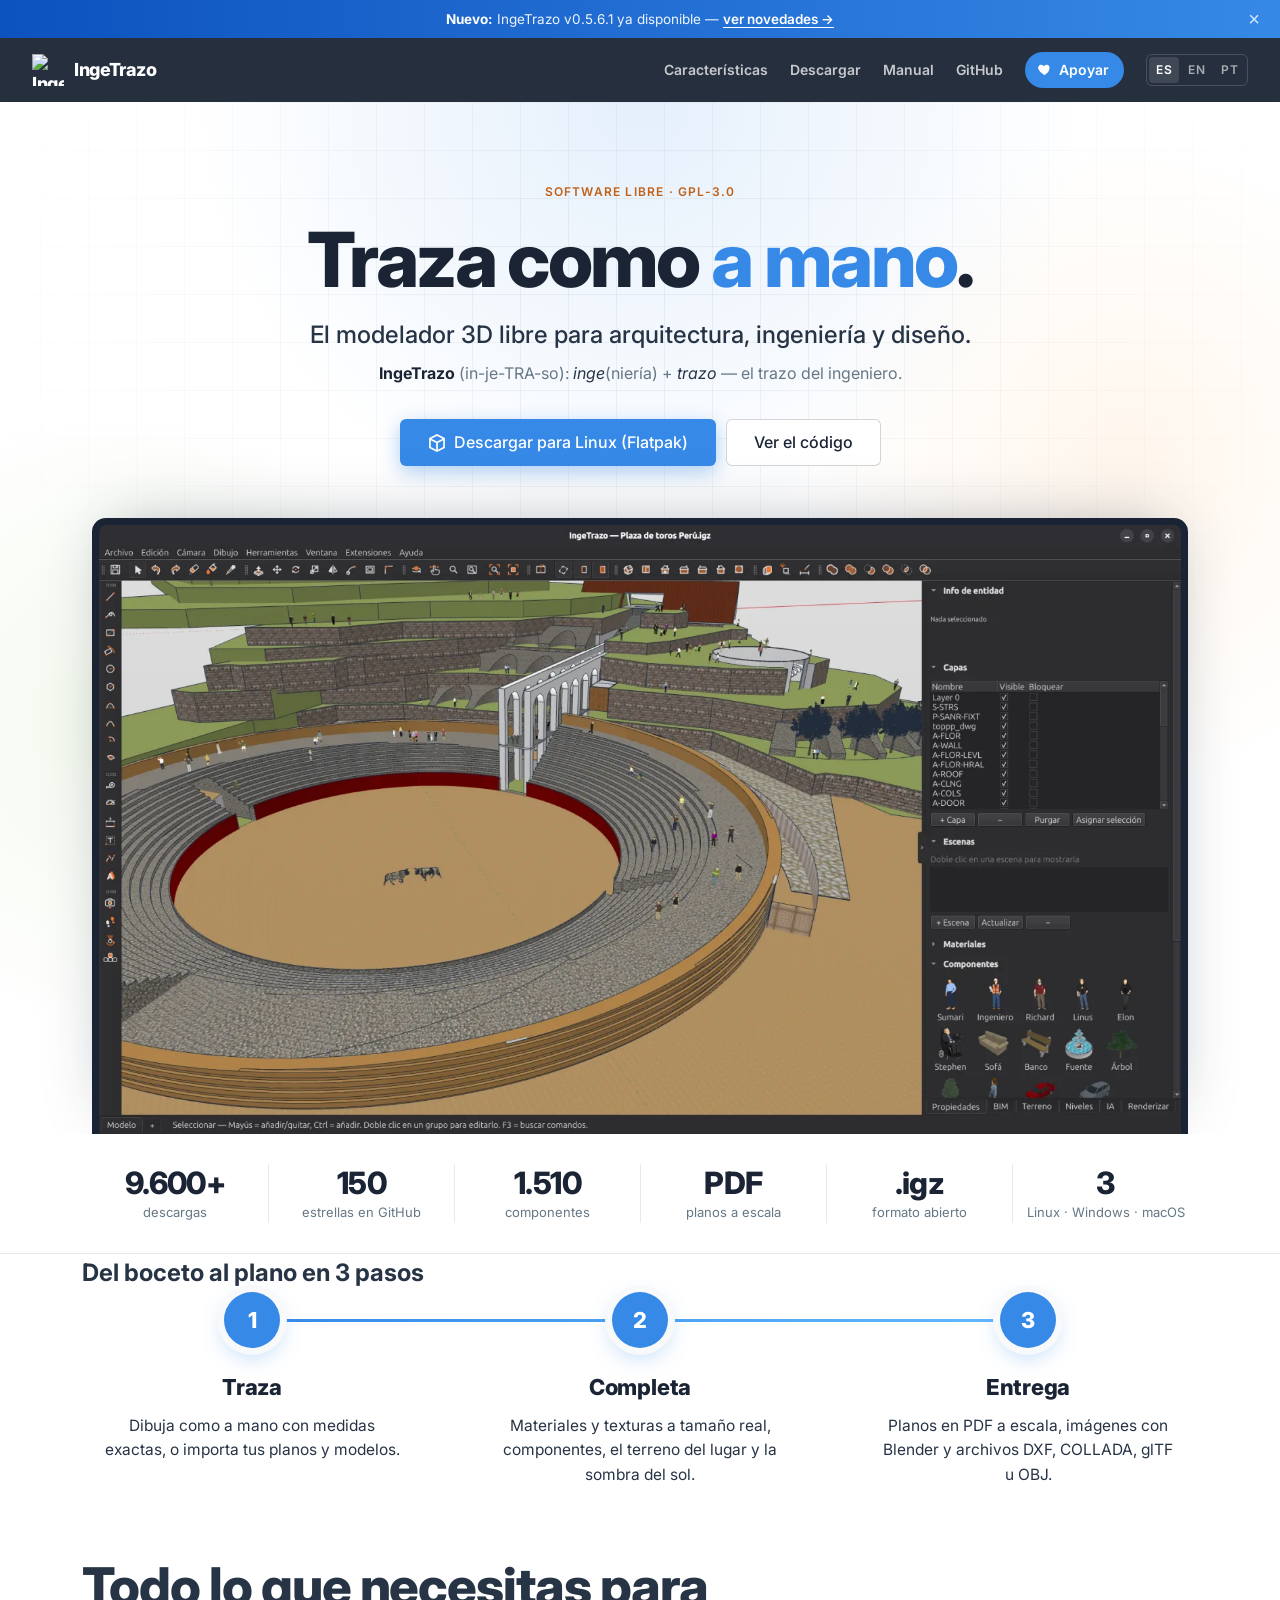
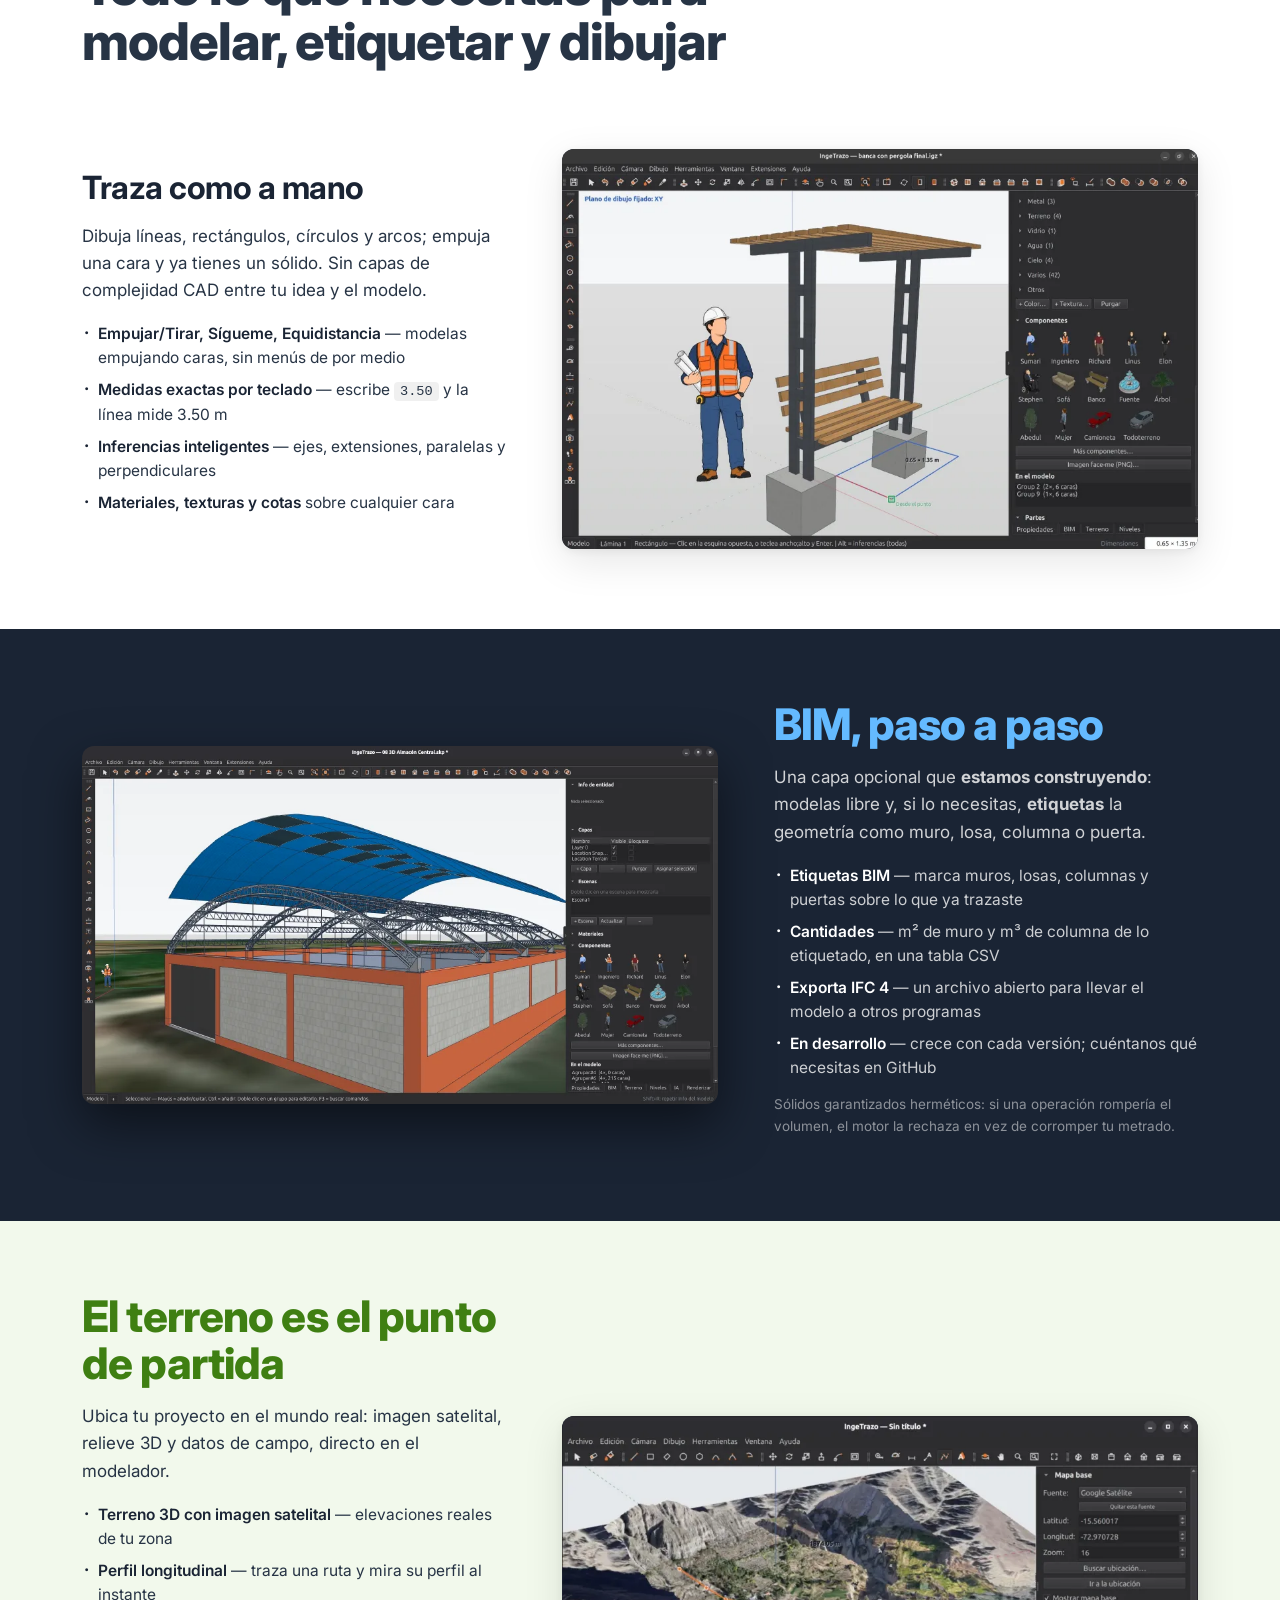
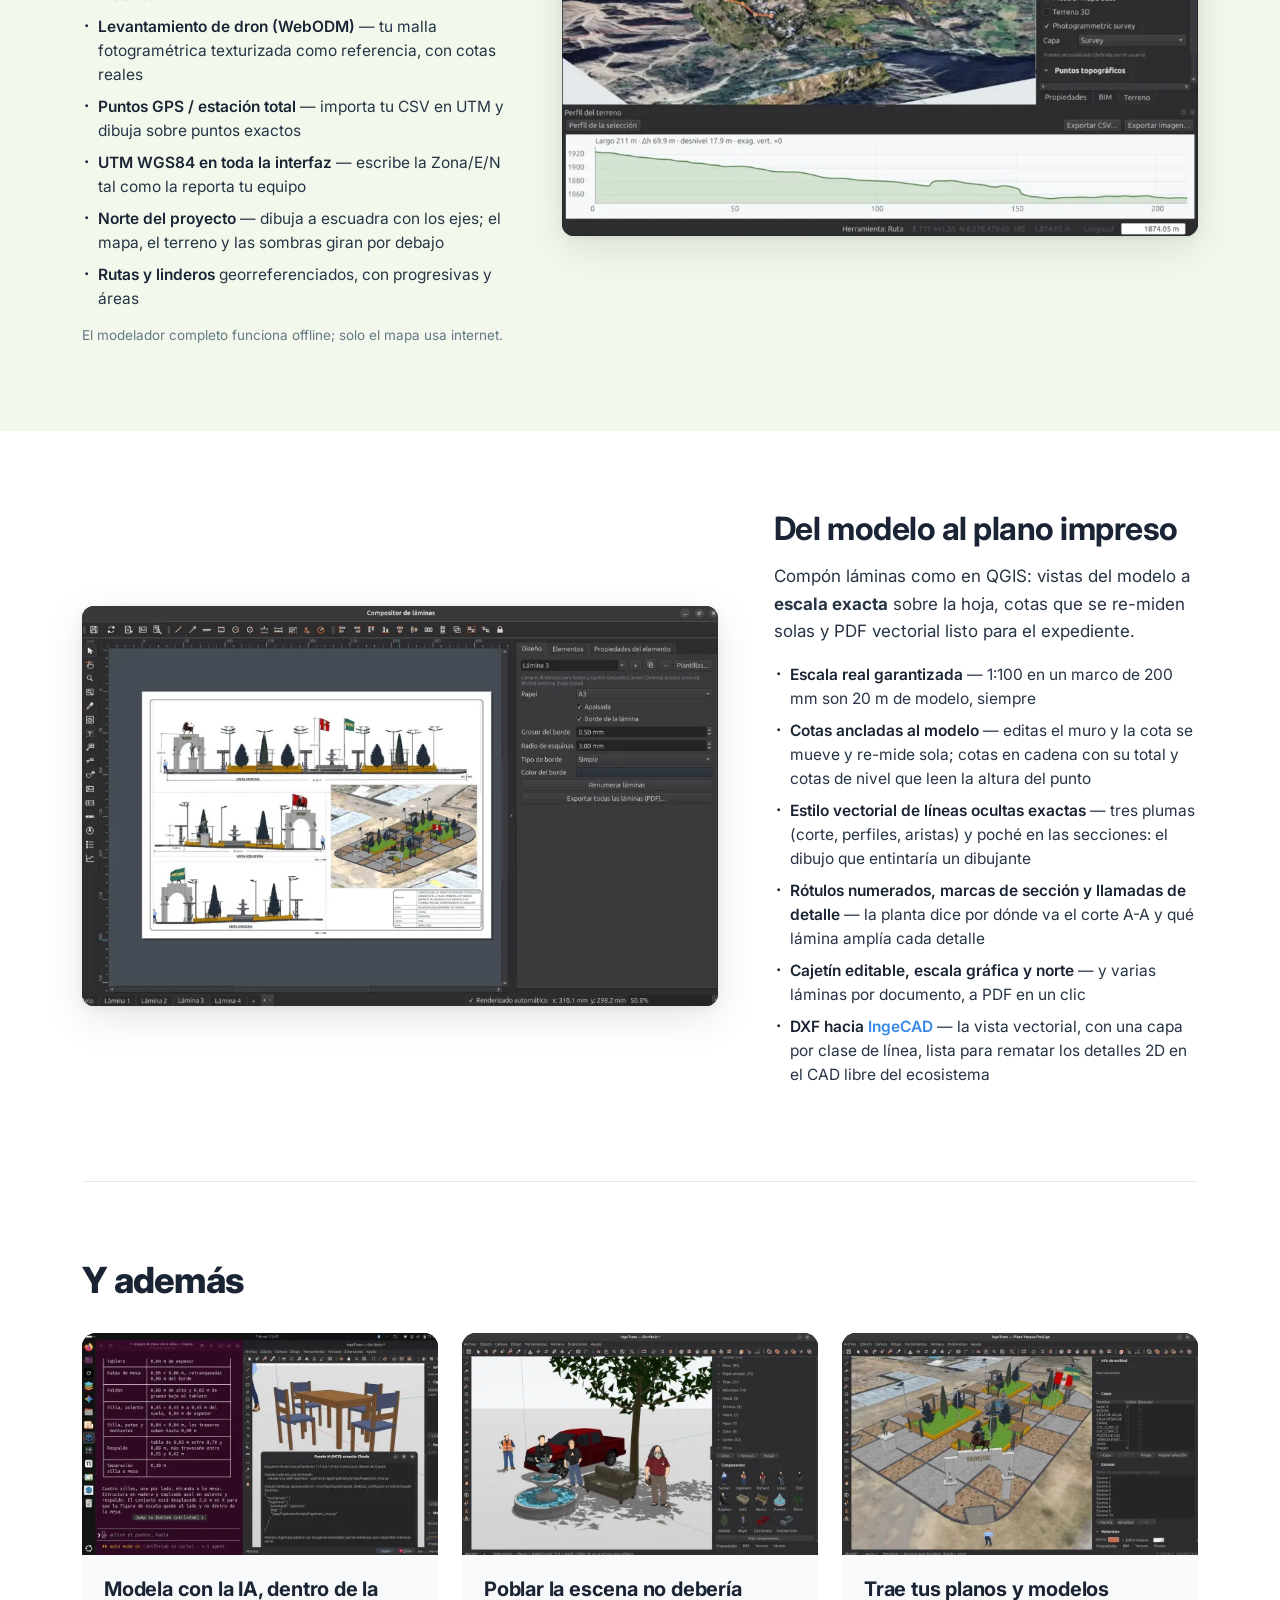
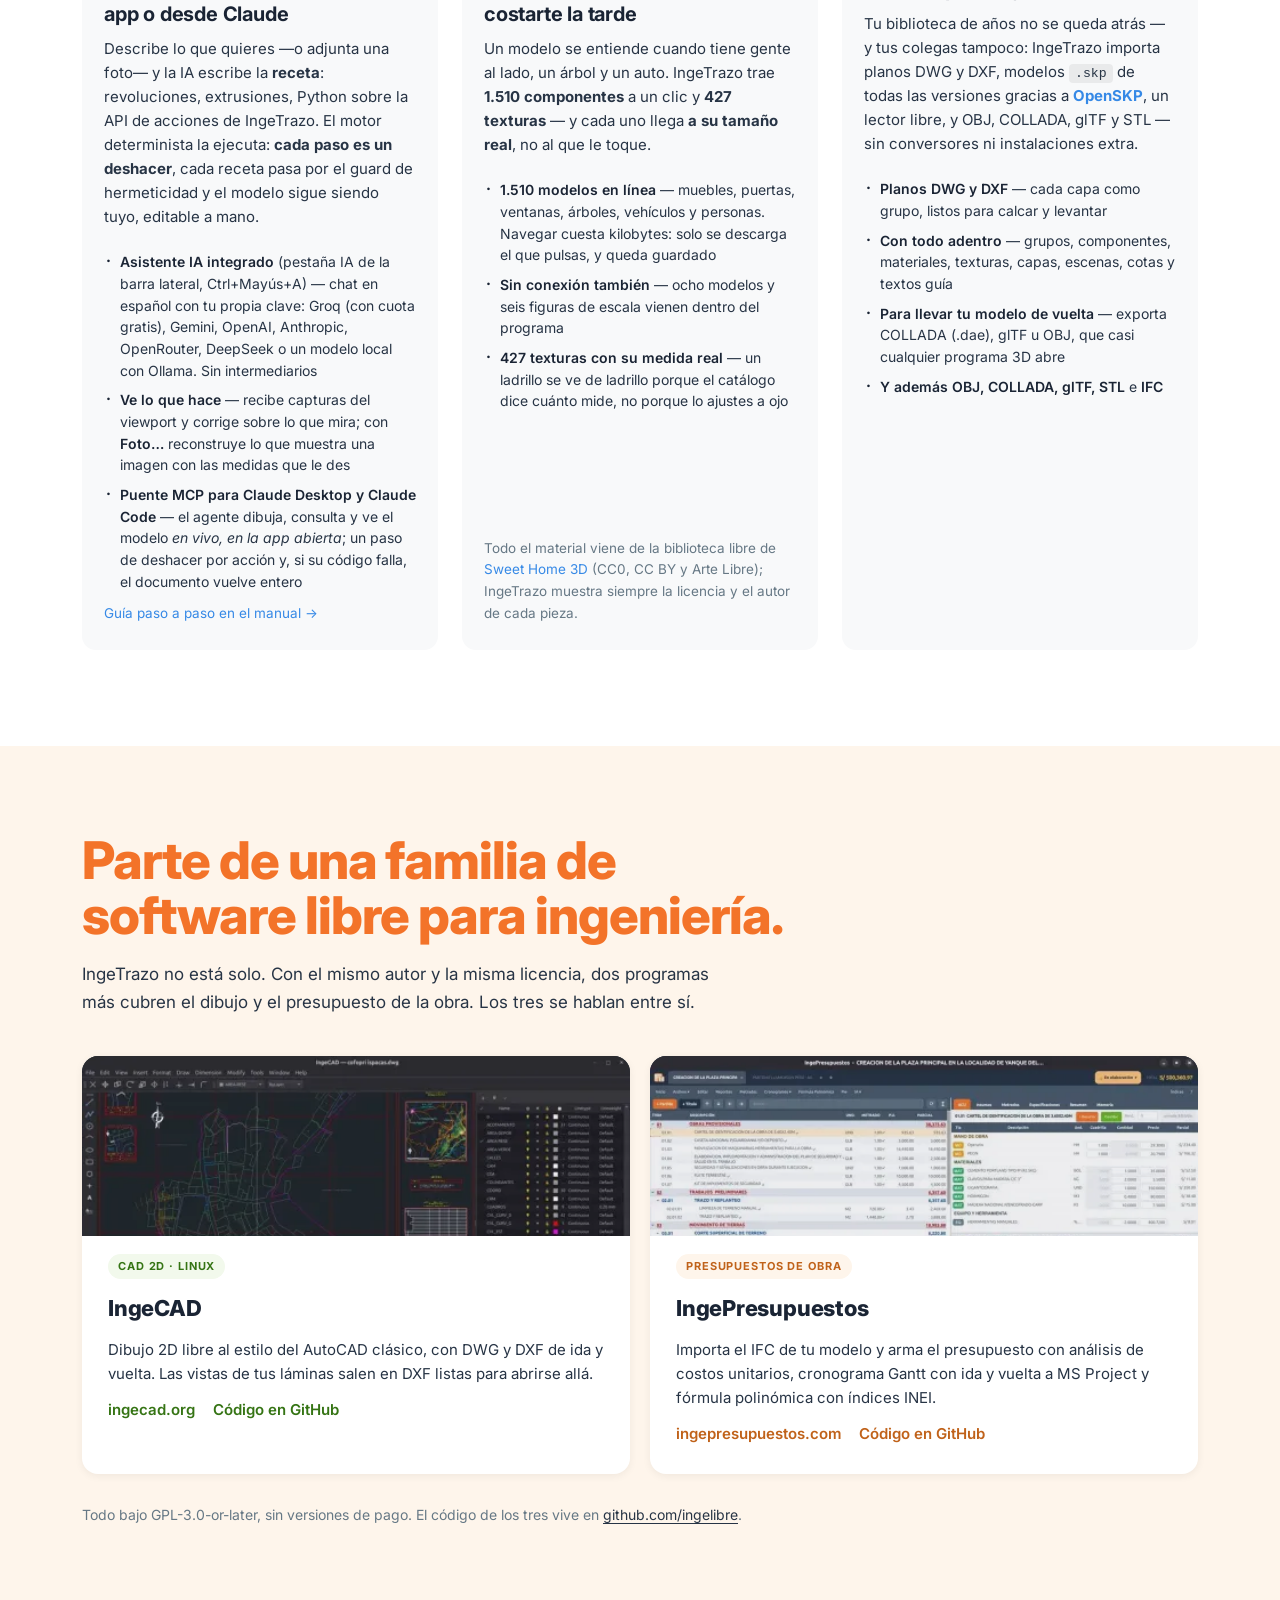
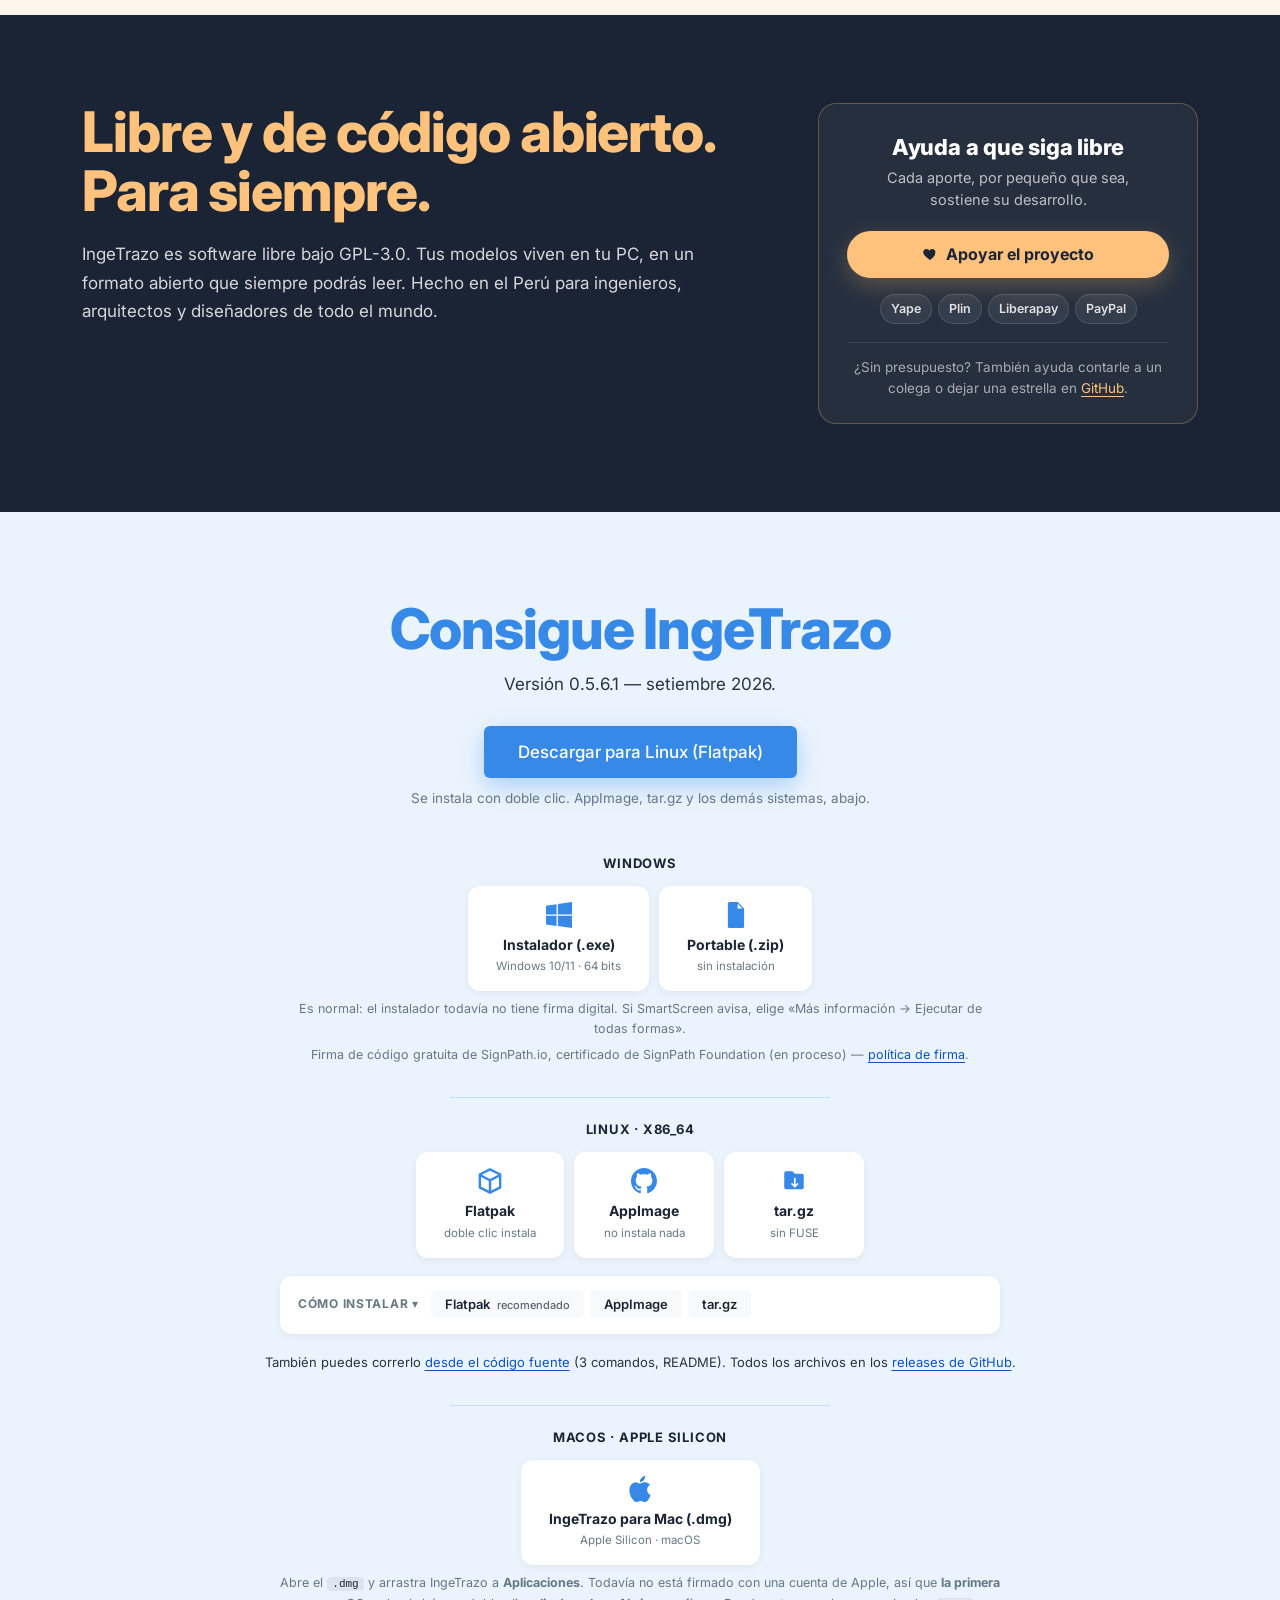
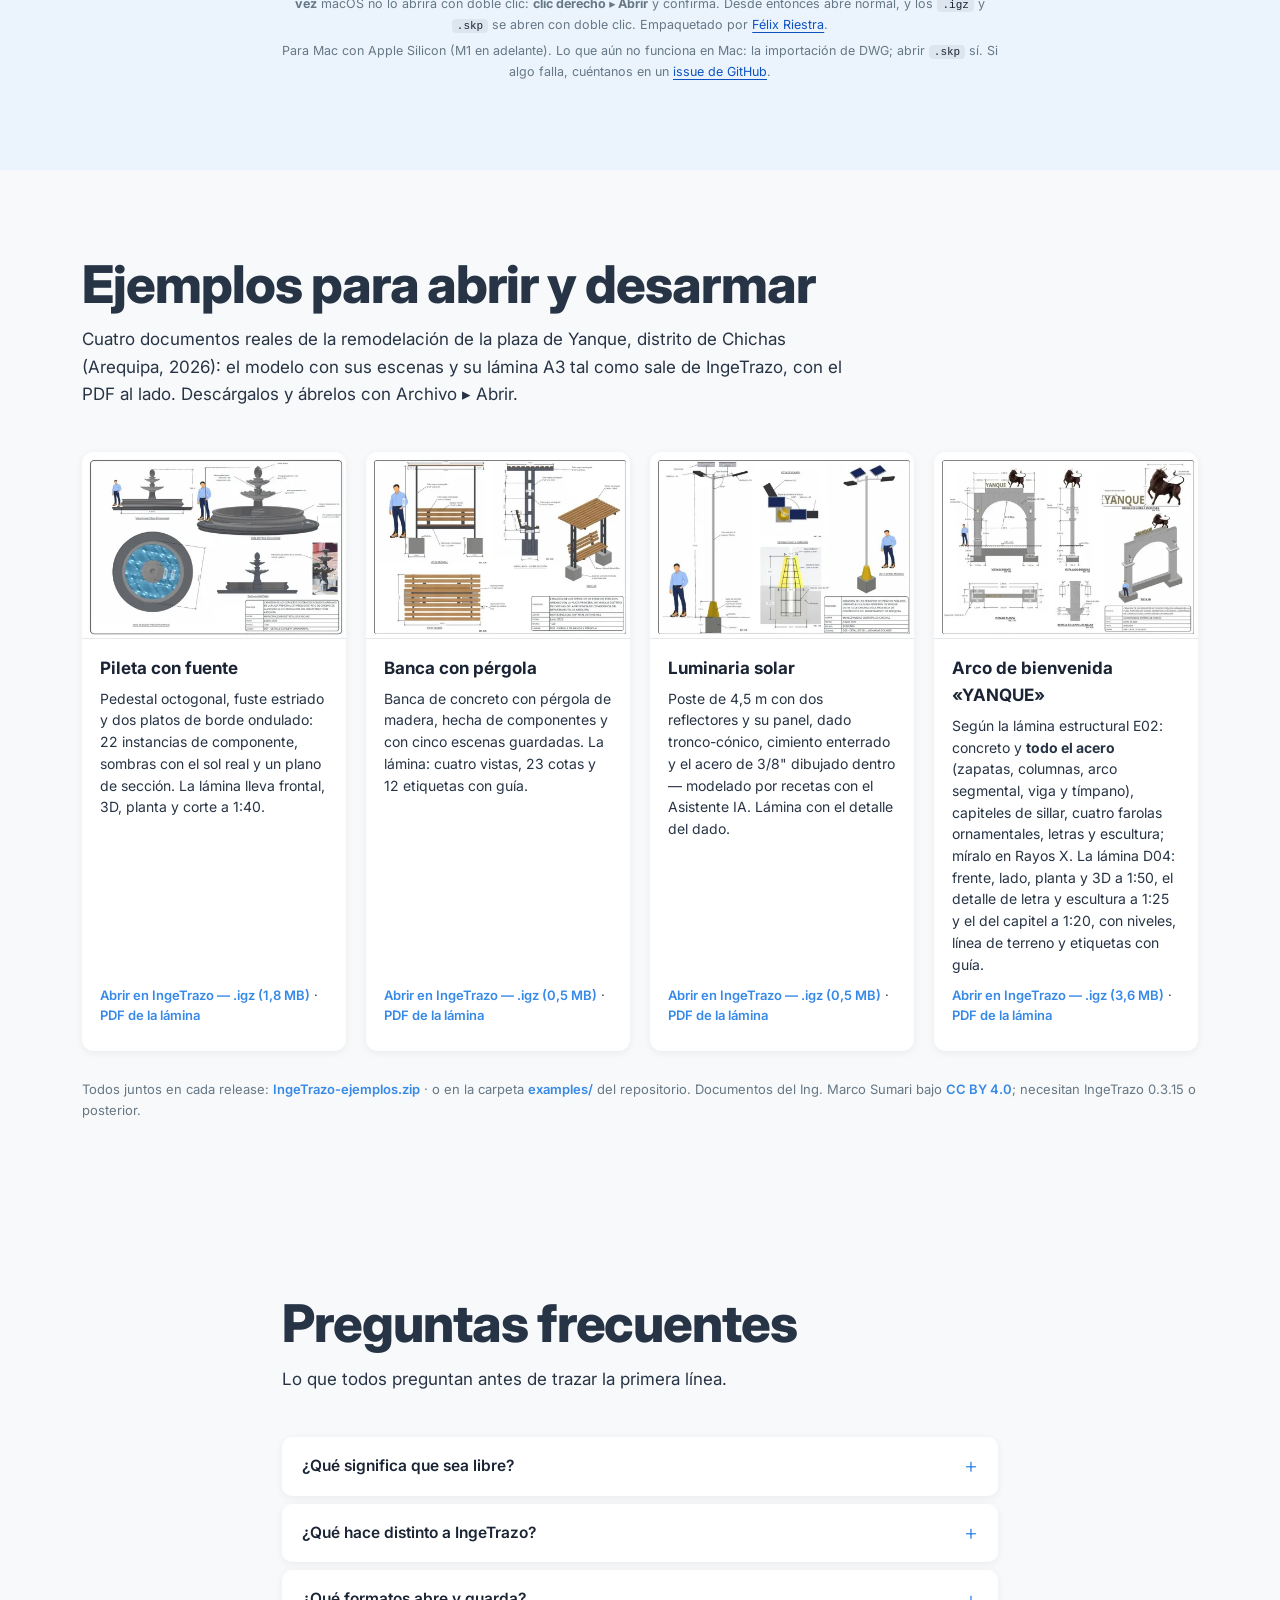
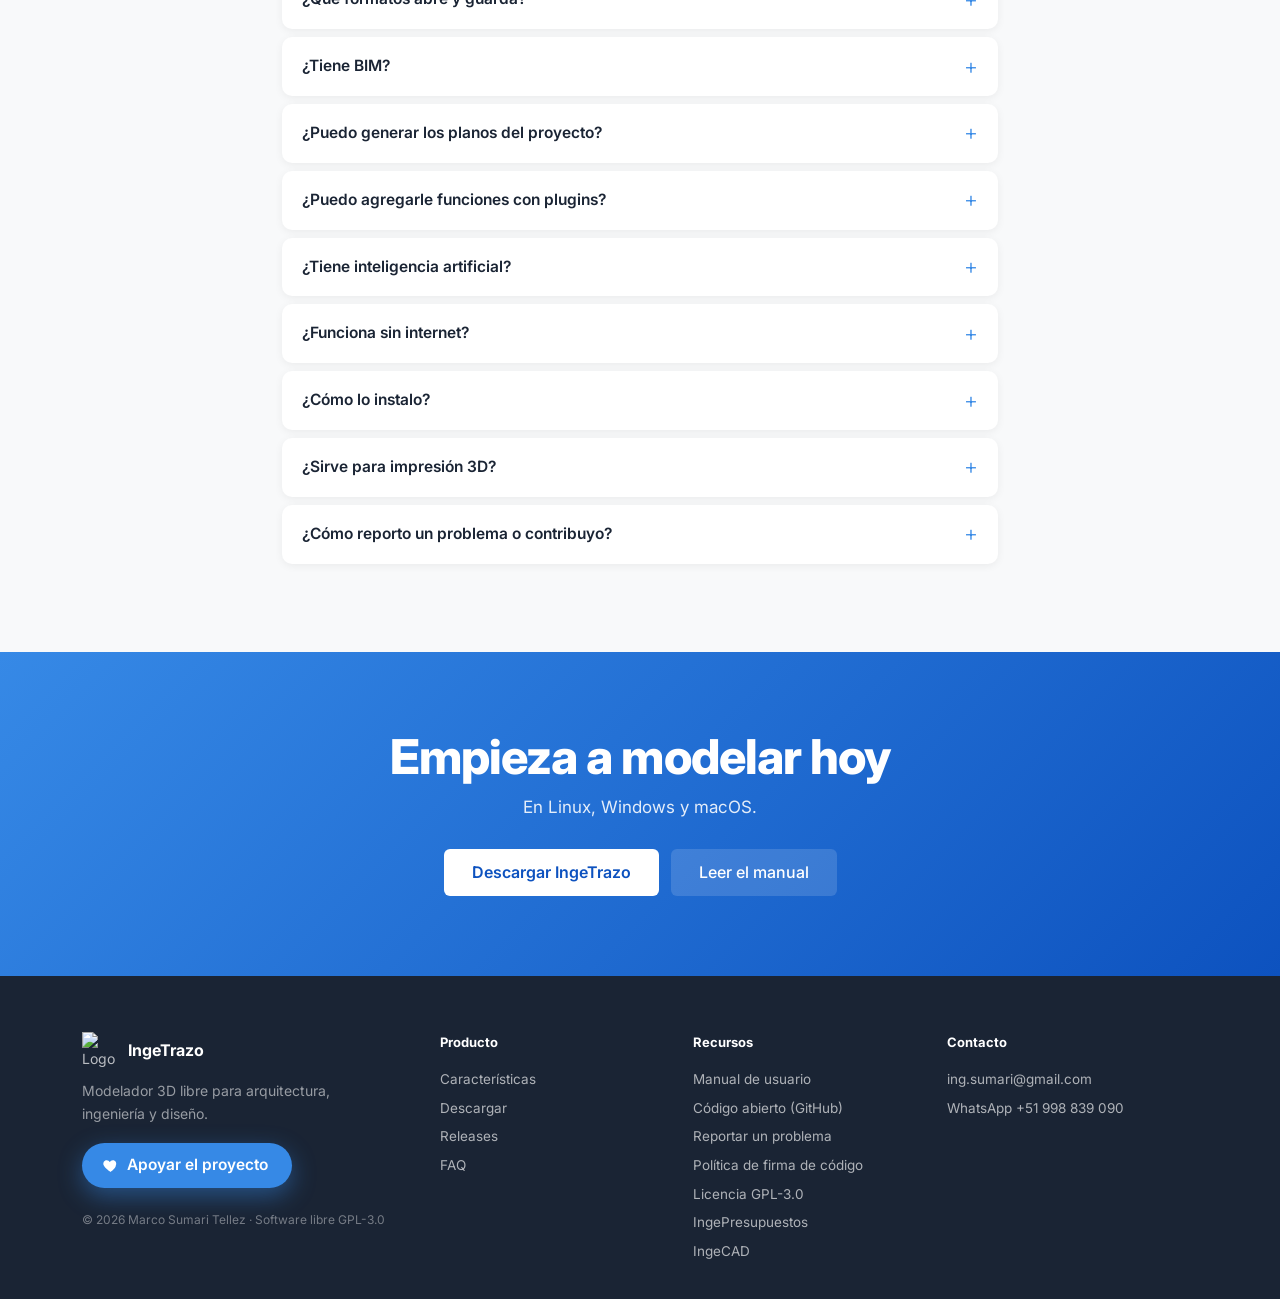
==== index.html @ fbbed51f "Portada clara y centrada: el lema, qué es, dos botones y la captura grande La portada vuelve al dise" ====
<!DOCTYPE html>
<html lang="es">
<head>
  <meta charset="UTF-8">
  <meta name="viewport" content="width=device-width, initial-scale=1.0">
  <meta name="theme-color" content="#1A2434">

  <title>IngeTrazo · Modelador 3D libre para arquitectura e ingeniería</title>

  <meta name="description" content="Modelador 3D libre para arquitectura, ingeniería y diseño: traza como a mano, compón planos en PDF a escala y renderiza con Blender. Terreno satelital 3D y perfiles. Linux, Windows y macOS. Código abierto GPL-3.0.">
  <meta name="keywords" content="modelador 3D libre, modelador 3D Linux, BIM libre, exportar IFC, metrados, software ingeniería civil, diseño 3D, modelado 3D, CAD Linux, terreno 3D, perfil longitudinal, código abierto, GPL">
  <meta name="author" content="Ing. Marco Sumari">

  <link rel="canonical" href="https://ingetrazo.com/">
  <link rel="alternate" hreflang="es" href="https://ingetrazo.com/">
  <link rel="alternate" hreflang="en" href="https://ingetrazo.com/en/">
  <link rel="alternate" hreflang="pt" href="https://ingetrazo.com/pt/">
  <link rel="alternate" hreflang="x-default" href="https://ingetrazo.com/">

  <meta property="og:site_name" content="IngeTrazo">
  <meta property="og:title" content="IngeTrazo · Modelador 3D libre para arquitectura e ingeniería">
  <meta property="og:description" content="Traza como a mano: modela empujando caras, compón planos en PDF a escala y renderiza con Blender. Terreno satelital 3D. Libre y de código abierto (GPL-3.0). Linux, Windows y macOS.">
  <meta property="og:image" content="https://ingetrazo.com/images/og-banner.jpg">
  <meta property="og:image:width" content="1200">
  <meta property="og:image:height" content="630">
  <meta property="og:url" content="https://ingetrazo.com/">
  <meta property="og:type" content="website">
  <meta property="og:locale" content="es_PE">

  <meta name="twitter:card" content="summary_large_image">
  <meta name="twitter:title" content="IngeTrazo · Modelador 3D libre para arquitectura e ingeniería">
  <meta name="twitter:description" content="Traza como a mano: planos en PDF a escala, renders con Blender y terreno satelital 3D. Libre y de código abierto. Linux, Windows y macOS.">
  <meta name="twitter:image" content="https://ingetrazo.com/images/og-banner.jpg">

  <link rel="icon" href="/images/favicon-32.png" type="image/png" sizes="32x32">
  <link rel="icon" href="/images/favicon-16.png" type="image/png" sizes="16x16">
  <link rel="apple-touch-icon" href="/images/logo.png" sizes="180x180">

  <link rel="preconnect" href="https://fonts.googleapis.com">
  <link rel="preconnect" href="https://fonts.gstatic.com" crossorigin>
  <link href="https://fonts.googleapis.com/css2?family=Inter:wght@400;500;600;700;800&display=swap" rel="stylesheet">

  <link rel="stylesheet" href="/style.css">

  <script type="application/ld+json">
  {
    "@context": "https://schema.org",
    "@type": "SoftwareApplication",
    "name": "IngeTrazo",
    "operatingSystem": "Linux, Windows, macOS",
    "applicationCategory": "DesignApplication",
    "description": "Modelador 3D libre para arquitectura, ingeniería civil y diseño 3D, con modelado por empujar/tirar que se siente como trazar a mano y una capa BIM opcional en desarrollo (etiquetas y exportación IFC). Incluye biblioteca de 1510 componentes y 427 texturas a tamaño real con los 213 colores RAL Classic, composición de láminas con planos a escala exacta y export a PDF, terreno satelital 3D, levantamientos fotogramétricos de dron, perfiles longitudinales; abre archivos .skp de todas las versiones, e importa y exporta .dae, .obj, glTF y STL. Código abierto bajo GPL-3.0.",
    "url": "https://ingetrazo.com/",
    "softwareVersion": "0.5.6.1",
    "downloadUrl": "https://github.com/ingelibre/ingetrazo/releases/latest",
    "screenshot": "https://ingetrazo.com/images/screenshots/principal.jpeg",
    "image": "https://ingetrazo.com/images/logo.png",
    "author": {
      "@type": "Person",
      "name": "Ing. Marco Sumari",
      "email": "ing.sumari@gmail.com"
    },
    "inLanguage": "es",
    "license": "https://www.gnu.org/licenses/gpl-3.0.html",
    "offers": {
      "@type": "Offer",
      "price": "0",
      "priceCurrency": "USD",
      "description": "Software libre bajo licencia GPL-3.0."
    }
  }
  </script>

  <script type="application/ld+json">
  {
    "@context": "https://schema.org",
    "@type": "FAQPage",
    "mainEntity": [
      {
        "@type": "Question",
        "name": "¿Qué significa que sea libre?",
        "acceptedAnswer": {
          "@type": "Answer",
          "text": "IngeTrazo es software libre bajo licencia GPL-3.0: puedes usarlo para cualquier proyecto, estudiar cómo funciona, mejorarlo y compartirlo, con el código fuente publicado en GitHub. Tus modelos son tuyos."
        }
      },
      {
        "@type": "Question",
        "name": "¿Qué hace distinto a IngeTrazo?",
        "acceptedAnswer": {
          "@type": "Answer",
          "text": "Es libre (GPL-3.0) y corre nativo en Linux, además de Windows y macOS. Garantiza sólidos herméticos y trae una capa BIM opcional, en desarrollo. Compone láminas a escala en PDF, trae el terreno real (satélite, elevación, dron, puntos GPS) y se conecta a asistentes de IA que dibujan con el mismo motor, con cada paso deshacible."
        }
      },
      {
        "@type": "Question",
        "name": "¿Qué formatos abre y guarda?",
        "acceptedAnswer": {
          "@type": "Answer",
          "text": "Abre sus documentos .igz, planos DWG y DXF, modelos .skp de todas las versiones (con OpenSKP, un lector libre al que IngeTrazo contribuye), COLLADA (.dae), OBJ, glTF y STL. Guarda en .igz, un formato abierto, y exporta COLLADA, OBJ, glTF, STL, IFC, DXF y planos en PDF."
        }
      },
      {
        "@type": "Question",
        "name": "¿Tiene BIM?",
        "acceptedAnswer": {
          "@type": "Answer",
          "text": "Una capa opcional, en desarrollo: puedes etiquetar la geometría como muro, losa, columna o puerta, obtener sus cantidades (m², m³, unidades) y exportarla en IFC, el formato estándar que leen otros programas — incluido IngePresupuestos. La vamos ampliando con cada versión."
        }
      },
      {
        "@type": "Question",
        "name": "¿Puedo generar los planos del proyecto?",
        "acceptedAnswer": {
          "@type": "Answer",
          "text": "Sí. El compositor de láminas coloca vistas del modelo a escala exacta (1:50, 1:100…) sobre hojas A4–A0, con cotas ancladas al modelo que se actualizan si el modelo cambia, cajetín editable, escala gráfica, rótulos de vista numerados, marcas de sección, cotas de nivel y en cadena, llamadas de detalle y estilo vectorial de líneas ocultas con plumas y poché. Exporta cada lámina — o el juego completo — a PDF vectorial, y la vista a DXF."
        }
      },
      {
        "@type": "Question",
        "name": "¿Puedo agregarle funciones con plugins?",
        "acceptedAnswer": {
          "@type": "Answer",
          "text": "Sí, desde la versión 0.3.2 IngeTrazo tiene un menú Extensiones: copias un plugin (un archivo Python) a tu carpeta personal y sus herramientas aparecen en el menú. Vienen dos incluidas: Info del modelo (estadísticas, materiales y objetos BIM) y una Consola Python para inspeccionar y automatizar el modelo por código, con todo integrado al deshacer."
        }
      },
      {
        "@type": "Question",
        "name": "¿Tiene inteligencia artificial?",
        "acceptedAnswer": {
          "@type": "Answer",
          "text": "Sí, de dos formas. El Asistente IA integrado es un chat en español: pegas la clave del proveedor que prefieras (Groq tiene cuota gratis; también Gemini, OpenAI, Anthropic, OpenRouter, DeepSeek u Ollama en tu propia máquina) y le pides el modelo con palabras o con una foto. Y el puente MCP deja que Claude Desktop o Claude Code dibujen directamente en la app abierta. En los dos casos la IA genera recetas que el motor ejecuta, cada paso se puede deshacer y el modelo queda editable a mano. Sin IA, IngeTrazo funciona igual y sin internet."
        }
      },
      {
        "@type": "Question",
        "name": "¿Funciona sin internet?",
        "acceptedAnswer": {
          "@type": "Answer",
          "text": "Sí, todo el modelador funciona offline y tus archivos viven en tu PC. Solo el mapa satelital y el terreno 3D descargan imágenes de internet mientras los usas."
        }
      },
      {
        "@type": "Question",
        "name": "¿Cómo lo instalo?",
        "acceptedAnswer": {
          "@type": "Answer",
          "text": "En Windows: descarga el instalador de ingetrazo.com o de los releases de GitHub, doble clic y listo. En Linux: descarga el Flatpak (doble clic y tu tienda de aplicaciones lo instala, con los .igz y .skp asociados), el AppImage (permiso de ejecución y abrir) o, si tu distro no trae FUSE, el tar.gz — lo descomprimes donde quieras y ejecutas ingetrazo. En macOS (Apple Silicon): descarga el .dmg, arrastra IngeTrazo a Aplicaciones y la primera vez ábrelo con clic derecho ▸ Abrir (aún no está firmado con una cuenta de Apple). También puedes correrlo desde el código fuente con 3 comandos."
        }
      },
      {
        "@type": "Question",
        "name": "¿Sirve para impresión 3D?",
        "acceptedAnswer": {
          "@type": "Answer",
          "text": "Todavía no es su fuerte, pero está en el horizonte. Hoy puedes exportar a STL binario y llevarlo al slicer, y los sólidos que hace el motor son cerrados; lo que aún no trae son las herramientas propias de impresión 3D (revisar espesores de pared, voladizos, reparar mallas, 3MF). Están planeadas a futuro."
        }
      },
      {
        "@type": "Question",
        "name": "¿Cómo reporto un problema o contribuyo?",
        "acceptedAnswer": {
          "@type": "Answer",
          "text": "El proyecto vive en GitHub (github.com/ingelibre/ingetrazo): abre un issue con tu archivo de ejemplo, propón mejoras o envía código. También puedes escribir por correo."
        }
      }
    ]
  }
  </script>
</head>
<body>

  <!-- ============ AVISO DE NUEVA VERSIÓN ============ -->
  <div class="announce" id="announce">
    <p><strong>Nuevo:</strong> IngeTrazo <span id="announce-version">v0.5.6.1</span> ya disponible — <a href="https://github.com/ingelibre/ingetrazo/releases/latest" target="_blank" rel="noopener">ver novedades →</a></p>
    <button type="button" class="announce-close" aria-label="Cerrar aviso">×</button>
  </div>

  <!-- ============ HEADER ============ -->
  <header class="nav">
    <div class="container nav-inner">
      <a href="#" class="nav-brand">
        <img src="/images/logo.png" alt="IngeTrazo" width="32" height="32">
        <span>IngeTrazo</span>
      </a>
      <nav class="nav-links">
        <a href="#features">Características</a>
        <a href="#descargar">Descargar</a>
        <a href="https://ingetrazo-docs.pages.dev" target="_blank" rel="noopener">Manual</a>
        <a href="https://github.com/ingelibre/ingetrazo" target="_blank" rel="noopener">GitHub</a>
        <a href="/apoyar">Apoyar</a>
        <span class="lang-switch" aria-label="Idioma"><a href="/" hreflang="es" data-lang="es" aria-current="true">ES</a><a href="/en/" hreflang="en" data-lang="en">EN</a><a href="/pt/" hreflang="pt" data-lang="pt">PT</a></span>
      </nav>
      <button class="nav-toggle" aria-label="Abrir menú" type="button">
        <span></span><span></span><span></span>
      </button>
    </div>
  </header>

  <!-- ============ HERO ============ -->
  <section class="hero">
    <div class="container hero-center">
      <span class="hero-badge">Software libre · GPL-3.0</span>
      <h1>Traza como <span class="grad-text">a mano</span>.</h1>
      <p class="hero-lead">El modelador 3D libre para arquitectura, ingeniería y diseño.</p>
      <p class="hero-name"><strong>IngeTrazo</strong> (in-je-TRA-so): <em>inge</em>(niería) + <em>trazo</em> — el trazo del ingeniero.</p>
      <div class="hero-ctas">
        <a href="#descargar" class="btn btn-primary btn-lg" id="hero-dl">Descargar IngeTrazo</a>
        <a href="https://github.com/ingelibre/ingetrazo" class="btn btn-ghost btn-lg" target="_blank" rel="noopener">Ver el código</a>
      </div>
    </div>
    <div class="hero-screenshot-wrap">
      <img class="hero-img zoomable" src="/images/screenshots/principal.webp"
               srcset="/images/screenshots/principal-480.webp 480w, /images/screenshots/principal-960.webp 960w, /images/screenshots/principal.webp 1600w"
               sizes="(max-width: 900px) calc(100vw - 32px), 1120px"
           alt="IngeTrazo con la plaza de toros: andenería, graderías, arcos y público, con los paneles de capas, escenas y componentes y las pestañas Terreno, Niveles, IA y Renderizar"
           width="1600" height="900" loading="eager" fetchpriority="high">
    </div>
  </section>

  <!-- ============ CIFRAS ============ -->
  <section class="stats" aria-label="IngeTrazo en cifras">
    <div class="container stats-row">
        <div class="stat"><strong data-stat="downloads">9.600+</strong><span>descargas</span></div>
        <div class="stat"><strong data-stat="stars">150</strong><span>estrellas en GitHub</span></div>
        <div class="stat"><strong>1.510</strong><span>componentes</span></div>
        <div class="stat"><strong>PDF</strong><span>planos a escala</span></div>
        <div class="stat"><strong>.igz</strong><span>formato abierto</span></div>
        <div class="stat"><strong>3</strong><span>Linux · Windows · macOS</span></div>
    </div>
  </section>

  <!-- ============ 3 PASOS ============ -->
  <section class="steps" aria-label="Cómo funciona">
    <div class="container">
      <h2>Del boceto al plano en 3 pasos</h2>
      <ol class="steps-row">
        <li class="step"><span class="step-n">1</span><h3>Traza</h3><p>Dibuja como a mano con medidas exactas, o importa tus planos y modelos.</p></li>
        <li class="step"><span class="step-n">2</span><h3>Completa</h3><p>Materiales y texturas a tamaño real, componentes, el terreno del lugar y la sombra del sol.</p></li>
        <li class="step"><span class="step-n">3</span><h3>Entrega</h3><p>Planos en PDF a escala, imágenes con Blender y archivos DXF, COLLADA, glTF u OBJ.</p></li>
      </ol>
    </div>
  </section>

  <!-- ============ FEATURES ============ -->
  <div id="features">
    <div class="container features-head"><h2>Todo lo que necesitas para modelar, etiquetar y dibujar</h2></div>

    <!-- ── 1. Modelado freeform ── -->
    <section class="feat reveal">
      <div class="container feat-row">
        <div class="feat-text">
          <h2>Traza como a mano</h2>
          <p>Dibuja líneas, rectángulos, círculos y arcos; empuja una cara y ya tienes un sólido. Sin capas de complejidad CAD entre tu idea y el modelo.</p>
          <ul class="feat-list">
            <li><strong>Empujar/Tirar, Sígueme, Equidistancia</strong> — modelas empujando caras, sin menús de por medio</li>
            <li><strong>Medidas exactas por teclado</strong> — escribe <code>3.50</code> y la línea mide 3.50 m</li>
            <li><strong>Inferencias inteligentes</strong> — ejes, extensiones, paralelas y perpendiculares</li>
            <li><strong>Materiales, texturas y cotas</strong> sobre cualquier cara</li>
          </ul>
        </div>
        <figure class="feat-img">
          <img class="zoomable" src="/images/screenshots/modelado.webp"
               srcset="/images/screenshots/modelado-480.webp 480w, /images/screenshots/modelado-960.webp 960w, /images/screenshots/modelado.webp 1600w"
               sizes="(max-width: 860px) calc(100vw - 64px), 640px"
               alt="Dibujando en IngeTrazo la banca con pérgola de Yanque: un rectángulo a medio trazar sobre el dado de concreto con su medida 0,65 × 1,35 m en el cuadro de valores, junto a la figura del ingeniero con casco" width="1600" height="1007" loading="lazy">
        </figure>
      </div>
    </section>

    <!-- ── 2. BIM (en desarrollo) ── -->
    <section class="feat feat-bim reveal">
      <div class="container feat-row feat-reverse">
        <div class="feat-text">
          <h2>BIM, paso a paso</h2>
          <p>Una capa opcional que <strong>estamos construyendo</strong>: modelas libre y, si lo necesitas, <strong>etiquetas</strong> la geometría como muro, losa, columna o puerta.</p>
          <ul class="feat-list">
            <li><strong>Etiquetas BIM</strong> — marca muros, losas, columnas y puertas sobre lo que ya trazaste</li>
            <li><strong>Cantidades</strong> — m² de muro y m³ de columna de lo etiquetado, en una tabla CSV</li>
            <li><strong>Exporta IFC 4</strong> — un archivo abierto para llevar el modelo a otros programas</li>
            <li><strong>En desarrollo</strong> — crece con cada versión; cuéntanos qué necesitas en GitHub</li>
          </ul>
          <p class="feat-muted-light">Sólidos garantizados herméticos: si una operación rompería el volumen, el motor la rechaza en vez de corromper tu metrado.</p>
        </div>
        <figure class="feat-img">
          <img class="zoomable" src="/images/screenshots/bim.webp"
               srcset="/images/screenshots/bim-480.webp 480w, /images/screenshots/bim-960.webp 960w, /images/screenshots/bim.webp 1600w"
               sizes="(max-width: 860px) calc(100vw - 64px), 640px"
               alt="Almacén con arcos de tijerales metálicos, cobertura curva y muros de bloque sobre el terreno, con los paneles de capas, escenas y componentes" width="1600" height="900" loading="lazy">
        </figure>
      </div>
    </section>

    <!-- ── 3. Terreno — verde ── -->
    <section class="feat feat-terra reveal">
      <div class="container feat-row">
        <div class="feat-text">
          <h2>El terreno es el punto de partida</h2>
          <p>Ubica tu proyecto en el mundo real: imagen satelital, relieve 3D y datos de campo, directo en el modelador.</p>
          <ul class="feat-list">
            <li><strong>Terreno 3D con imagen satelital</strong> — elevaciones reales de tu zona</li>
            <li><strong>Perfil longitudinal</strong> — traza una ruta y mira su perfil al instante</li>
            <li><strong>Levantamiento de dron (WebODM)</strong> — tu malla fotogramétrica texturizada como referencia, con cotas reales</li>
            <li><strong>Puntos GPS / estación total</strong> — importa tu CSV en UTM y dibuja sobre puntos exactos</li>
            <li><strong>UTM WGS84 en toda la interfaz</strong> — escribe la Zona/E/N tal como la reporta tu equipo</li>
            <li><strong>Norte del proyecto</strong> — dibuja a escuadra con los ejes; el mapa, el terreno y las sombras giran por debajo</li>
            <li><strong>Rutas y linderos</strong> georreferenciados, con progresivas y áreas</li>
          </ul>
          <p class="feat-muted">El modelador completo funciona offline; solo el mapa usa internet.</p>
        </div>
        <figure class="feat-img">
          <img class="zoomable" src="/images/screenshots/terreno.webp"
               srcset="/images/screenshots/terreno-480.webp 480w, /images/screenshots/terreno-960.webp 960w, /images/screenshots/terreno.webp 1600w"
               sizes="(max-width: 860px) calc(100vw - 64px), 640px"
               alt="Levantamiento fotogramétrico de dron de un valle con ruta trazada, perfil longitudinal y lectura UTM en vivo" width="1600" height="1057" loading="lazy">
        </figure>
      </div>
    </section>

    <!-- ── 4. Láminas / planos ── -->
    <section class="feat reveal">
      <div class="container feat-row feat-reverse">
        <div class="feat-text">
          <h2>Del modelo al plano impreso</h2>
          <p>Compón láminas como en QGIS: vistas del modelo a <strong>escala exacta</strong> sobre la hoja, cotas que se re-miden solas y PDF vectorial listo para el expediente.</p>
          <ul class="feat-list">
            <li><strong>Escala real garantizada</strong> — 1:100 en un marco de 200 mm son 20 m de modelo, siempre</li>
            <li><strong>Cotas ancladas al modelo</strong> — editas el muro y la cota se mueve y re-mide sola; cotas en cadena con su total y cotas de nivel que leen la altura del punto</li>
            <li><strong>Estilo vectorial de líneas ocultas exactas</strong> — tres plumas (corte, perfiles, aristas) y poché en las secciones: el dibujo que entintaría un dibujante</li>
            <li><strong>Rótulos numerados, marcas de sección y llamadas de detalle</strong> — la planta dice por dónde va el corte A-A y qué lámina amplía cada detalle</li>
            <li><strong>Cajetín editable, escala gráfica y norte</strong> — y varias láminas por documento, a PDF en un clic</li>
            <li><strong>DXF hacia <a href="https://ingecad.org" target="_blank" rel="noopener">IngeCAD</a></strong> — la vista vectorial, con una capa por clase de línea, lista para rematar los detalles 2D en el CAD libre del ecosistema</li>
          </ul>
        </div>
        <figure class="feat-img">
          <img class="zoomable" src="/images/screenshots/laminas.webp"
               srcset="/images/screenshots/laminas-480.webp 480w, /images/screenshots/laminas-960.webp 960w, /images/screenshots/laminas.webp 1600w"
               sizes="(max-width: 860px) calc(100vw - 64px), 640px"
               data-caption="Compositor de láminas de IngeTrazo con una lámina A3 de la plaza de Yanque: vistas frontal, izquierda y derecha a 1:100, una vista 3D sobre el terreno satelital y el cajetín"
               alt="Compositor de láminas de IngeTrazo con una lámina A3 de la plaza de Yanque: vistas frontal, izquierda y derecha a 1:100, una vista 3D sobre el terreno satelital y el cajetín" width="1600" height="1007" loading="lazy">
        </figure>
      </div>
    </section>

    <!-- ── Y además: IA, componentes e importar ── -->
    <section class="feat more reveal">
      <div class="container">
        <h2 class="more-title">Y además</h2>
        <div class="more-grid">
        <article class="more-card">
          <figure class="more-img">
            <img class="zoomable" src="/images/screenshots/mcp-claude.webp"
               srcset="/images/screenshots/mcp-claude-480.webp 480w, /images/screenshots/mcp-claude-960.webp 960w, /images/screenshots/mcp-claude.webp 1600w"
               sizes="(max-width: 960px) min(640px, calc(100vw - 40px)), 380px"
                 data-caption="El puente MCP en un escritorio Ubuntu, sin recortes: Claude Code en la terminal acaba de dibujar en la app abierta al lado una mesa de comedor de 1,40 × 0,80 × 0,75 m con cuatro sillas (asiento de 0,45 × 0,45 a 0,45 m, respaldo a 0,90 m) —«una mesa con 4 sillas, medidas estándar»— y responde con la tabla de dimensiones que usó; a la derecha, el diálogo del puente con la línea de conexión. Cómo se hace: Extensiones ▸ Puente IA (MCP), copiar la línea que te muestra, pegarla en la terminal (claude mcp add ingetrazo -- …) o en la configuración de Claude Desktop, y pedirle lo que quieras con IngeTrazo abierto."
                 alt="Escritorio Ubuntu completo: Claude Code en una terminal a la izquierda listando las medidas de la mesa con cuatro sillas que acaba de dibujar, e IngeTrazo a la derecha con el modelo y el diálogo del Puente IA (MCP) abierto" width="1600" height="1000" loading="lazy">
          </figure>
          <div class="more-body">
            <h3>Modela con la IA, dentro de la app o desde Claude</h3>
            <p>Describe lo que quieres —o adjunta una foto— y la IA escribe la <strong>receta</strong>: revoluciones, extrusiones, Python sobre la API de acciones de IngeTrazo. El motor determinista la ejecuta: <strong>cada paso es un deshacer</strong>, cada receta pasa por el guard de hermeticidad y el modelo sigue siendo tuyo, editable a mano.</p>
            <ul class="feat-list">
              <li><strong>Asistente IA integrado</strong> (pestaña IA de la barra lateral, Ctrl+Mayús+A) — chat en español con tu propia clave: Groq (con cuota gratis), Gemini, OpenAI, Anthropic, OpenRouter, DeepSeek o un modelo local con Ollama. Sin intermediarios</li>
              <li><strong>Ve lo que hace</strong> — recibe capturas del viewport y corrige sobre lo que mira; con <strong>Foto…</strong> reconstruye lo que muestra una imagen con las medidas que le des</li>
              <li><strong>Puente MCP para Claude Desktop y Claude Code</strong> — el agente dibuja, consulta y ve el modelo <em>en vivo, en la app abierta</em>; un paso de deshacer por acción y, si su código falla, el documento vuelve entero</li>
            </ul>
            <p class="feat-muted"><a href="https://ingetrazo-docs.pages.dev/ia/" target="_blank" rel="noopener">Guía paso a paso en el manual →</a></p>
          </div>
        </article>
        <article class="more-card">
          <figure class="more-img">
          <img class="zoomable" src="/images/screenshots/componentes.webp"
               srcset="/images/screenshots/componentes-480.webp 480w, /images/screenshots/componentes-960.webp 960w, /images/screenshots/componentes.webp 1600w"
               sizes="(max-width: 960px) min(640px, calc(100vw - 40px)), 380px"
               data-caption="Escena poblada con la bandeja de componentes de IngeTrazo: árbol con sombras, camioneta, sofá, pileta y figuras de escala, con la biblioteca de personas, muebles, árboles y vehículos a la derecha"
               alt="Escena poblada con la bandeja de componentes de IngeTrazo: árbol con sombras, camioneta, sofá, pileta y figuras de escala, con la biblioteca de personas, muebles, árboles y vehículos a la derecha" width="1600" height="1007" loading="lazy">
        </figure>
          <div class="more-body">
            <h3>Poblar la escena no debería costarte la tarde</h3>
            <p>Un modelo se entiende cuando tiene gente al lado, un árbol y un auto. IngeTrazo trae <strong>1.510 componentes</strong> a un clic y <strong>427 texturas</strong> — y cada uno llega <strong>a su tamaño real</strong>, no al que le toque.</p>
            <ul class="feat-list">
              <li><strong>1.510 modelos en línea</strong> — muebles, puertas, ventanas, árboles, vehículos y personas. Navegar cuesta kilobytes: solo se descarga el que pulsas, y queda guardado</li>
              <li><strong>Sin conexión también</strong> — ocho modelos y seis figuras de escala vienen dentro del programa</li>
              <li><strong>427 texturas con su medida real</strong> — un ladrillo se ve de ladrillo porque el catálogo dice cuánto mide, no porque lo ajustes a ojo</li>
            </ul>
            <p class="feat-muted">Todo el material viene de la biblioteca libre de <a href="https://www.sweethome3d.com" target="_blank" rel="noopener">Sweet Home 3D</a> (CC0, CC BY y Arte Libre); IngeTrazo muestra siempre la licencia y el autor de cada pieza.</p>
          </div>
        </article>
        <article class="more-card">
          <figure class="more-img">
          <img class="zoomable" src="/images/screenshots/importar.webp"
               srcset="/images/screenshots/importar-480.webp 480w, /images/screenshots/importar-960.webp 960w, /images/screenshots/importar.webp 1600w"
               sizes="(max-width: 960px) min(640px, calc(100vw - 40px)), 380px"
               data-caption="La plaza principal de Yanque modelada en IngeTrazo sobre su terreno satelital: arco de bienvenida, pérgolas, jardines, pileta, postes solares y banderas, con sus capas y escenas en el panel"
               alt="La plaza principal de Yanque modelada en IngeTrazo sobre su terreno satelital: arco de bienvenida, pérgolas, jardines, pileta, postes solares y banderas, con sus capas y escenas en el panel" width="1600" height="1007" loading="lazy">
        </figure>
          <div class="more-body">
            <h3>Trae tus planos y modelos</h3>
          <p>Tu biblioteca de años no se queda atrás — y tus colegas tampoco: IngeTrazo importa planos DWG y DXF, modelos <code>.skp</code> de todas las versiones gracias a <a href="https://github.com/iamahsanmehmood/openskp" target="_blank" rel="noopener"><strong>OpenSKP</strong></a>, un lector libre, y OBJ, COLLADA, glTF y STL — sin conversores ni instalaciones extra.</p>
          <ul class="feat-list">
            <li><strong>Planos DWG y DXF</strong> — cada capa como grupo, listos para calcar y levantar</li>
            <li><strong>Con todo adentro</strong> — grupos, componentes, materiales, texturas, capas, escenas, cotas y textos guía</li>
            <li><strong>Para llevar tu modelo de vuelta</strong> — exporta COLLADA (.dae), glTF u OBJ, que casi cualquier programa 3D abre</li>
            <li><strong>Y además OBJ, COLLADA, glTF, STL</strong> e <strong>IFC</strong></li>
          </ul>
          </div>
        </article>
        </div>
      </div>
    </section>

  </div>

  <!-- ============ PUENTE INGEPRESUPUESTOS ============ -->
  <section class="bridge reveal">
    <div class="container">
      <h2>Parte de una familia de<br>software libre para ingeniería.</h2>
      <p>IngeTrazo no está solo. Con el mismo autor y la misma licencia, dos programas más cubren el dibujo y el presupuesto de la obra. Los tres se hablan entre sí.</p>
      <div class="fam-grid">
        <article class="fam-card fam-lime">
          <a class="fam-shot" href="https://ingecad.org" target="_blank" rel="noopener" tabindex="-1" aria-hidden="true">
            <img src="/images/familia/ingecad.webp"
               srcset="/images/familia/ingecad-480.webp 480w, /images/familia/ingecad.webp 960w"
               sizes="(max-width: 700px) calc(100vw - 40px), 460px" alt="" width="960" height="540" loading="lazy">
          </a>
          <span class="fam-tag">CAD 2D · Linux</span>
          <h3>IngeCAD</h3>
          <p>Dibujo 2D libre al estilo del AutoCAD clásico, con DWG y DXF de ida y vuelta. Las vistas de tus láminas salen en DXF listas para abrirse allá.</p>
          <p class="fam-links">
            <a href="https://ingecad.org" target="_blank" rel="noopener">ingecad.org</a>
            <a href="https://github.com/ingelibre/ingecad" target="_blank" rel="noopener">Código en GitHub</a>
          </p>
        </article>
        <article class="fam-card fam-orange">
          <a class="fam-shot" href="https://ingepresupuestos.com" target="_blank" rel="noopener" tabindex="-1" aria-hidden="true">
            <img src="/images/familia/ingepresupuestos.webp"
               srcset="/images/familia/ingepresupuestos-480.webp 480w, /images/familia/ingepresupuestos.webp 960w"
               sizes="(max-width: 700px) calc(100vw - 40px), 460px" alt="" width="960" height="540" loading="lazy">
          </a>
          <span class="fam-tag">Presupuestos de obra</span>
          <h3>IngePresupuestos</h3>
          <p>Importa el IFC de tu modelo y arma el presupuesto con análisis de costos unitarios, cronograma Gantt con ida y vuelta a MS Project y fórmula polinómica con índices INEI.</p>
          <p class="fam-links">
            <a href="https://ingepresupuestos.com" target="_blank" rel="noopener">ingepresupuestos.com</a>
            <a href="https://github.com/ingelibre/ingepresupuestos" target="_blank" rel="noopener">Código en GitHub</a>
          </p>
        </article>
      </div>
      <p class="fam-note">Todo bajo GPL-3.0-or-later, sin versiones de pago. El código de los tres vive en <a href="https://github.com/ingelibre" target="_blank" rel="noopener">github.com/ingelibre</a>.</p>
    </div>
  </section>

  <!-- ============ IMPACT ============ -->
  <section class="impact">
    <h2>Libre y de código abierto.<br>Para siempre.</h2>
    <p>IngeTrazo es software libre bajo GPL-3.0. Tus modelos viven en tu PC, en un formato abierto que siempre podrás leer. Hecho en el Perú para ingenieros, arquitectos y diseñadores de todo el mundo.</p>
    <aside class="impact-card">
      <p class="impact-card-q">Ayuda a que siga libre</p>
      <p class="impact-card-sub">Cada aporte, por pequeño que sea, sostiene su desarrollo.</p>
      <a class="btn btn-lg impact-card-btn" href="/apoyar">Apoyar el proyecto</a>
      <ul class="pay-chips" aria-label="Medios de pago"><li>Yape</li><li>Plin</li><li>Liberapay</li><li>PayPal</li></ul>
      <p class="impact-card-alt">¿Sin presupuesto? También ayuda contarle a un colega o dejar una estrella en <a href="https://github.com/ingelibre/ingetrazo" target="_blank" rel="noopener">GitHub</a>.</p>
    </aside>
  </section>


  <!-- ============ DESCARGAR ============ -->
  <section id="descargar" class="download-section">
    <div class="container">
      <h2>Consigue IngeTrazo</h2>
      <p class="download-sub">Versión <span id="dl-version">0.5.6.1</span> — <span id="dl-date">setiembre 2026</span>.</p>
      <div class="dl-primary" id="dl-primary" hidden>
        <a class="btn btn-primary btn-lg" id="dl-primary-btn" href="#descargar"></a>
        <p class="dl-primary-sub" id="dl-primary-sub"></p>
      </div>
      <div class="dl-row">
        <div class="dl-group">
          <span class="dl-group-label">Windows</span>
          <div class="dl-group-cards">
            <a class="dl-card dl-card-compact" id="dl-win-btn" href="https://github.com/ingelibre/ingetrazo/releases/latest" target="_blank" rel="noopener">
              <svg width="26" height="26" viewBox="0 0 16 16" fill="currentColor" aria-hidden="true"><path d="M0 2.3 6.5 1.4v6.3H0V2.3zM7.3 1.3 16 0v7.7H7.3V1.3zM0 8.5h6.5v6.3L0 13.9V8.5zM7.3 8.5H16V16l-8.7-1.2V8.5z"/></svg>
              <strong>Instalador (.exe)</strong>
              <span>Windows 10/11 · 64 bits</span>
            </a>
            <a class="dl-card dl-card-compact" id="dl-win-zip" href="https://github.com/ingelibre/ingetrazo/releases/latest" target="_blank" rel="noopener">
              <svg width="26" height="26" viewBox="0 0 16 16" fill="currentColor" aria-hidden="true"><path d="M4 0h5l4 4v11a1 1 0 0 1-1 1H4a1 1 0 0 1-1-1V1a1 1 0 0 1 1-1zm5 1v3h3L9 1z"/></svg>
              <strong>Portable (.zip)</strong>
              <span>sin instalación</span>
            </a>
          </div>
          <p class="dl-group-alt">Es normal: el instalador todavía no tiene firma digital. Si SmartScreen avisa, elige «Más información → Ejecutar de todas formas».</p>
          <p class="dl-group-alt">Firma de código gratuita de SignPath.io, certificado de SignPath Foundation (en proceso) — <a href="/firma">política de firma</a>.</p>
        </div>

        <div class="dl-divider"></div>

        <div class="dl-group">
          <span class="dl-group-label">Linux · x86_64</span>
          <div class="dl-group-cards">
            <a class="dl-card dl-card-compact" id="dl-flatpak" href="https://github.com/ingelibre/ingetrazo/releases/latest" target="_blank" rel="noopener">
              <svg width="26" height="26" viewBox="0 0 16 16" fill="currentColor" aria-hidden="true"><path d="M8 0 1 3.5v9L8 16l7-3.5v-9L8 0zm0 1.7 5 2.5-5 2.5-5-2.5 5-2.5zM2.5 5.6l4.75 2.4v5.9L2.5 11.5V5.6zm11 0v5.9l-4.75 2.4V8L13.5 5.6z"/></svg>
              <strong>Flatpak</strong>
              <span>doble clic instala</span>
            </a>
            <a class="dl-card dl-card-compact" id="dl-appimage" href="https://github.com/ingelibre/ingetrazo/releases/latest" target="_blank" rel="noopener">
              <svg width="26" height="26" viewBox="0 0 16 16" fill="currentColor" aria-hidden="true"><path d="M8 0C3.58 0 0 3.58 0 8c0 3.54 2.29 6.53 5.47 7.59.4.07.55-.17.55-.38 0-.19-.01-.82-.01-1.49-2.01.37-2.53-.49-2.69-.94-.09-.23-.48-.94-.82-1.13-.28-.15-.68-.52-.01-.53.63-.01 1.08.58 1.23.82.72 1.21 1.87.87 2.33.66.07-.52.28-.87.51-1.07-1.78-.2-3.64-.89-3.64-3.95 0-.87.31-1.59.82-2.15-.08-.2-.36-1.02.08-2.12 0 0 .67-.21 2.2.82.64-.18 1.32-.27 2-.27s1.36.09 2 .27c1.53-1.04 2.2-.82 2.2-.82.44 1.1.16 1.92.08 2.12.51.56.82 1.27.82 2.15 0 3.07-1.87 3.75-3.65 3.95.29.25.54.73.54 1.48 0 1.07-.01 1.93-.01 2.2 0 .21.15.46.55.38A8.01 8.01 0 0 0 16 8c0-4.42-3.58-8-8-8z"/></svg>
              <strong>AppImage</strong>
              <span>no instala nada</span>
            </a>
            <a class="dl-card dl-card-compact" id="dl-tarball" href="https://github.com/ingelibre/ingetrazo/releases/latest" target="_blank" rel="noopener">
              <svg width="26" height="26" viewBox="0 0 16 16" fill="currentColor" aria-hidden="true"><path d="M2 3a1 1 0 0 1 1-1h4l1.5 1.5H13a1 1 0 0 1 1 1V12a1 1 0 0 1-1 1H3a1 1 0 0 1-1-1V3zm6 3v4.29L6.85 9.15l-.7.7L8.5 12.2l2.35-2.35-.7-.7L9 10.29V6H8z"/></svg>
              <strong>tar.gz</strong>
              <span>sin FUSE</span>
            </a>
          </div>
          <div class="dl-howto">
            <div class="dl-tabs" role="tablist" aria-label="Cómo instalar en Linux">
              <span class="dl-tabs-label">Cómo instalar ▾</span>
              <button type="button" role="tab" class="dl-tab" aria-selected="false" data-tab="flatpak">Flatpak <em>recomendado</em></button>
              <button type="button" role="tab" class="dl-tab" aria-selected="false" data-tab="appimage">AppImage</button>
              <button type="button" role="tab" class="dl-tab" aria-selected="false" data-tab="tarball">tar.gz</button>
            </div>

            <div class="dl-panel" role="tabpanel" data-panel="flatpak" hidden>
              <p>Instálalo desde nuestro repositorio y <code>flatpak update</code> te traerá cada versión nueva. Queda en tu menú de aplicaciones, con los <code>.igz</code> y <code>.skp</code> asociados.</p>
              <div class="dl-code" id="dl-code-flatpak">
                <code>flatpak remote-add --user --if-not-exists flathub https://dl.flathub.org/repo/flathub.flatpakrepo
flatpak remote-add --user --if-not-exists ingetrazo https://ingetrazo.com/ingetrazo.flatpakrepo
flatpak install --user ingetrazo com.ingetrazo.IngeTrazo
flatpak run com.ingetrazo.IngeTrazo</code>
                <button class="dl-code-copy" type="button" data-copy="flatpak remote-add --user --if-not-exists flathub https://dl.flathub.org/repo/flathub.flatpakrepo && flatpak remote-add --user --if-not-exists ingetrazo https://ingetrazo.com/ingetrazo.flatpakrepo && flatpak install --user ingetrazo com.ingetrazo.IngeTrazo && flatpak run com.ingetrazo.IngeTrazo">Copiar</button>
              </div>
              <p class="dl-panel-small">¿Prefieres el archivo suelto? La tarjeta de arriba lo descarga y se instala con doble clic, pero así <strong>no se actualiza solo</strong>.</p>
            </div>

            <div class="dl-panel" role="tabpanel" data-panel="appimage" hidden>
              <p>No instala nada: dale permiso de ejecución y ábrelo (o doble clic desde tu gestor de archivos).</p>
              <div class="dl-code" id="dl-code-appimage">
                <code>chmod +x IngeTrazo-0.5.6.1-x86_64.AppImage
./IngeTrazo-0.5.6.1-x86_64.AppImage</code>
                <button class="dl-code-copy" type="button" data-copy="chmod +x IngeTrazo-0.5.6.1-x86_64.AppImage && ./IngeTrazo-0.5.6.1-x86_64.AppImage">Copiar</button>
              </div>
              <p class="dl-panel-small">Necesita FUSE, que casi todas las distros traen. Si la tuya no, usa el tar.gz.</p>
            </div>

            <div class="dl-panel" role="tabpanel" data-panel="tarball" hidden>
              <p>Para distros sin FUSE, o para instalarlo en <code>/opt</code>: descomprime y ejecuta.</p>
              <div class="dl-code" id="dl-code-tarball">
                <code>tar -xzf IngeTrazo-0.5.6.1-linux-x86_64.tar.gz
IngeTrazo-0.5.6.1/ingetrazo</code>
                <button class="dl-code-copy" type="button" data-copy="tar -xzf IngeTrazo-0.5.6.1-linux-x86_64.tar.gz && IngeTrazo-0.5.6.1/ingetrazo">Copiar</button>
              </div>
              <p class="dl-panel-small">Trae lo mismo que el AppImage: Python, Qt y el lector de .skp viajan dentro.</p>
            </div>

            <p class="dl-howto-foot" hidden>Los tres corren en Ubuntu 22.04 o posterior. Si algo falla, ejecútalo con la opción <code>--check</code> y te dice qué falta (por ejemplo <code>flatpak run com.ingetrazo.IngeTrazo --check</code> o <code>./IngeTrazo-*-x86_64.AppImage --check</code>).</p>
          </div>
          <p class="dl-note">También puedes correrlo <a href="https://github.com/ingelibre/ingetrazo" target="_blank" rel="noopener">desde el código fuente</a> (3 comandos, README). Todos los archivos en los <a href="https://github.com/ingelibre/ingetrazo/releases" target="_blank" rel="noopener">releases de GitHub</a>.</p>
        </div>

        <div class="dl-divider"></div>

        <div class="dl-group" id="mac">
          <span class="dl-group-label">macOS · Apple Silicon</span>
          <div class="dl-group-cards">
            <a class="dl-card dl-card-compact" id="dl-mac" href="https://github.com/ingelibre/ingetrazo/releases/latest" target="_blank" rel="noopener">
              <svg width="26" height="26" viewBox="0 0 16 16" fill="currentColor" aria-hidden="true"><path d="M11.182.008C11.148-.03 9.923.023 8.857 1.18c-1.066 1.156-.902 2.482-.878 2.516s1.52.087 2.475-1.258.762-2.391.728-2.43m3.314 11.733c-.048-.096-2.325-1.234-2.113-3.422s1.675-2.789 1.698-2.854-.597-.79-1.254-1.157a3.7 3.7 0 0 0-1.563-.434c-.108-.003-.483-.095-1.254.116-.508.139-1.653.589-1.968.607-.316.018-1.256-.522-2.267-.665-.647-.125-1.333.131-1.824.328-.49.196-1.422.754-2.074 2.237-.652 1.482-.311 3.83-.067 4.56s.625 1.924 1.273 2.796c.576.984 1.34 1.667 1.659 1.899s1.219.386 1.843.067c.502-.308 1.408-.485 1.766-.472.357.013 1.061.154 1.782.539.571.197 1.111.115 1.652-.105.541-.221 1.324-1.059 2.238-2.758q.52-1.185.473-1.282"/></svg>
              <strong>IngeTrazo para Mac (.dmg)</strong>
              <span>Apple Silicon · macOS</span>
            </a>
          </div>
          <p class="dl-group-alt">Abre el <code>.dmg</code> y arrastra IngeTrazo a <strong>Aplicaciones</strong>. Todavía no está firmado con una cuenta de Apple, así que <strong>la primera vez</strong> macOS no lo abrirá con doble clic: <strong>clic derecho ▸ Abrir</strong> y confirma. Desde entonces abre normal, y los <code>.igz</code> y <code>.skp</code> se abren con doble clic. Empaquetado por <a href="https://github.com/felixriestra" target="_blank" rel="noopener">Félix Riestra</a>.</p>
          <p class="dl-group-alt">Para Mac con Apple Silicon (M1 en adelante). Lo que aún no funciona en Mac: la importación de DWG; abrir <code>.skp</code> sí. Si algo falla, cuéntanos en un <a href="https://github.com/ingelibre/ingetrazo/issues" target="_blank" rel="noopener">issue de GitHub</a>.</p>
        </div>
      </div>
    </div>
  </section>

  <!-- ============ EJEMPLOS ============ -->
  <section id="ejemplos" class="section bg-light">
    <div class="container">
      <div class="section-head">
        <h2>Ejemplos para abrir y desarmar</h2>
        <p>Cuatro documentos reales de la remodelación de la plaza de Yanque, distrito de Chichas (Arequipa, 2026): el modelo con sus escenas y su lámina A3 tal como sale de IngeTrazo, con el PDF al lado. Descárgalos y ábrelos con Archivo ▸ Abrir.</p>
      </div>
      <div class="ej-grid">
        <article class="ej-card">
          <img class="zoomable" src="/images/ejemplos/pileta-fuente-yanque.webp"
               srcset="/images/ejemplos/pileta-fuente-yanque-480.webp 480w, /images/ejemplos/pileta-fuente-yanque.webp 993w"
               sizes="(max-width: 560px) calc(100vw - 40px), 280px" alt="Lámina A3 de la pileta ornamental: vista frontal, 3D, planta y corte a 1:40 con cotas y cajetín" width="993" height="702" loading="lazy">
          <h3>Pileta con fuente</h3>
          <p>Pedestal octogonal, fuste estriado y dos platos de borde ondulado: 22 instancias de componente, sombras con el sol real y un plano de sección. La lámina lleva frontal, 3D, planta y corte a 1:40.</p>
          <p class="ej-links"><a href="https://github.com/ingelibre/ingetrazo/raw/main/examples/pileta-fuente-yanque.igz">Abrir en IngeTrazo — .igz (1,8 MB)</a> · <a href="https://github.com/ingelibre/ingetrazo/raw/main/examples/pileta-fuente-yanque.pdf" target="_blank" rel="noopener">PDF de la lámina</a></p>
        </article>
        <article class="ej-card">
          <img class="zoomable" src="/images/ejemplos/banca-pergola-yanque.webp"
               srcset="/images/ejemplos/banca-pergola-yanque-480.webp 480w, /images/ejemplos/banca-pergola-yanque.webp 993w"
               sizes="(max-width: 560px) calc(100vw - 40px), 280px" alt="Lámina A3 de la banca con pérgola: vistas, cotas en cadena y etiquetas" width="993" height="702" loading="lazy">
          <h3>Banca con pérgola</h3>
          <p>Banca de concreto con pérgola de madera, hecha de componentes y con cinco escenas guardadas. La lámina: cuatro vistas, 23 cotas y 12 etiquetas con guía.</p>
          <p class="ej-links"><a href="https://github.com/ingelibre/ingetrazo/raw/main/examples/banca-pergola-yanque.igz">Abrir en IngeTrazo — .igz (0,5 MB)</a> · <a href="https://github.com/ingelibre/ingetrazo/raw/main/examples/banca-pergola-yanque.pdf" target="_blank" rel="noopener">PDF de la lámina</a></p>
        </article>
        <article class="ej-card">
          <img class="zoomable" src="/images/ejemplos/luminaria-solar-yanque.webp"
               srcset="/images/ejemplos/luminaria-solar-yanque-480.webp 480w, /images/ejemplos/luminaria-solar-yanque.webp 993w"
               sizes="(max-width: 560px) calc(100vw - 40px), 280px" alt="Lámina A3 de la luminaria solar: poste, dado de concreto y detalle del acero" width="993" height="702" loading="lazy">
          <h3>Luminaria solar</h3>
          <p>Poste de 4,5 m con dos reflectores y su panel, dado tronco-cónico, cimiento enterrado y el acero de 3/8&quot; dibujado dentro — modelado por recetas con el Asistente IA. Lámina con el detalle del dado.</p>
          <p class="ej-links"><a href="https://github.com/ingelibre/ingetrazo/raw/main/examples/luminaria-solar-yanque.igz">Abrir en IngeTrazo — .igz (0,5 MB)</a> · <a href="https://github.com/ingelibre/ingetrazo/raw/main/examples/luminaria-solar-yanque.pdf" target="_blank" rel="noopener">PDF de la lámina</a></p>
        </article>
        <article class="ej-card">
          <img class="zoomable" src="/images/ejemplos/arco-yanque.webp"
               srcset="/images/ejemplos/arco-yanque-480.webp 480w, /images/ejemplos/arco-yanque.webp 993w"
               sizes="(max-width: 560px) calc(100vw - 40px), 280px" alt="Lámina A3 D04 del arco de bienvenida YANQUE: vista de frente, lado derecho, planta y 3D a 1:50, detalle de letra y escultura a 1:25 y del capitel de sillar a 1:20, con cotas, niveles, línea de terreno y cajetín" width="993" height="702" loading="lazy">
          <h3>Arco de bienvenida «YANQUE»</h3>
          <p>Según la lámina estructural E02: concreto y <strong>todo el acero</strong> (zapatas, columnas, arco segmental, viga y tímpano), capiteles de sillar, cuatro farolas ornamentales, letras y escultura; míralo en Rayos X. La lámina D04: frente, lado, planta y 3D a 1:50, el detalle de letra y escultura a 1:25 y el del capitel a 1:20, con niveles, línea de terreno y etiquetas con guía.</p>
          <p class="ej-links"><a href="https://github.com/ingelibre/ingetrazo/raw/main/examples/arco-yanque.igz">Abrir en IngeTrazo — .igz (3,6 MB)</a> · <a href="https://github.com/ingelibre/ingetrazo/raw/main/examples/arco-yanque.pdf" target="_blank" rel="noopener">PDF de la lámina</a></p>
        </article>
      </div>
      <p class="ej-note">Todos juntos en cada release: <a href="https://github.com/ingelibre/ingetrazo/releases/latest/download/IngeTrazo-ejemplos.zip">IngeTrazo-ejemplos.zip</a> · o en la carpeta <a href="https://github.com/ingelibre/ingetrazo/tree/main/examples" target="_blank" rel="noopener">examples/</a> del repositorio. Documentos del Ing. Marco Sumari bajo <a href="https://creativecommons.org/licenses/by/4.0/deed.es" target="_blank" rel="noopener">CC BY 4.0</a>; necesitan IngeTrazo 0.3.15 o posterior.</p>
    </div>
  </section>

  <!-- ============ FAQ ============ -->
  <section id="faq" class="section">
    <div class="container container-narrow">
      <div class="section-head">
        <h2>Preguntas frecuentes</h2>
        <p>Lo que todos preguntan antes de trazar la primera línea.</p>
      </div>
      <div class="faq-list">
        <details class="faq-item">
          <summary>¿Qué significa que sea libre?</summary>
          <p>IngeTrazo es <strong>software libre bajo GPL-3.0</strong>: puedes usarlo para cualquier proyecto, estudiar cómo funciona, mejorarlo y compartirlo, con el código fuente publicado en GitHub. Tus modelos son tuyos.</p>
        </details>
        <details class="faq-item">
          <summary>¿Qué hace distinto a IngeTrazo?</summary>
          <p>Es <strong>libre</strong> (GPL-3.0) y corre <strong>nativo en Linux</strong>, además de Windows y macOS. Garantiza <strong>sólidos herméticos</strong> y trae una <strong>capa BIM</strong> opcional, en desarrollo. Compone <strong>láminas a escala</strong> en PDF, trae el <strong>terreno real</strong> (satélite, elevación, dron, puntos GPS) y se conecta a <strong>asistentes de IA</strong> que dibujan con el mismo motor, con cada paso deshacible.</p>
        </details>
        <details class="faq-item">
          <summary>¿Qué formatos abre y guarda?</summary>
          <p>Abre sus documentos <strong>.igz</strong>, planos <strong>DWG y DXF</strong>, modelos <strong>.skp</strong> de todas las versiones (con <a href="https://github.com/iamahsanmehmood/openskp" target="_blank" rel="noopener"><strong>OpenSKP</strong></a>, un lector libre al que IngeTrazo contribuye), <strong>COLLADA (.dae)</strong>, <strong>OBJ</strong>, <strong>glTF</strong> y <strong>STL</strong>. Guarda en <strong>.igz</strong>, un formato abierto, y exporta COLLADA, OBJ, glTF, STL, IFC, DXF y planos en PDF.</p>
        </details>
        <details class="faq-item">
          <summary>¿Tiene BIM?</summary>
          <p>Una capa opcional, <strong>en desarrollo</strong>: puedes etiquetar la geometría como muro, losa, columna o puerta, obtener sus cantidades (m², m³, unidades) y exportarla en <strong>IFC</strong>, el formato estándar que leen otros programas — incluido IngePresupuestos. La vamos ampliando con cada versión.</p>
        </details>
        <details class="faq-item">
          <summary>¿Puedo generar los planos del proyecto?</summary>
          <p>Sí. El <strong>compositor de láminas</strong> coloca vistas del modelo a <strong>escala exacta</strong> (1:50, 1:100…) sobre hojas A4–A0, con cotas ancladas al modelo que se actualizan si el modelo cambia, cajetín editable, escala gráfica, rótulos de vista numerados, marcas de sección, cotas de nivel y en cadena, llamadas de detalle y estilo vectorial de líneas ocultas con plumas y poché. Exporta cada lámina — o el juego completo — a <strong>PDF vectorial</strong>, y la vista a <strong>DXF</strong>.</p>
        </details>
        <details class="faq-item">
          <summary>¿Puedo agregarle funciones con plugins?</summary>
          <p>Sí, desde la versión 0.3.2 IngeTrazo tiene un <strong>menú Extensiones</strong>: copias un plugin (un archivo Python) a tu carpeta personal y sus herramientas aparecen en el menú. Vienen dos incluidas: <strong>Info del modelo</strong> (estadísticas, materiales con m² pintados y objetos BIM) y una <strong>Consola Python</strong> para inspeccionar y automatizar el modelo por código, con todo integrado al deshacer. La guía está en el <a href="https://ingetrazo-docs.pages.dev/extensiones/" target="_blank" rel="noopener">manual</a>.</p>
        </details>
        <details class="faq-item">
          <summary>¿Tiene inteligencia artificial?</summary>
          <p>Sí, de dos formas. El <strong>Asistente IA</strong> integrado es un chat en español: pegas la clave del proveedor que prefieras (Groq tiene cuota gratis; también Gemini, OpenAI, Anthropic, OpenRouter, DeepSeek u Ollama en tu propia máquina) y le pides el modelo con palabras o con una foto. Y el <strong>puente MCP</strong> deja que Claude Desktop o Claude Code dibujen directamente en la app abierta. En los dos casos la IA genera <em>recetas</em> que el motor ejecuta —nunca mallas a ciegas—, cada paso se puede deshacer y el modelo queda editable a mano. Sin IA, IngeTrazo funciona igual y sin internet.</p>
        </details>
        <details class="faq-item">
          <summary>¿Funciona sin internet?</summary>
          <p>Sí, todo el modelador funciona <strong>offline</strong> y tus archivos viven en tu PC. Solo el mapa satelital y el terreno 3D descargan imágenes de internet mientras los usas.</p>
        </details>
        <details class="faq-item">
          <summary>¿Cómo lo instalo?</summary>
          <p>En <strong>Windows</strong>: descarga el instalador de la sección Descargar, doble clic y listo (asocia los archivos .igz). En <strong>Linux</strong>: descarga el <strong>Flatpak</strong> (doble clic y GNOME Software / KDE Discover lo instala, con los .igz y .skp asociados), el <strong>AppImage</strong> (dale permiso de ejecución y ábrelo) o, si tu distro no trae FUSE, el <strong>tar.gz</strong>: lo descomprimes donde quieras y ejecutas <code>ingetrazo</code>. Si algo no funciona, <code>--check</code> te dice qué le falta. En <strong>macOS</strong> (Apple Silicon): descarga el <strong>.dmg</strong> de <a href="#mac">Descargar ▸ macOS</a>, arrastra IngeTrazo a Aplicaciones y la primera vez ábrelo con clic derecho ▸ Abrir (aún no está firmado con una cuenta de Apple). También puedes correrlo desde el código fuente con 3 comandos.</p>
        </details>
        <details class="faq-item">
          <summary>¿Sirve para impresión 3D?</summary>
          <p>Todavía no es su fuerte, pero está en el horizonte. Hoy puedes exportar a <strong>STL binario</strong> y llevarlo al slicer, y los sólidos que hace el motor son cerrados; lo que aún no trae son las herramientas propias de impresión 3D (revisar espesores de pared, voladizos, reparar mallas, 3MF). Están <strong>planeadas a futuro</strong>.</p>
        </details>
        <details class="faq-item">
          <summary>¿Cómo reporto un problema o contribuyo?</summary>
          <p>El proyecto vive en <a href="https://github.com/ingelibre/ingetrazo" target="_blank" rel="noopener">GitHub</a>: abre un issue con tu archivo de ejemplo, propón mejoras o envía código. También puedes escribir por <a href="mailto:ing.sumari@gmail.com">correo</a>.</p>
        </details>
      </div>
    </div>
  </section>

  <!-- ============ FRANJA FINAL ============ -->
  <section class="final-cta">
    <div class="container">
      <h2>Empieza a modelar hoy</h2>
      <p>En Linux, Windows y macOS.</p>
      <div class="final-cta-btns">
        <a href="#descargar" class="btn btn-lg final-cta-dl">Descargar IngeTrazo</a>
        <a href="https://ingetrazo-docs.pages.dev" class="btn btn-lg final-cta-man" target="_blank" rel="noopener">Leer el manual</a>
      </div>
    </div>
  </section>

  <!-- ============ FOOTER ============ -->
  <footer id="contacto" class="footer">
    <div class="container footer-grid">
      <div class="footer-col">
        <div class="footer-brand">
          <img src="/images/logo.png" alt="Logo de IngeTrazo" width="36" height="36">
          <strong>IngeTrazo</strong>
        </div>
        <p>Modelador 3D libre para arquitectura, ingeniería y diseño.</p>
        <a class="btn btn-heart footer-support" href="/apoyar">Apoyar el proyecto</a>
        <p class="footer-copy">© 2026 Marco Sumari Tellez · Software libre GPL-3.0</p>
      </div>
      <div class="footer-col">
        <h4>Producto</h4>
        <ul>
          <li><a href="#features">Características</a></li>
          <li><a href="#descargar">Descargar</a></li>
          <li><a href="https://github.com/ingelibre/ingetrazo/releases" target="_blank" rel="noopener">Releases</a></li>
          <li><a href="#faq">FAQ</a></li>
        </ul>
      </div>
      <div class="footer-col">
        <h4>Recursos</h4>
        <ul>
          <li><a href="https://ingetrazo-docs.pages.dev" target="_blank" rel="noopener">Manual de usuario</a></li>
          <li><a href="https://github.com/ingelibre/ingetrazo" target="_blank" rel="noopener">Código abierto (GitHub)</a></li>
          <li><a href="https://github.com/ingelibre/ingetrazo/issues" target="_blank" rel="noopener">Reportar un problema</a></li>
          <li><a href="/firma">Política de firma de código</a></li>
          <li><a href="https://www.gnu.org/licenses/gpl-3.0.html" target="_blank" rel="noopener">Licencia GPL-3.0</a></li>
          <li><a href="https://ingepresupuestos.com" target="_blank" rel="noopener">IngePresupuestos</a></li>
          <li><a href="https://ingecad.org" target="_blank" rel="noopener">IngeCAD</a></li>
        </ul>
      </div>
      <div class="footer-col">
        <h4>Contacto</h4>
        <ul>
          <li><a href="mailto:ing.sumari@gmail.com">ing.sumari@gmail.com</a></li>
          <li><a href="https://wa.me/51998839090" target="_blank" rel="noopener">WhatsApp +51 998 839 090</a></li>
        </ul>
      </div>
    </div>
  </footer>

  <!-- Lightbox para ampliar capturas -->
  <div class="lightbox" id="lightbox" aria-hidden="true">
    <button class="lightbox-close" type="button" aria-label="Cerrar">×</button>
    <img alt="">
  </div>

  <script src="/script.js"></script>
</body>
</html>
---- style.css ----
/* ─────────────────────────────────────────────────────────────────────────
   IngeTrazo — Landing
   Inspirado en blender.org: portada a sangre con la captura de fondo y el
   título a la izquierda; debajo, el lienzo gris oscuro con cada sección
   como tarjeta redondeada. Las frases fuertes (BIM, terreno, libre,
   descarga) van en tarjetas de color con el título grande en su tono.
   Acento de producto: Blueberry (#3689E6). El naranja queda reservado a la
   sección puente con IngePresupuestos.
   ──────────────────────────────────────────────────────────────────────── */

/* IngeTrazo's own palette — the program's icon: Blueberry lines, Orange
   nodes, slate faces (elementary OS colours). */
:root {
  --accent:      #3689E6;   /* Blueberry — acento IngeTrazo */
  --accent-dk:   #0D52BF;
  --accent-lt:   #64BAFF;   /* Blueberry claro, sobre fondo oscuro */
  --accent-soft: #EBF4FD;
  --teal:        #FFC27D;   /* Orange 100: los nodos del ícono (antes turquesa) */
  --orange:      #F37329;   /* IngePresupuestos (sección puente) */
  --orange-dk:   #C0621A;
  --orange-soft: #FEF5EB;
  --lime-soft:   #F2F9EC;   /* sección Terreno */
  --lime:        #68B723;
  --lime-dk:     #3F7F12;
  --slate-900:   #1A2434;
  --slate-700:   #273445;
  --slate-500:   #485A6C;
  --slate-300:   #667885;
  --silver-100:  #F8F9FA;
  --silver-300:  #D4D4D4;
  --white:       #FFFFFF;
  --canvas:      #FFFFFF;   /* lienzo entre tarjetas */
  --night:       #1A2434;   /* tarjetas y secciones oscuras */
  --card:        #F8F9FA;   /* tarjetas claras */
  --head:        #1A2434;
  --text:        #273445;
  --muted:       #667885;
  --line:        rgba(26,36,52,0.10);
  --radius:      12px;
  --radius-sm:   6px;
  --shadow:      0 2px 8px rgba(0,0,0,0.06);
  --shadow-img:  0 12px 40px rgba(0,0,0,0.10), 0 2px 8px rgba(0,0,0,0.06);
}

*, *::before, *::after { box-sizing: border-box; }
* { margin: 0; padding: 0; }
html { scroll-behavior: smooth; scroll-padding-top: 80px; }

body {
  font-family: 'Inter', system-ui, -apple-system, sans-serif;
  font-size: 16px;
  line-height: 1.6;
  color: var(--text);
  background: var(--canvas);
  -webkit-font-smoothing: antialiased;
}

img { max-width: 100%; height: auto; display: block; }
a { color: var(--accent); text-decoration: none; }
a:hover { color: var(--accent-dk); }
ul { list-style: none; }
code {
  font-family: 'Fira Code', Consolas, monospace;
  font-size: 0.88em;
  background: rgba(0,0,0,0.06);
  padding: 2px 6px;
  border-radius: 4px;
}
:focus-visible { outline: 2px solid var(--accent); outline-offset: 3px; }

.container {
  max-width: 1180px;
  margin: 0 auto;
  padding: 0 32px;
}
.container-narrow { max-width: 780px; }
@media (max-width: 560px) { .container { padding: 0 20px; } }

/* ============ Secciones de color a sangre (de borde a borde) ============ */
.feat-bim, .feat-terra, .bridge, .impact, .download-section, .section {
  width: 100%;
  margin: 0;
  overflow: hidden;
}

/* ============ Buttons ============ */
.btn {
  display: inline-flex;
  align-items: center;
  gap: 8px;
  padding: 11px 22px;
  border-radius: var(--radius-sm);
  font: 500 15px/1.2 'Inter', sans-serif;
  cursor: pointer;
  border: 0;
  transition: background 0.15s, color 0.15s, box-shadow 0.15s;
  white-space: nowrap;
}
.btn-primary { background: var(--accent); color: var(--white); }
.btn-primary:hover { background: var(--accent-dk); color: var(--white); }
.btn-ghost { background: rgba(0,0,0,0.06); color: var(--head); }
.btn-ghost:hover { background: rgba(0,0,0,0.1); color: var(--head); }
.btn-orange { background: var(--orange); color: var(--white); }
.btn-orange:hover { background: var(--orange-dk); color: var(--white); }
.btn-sm { padding: 8px 16px; font-size: 13px; }
.btn-lg { padding: 14px 28px; font-size: 16px; }

/* ============ Nav (blanca, como blender.org) ============ */
.nav {
  position: sticky; top: 0; z-index: 100;
  background: var(--white);
  box-shadow: 0 1px 0 var(--line), 0 2px 12px rgba(0,0,0,0.06);
}
.nav-inner {
  display: flex; align-items: center; justify-content: space-between; height: 64px;
  max-width: 1440px;
}
.nav-brand {
  display: flex; align-items: center; gap: 10px;
  color: var(--head); font-weight: 800; font-size: 18px; letter-spacing: -0.02em;
}
.nav-brand:hover { color: var(--head); }
.nav-links { display: flex; align-items: center; gap: 22px; }
.nav-links > a { color: var(--text); font-size: 14px; font-weight: 400; }
.nav-links > a:hover { color: var(--head); }
.nav-links > a[href*="apoyar"] {          /* Apoyar: píldora suave con corazón que late */
  display: inline-flex; align-items: center; gap: 7px;
  background: var(--accent); color: var(--white); font-weight: 600;
  padding: 7px 15px 7px 12px; border-radius: 999px;
}
.nav-links > a[href*="apoyar"]::before { background-image: url("data:image/svg+xml,%3Csvg xmlns='http://www.w3.org/2000/svg' viewBox='0 0 24 24'%3E%3Cpath fill='%23FFFFFF' d='M12 21s-7.5-4.6-9.6-9.3C.9 8.2 3 4.5 6.6 4.5c2.1 0 3.6 1.2 4.4 2.6.8-1.4 2.3-2.6 4.4-2.6 3.6 0 5.7 3.7 4.2 7.2C19.5 16.4 12 21 12 21z'/%3E%3C/svg%3E") !important; }
.nav-links > a[href*="apoyar"]::before,
.btn-heart::before {
  content: ''; width: 15px; height: 15px; flex: none;
  background: url("data:image/svg+xml,%3Csvg xmlns='http://www.w3.org/2000/svg' viewBox='0 0 24 24'%3E%3Cpath fill='%23E5484D' d='M12 21s-7.5-4.6-9.6-9.3C.9 8.2 3 4.5 6.6 4.5c2.1 0 3.6 1.2 4.4 2.6.8-1.4 2.3-2.6 4.4-2.6 3.6 0 5.7 3.7 4.2 7.2C19.5 16.4 12 21 12 21z'/%3E%3C/svg%3E") center / contain no-repeat;
}
.nav-links > a[href*="apoyar"]:hover { background: var(--accent-dk); color: var(--white); }
.nav-links > a[href*="apoyar"]:hover::before,
.btn-heart:hover::before { animation: latido 0.9s ease; }
@keyframes latido {
  0%, 100% { transform: scale(1); }
  25% { transform: scale(1.28); }
  45% { transform: scale(0.92); }
  65% { transform: scale(1.12); }
}

/* Botón de apoyo fuera del menú: la misma píldora */
.btn-heart {
  background: var(--white); color: var(--head); font-weight: 600;
  border-radius: 999px; box-shadow: 0 0 0 1px var(--line);
}
.btn-heart:hover { background: #F4F8FE; color: var(--accent-dk); }
.dl-thanks .btn-heart { background: var(--accent-soft); color: var(--accent-dk); box-shadow: none; }
.lang-switch {
  display: inline-flex; gap: 2px; padding: 2px;
  border: 1px solid var(--line); border-radius: var(--radius-sm);
}
.nav-links .lang-switch a {
  color: var(--muted); font-size: 12px; font-weight: 600; letter-spacing: 0.04em;
  padding: 3px 7px; border-radius: 4px;
}
.nav-links .lang-switch a:hover { color: var(--head); }
.nav-links .lang-switch a[aria-current] { background: var(--card); color: var(--head); }

.nav-toggle {
  display: none; flex-direction: column; gap: 5px;
  background: none; border: none; cursor: pointer; padding: 6px;
}
.nav-toggle span { display: block; width: 22px; height: 2px; background: var(--head); border-radius: 2px; }

@media (max-width: 900px) {
  .nav-links { display: none; }
  .nav-toggle { display: flex; }
  .nav-links.open {
    display: flex; flex-direction: column; align-items: flex-start;
    position: absolute; top: 64px; left: 0; right: 0;
    background: var(--white); padding: 16px 24px 22px; gap: 14px;
    box-shadow: 0 12px 24px rgba(0,0,0,0.12);
  }
  .nav-links.open > a { font-size: 16px; }
  .nav-links.open .lang-switch a { font-size: 14px; padding: 4px 10px; }
}

/* ============ Scroll reveal ============ */
.reveal {
  opacity: 0;
  transform: translateY(24px);
  transition: opacity 0.7s ease, transform 0.7s ease;
}
.reveal.visible {
  opacity: 1;
  transform: translateY(0);
}
@media (prefers-reduced-motion: reduce) {
  html { scroll-behavior: auto; }
  .reveal { opacity: 1; transform: none; transition: none; }
  *, *::before, *::after { animation: none !important; }
}

/* ============ Hero: fondo de la versión moderna (tinta, retícula de plano
   y brillo Blueberry); texto a la izquierda y la captura enmarcada a la
   derecha, a un tamaño en que se ve nítida ============ */
.hero {
  position: relative;
  display: grid;
  grid-template-columns: minmax(0, 1.05fr) minmax(0, 1fr);
  align-items: center;
  gap: 56px;
  padding: 88px max(32px, calc((100% - 1180px) / 2 + 32px)) 96px;
  background:
    radial-gradient(60% 55% at 30% 0%, rgba(54,137,230,0.32) 0%, transparent 70%),
    radial-gradient(45% 50% at 85% 70%, rgba(255,194,125,0.10) 0%, transparent 70%),
    radial-gradient(40% 40% at 5% 90%, rgba(104,183,35,0.10) 0%, transparent 70%),
    #1A2434;
  overflow: hidden;
  isolation: isolate;
}
.hero::before {                       /* retícula de plano que se desvanece */
  content: ''; position: absolute; inset: 0; z-index: -1;
  background-image:
    linear-gradient(rgba(255,255,255,0.045) 1px, transparent 1px),
    linear-gradient(90deg, rgba(255,255,255,0.045) 1px, transparent 1px);
  background-size: 48px 48px;
  background-position: center top;
  -webkit-mask-image: radial-gradient(ellipse 85% 75% at 50% 25%, #000 30%, transparent 85%);
  mask-image: radial-gradient(ellipse 85% 75% at 50% 25%, #000 30%, transparent 85%);
}
.hero .hero-center { max-width: none; margin: 0; padding: 0; width: auto; }
.hero-screenshot-wrap { position: relative; }
.hero-screenshot-wrap::before {       /* halo azul detrás de la captura */
  content: ''; position: absolute; z-index: -1;
  left: 6%; right: 6%; top: 10%; bottom: -6%;
  background: radial-gradient(closest-side, rgba(54,137,230,0.55), transparent);
  filter: blur(40px);
}
.hero-img {
  width: 100%;
  border-radius: 14px;
  padding: 6px;
  background: linear-gradient(180deg, rgba(255,255,255,0.18), rgba(255,255,255,0.04));
  border: 1px solid rgba(255,255,255,0.14);
  box-shadow: 0 40px 100px -20px rgba(0,0,0,0.7), 0 0 0 1px rgba(0,0,0,0.3);
  animation: hero-img-in 1s 0.2s cubic-bezier(.2,.7,.2,1) both;
}
@keyframes hero-img-in {              /* solo movimiento: se ve desde el primer cuadro */
  from { transform: translateY(24px) scale(0.98); }
  to   { transform: translateY(0) scale(1); }
}
.hero-badge {
  display: inline-block;
  font-size: 12px; font-weight: 600; letter-spacing: 0.1em; text-transform: uppercase;
  color: var(--teal);
  margin-bottom: 18px;
  animation: hero-fade-up 0.8s ease both;
}
.hero-center h1 {
  font-size: clamp(34px, 4.3vw, 54px);
  line-height: 1.06;
  font-weight: 800;
  color: var(--white);
  letter-spacing: -0.025em;
  margin-bottom: 20px;
  animation: hero-fade-up 0.8s 0.08s ease both;
.hero-name {                           /* pronunciation, on the dark hero */
  font-size: 14px;
  color: rgba(255,255,255,0.72);
  margin: -8px 0 18px;
  animation: hero-fade-up 0.8s 0.1s ease both;
}
.hero-name strong { color: var(--white); font-weight: 700; }
}
.grad-text { color: var(--accent-lt); }
.hero-ctas {
  display: flex; align-items: center; gap: 10px; flex-wrap: wrap;
  animation: hero-fade-up 0.8s 0.3s ease both;
}
.hero .btn-primary { background: var(--accent); color: var(--white); box-shadow: 0 6px 20px rgba(54,137,230,0.4); }
.hero .btn-primary:hover { background: var(--accent-dk); color: var(--white); }
.hero .btn-ghost { background: rgba(255,255,255,0.1); color: var(--white); box-shadow: inset 0 0 0 1px rgba(255,255,255,0.16); }
.hero .btn-ghost:hover { background: rgba(255,255,255,0.18); color: var(--white); }
@keyframes hero-fade-up {
  from { transform: translateY(14px); }
  to   { transform: translateY(0); }
}

@media (max-width: 900px) {
  .hero { grid-template-columns: 1fr; gap: 44px; padding: 64px 20px 72px; }
}

/* ============================================================
   FEATURES — una gran tarjeta clara con las secciones dentro
   ============================================================ */
#features { padding: 72px 0 16px; }   /* fondo blanco; BIM y Terreno llevan su color */
.features-head h2 {
  font-size: clamp(30px, 4.4vw, 52px);
  line-height: 1.05;
  font-weight: 800;
  color: var(--text);
  letter-spacing: -0.02em;
  max-width: 820px;
}

.feat {
  position: relative;
  padding: 80px 0;
}
.feat:not(.feat-bim):not(.feat-terra) + .feat:not(.feat-bim):not(.feat-terra)::before {
  content: ''; position: absolute; top: 0;
  left: max(32px, calc((100% - 1180px) / 2 + 32px));
  right: max(32px, calc((100% - 1180px) / 2 + 32px));
  height: 1px; background: var(--line);
}

.feat-row {
  display: flex;
  align-items: center;
  gap: 56px;
}
.feat-row .feat-text {
  flex: 0 0 38%;
  min-width: 0;
}
.feat-row .feat-img {
  flex: 1 1 0%;
  min-width: 0;
}
.feat-row .feat-imgs {               /* two captures stacked in the image slot */
  flex: 1 1 0%;
  min-width: 0;
  display: grid;
  gap: 18px;
}
.feat-reverse {
  flex-direction: row-reverse;
}

.feat-text h2 {
  font-size: clamp(24px, 2.6vw, 32px);
  line-height: 1.15;
  font-weight: 700;
  color: var(--head);
  letter-spacing: -0.015em;
  margin-bottom: 16px;
}
.feat-text p {
  font-size: 17px;
  color: var(--text);
  line-height: 1.6;
  margin-bottom: 12px;
}
.feat-muted {
  font-size: 13.5px !important;
  color: var(--muted) !important;
  line-height: 1.6 !important;
}
.feat-list {
  margin: 14px 0 10px;
}
.feat-list li {
  position: relative;
  font-size: 15.5px;
  line-height: 1.55;
  color: var(--text);
  padding: 4px 0 4px 16px;
}
.feat-list li::before {               /* el «·» de blender.org */
  content: '·';
  position: absolute; left: 2px; top: 3px;
  font-weight: 800; color: var(--head);
}
.feat-list li strong {
  color: var(--head);
  font-weight: 600;
}

.feat-img {
  border-radius: var(--radius);
  overflow: hidden;
  box-shadow: var(--shadow-img);
  background: var(--night);
}

/* Imágenes ampliables + lightbox */
.zoomable {
  cursor: zoom-in;
}
.lightbox {
  position: fixed;
  inset: 0;
  z-index: 200;
  display: flex;
  align-items: center;
  justify-content: center;
  padding: 32px;
  background: rgba(20, 22, 26, 0.94);
  opacity: 0;
  visibility: hidden;
  transition: opacity 0.2s ease, visibility 0.2s ease;
  cursor: zoom-out;
}
.lightbox.open {
  opacity: 1;
  visibility: visible;
}
.lightbox img {
  max-width: 95vw;
  max-height: 92vh;
  width: auto;
  height: auto;
  border-radius: 8px;
  box-shadow: 0 24px 80px rgba(0, 0, 0, 0.5);
  cursor: default;
  transform: scale(0.97);
  transition: transform 0.2s ease;
}
.lightbox.open img {
  transform: scale(1);
}
.lightbox-close {
  position: absolute;
  top: 18px;
  right: 22px;
  width: 44px;
  height: 44px;
  border: none;
  border-radius: 50%;
  background: rgba(255, 255, 255, 0.12);
  color: var(--white);
  font-size: 28px;
  line-height: 1;
  cursor: pointer;
  display: flex;
  align-items: center;
  justify-content: center;
  transition: background 0.15s;
}
.lightbox-close:hover {
  background: rgba(255, 255, 255, 0.25);
}

/* BIM y Terreno: tarjetas de color dentro de la tarjeta, título en su tono */
.feat-bim, .feat-terra {
  padding: 72px 0;
}
.feat-bim { background: var(--night); }
.feat-bim .feat-text h2,
.feat-terra .feat-text h2 {
  font-size: clamp(28px, 3.4vw, 44px);
  font-weight: 800;
  line-height: 1.08;
  letter-spacing: -0.02em;
}
.feat-bim .feat-text h2 { color: var(--accent-lt); }
.feat-bim .feat-text p { color: rgba(255, 255, 255, 0.8); }
.feat-bim .feat-list li { color: rgba(255, 255, 255, 0.78); }
.feat-bim .feat-list li::before { color: var(--white); }
.feat-bim .feat-list li strong { color: var(--white); }
.feat-bim .feat-muted-light {
  color: rgba(255, 255, 255, 0.5) !important;
  font-size: 13.5px !important;
}
.feat-bim .feat-img { box-shadow: 0 20px 50px rgba(0,0,0,0.5); }

.feat-terra { background: var(--lime-soft); }
.feat-terra .feat-text h2 { color: var(--lime-dk); }

/* Sección puente IngePresupuestos — tarjeta naranja suave */
.bridge {
  padding: 88px 0;
  background: var(--orange-soft);
}
.bridge-icon {
  width: 56px; height: 56px; margin: 0 0 18px;
  filter: drop-shadow(0 2px 6px rgba(0,0,0,0.12));
}
.bridge h2 {
  font-size: clamp(30px, 4.4vw, 52px);
  line-height: 1.05;
  font-weight: 800; color: var(--orange); letter-spacing: -0.02em;
  max-width: 760px; margin: 0 0 18px;
}
.bridge p {
  font-size: 17px; color: var(--text); line-height: 1.6;
  max-width: 660px; margin: 0 0 12px;
}
/* Tarjetas de la familia: captura discreta arriba, texto y enlaces. */
.fam-grid {
  display: grid; grid-template-columns: repeat(auto-fit, minmax(300px, 1fr));
  gap: 20px; margin: 40px 0 0;
}
.fam-card {
  background: var(--white);
  border-radius: 16px; padding: 28px 26px;
  box-shadow: var(--shadow);
  transition: box-shadow 0.2s;
  display: flex; flex-direction: column; gap: 12px;
  overflow: hidden;
}
.fam-card:hover { box-shadow: var(--shadow-img); }
.fam-shot {
  display: block; margin: -28px -26px 6px;
  overflow: hidden; background: var(--night);
}
.fam-shot img { display: block; width: 100%; height: 180px; object-fit: cover; object-position: top; opacity: .92; transition: opacity .2s; }
.fam-card:hover .fam-shot img { opacity: 1; }
.fam-tag {
  align-self: flex-start; font-size: 11px; font-weight: 700; letter-spacing: 0.08em;
  text-transform: uppercase; padding: 4px 10px; border-radius: 999px;
}
.fam-lime .fam-tag { color: #357414; background: var(--lime-soft); }
.fam-orange .fam-tag { color: var(--orange-dk); background: var(--orange-soft); }
.fam-card h3 { font-size: 22px; font-weight: 800; color: var(--head); letter-spacing: -0.01em; margin: 0; }
.fam-card p { font-size: 15px; color: var(--text); line-height: 1.6; margin: 0; max-width: none; }
.fam-links { display: flex; gap: 18px; flex-wrap: wrap; margin-top: auto; }
.fam-links a { font-weight: 600; text-decoration: none; }
.fam-lime .fam-links a { color: #357414; }
.fam-orange .fam-links a { color: var(--orange-dk); }
.fam-links a:hover { text-decoration: underline; }
.bridge .fam-note { font-size: 14px; color: var(--muted); margin: 30px 0 0; max-width: none; }
.fam-note a { color: var(--text); text-decoration: underline; text-underline-offset: 3px; }

.bridge .flow {
  display: inline-block; margin: 10px 0 22px;
  font-weight: 700; font-size: 15px; color: var(--orange-dk);
  background: var(--white); border-radius: 999px; padding: 10px 22px; box-shadow: var(--shadow);
}

@media (max-width: 860px) {
  #features { padding-top: 56px; }
  .feat { padding: 56px 0; }
  .feat-bim, .feat-terra { padding: 48px 0; }
  .feat-row {
    flex-direction: column !important;
    gap: 32px;
  }
  .feat-row .feat-text { flex: none; width: 100%; }
  .feat-row .feat-img  { flex: none; width: 100%; }
  .feat-row .feat-imgs { flex: none; width: 100%; }
  .bridge { padding: 64px 0; }
}

/* ============ Impact: «Libre para siempre» + tarjeta de apoyo ============ */
.impact {
  position: relative;
  display: grid;
  grid-template-columns: minmax(0, 1fr) minmax(300px, 380px);
  grid-template-areas: "h card" "p card";
  grid-template-rows: min-content 1fr;     /* la tarjeta no separa título y párrafo */
  column-gap: 64px; align-items: start;
  /* el texto alinea con .container */
  padding: 88px max(32px, calc((100% - 1180px) / 2 + 32px));
  background: var(--night);
}
.impact h2 {
  grid-area: h;
  font-size: clamp(32px, 5vw, 56px);
  font-weight: 800;
  color: var(--teal);
  line-height: 1.05;
  letter-spacing: -0.02em;
  margin-bottom: 20px;
}
.impact > p {
  grid-area: p;
  font-size: clamp(15px, 1.6vw, 17px);
  color: rgba(255,255,255,0.82);
  line-height: 1.65;
  max-width: 620px;
}

/* Tarjeta de apoyo: todo lo de aportar, junto y en el color de la sección */
.impact-card {
  grid-area: card; align-self: center;
  position: relative; overflow: hidden;
  padding: 30px 28px 24px; text-align: center;
  background: rgba(255,255,255,0.05);
  border: 1px solid rgba(255,194,125,0.28);
  border-radius: 18px;
}
.impact-card-q {
  font-size: 22px; line-height: 1.25; font-weight: 800; color: var(--white);
  letter-spacing: -0.01em; margin-bottom: 6px;
}
.impact .impact-card-sub { font-size: 14.5px; line-height: 1.5; color: rgba(255,255,255,0.7); margin: 0 auto 20px; max-width: 290px; }
.impact-card-btn {
  display: flex; justify-content: center; width: 100%;
  background: var(--teal); color: #1A2434; font-weight: 700; border-radius: 999px;
  box-shadow: 0 8px 24px rgba(255,194,125,0.25);
}
.impact-card-btn::before {
  content: ''; width: 16px; height: 16px; flex: none;
  background: url("data:image/svg+xml,%3Csvg xmlns='http://www.w3.org/2000/svg' viewBox='0 0 24 24'%3E%3Cpath fill='%231A2434' d='M12 21s-7.5-4.6-9.6-9.3C.9 8.2 3 4.5 6.6 4.5c2.1 0 3.6 1.2 4.4 2.6.8-1.4 2.3-2.6 4.4-2.6 3.6 0 5.7 3.7 4.2 7.2C19.5 16.4 12 21 12 21z'/%3E%3C/svg%3E") center / contain no-repeat;
}
.impact-card-btn:hover { background: #FFD6A6; color: #1A2434; }
.impact-card-btn:hover::before { animation: latido 0.9s ease; }
.pay-chips { display: flex; flex-wrap: wrap; justify-content: center; gap: 6px; margin: 16px 0 18px; }
.pay-chips li {
  font-size: 12.5px; font-weight: 600; color: rgba(255,255,255,0.85);
  padding: 4px 10px; border-radius: 999px;
  background: rgba(255,255,255,0.07); border: 1px solid rgba(255,255,255,0.12);
}
.impact .impact-card-alt {
  font-size: 13.5px; line-height: 1.55; color: rgba(255,255,255,0.6);
  padding-top: 14px; border-top: 1px solid rgba(255,255,255,0.1);
}
.impact-card-alt a { color: var(--teal); text-decoration: underline; text-underline-offset: 3px; }
@media (max-width: 900px) {
  .impact { grid-template-columns: 1fr; grid-template-areas: "h" "p" "card"; }
  .impact-card { margin-top: 36px; max-width: 460px; }
}
@media (max-width: 760px) { .impact { padding: 64px 24px; } }

/* ============ Download: tarjeta azul clara ============ */
.download-section {
  padding: 88px 0;
  background: var(--accent-soft);
  text-align: center; color: var(--text);
}
.download-section h2 {
  font-size: clamp(32px, 5vw, 56px);
  line-height: 1.05;
  font-weight: 800; color: var(--accent); letter-spacing: -0.02em; margin-bottom: 12px;
}
.download-sub { font-size: 17px; color: var(--text); margin-bottom: 44px; }
.dl-row {
  display: flex; flex-direction: column; align-items: center; gap: 6px;
}
.dl-group { text-align: center; }
.dl-group-label {
  display: inline-block; font-size: 13px; font-weight: 700; color: var(--head);
  letter-spacing: 0.06em; text-transform: uppercase; margin-bottom: 12px;
}
.dl-group-cards { display: flex; gap: 10px; margin-bottom: 8px; justify-content: center; flex-wrap: wrap; align-items: stretch; }
.dl-card {
  display: flex; flex-direction: column; align-items: center;
  background: var(--white); color: var(--text);
  border-radius: var(--radius); text-align: center;
  box-shadow: var(--shadow);
  transition: box-shadow 0.2s, transform 0.2s;
}
.dl-card:hover { transform: translateY(-2px); box-shadow: var(--shadow-img); color: var(--text); }
.dl-card svg { color: var(--accent); margin-bottom: 6px; }
.dl-card strong { display: block; font-size: 14px; color: var(--head); margin-bottom: 1px; }
.dl-card span { font-size: 11.5px; color: var(--muted); }
.dl-card-compact { padding: 16px 28px; min-width: 140px; }
.dl-note { font-size: 13px; color: var(--text); margin-top: 18px; }
.download-section .dl-group-alt { font-size: 12.5px; color: var(--muted) !important; max-width: 720px; margin: 6px auto 0; }
.dl-group-alt code { background: rgba(0,0,0,0.06); color: var(--head); padding: 1px 5px; }
.dl-divider { height: 1px; width: 100%; max-width: 380px; background: rgba(54,137,230,0.2); margin: 26px auto 12px; }
@media (max-width: 760px) { .dl-divider { display: none; } .dl-row { gap: 28px; } .download-section { padding: 64px 0; } }
.dl-note a, .dl-group-alt a { color: var(--accent-dk); text-decoration: underline; text-underline-offset: 3px; }

/* Bloque copiable de instalación desde código */
.dl-code {
  display: flex; align-items: center; gap: 8px;
  width: fit-content; max-width: min(100%, 680px); margin: 16px auto 6px;
  background: var(--night);
  border-radius: 8px;
  padding: 9px 10px 9px 14px;
}
.dl-code code {
  color: #e2e8f0; font-family: ui-monospace, Menlo, Consolas, monospace;
  font-size: 13px; white-space: pre; text-align: left;
  background: transparent; padding: 0; border-radius: 0;
  overflow-x: auto; max-width: 74vw;
}
.dl-code-copy {
  background: var(--accent); color: #fff; border: 0; border-radius: 5px;
  padding: 6px 12px; font-size: 13px; font-weight: 600; cursor: pointer;
  flex: none; font-family: inherit;
}
.dl-code-copy:hover { background: var(--accent-dk); }
.dl-code-copy.copied { background: #27AE60; }

/* Cómo instalar en Linux: pestañas con un solo panel a la vista */
.dl-howto {
  width: min(100%, 720px); margin: 18px auto 0;
  background: var(--white);
  border-radius: var(--radius);
  box-shadow: var(--shadow);
  padding: 14px 18px 16px; text-align: left;
}
.dl-tabs { display: flex; flex-wrap: wrap; align-items: center; gap: 6px; }
.dl-howto.is-open .dl-tabs { margin-bottom: 12px; }
.dl-tabs-label { font-size: 12px; font-weight: 700; text-transform: uppercase; letter-spacing: 0.06em; color: var(--muted); margin-right: 6px; }
.dl-tab {
  background: var(--card); color: var(--head);
  border: 0; border-radius: var(--radius-sm);
  padding: 6px 14px; font-size: 13px; font-weight: 600; cursor: pointer;
  font-family: inherit;
}
.dl-tab em { font-style: normal; font-weight: 500; font-size: 11px; opacity: 0.7; margin-left: 4px; }
.dl-tab:hover { background: #E3E8EE; }
.dl-tab.is-active::after { content: ' ▴'; font-size: 10px; }
.dl-tab.is-active { background: var(--accent); color: var(--white); }
.dl-panel p { font-size: 14px; color: var(--text); margin: 0; }
.dl-panel .dl-code { margin: 10px 0 8px; max-width: 100%; width: auto; }
.dl-panel .dl-code code { flex: 1; max-width: none; }
.dl-panel .dl-panel-small, .dl-howto-foot { font-size: 12px; color: var(--muted); }
.dl-howto-foot { margin: 12px 0 0; padding-top: 10px; border-top: 1px solid var(--line); }
.dl-howto code:not(.dl-code code) { background: rgba(0,0,0,0.06); color: var(--head); padding: 1px 5px; border-radius: 4px; }
.dl-group { max-width: 100%; min-width: 0; }
.dl-panel .dl-code { min-width: 0; }
.dl-panel .dl-code code { min-width: 0; overflow-x: auto; }
@media (max-width: 560px) { .dl-howto { padding: 12px; } .dl-tabs-label { width: 100%; } }

/* ============ Generic section (tarjeta clara) ============ */
.section { padding: 88px 0; background: var(--card); }
.bg-light { background: var(--card); }
@media (max-width: 760px) { .section { padding: 60px 0; } }
.section-head {
  max-width: 760px; margin: 0 0 44px;
}
.section-head h2 {
  font-size: clamp(30px, 4.4vw, 52px);
  line-height: 1.05;
  font-weight: 800; color: var(--text); letter-spacing: -0.02em; margin-bottom: 14px;
}
.section-head p { font-size: 17px; color: var(--text); line-height: 1.6; }

/* ============ FAQ ============ */
.faq-list { display: grid; gap: 8px; }
.faq-item {
  background: var(--white);
  border-radius: 10px; box-shadow: var(--shadow);
  transition: box-shadow 0.15s;
}
.faq-item[open] { box-shadow: 0 0 0 2px var(--accent), var(--shadow); }
.faq-item summary {
  cursor: pointer; padding: 17px 52px 17px 20px;
  font-weight: 600; font-size: 15.5px; color: var(--head);
  list-style: none; position: relative;
}
.faq-item summary::-webkit-details-marker { display: none; }
.faq-item summary::after {
  content: "+"; position: absolute; right: 20px; top: 50%; transform: translateY(-50%);
  font-size: 22px; font-weight: 300; color: var(--accent);
}
.faq-item[open] summary::after { content: "\2212"; }
.faq-item p { padding: 0 20px 18px; color: var(--text); font-size: 15px; line-height: 1.65; }
.faq-item p strong { color: var(--head); }

/* ============ Footer ============ */
.footer {
  background: var(--night); color: rgba(255,255,255,0.7);
  padding: 56px 0 36px; font-size: 14px;
}
.footer-grid {
  display: grid; grid-template-columns: 1.5fr 1fr 1fr 1.2fr; gap: 44px;
}
@media (max-width: 760px) {
  .footer-grid { grid-template-columns: 1fr 1fr; gap: 28px 16px; }
}
.footer-brand { display: flex; align-items: center; gap: 10px; margin-bottom: 12px; }
.footer-brand strong { color: var(--white); font-size: 16px; }
.footer-col p { color: rgba(255,255,255,0.55); line-height: 1.6; margin-bottom: 8px; }
.footer-col h4 {
  color: var(--white); font-size: 13px; font-weight: 700;
  margin-bottom: 12px;
}
.footer-col li { padding: 3px 0; }
.footer-col li a { color: rgba(255,255,255,0.65); font-size: 13.5px; }
.footer-col li a:hover { color: var(--white); }
.footer-copy { font-size: 12px; color: rgba(255,255,255,0.4) !important; margin-top: 14px; }
.footer-legal { font-size: 11.5px; color: rgba(255,255,255,0.5); margin-top: 36px; text-align: center; }

@media print {
  .nav, .hero-ctas, .download-section, .footer { display: none; }
}

/* ============ EJEMPLOS ============ */
.ej-grid { display: grid; grid-template-columns: repeat(auto-fit, minmax(250px, 1fr)); gap: 20px; }
.ej-card {
  background: var(--white); border-radius: var(--radius);
  overflow: hidden; display: flex; flex-direction: column;
  box-shadow: var(--shadow);
  transition: box-shadow 0.2s;
}
.ej-card:hover { box-shadow: var(--shadow-img); }
.ej-card img { width: 100%; height: auto; display: block; aspect-ratio: 993 / 702; object-fit: cover; border-bottom: 1px solid var(--line); }
.ej-card h3 { font-size: 17px; font-weight: 700; color: var(--head); margin: 16px 18px 6px; }
.ej-card p { font-size: 14px; line-height: 1.55; color: var(--text); margin: 0 18px 10px; }
.ej-card .ej-links { margin-top: auto; padding-bottom: 16px; font-size: 13px; }
.ej-links a { color: var(--accent); font-weight: 600; text-decoration: none; }
.ej-links a:hover { text-decoration: underline; }
.ej-note { margin-top: 28px; font-size: 13px; color: var(--muted); }
.ej-note a { color: var(--accent); font-weight: 600; text-decoration: none; }


/* ── Apoyar el proyecto (/apoyar) — calcado de ingepresupuestos.com ───── */
.aporte-card {
  background: #fff;
  border: 1px solid #E4E8EC;
  border-radius: var(--radius);
  padding: 30px 28px;
  box-shadow: 0 2px 10px rgba(0, 0, 0, 0.04);
}
.aporte-intro {
  color: var(--slate-500);
  font-size: 15.5px;
  line-height: 1.65;
  margin: 0 0 12px;
}
.aporte-intro a { color: var(--accent-dk); text-decoration: none; }
.aporte-intro a:hover { text-decoration: underline; }

/* El «no puedo aportar» tiene que verse tan claro como los medios de pago. */
.aporte-cero {
  margin: 16px 0 0;
  font-size: 15px;
  color: var(--slate-500);
}
.aporte-link {
  color: var(--accent-dk);
  font-weight: 600;
  text-decoration: underline;
}

.aporte-pago {
  margin-top: 26px;
  padding-top: 24px;
  border-top: 1px solid #E4E8EC;
}

.aporte-metodos {
  display: grid;
  grid-template-columns: 1fr 1fr;
  gap: 24px;
}
.aporte-metodo h4 {
  margin: 0 0 12px;
  font-size: 16px;
  color: var(--slate-900);
}
.aporte-tag {
  display: inline-block;
  font-size: 11px;
  font-weight: 700;
  text-transform: uppercase;
  letter-spacing: .04em;
  color: var(--accent-dk);
  background: var(--accent-soft);
  border-radius: 999px;
  padding: 3px 9px;
  margin-left: 6px;
  vertical-align: middle;
}
.aporte-qr {
  display: block;
  width: 200px;
  height: 200px;
  border-radius: var(--radius-sm);
  border: 1px solid #E4E8EC;
}
.aporte-numero-wrap {
  display: flex;
  align-items: center;
  gap: 10px;
  margin: 12px 0 8px;
  flex-wrap: wrap;
}
.aporte-numero {
  font-size: 22px;
  font-weight: 800;
  letter-spacing: .02em;
  color: var(--slate-900);
}
.aporte-correo {
  font-size: 15px;
  font-weight: 600;
  color: var(--slate-900);
  word-break: break-all;
}
.aporte-copiar {
  font: inherit;
  font-size: 13px;
  font-weight: 600;
  color: var(--slate-700);
  background: var(--silver-100);
  border: 1px solid #D4D9DE;
  border-radius: var(--radius-sm);
  padding: 6px 12px;
  cursor: pointer;
}
.aporte-copiar.copied { background: var(--accent-soft); border-color: var(--accent); color: var(--accent-dk); }
.aporte-nota {
  font-size: 13.5px;
  color: var(--slate-300);
  line-height: 1.55;
  margin: 0;
}
.aporte-nota-alt { margin-top: 14px; }
.aporte-liberapay { margin: 10px 0 4px; }
.aporte-familia {
  margin-top: 22px;
  padding-top: 18px;
  border-top: 1px solid #E4E8EC;
}
.aporte-familia a { color: var(--accent-dk); }

@media (max-width: 720px) {
  .aporte-card     { padding: 24px 18px; }
  .aporte-metodos  { grid-template-columns: 1fr; gap: 28px; }
  /* En el celular no puedes escanear el QR de tu propia pantalla:
     ahí manda el número copiable, no el código. */
  .aporte-qr       { display: none; }
}

/* ── Política de firma de código (/firma) — texto largo sobre la tarjeta de /apoyar ── */
.policy h3 { font-size: 17px; margin: 26px 0 10px; color: var(--slate-700, #334155); }
.policy ul { margin: 0 0 8px; padding-left: 20px; color: var(--slate-500); font-size: 15px; line-height: 1.65; }
.policy li { margin-bottom: 6px; }
.policy li a, .policy-sponsor a { color: var(--accent-dk); text-decoration: none; }
.policy li a:hover, .policy-sponsor a:hover { text-decoration: underline; }
.policy code { font-size: 13.5px; background: #F1F4F7; padding: 1px 5px; border-radius: 4px; }
.policy-sponsor { font-size: 16px; margin: 0 0 14px; }

/* ============ Cifras bajo la portada: columnas iguales, centradas ============ */
.stats { border-bottom: 1px solid var(--line); }
.stats-row {
  display: grid; grid-template-columns: repeat(6, 1fr);
  padding-top: 30px; padding-bottom: 30px;
}
.stat {
  display: flex; flex-direction: column; align-items: center; gap: 4px;
  text-align: center; padding: 2px 10px;
}
.stat + .stat { border-left: 1px solid var(--line); }
.stat strong {
  font-size: clamp(24px, 2.4vw, 32px); font-weight: 800; line-height: 1.1;
  color: var(--head); letter-spacing: -0.02em;
}
.stat span { font-size: 13px; line-height: 1.35; color: var(--muted); white-space: nowrap; }
@media (max-width: 1000px) {
  .stats-row { grid-template-columns: repeat(3, 1fr); row-gap: 22px; }
  .stat:nth-child(3n + 1) { border-left: 0; }
}
@media (max-width: 480px) {
  .stats-row { grid-template-columns: repeat(2, 1fr); }
  .stat:nth-child(3n + 1) { border-left: 1px solid var(--line); }
  .stat:nth-child(2n + 1) { border-left: 0; }
  .stat span { white-space: normal; }
}


/* ============ Descarga: botón para tu sistema ============ */
.dl-primary { margin: -16px auto 40px; }
.dl-primary .btn-lg { font-size: 17px; padding: 16px 34px; box-shadow: 0 8px 24px rgba(54,137,230,0.35); }
.dl-primary-sub { margin-top: 10px; font-size: 13.5px; color: var(--muted); }

/* ============ Gracias tras descargar ============ */
.dl-thanks {
  position: fixed; z-index: 150; left: 50%; bottom: 20px;
  width: min(560px, calc(100% - 24px));
  display: flex; align-items: center; gap: 14px;
  padding: 14px 44px 14px 18px;
  background: var(--white); border-radius: 14px;
  box-shadow: 0 20px 50px rgba(0,0,0,0.25), 0 0 0 1px var(--line);
  transform: translate(-50%, 140%); opacity: 0;
  transition: transform 0.4s ease, opacity 0.4s ease;
}
.dl-thanks.show { transform: translate(-50%, 0); opacity: 1; }
.dl-thanks div { display: flex; flex-direction: column; gap: 2px; flex: 1; }
.dl-thanks strong { color: var(--head); font-size: 15px; }
.dl-thanks span { color: var(--text); font-size: 13.5px; line-height: 1.45; }
.dl-thanks .btn { flex: none; }
.dl-thanks-close {
  position: absolute; top: 6px; right: 8px; width: 28px; height: 28px;
  border: 0; background: none; font-size: 20px; line-height: 1; color: var(--muted); cursor: pointer;
}
@media (max-width: 480px) { .dl-thanks { flex-direction: column; align-items: flex-start; } }

/* ============ Leyenda en la captura ampliada ============ */
.lightbox { flex-direction: column; gap: 14px; }
.lightbox img { max-height: 80vh; }
.lightbox-caption {
  max-width: min(900px, 95vw); color: rgba(255,255,255,0.85);
  font-size: 14px; line-height: 1.55; text-align: center; cursor: default;
}

/* ============ «Y además»: IA, componentes e importar ============ */
.more-title {
  font-size: clamp(26px, 3vw, 36px); line-height: 1.1; font-weight: 800;
  color: var(--head); letter-spacing: -0.02em; margin-bottom: 32px;
}
.more-grid { display: grid; grid-template-columns: repeat(3, 1fr); gap: 24px; align-items: stretch; }  /* tarjetas de la misma altura */
.more-card {
  background: var(--card); border-radius: 14px; overflow: hidden;
  display: flex; flex-direction: column;
}
.more-img { background: var(--night); }
.more-img img { width: 100%; aspect-ratio: 16 / 10; object-fit: cover; object-position: center top; }
.more-body { padding: 22px 22px 18px; flex: 1; display: flex; flex-direction: column; }
.more-body .feat-list { flex: 1; }   /* la lista toma el sobrante: las notas finales quedan abajo */
.more-body h3 {
  font-size: 20px; line-height: 1.25; font-weight: 700; color: var(--head);
  letter-spacing: -0.01em; margin-bottom: 10px;
}
.more-body > p { font-size: 15px; line-height: 1.6; color: var(--text); margin-bottom: 8px; }
.more-body .feat-list { margin: 10px 0 6px; }
.more-body .feat-list li { font-size: 14px; }
@media (max-width: 960px) { .more-grid { grid-template-columns: 1fr; max-width: 640px; } }

@media (max-width: 860px) { .steps h2 { text-align: left; } }
.steps-row {
  --gap: 48px; --dot: 56px;
  list-style: none; position: relative;
  display: grid; grid-template-columns: repeat(3, 1fr); gap: var(--gap);
}
.steps-row::before {                   /* la línea que une los tres pasos */
  content: ''; position: absolute; z-index: 0;
  top: calc(var(--dot) / 2 - 1px); height: 3px; border-radius: 3px;
  left: calc((100% - 2 * var(--gap)) / 6);           /* centro de la 1.ª columna */
  right: calc((100% - 2 * var(--gap)) / 6);          /* centro de la 3.ª */
  background: linear-gradient(90deg, var(--accent), #64BAFF);
}
.step { position: relative; z-index: 1; display: flex; flex-direction: column; align-items: center; text-align: center; }
.step-n {
  display: flex; align-items: center; justify-content: center;
  width: var(--dot); height: var(--dot); border-radius: 50%; margin-bottom: 22px;
  background: var(--accent); color: var(--white); font-weight: 800; font-size: 22px;
  box-shadow: 0 0 0 7px var(--silver-100), 0 8px 22px rgba(54,137,230,0.35);
}
.step h3 { font-size: 22px; font-weight: 800; color: var(--head); letter-spacing: -0.01em; margin-bottom: 8px; }
.step p { font-size: 15.5px; line-height: 1.6; color: var(--text); max-width: 300px; }
@media (max-width: 860px) {
  .steps-row { --dot: 48px; grid-template-columns: 1fr; gap: 28px; }
  .steps-row::before {                 /* en vertical, a la izquierda */
    top: calc(var(--dot) / 2); bottom: calc(var(--dot) / 2); left: calc(var(--dot) / 2 - 1px);
    right: auto; width: 3px; height: auto;
    background: linear-gradient(180deg, var(--accent), #64BAFF);
  }
  .step { display: block; text-align: left; padding-left: calc(var(--dot) + 20px); min-height: var(--dot); }
  .step-n { position: absolute; left: 0; top: 0; margin: 0; font-size: 19px; }
  .step h3 { padding-top: 10px; }
}

/* ============ Franja final ============ */
.final-cta {
  padding: 80px 0; text-align: center;
  background: linear-gradient(135deg, var(--accent) 0%, var(--accent-dk) 100%);
}
.final-cta h2 {
  font-size: clamp(30px, 4.4vw, 48px); line-height: 1.05; font-weight: 800;
  color: var(--white); letter-spacing: -0.02em; margin-bottom: 12px;
}
.final-cta p { font-size: 17px; color: rgba(255,255,255,0.88); margin-bottom: 28px; }
.final-cta-btns { display: flex; gap: 12px; justify-content: center; flex-wrap: wrap; }
.final-cta-dl { background: var(--white); color: var(--accent-dk); font-weight: 600; }
.final-cta-dl:hover { background: #F0F6FE; color: var(--accent-dk); }
.final-cta-man { background: rgba(255,255,255,0.14); color: var(--white); }
.final-cta-man:hover { background: rgba(255,255,255,0.24); color: var(--white); }

/* ============ Pie: botón Apoyar ============ */
.footer-support {                      /* en el pie destaca: azul sólido con brillo */
  margin: 10px 0 8px; padding: 13px 24px 13px 20px; font-size: 15.5px;
  background: var(--accent); color: var(--white);
  box-shadow: 0 8px 24px rgba(54,137,230,0.45);
}
.footer-support::before { background-image: url("data:image/svg+xml,%3Csvg xmlns='http://www.w3.org/2000/svg' viewBox='0 0 24 24'%3E%3Cpath fill='%23FFFFFF' d='M12 21s-7.5-4.6-9.6-9.3C.9 8.2 3 4.5 6.6 4.5c2.1 0 3.6 1.2 4.4 2.6.8-1.4 2.3-2.6 4.4-2.6 3.6 0 5.7 3.7 4.2 7.2C19.5 16.4 12 21 12 21z'/%3E%3C/svg%3E") !important; width: 17px; height: 17px; }
.footer-support:hover { background: var(--accent-dk); color: var(--white); box-shadow: 0 10px 28px rgba(54,137,230,0.55); }

/* ============ Aviso de nueva versión (barra fina, arriba del todo) ============ */
.announce {
  position: relative; display: flex; align-items: center; justify-content: center;
  min-height: 38px; padding: 8px 48px;
  background: linear-gradient(90deg, #0D52BF, #3689E6);
  color: rgba(255,255,255,0.92); font-size: 13.5px; line-height: 1.4; text-align: center;
}
.announce[hidden] { display: none; }
.announce strong { color: var(--white); font-weight: 700; }
.announce a { color: var(--white); font-weight: 600; text-decoration: underline; text-underline-offset: 3px; }
.announce a:hover { color: var(--white); text-decoration-thickness: 2px; }
.announce-close {
  position: absolute; right: 12px; top: 50%; transform: translateY(-50%);
  width: 28px; height: 28px; border: 0; border-radius: 50%;
  background: transparent; color: rgba(255,255,255,0.8); font-size: 20px; line-height: 1; cursor: pointer;
}
.announce-close:hover { background: rgba(255,255,255,0.15); color: var(--white); }
@media (max-width: 560px) { .announce { font-size: 12.5px; padding: 8px 40px 8px 16px; } }

/* ============ Portada: descarga directa y frase de confianza ============ */
#hero-dl svg { width: 18px; height: 18px; flex: none; color: currentColor; margin: 0; }

/* ============ Portada: el lema arriba, qué es debajo ============ */
.hero-lead {
  font-size: clamp(18px, 2vw, 23px); line-height: 1.4; font-weight: 500;
  color: rgba(255,255,255,0.88); margin: -6px 0 16px; max-width: 30ch;
  animation: hero-fade-up 0.8s 0.1s ease both;
}
.hero .hero-name { color: rgba(255,255,255,0.78); margin: 0 0 22px; }
.hero .hero-name em { color: rgba(255,255,255,0.9); }

/* ============ Menú oscuro: se funde con la portada ============ */
.nav {
  background: rgba(26,36,52,0.95);
  -webkit-backdrop-filter: saturate(140%) blur(10px);
  backdrop-filter: saturate(140%) blur(10px);
  box-shadow: 0 1px 0 rgba(255,255,255,0.07);
}
.nav-brand, .nav-brand:hover { color: var(--white); }
.nav-links > a { color: rgba(255,255,255,0.74); }
.nav-links > a:hover { color: var(--white); }
.lang-switch { border-color: rgba(255,255,255,0.16); }
.nav-links .lang-switch a { color: rgba(255,255,255,0.6); }
.nav-links .lang-switch a:hover { color: var(--white); }
.nav-links .lang-switch a[aria-current] { background: rgba(255,255,255,0.12); color: var(--white); }
.nav-toggle span { background: var(--white); }
@media (max-width: 900px) {
  .nav-links.open { background: #1A2434; box-shadow: 0 12px 24px rgba(0,0,0,0.35); }
}
.nav-links > a { font-weight: 600; }       /* menú en negrita (Marco) */

/* ============ Portada clara y centrada: el lema, qué es, un botón y la
   captura grande debajo (como la portada anterior), sobre papel de plano
   claro. Los contadores siguen justo debajo. ============ */
.hero {
  display: block;
  text-align: center;
  padding: 76px 20px 0;
  background:
    radial-gradient(50% 60% at 50% 0%, rgba(54,137,230,0.13) 0%, transparent 70%),
    radial-gradient(35% 45% at 88% 35%, rgba(255,194,125,0.14) 0%, transparent 70%),
    radial-gradient(35% 45% at 10% 60%, rgba(104,183,35,0.08) 0%, transparent 70%),
    #FFFFFF;
}
.hero::before {                       /* la retícula, ahora tinta sobre papel */
  background-image:
    linear-gradient(rgba(26,36,52,0.05) 1px, transparent 1px),
    linear-gradient(90deg, rgba(26,36,52,0.05) 1px, transparent 1px);
  -webkit-mask-image: radial-gradient(ellipse 70% 60% at 50% 20%, #000 20%, transparent 80%);
  mask-image: radial-gradient(ellipse 70% 60% at 50% 20%, #000 20%, transparent 80%);
}
.hero .hero-center { max-width: 820px; margin: 0 auto; }
.hero-badge { color: var(--orange-dk); }
.hero-center h1 {
  color: var(--head);
  font-size: clamp(40px, 6.2vw, 76px);
  letter-spacing: -0.035em;
  margin-bottom: 18px;
}
.grad-text { color: var(--accent); }
.hero-lead {
  color: var(--text); max-width: none; margin: 0 auto 10px;
  font-size: clamp(18px, 2.1vw, 24px);
}
.hero .hero-name { color: var(--muted); margin: 0 auto 32px; }
.hero .hero-name strong { color: var(--head); }
.hero .hero-name em { color: var(--text); }
.hero-ctas { justify-content: center; }
.hero .btn-ghost { background: var(--white); color: var(--head); box-shadow: inset 0 0 0 1px var(--silver-300); }
.hero .btn-ghost:hover { background: var(--silver-100); color: var(--head); }
.hero-screenshot-wrap {               /* la captura grande, apoyada en el borde */
  max-width: 1120px; margin: 52px auto 0; padding: 0 12px;
}
.hero-screenshot-wrap::before {
  left: 12%; right: 12%; top: 18%; bottom: 0;
  background: radial-gradient(closest-side, rgba(54,137,230,0.28), transparent);
}
.hero-img {
  display: block;
  border-radius: 14px 14px 0 0;
  padding: 6px 6px 0;
  background: #1A2434;
  border: 1px solid rgba(26,36,52,0.18);
  border-bottom: 0;
  box-shadow: 0 -10px 60px -20px rgba(26,36,52,0.35);
}
@media (max-width: 900px) {
  .hero { padding: 56px 16px 0; }
    .hero-screenshot-wrap { margin-top: 40px; padding: 0; }
}
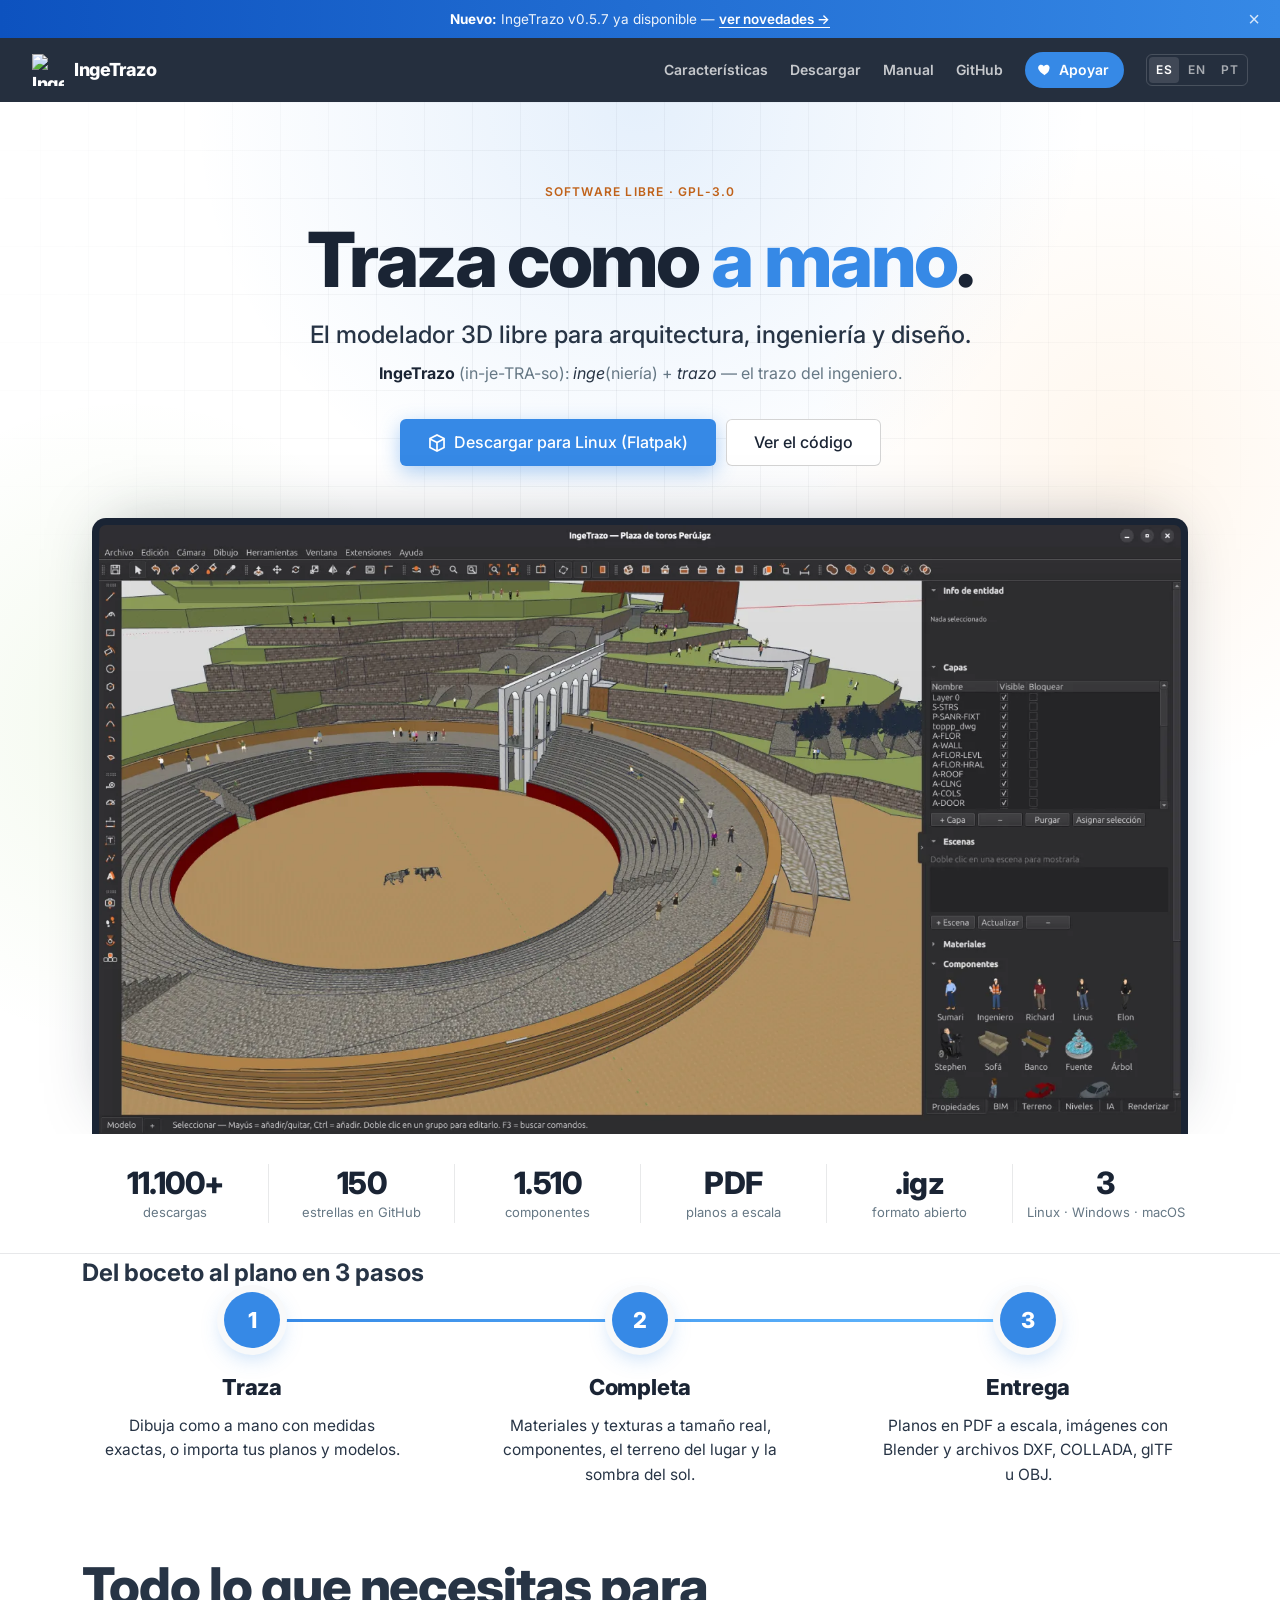
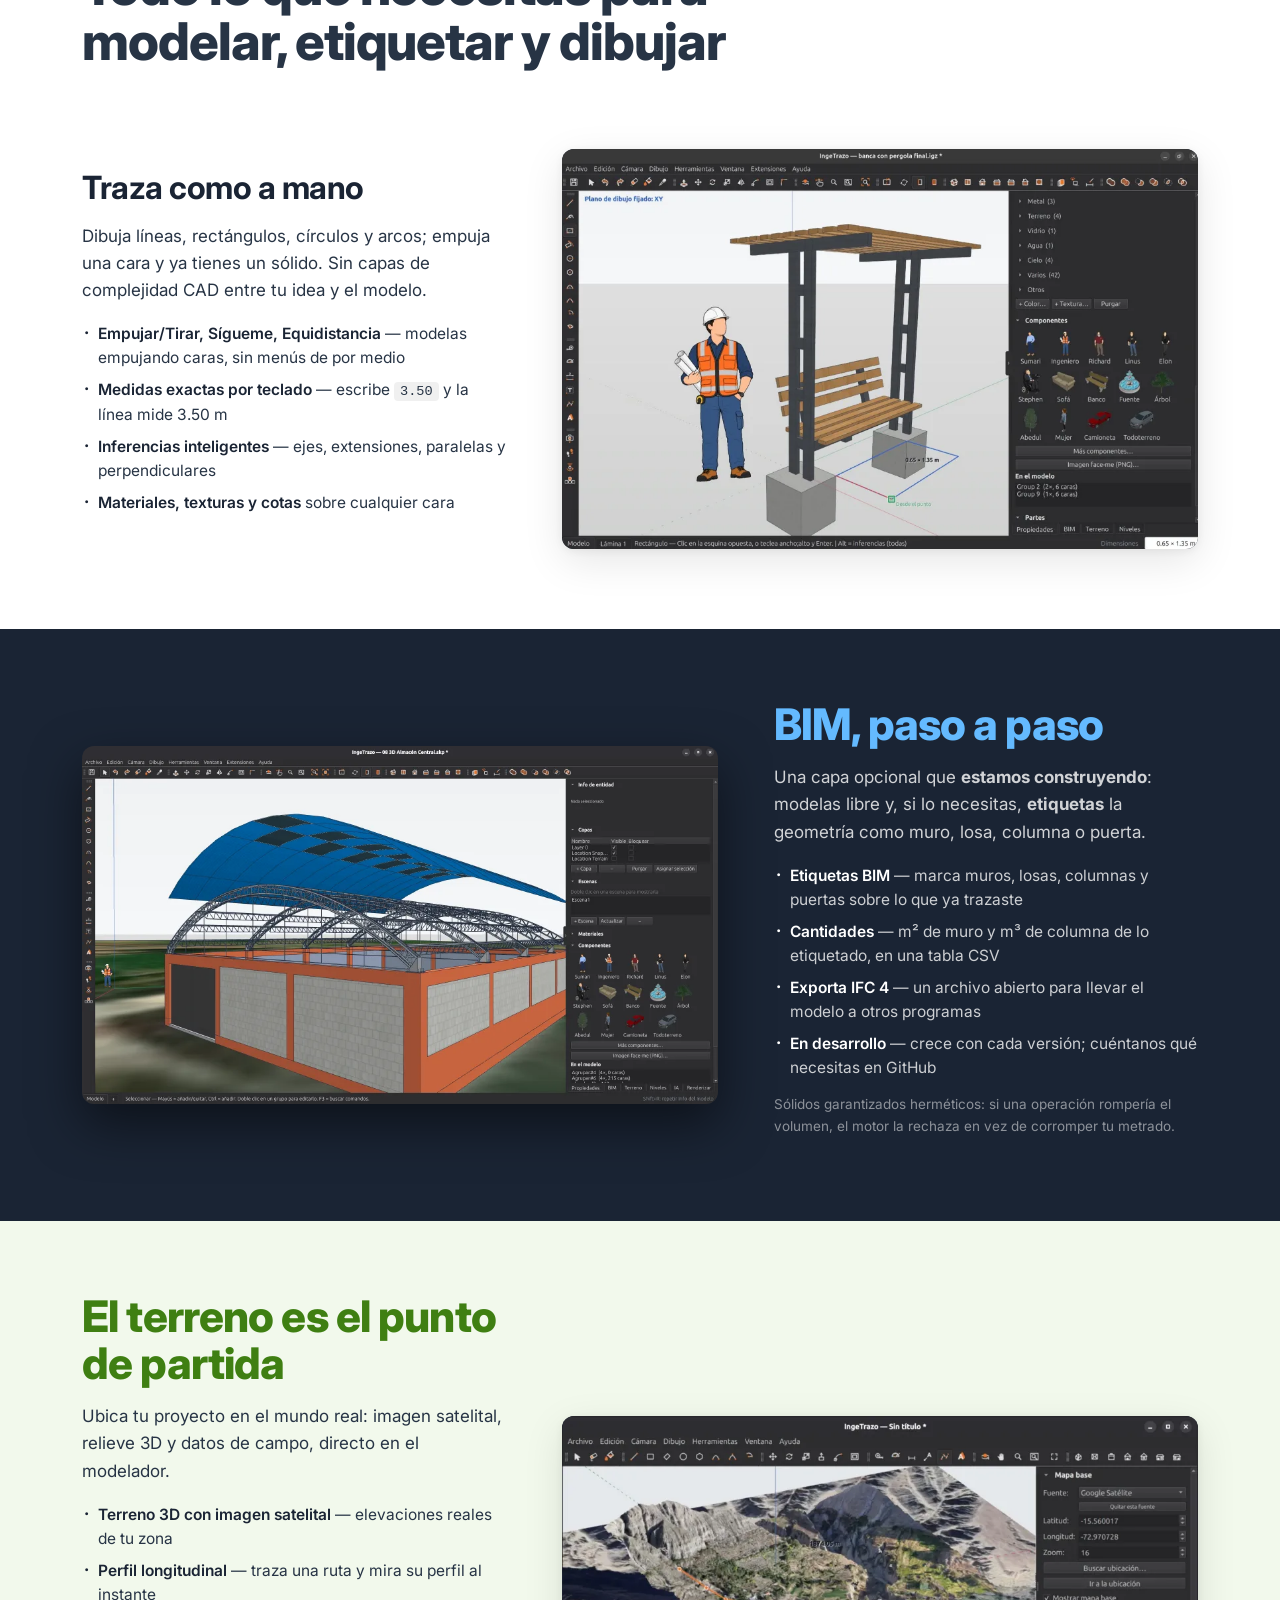
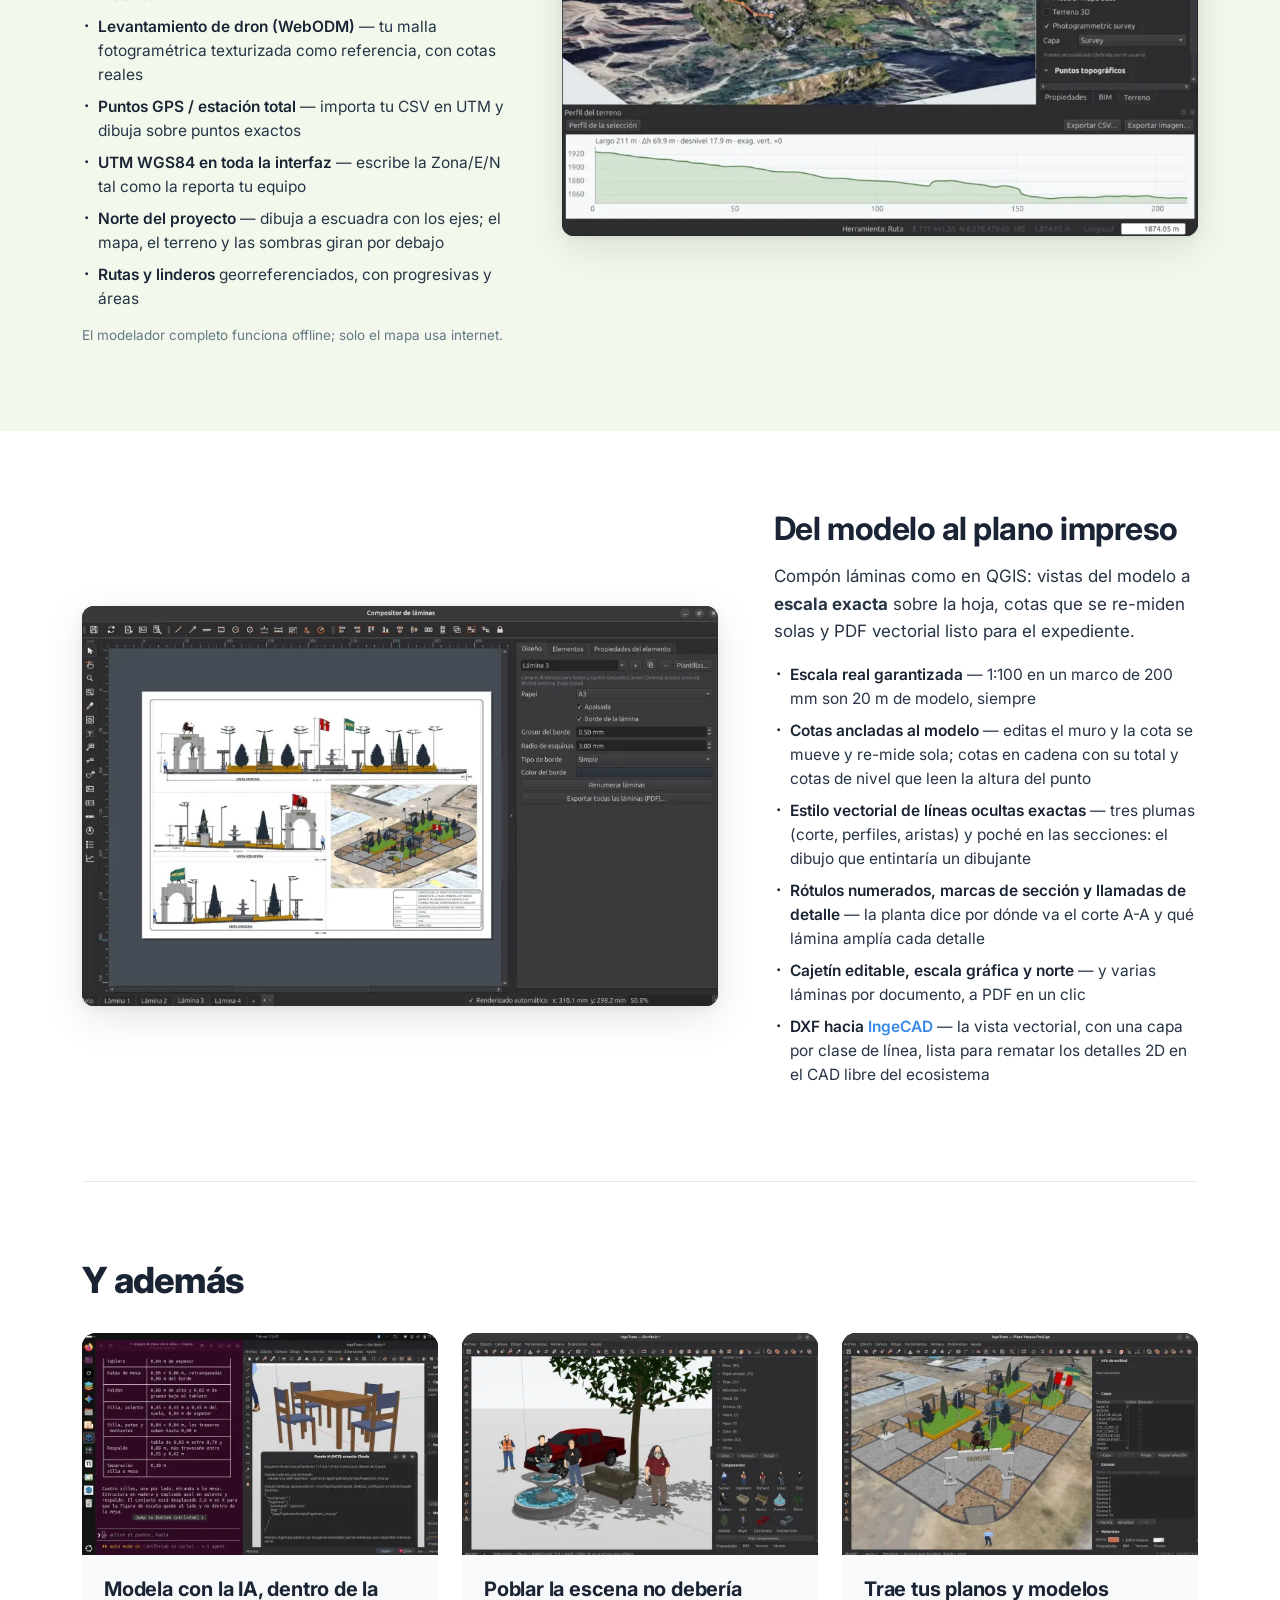
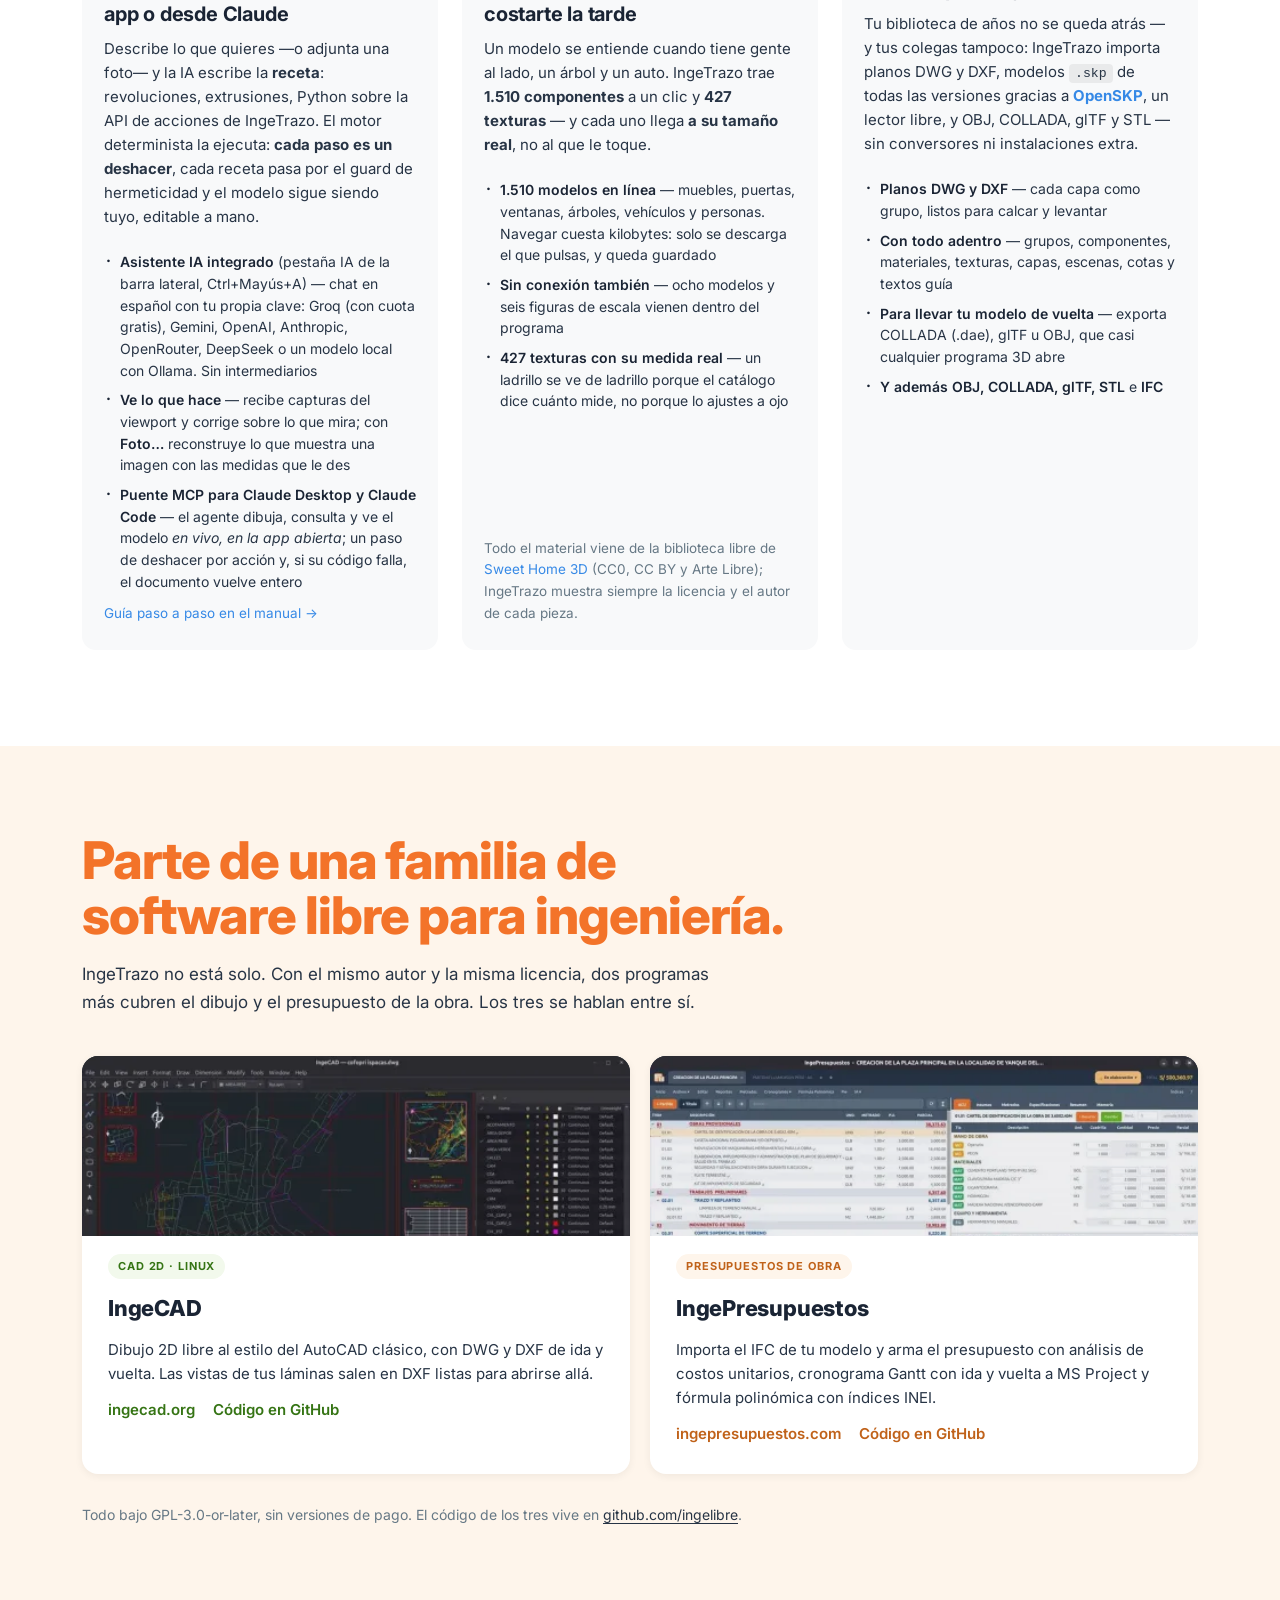
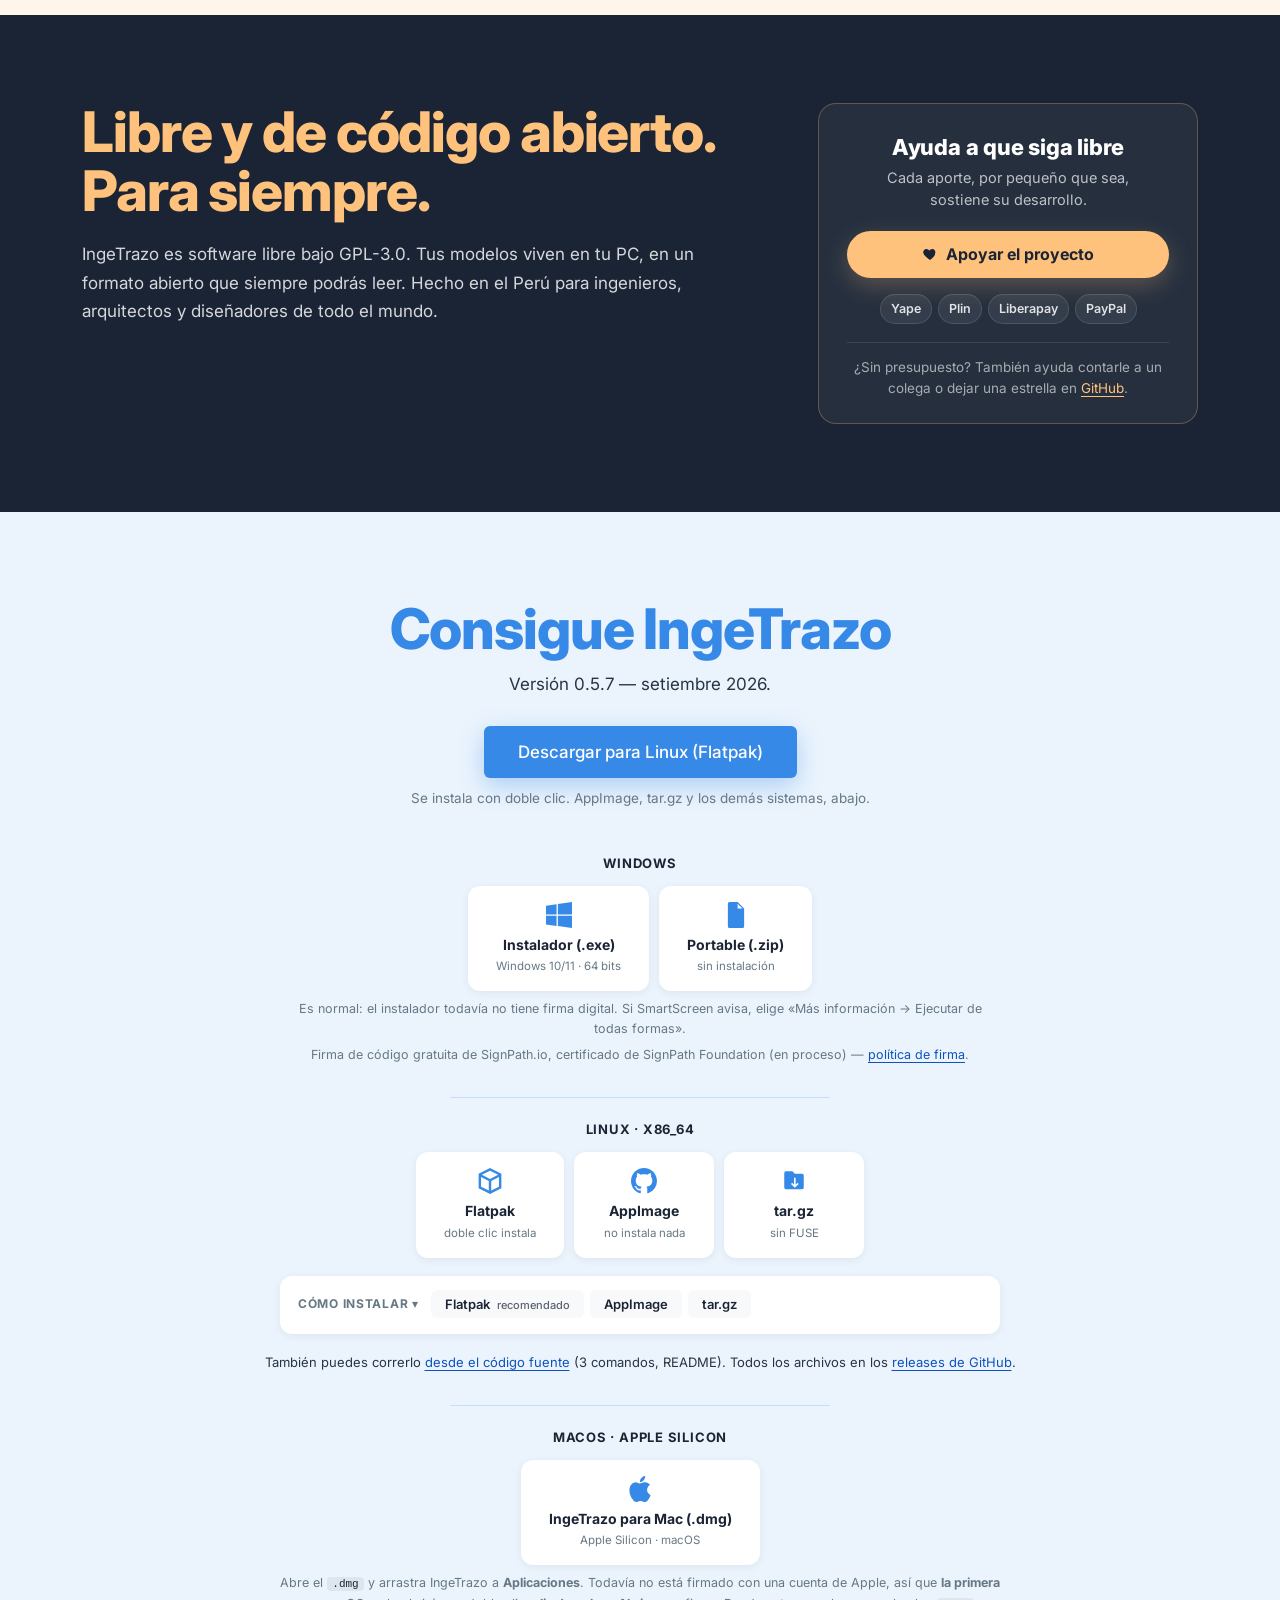
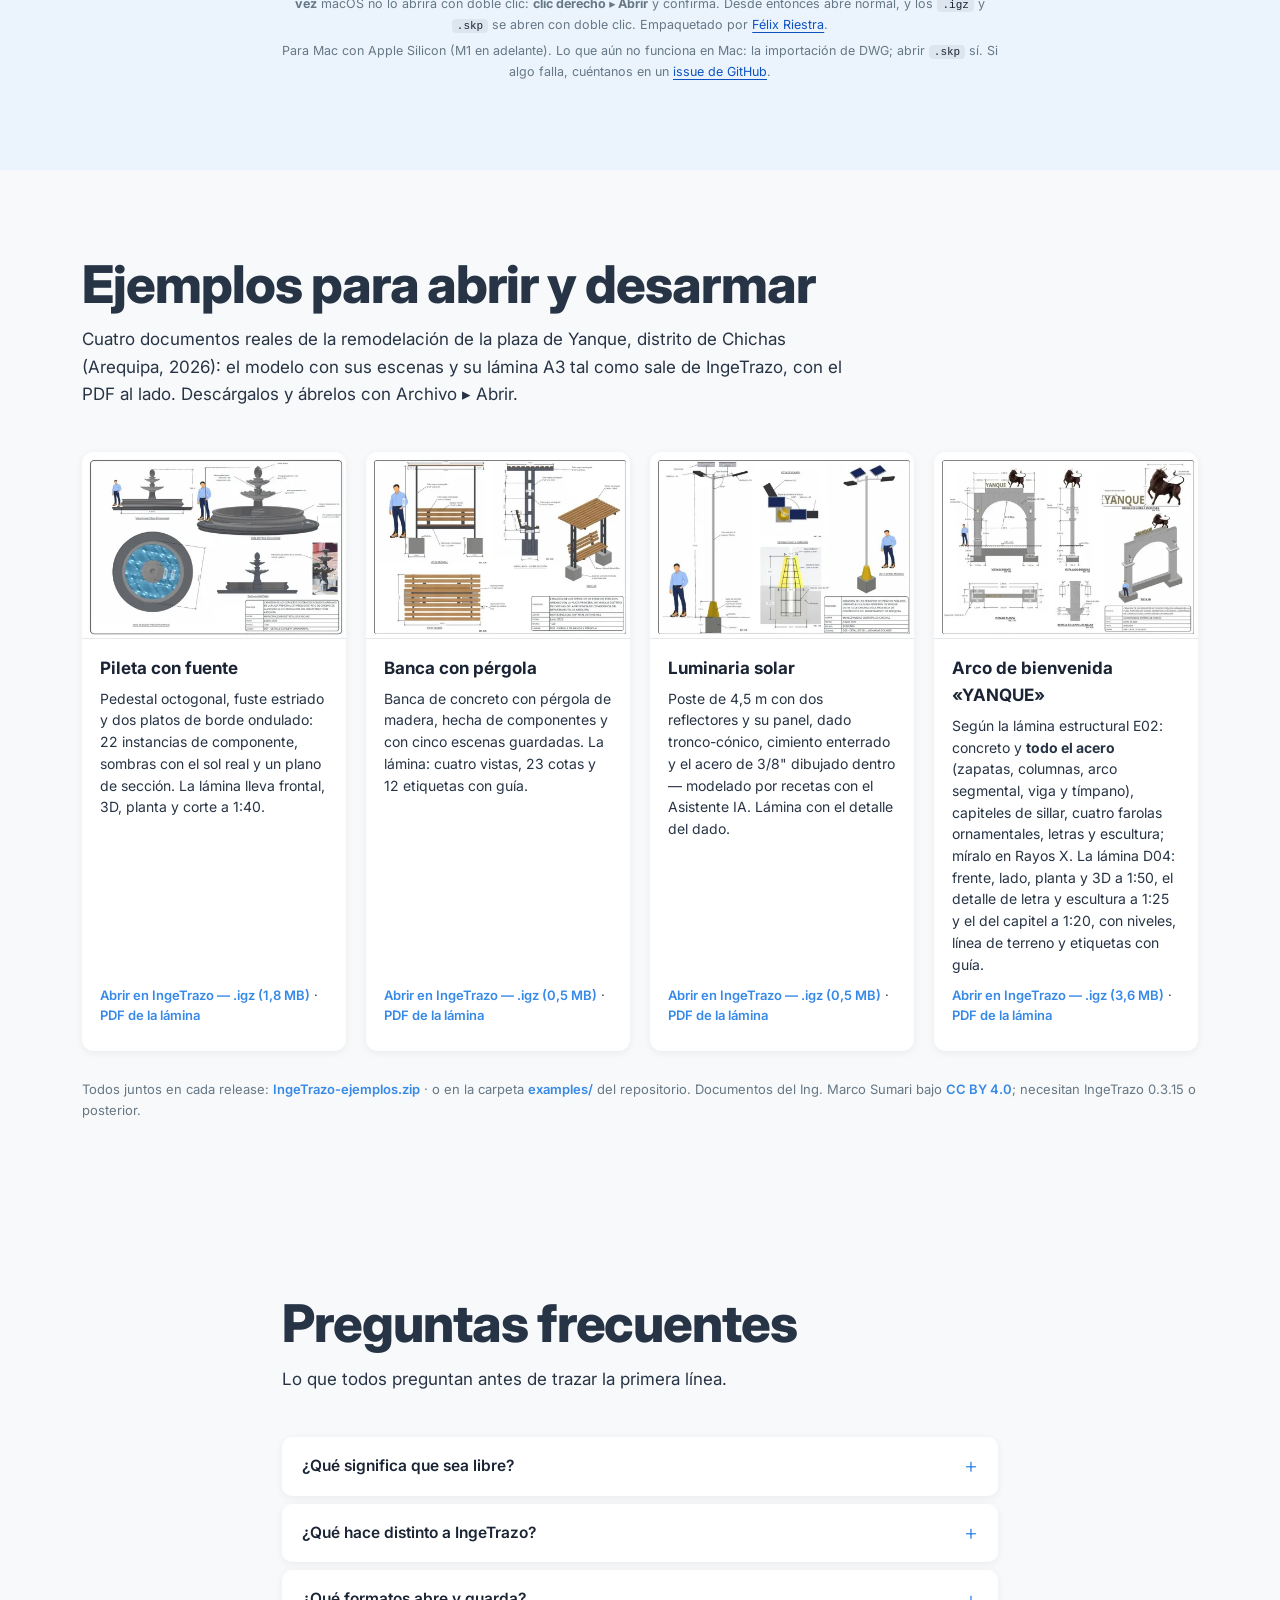
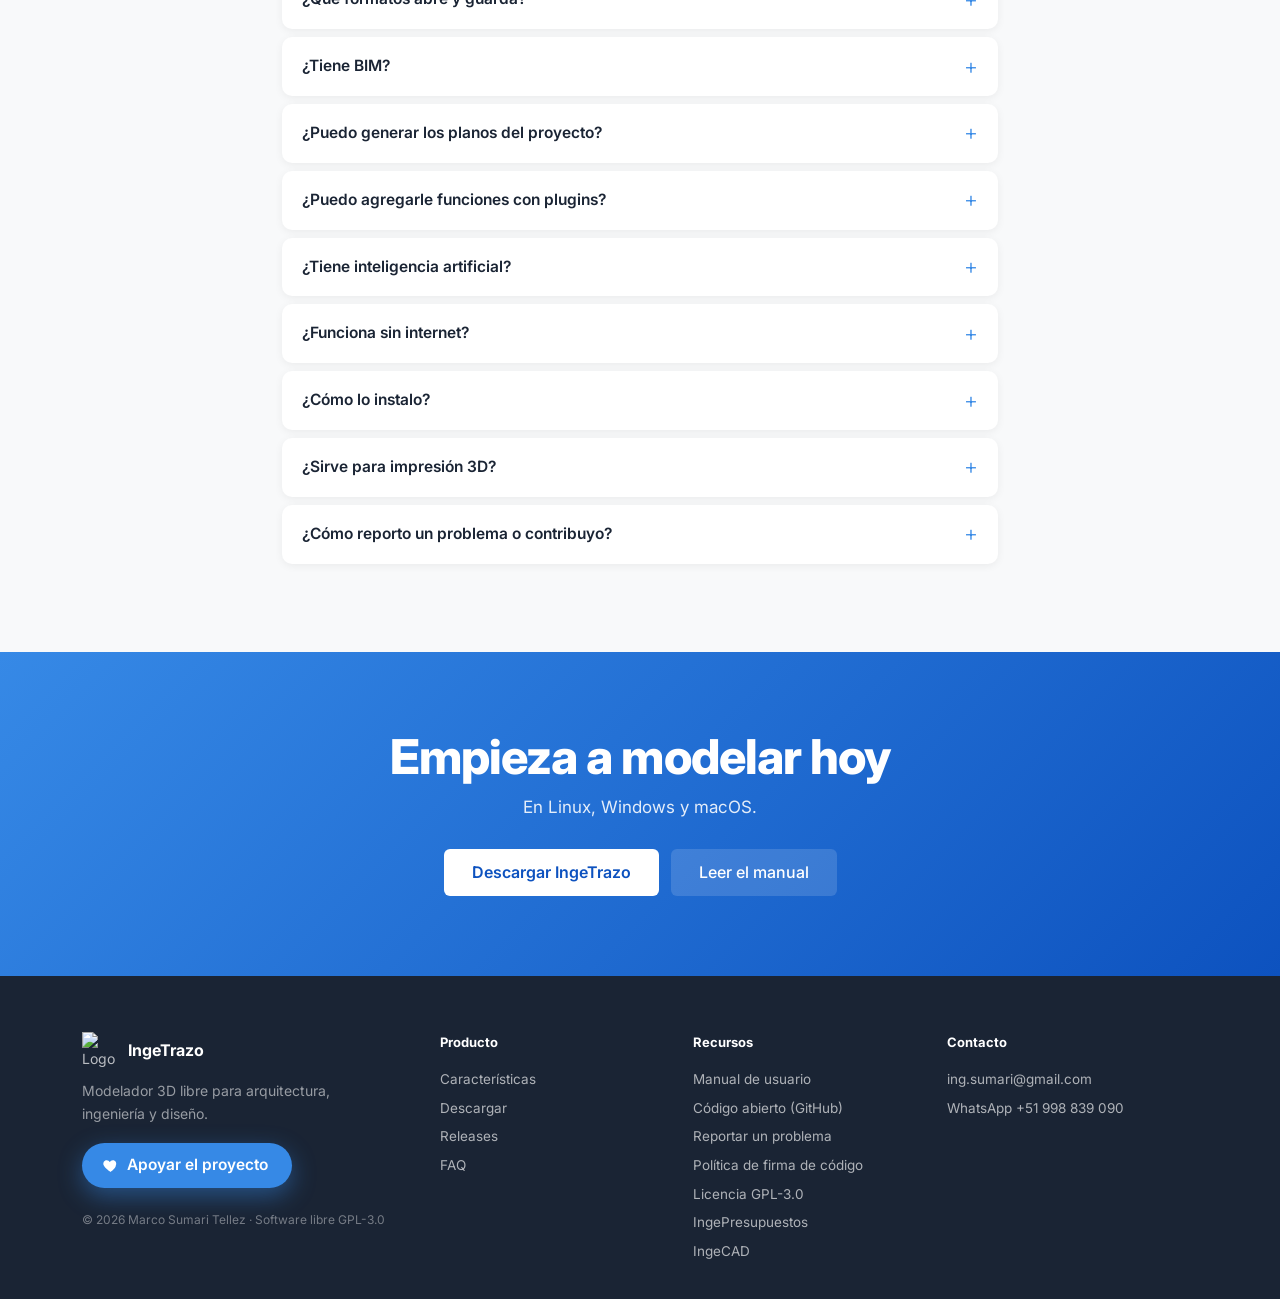
==== commit a3b2567f: "web: v0.5.7 Co-Authored-By: Claude Opus 5.5 <noreply@anthropic.com>" ====
--- a/index.html
+++ b/index.html
@@ -51,7 +51,7 @@
     "applicationCategory": "DesignApplication",
     "description": "Modelador 3D libre para arquitectura, ingeniería civil y diseño 3D, con modelado por empujar/tirar que se siente como trazar a mano y una capa BIM opcional en desarrollo (etiquetas y exportación IFC). Incluye biblioteca de 1510 componentes y 427 texturas a tamaño real con los 213 colores RAL Classic, composición de láminas con planos a escala exacta y export a PDF, terreno satelital 3D, levantamientos fotogramétricos de dron, perfiles longitudinales; abre archivos .skp de todas las versiones, e importa y exporta .dae, .obj, glTF y STL. Código abierto bajo GPL-3.0.",
     "url": "https://ingetrazo.com/",
-    "softwareVersion": "0.5.6.1",
+    "softwareVersion": "0.5.7",
     "downloadUrl": "https://github.com/ingelibre/ingetrazo/releases/latest",
     "screenshot": "https://ingetrazo.com/images/screenshots/principal.jpeg",
     "image": "https://ingetrazo.com/images/logo.png",
@@ -172,7 +172,7 @@
 
   <!-- ============ AVISO DE NUEVA VERSIÓN ============ -->
   <div class="announce" id="announce">
-    <p><strong>Nuevo:</strong> IngeTrazo <span id="announce-version">v0.5.6.1</span> ya disponible — <a href="https://github.com/ingelibre/ingetrazo/releases/latest" target="_blank" rel="noopener">ver novedades →</a></p>
+    <p><strong>Nuevo:</strong> IngeTrazo <span id="announce-version">v0.5.7</span> ya disponible — <a href="https://github.com/ingelibre/ingetrazo/releases/latest" target="_blank" rel="noopener">ver novedades →</a></p>
     <button type="button" class="announce-close" aria-label="Cerrar aviso">×</button>
   </div>
 
@@ -221,7 +221,7 @@
   <!-- ============ CIFRAS ============ -->
   <section class="stats" aria-label="IngeTrazo en cifras">
     <div class="container stats-row">
-        <div class="stat"><strong data-stat="downloads">9.600+</strong><span>descargas</span></div>
+        <div class="stat"><strong data-stat="downloads">11.100+</strong><span>descargas</span></div>
         <div class="stat"><strong data-stat="stars">150</strong><span>estrellas en GitHub</span></div>
         <div class="stat"><strong>1.510</strong><span>componentes</span></div>
         <div class="stat"><strong>PDF</strong><span>planos a escala</span></div>
@@ -467,7 +467,7 @@
   <section id="descargar" class="download-section">
     <div class="container">
       <h2>Consigue IngeTrazo</h2>
-      <p class="download-sub">Versión <span id="dl-version">0.5.6.1</span> — <span id="dl-date">setiembre 2026</span>.</p>
+      <p class="download-sub">Versión <span id="dl-version">0.5.7</span> — <span id="dl-date">setiembre 2026</span>.</p>
       <div class="dl-primary" id="dl-primary" hidden>
         <a class="btn btn-primary btn-lg" id="dl-primary-btn" href="#descargar"></a>
         <p class="dl-primary-sub" id="dl-primary-sub"></p>
@@ -535,9 +535,9 @@
             <div class="dl-panel" role="tabpanel" data-panel="appimage" hidden>
               <p>No instala nada: dale permiso de ejecución y ábrelo (o doble clic desde tu gestor de archivos).</p>
               <div class="dl-code" id="dl-code-appimage">
-                <code>chmod +x IngeTrazo-0.5.6.1-x86_64.AppImage
-./IngeTrazo-0.5.6.1-x86_64.AppImage</code>
-                <button class="dl-code-copy" type="button" data-copy="chmod +x IngeTrazo-0.5.6.1-x86_64.AppImage && ./IngeTrazo-0.5.6.1-x86_64.AppImage">Copiar</button>
+                <code>chmod +x IngeTrazo-0.5.7-x86_64.AppImage
+./IngeTrazo-0.5.7-x86_64.AppImage</code>
+                <button class="dl-code-copy" type="button" data-copy="chmod +x IngeTrazo-0.5.7-x86_64.AppImage && ./IngeTrazo-0.5.7-x86_64.AppImage">Copiar</button>
               </div>
               <p class="dl-panel-small">Necesita FUSE, que casi todas las distros traen. Si la tuya no, usa el tar.gz.</p>
             </div>
@@ -545,9 +545,9 @@
             <div class="dl-panel" role="tabpanel" data-panel="tarball" hidden>
               <p>Para distros sin FUSE, o para instalarlo en <code>/opt</code>: descomprime y ejecuta.</p>
               <div class="dl-code" id="dl-code-tarball">
-                <code>tar -xzf IngeTrazo-0.5.6.1-linux-x86_64.tar.gz
-IngeTrazo-0.5.6.1/ingetrazo</code>
-                <button class="dl-code-copy" type="button" data-copy="tar -xzf IngeTrazo-0.5.6.1-linux-x86_64.tar.gz && IngeTrazo-0.5.6.1/ingetrazo">Copiar</button>
+                <code>tar -xzf IngeTrazo-0.5.7-linux-x86_64.tar.gz
+IngeTrazo-0.5.7/ingetrazo</code>
+                <button class="dl-code-copy" type="button" data-copy="tar -xzf IngeTrazo-0.5.7-linux-x86_64.tar.gz && IngeTrazo-0.5.7/ingetrazo">Copiar</button>
               </div>
               <p class="dl-panel-small">Trae lo mismo que el AppImage: Python, Qt y el lector de .skp viajan dentro.</p>
             </div>
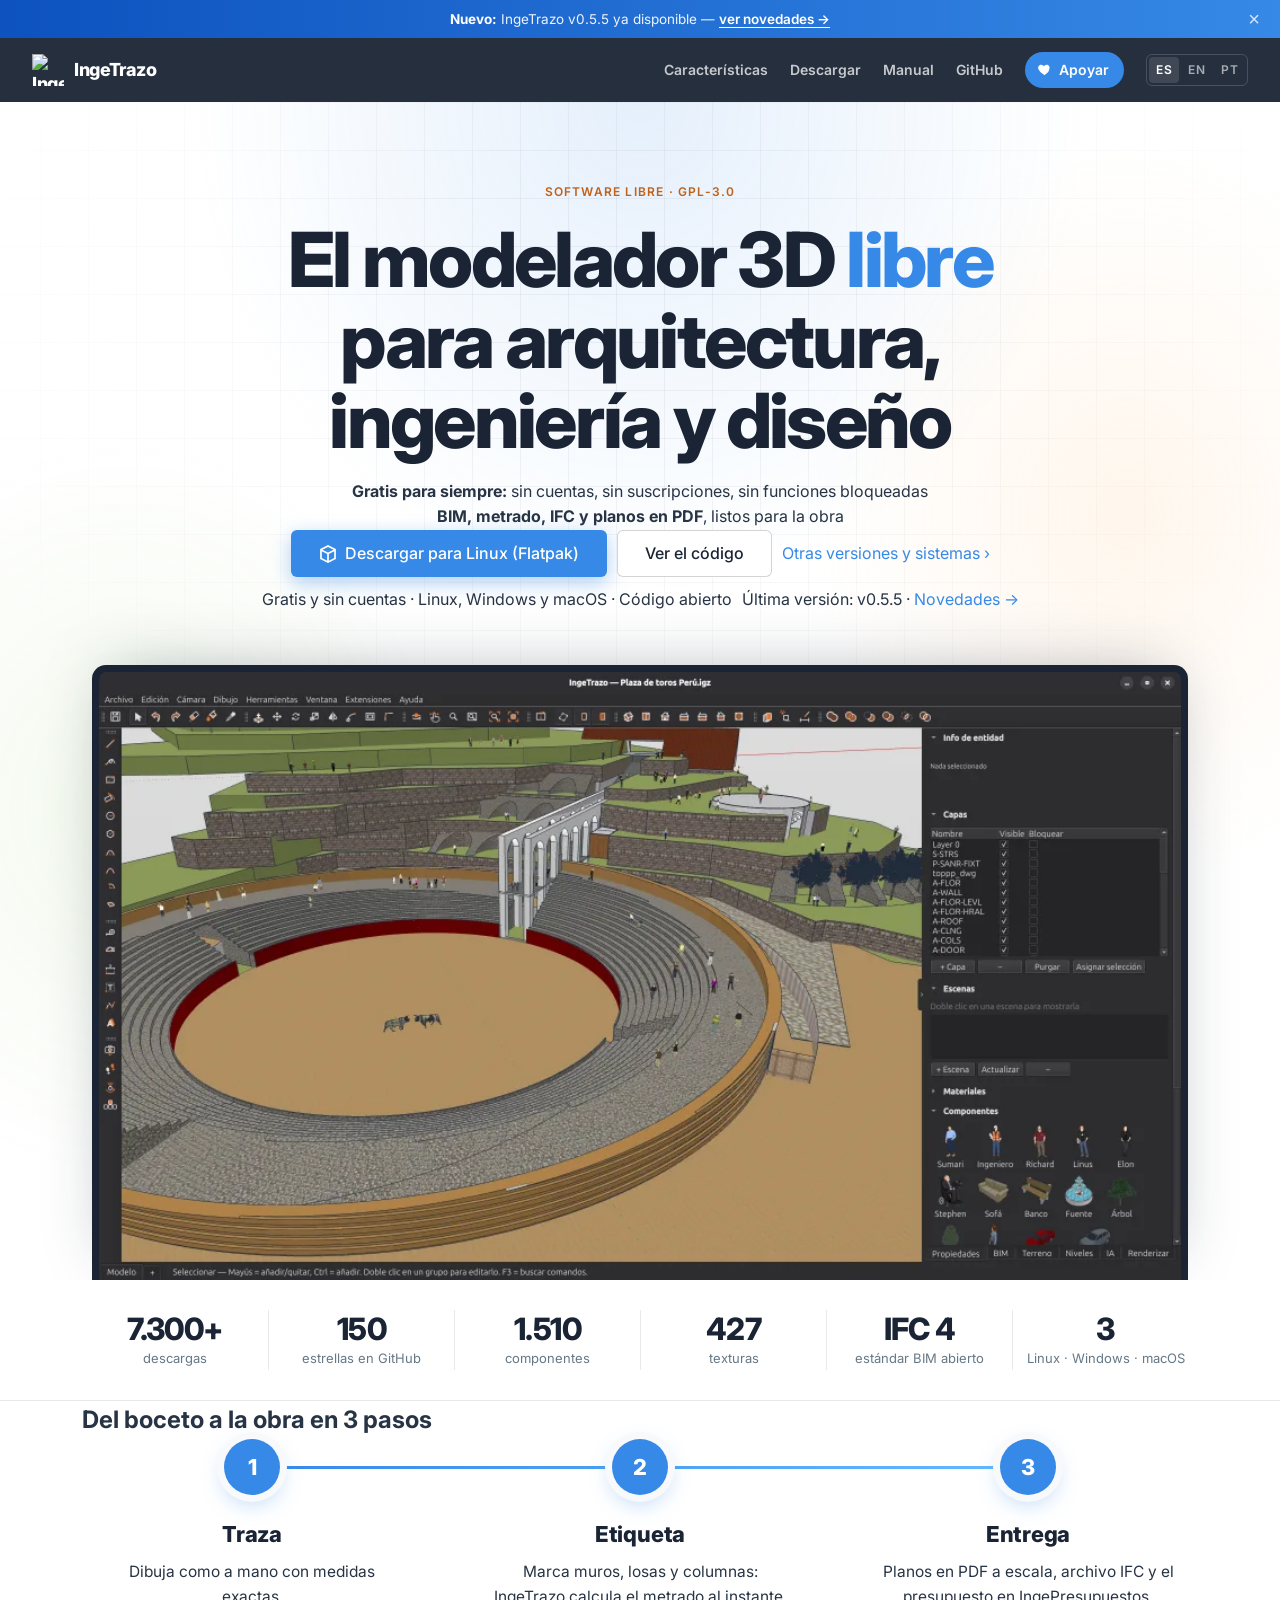
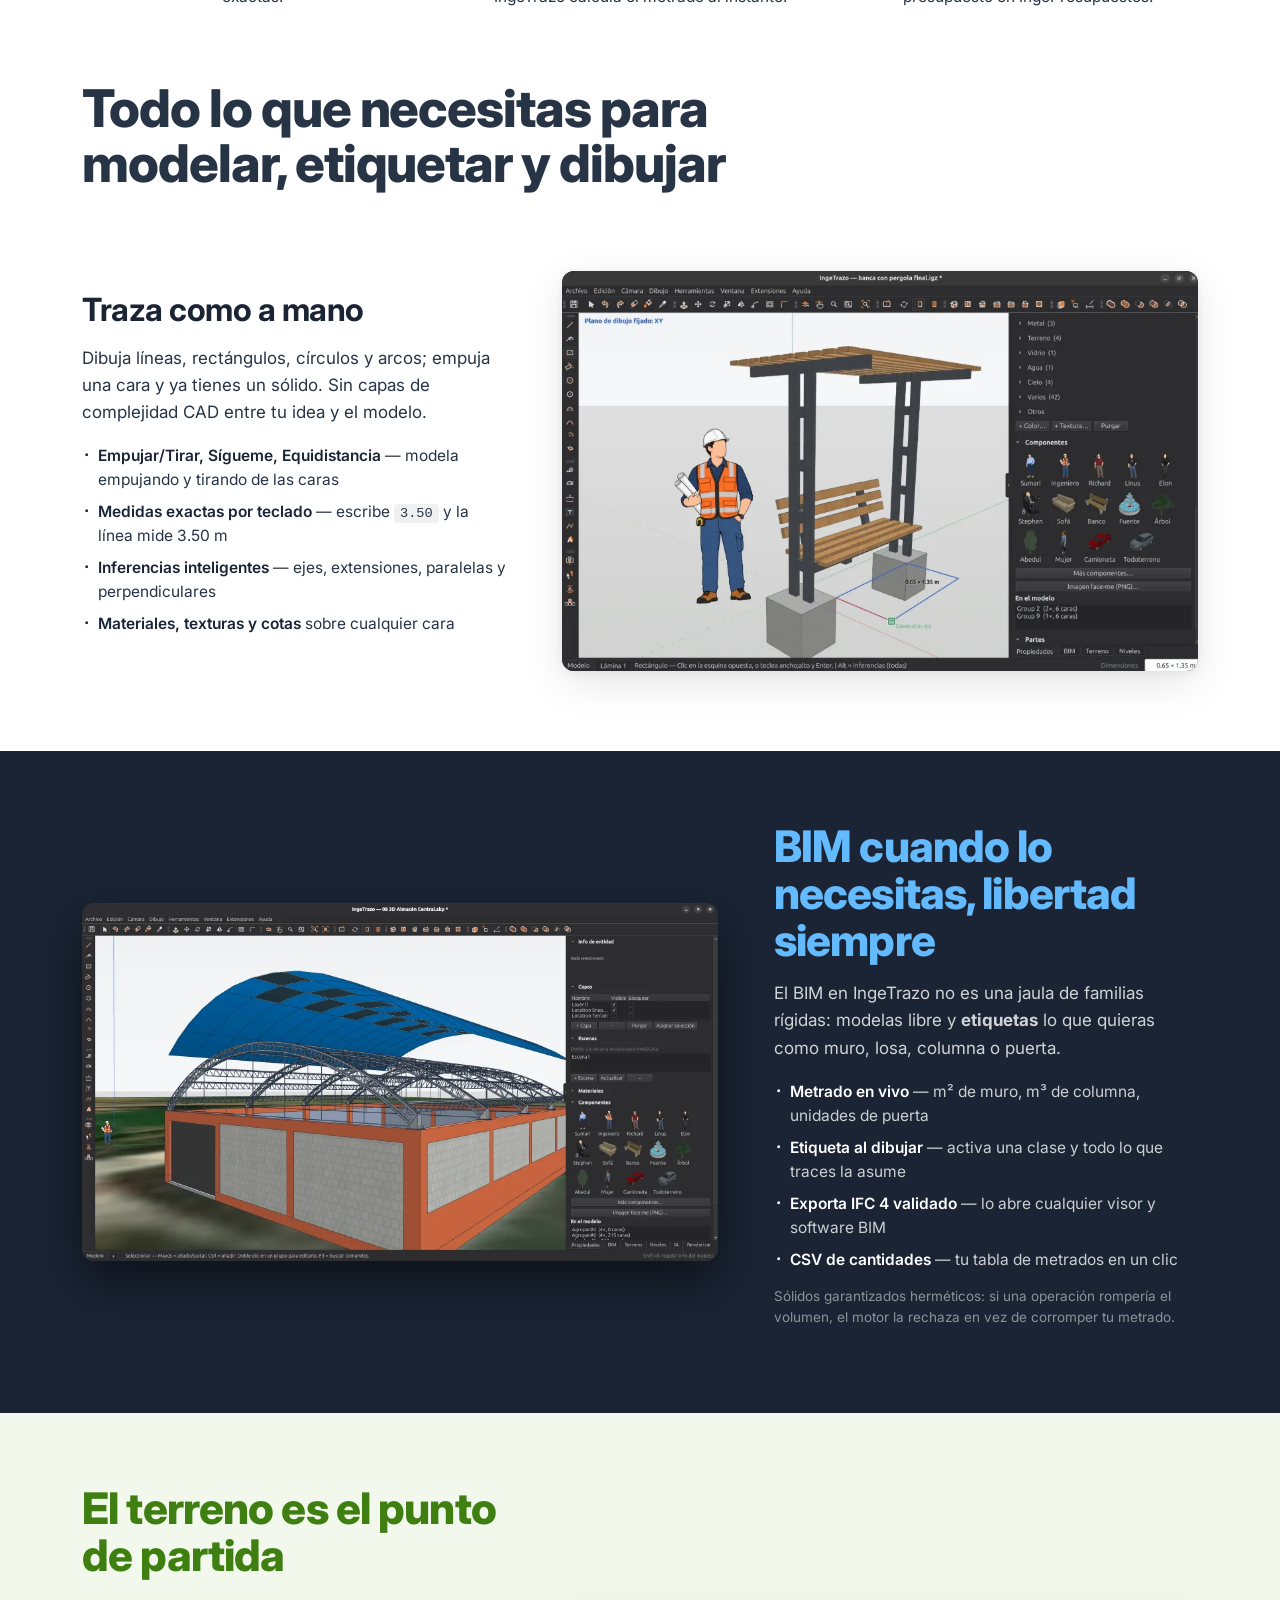
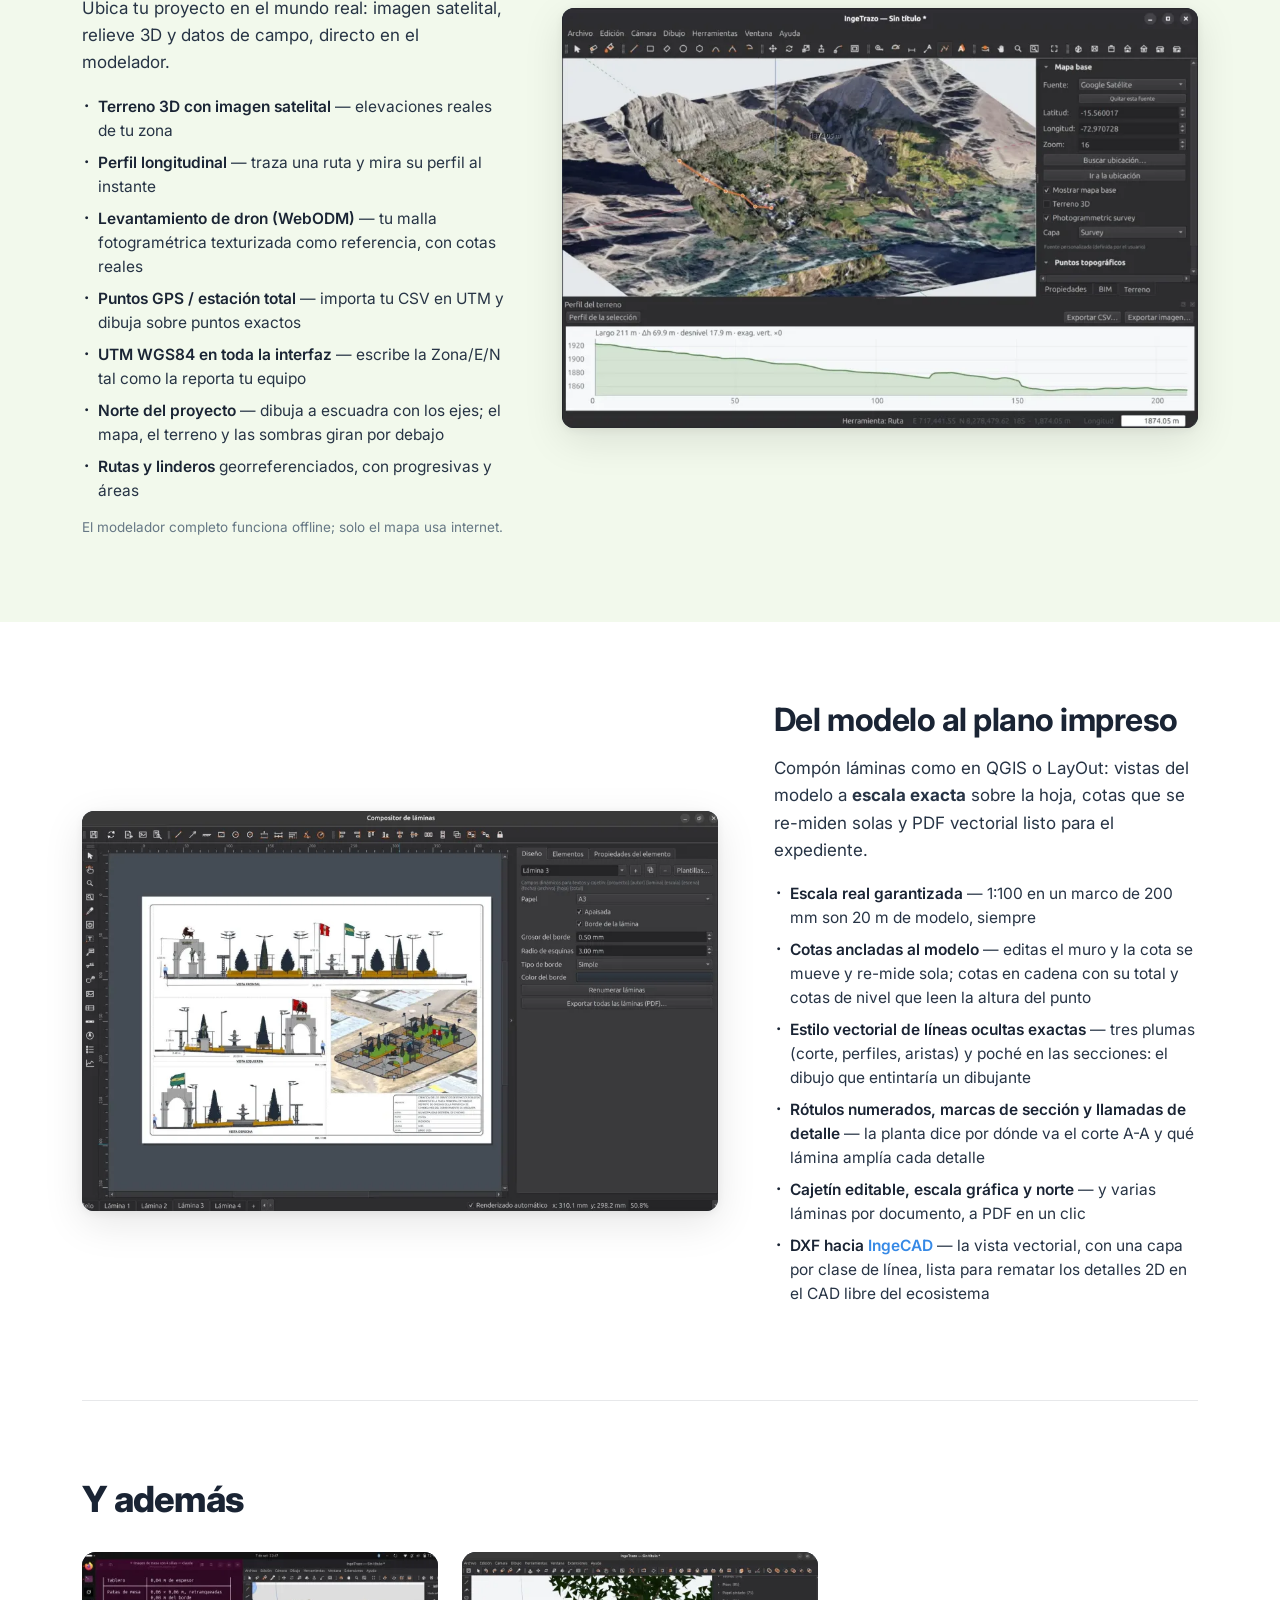
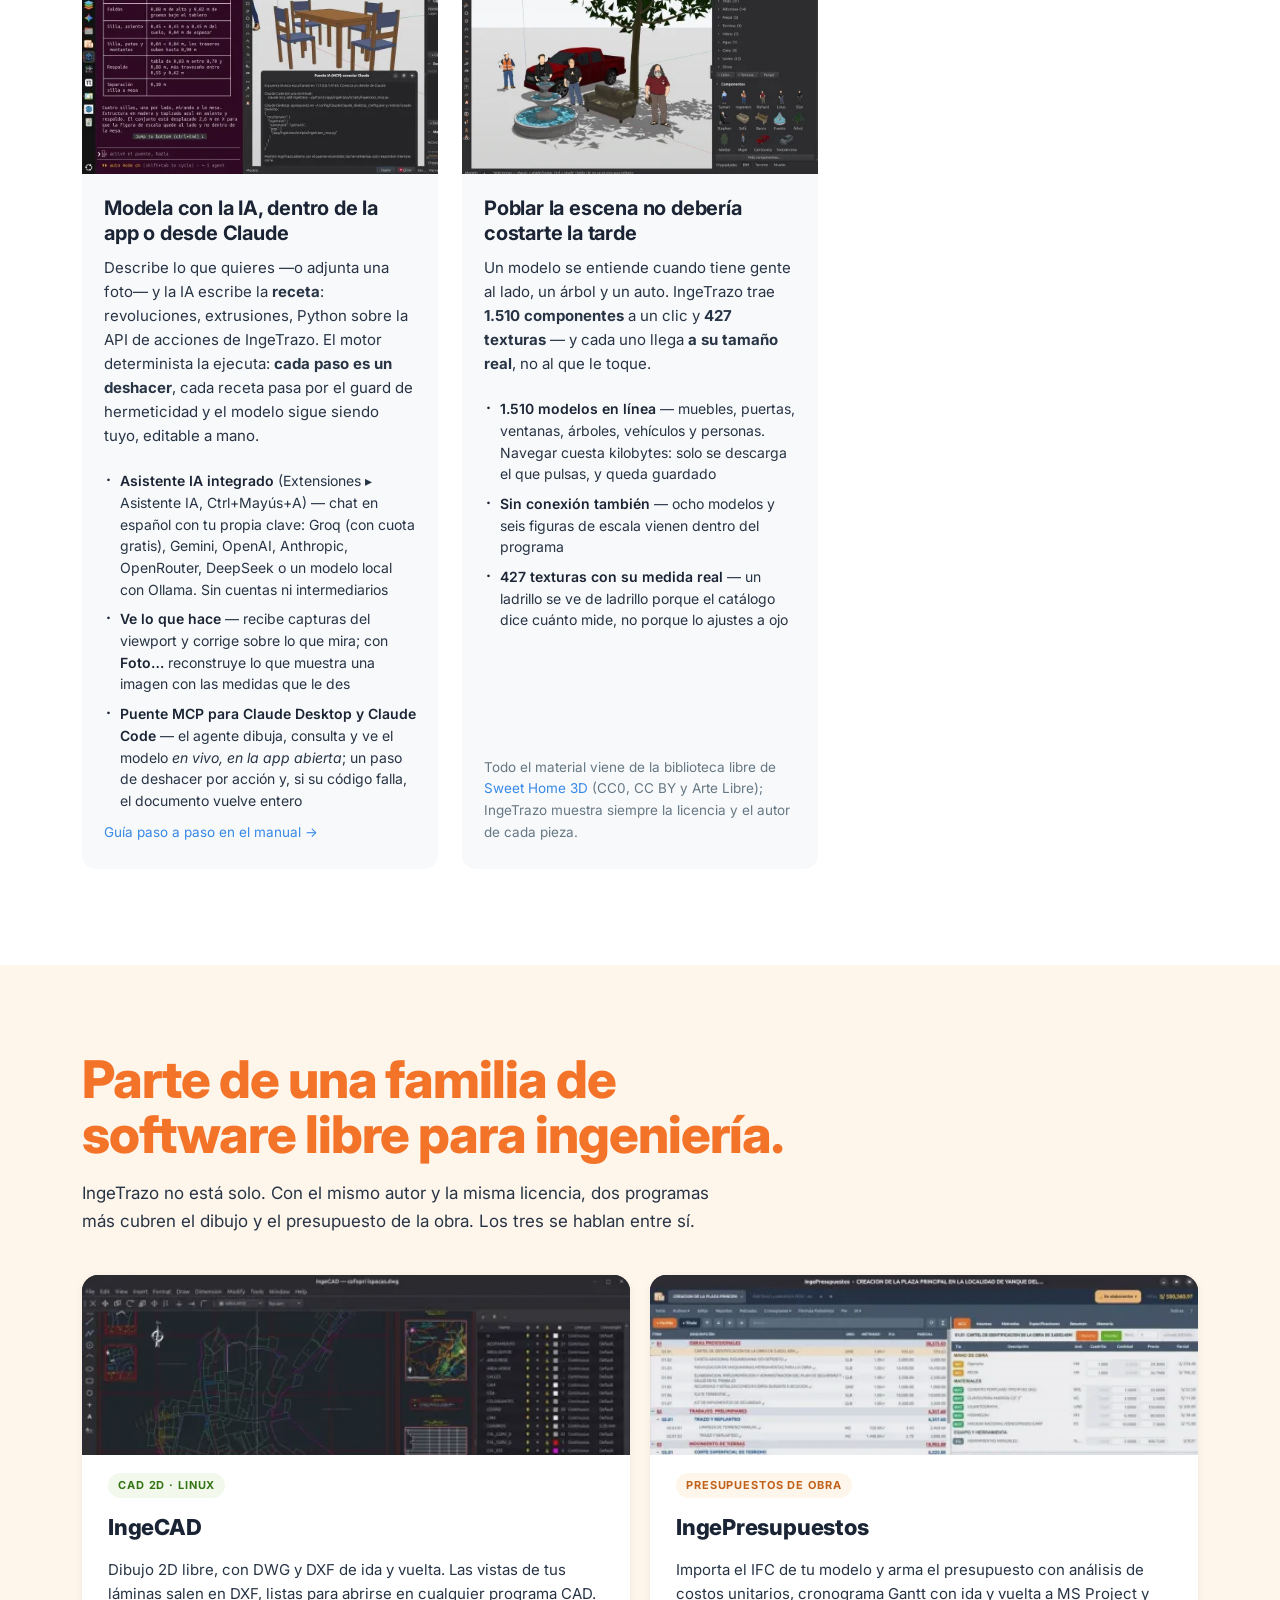
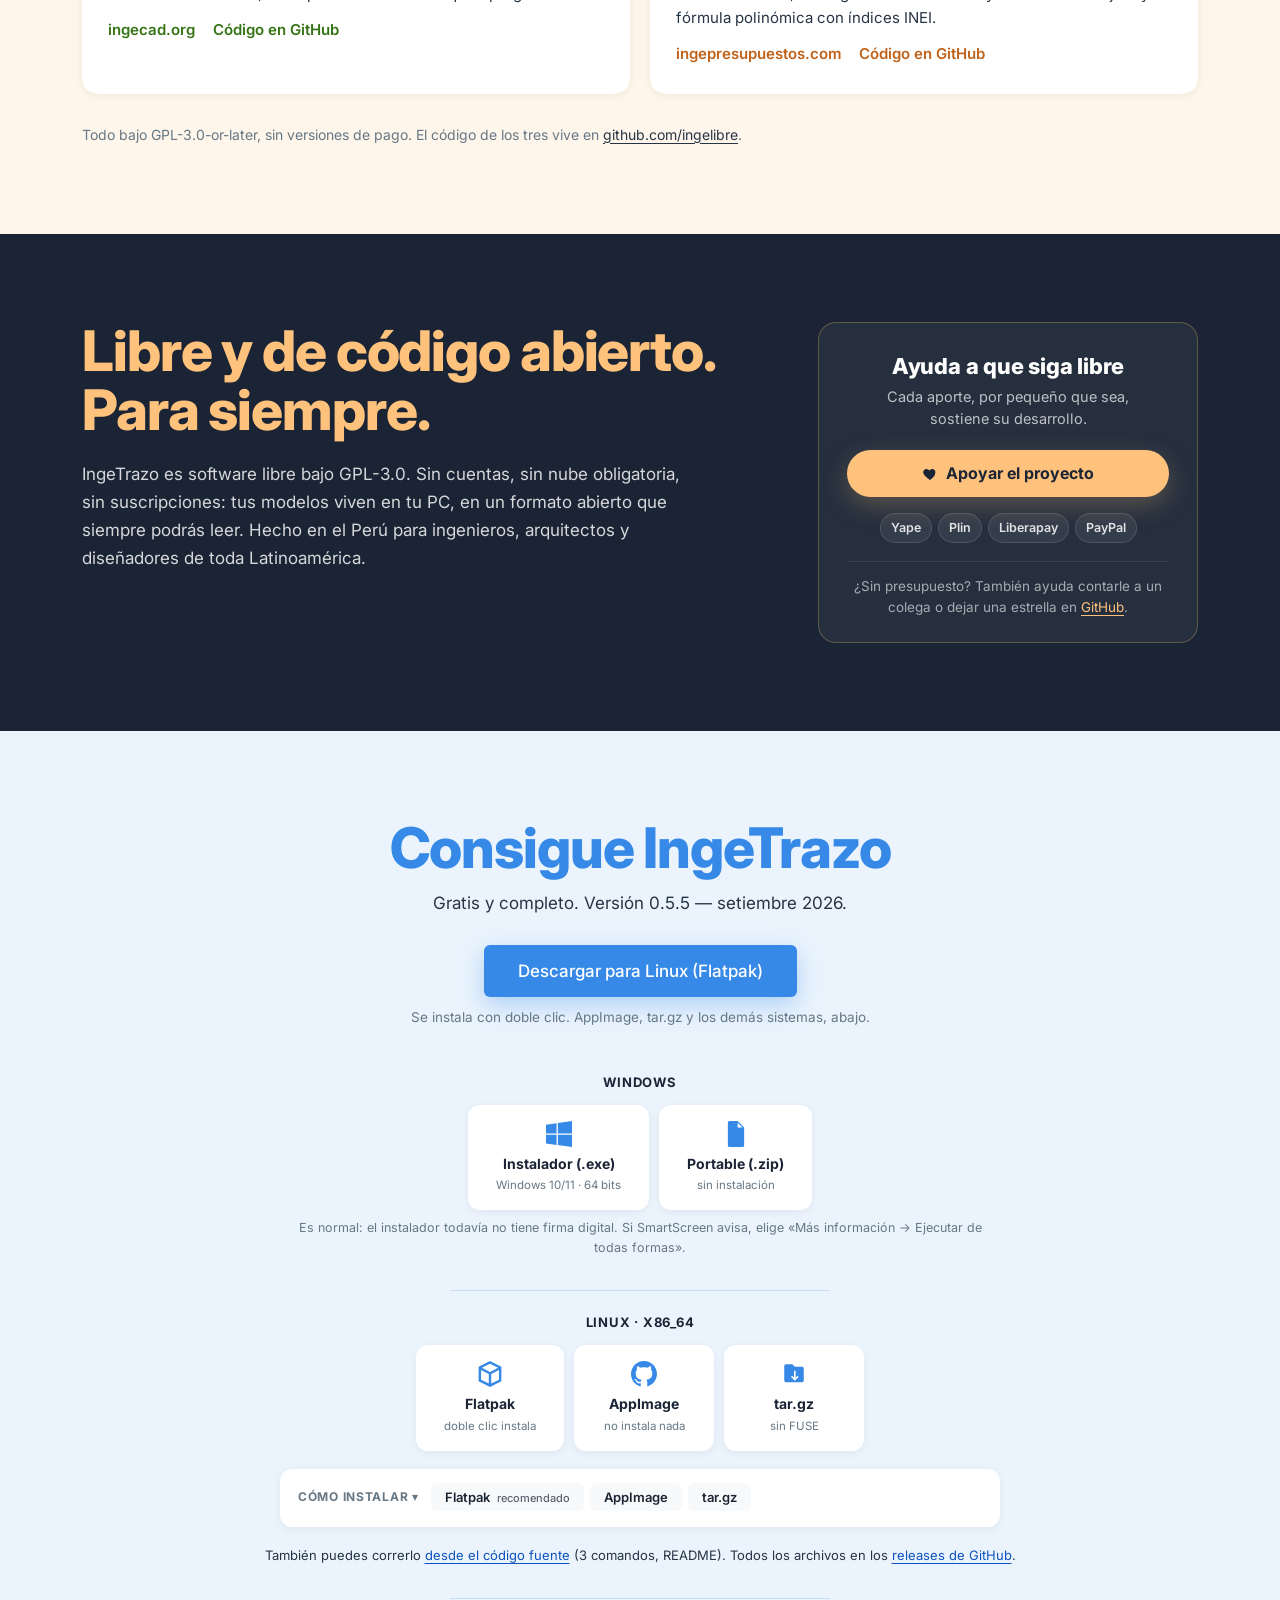
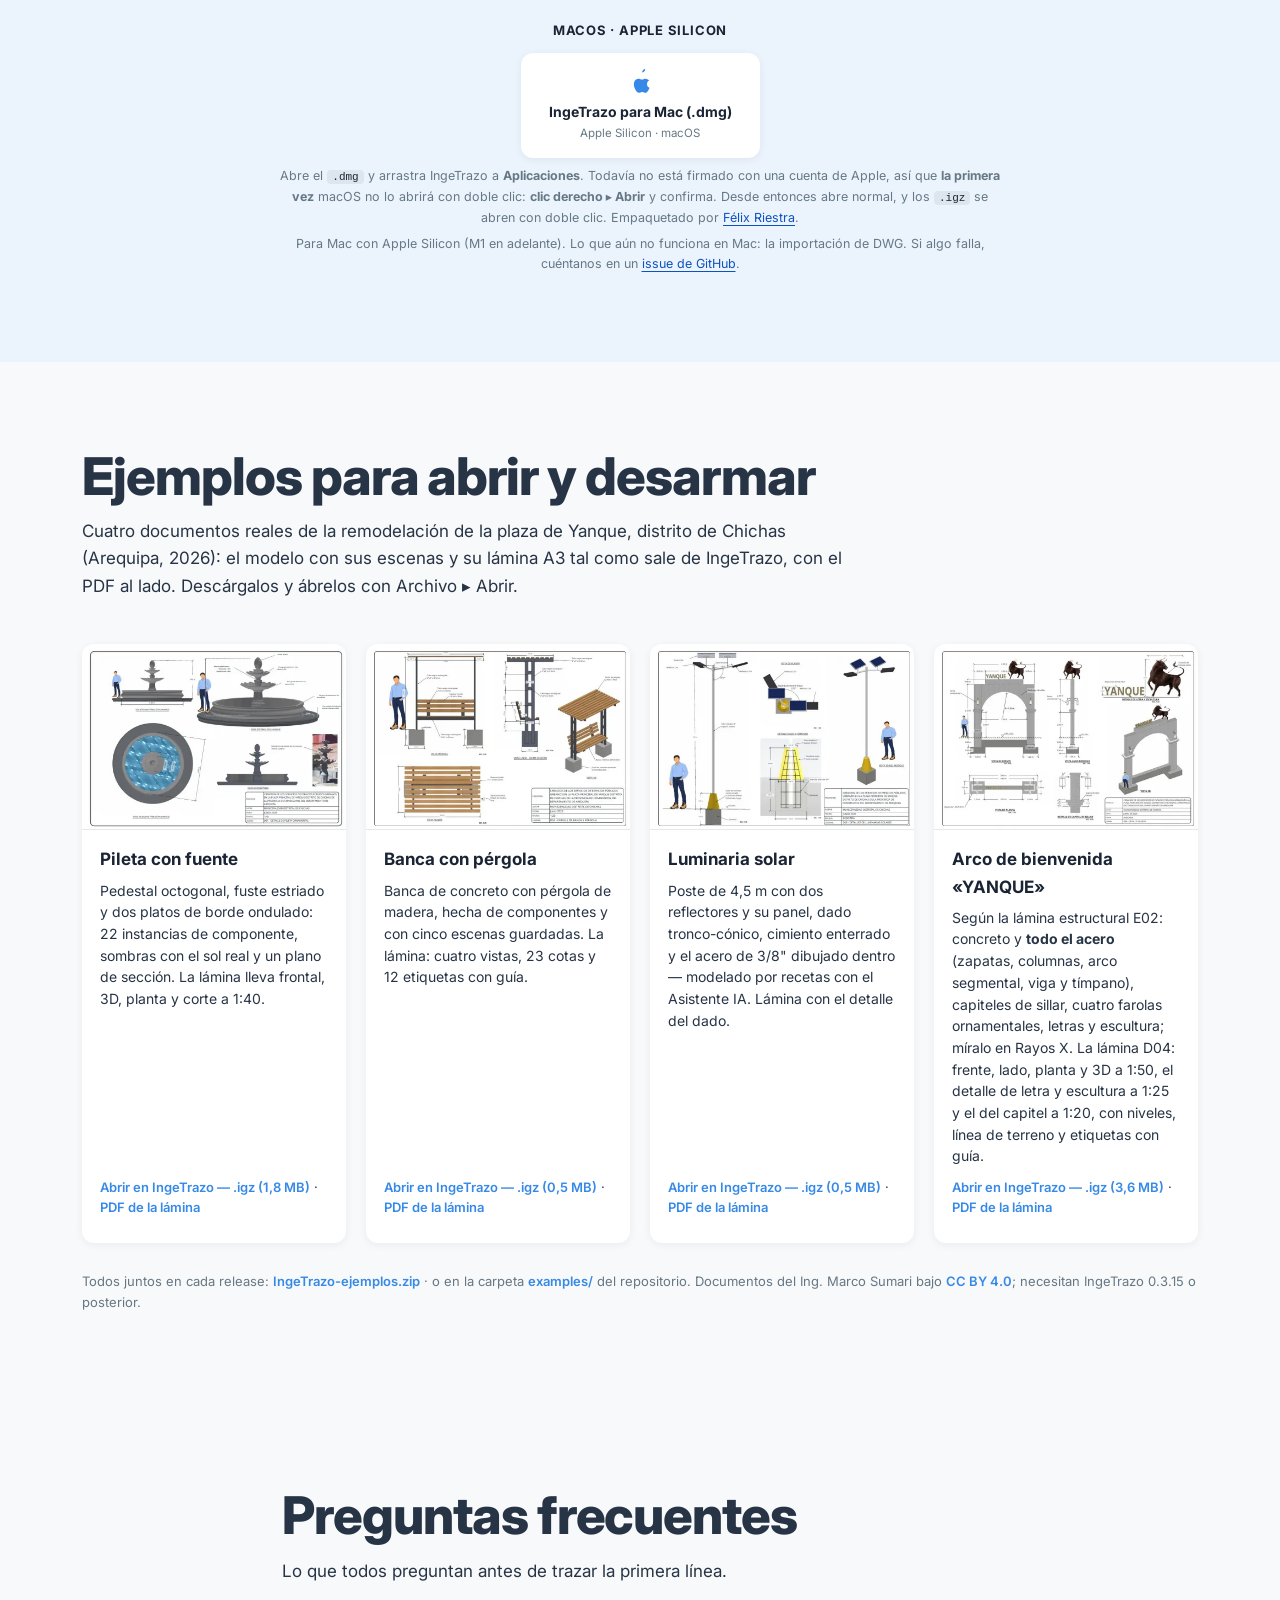
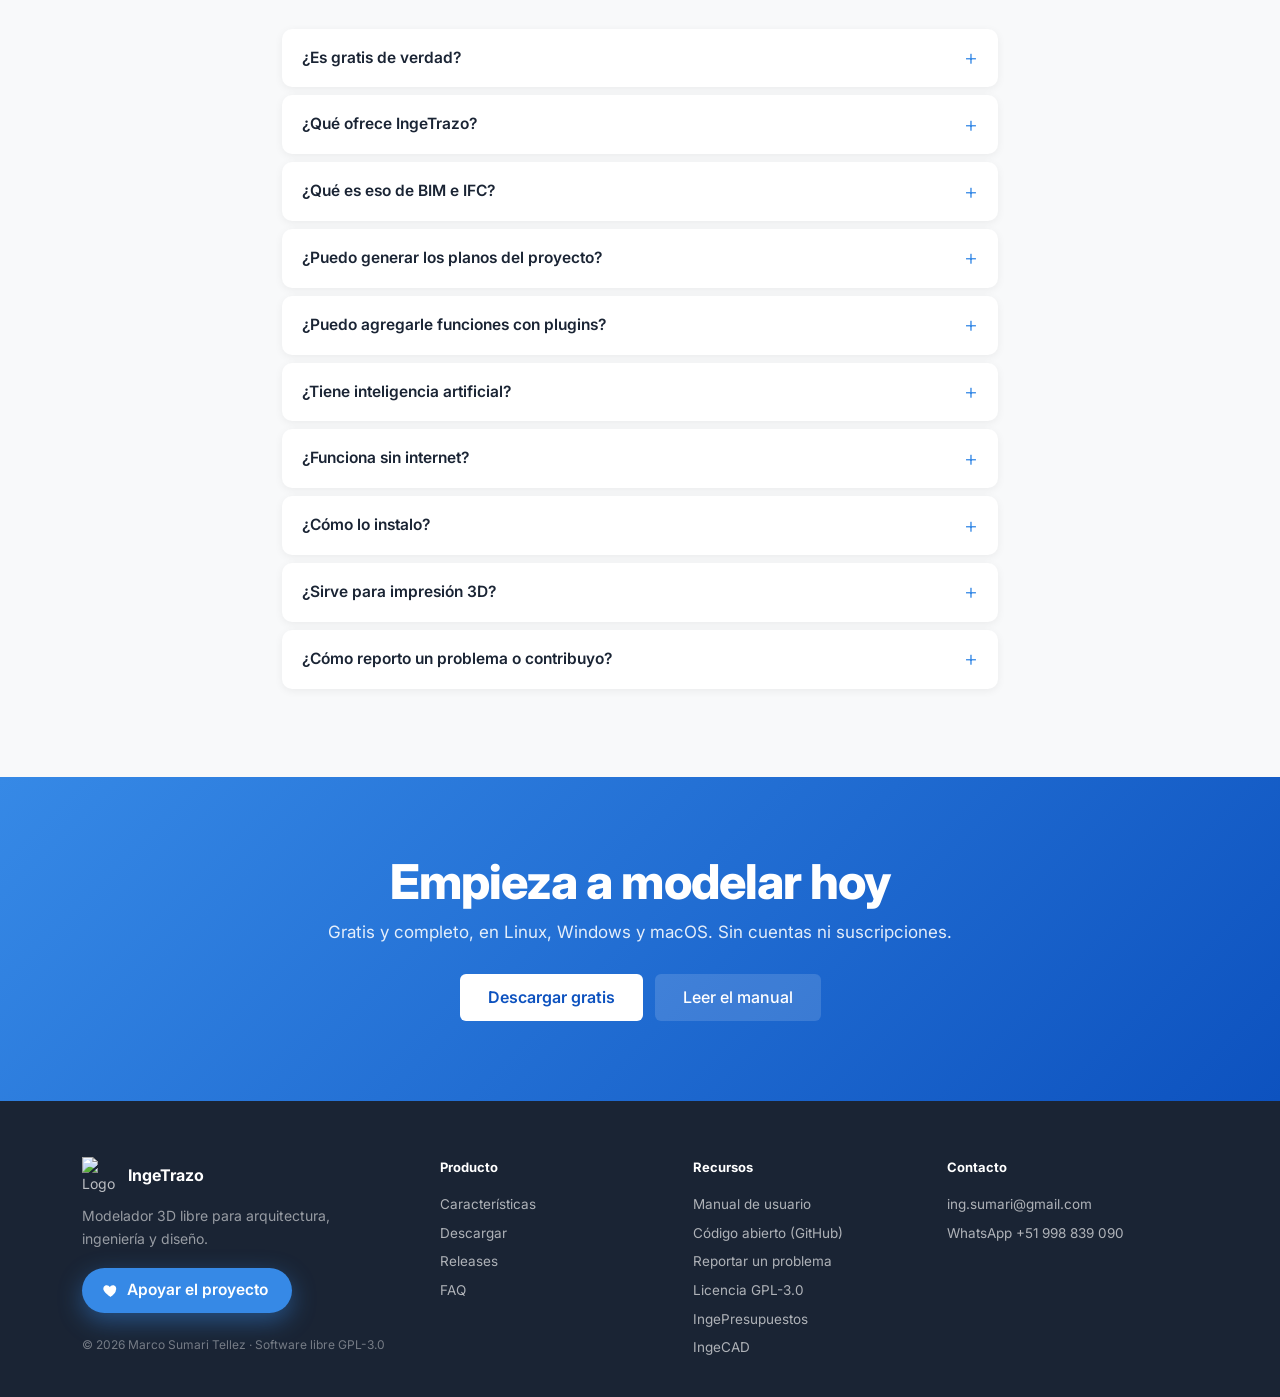
==== commit 1b26d150: "web: 2D drafting described without naming another program Co-Authored-By: Claude Opus 5.5 <noreply@a" ====
--- a/index.html
+++ b/index.html
@@ -3,12 +3,12 @@
 <head>
   <meta charset="UTF-8">
   <meta name="viewport" content="width=device-width, initial-scale=1.0">
-  <meta name="theme-color" content="#1A2434">
+  <meta name="theme-color" content="#0B1220">
 
   <title>IngeTrazo · Modelador 3D libre para arquitectura e ingeniería</title>
 
-  <meta name="description" content="Modelador 3D libre para arquitectura, ingeniería y diseño: traza como a mano, compón planos en PDF a escala y renderiza con Blender. Terreno satelital 3D y perfiles. Linux, Windows y macOS. Código abierto GPL-3.0.">
-  <meta name="keywords" content="modelador 3D libre, modelador 3D Linux, BIM libre, exportar IFC, metrados, software ingeniería civil, diseño 3D, modelado 3D, CAD Linux, terreno 3D, perfil longitudinal, código abierto, GPL">
+  <meta name="description" content="Modelador 3D libre: etiqueta BIM, obtén el metrado y exporta IFC y planos en PDF. Linux, Windows y macOS. Gratis.">
+  <meta name="keywords" content="modelador 3D libre, BIM libre, exportar IFC, metrados, software ingeniería civil, diseño 3D, modelado 3D, CAD Linux, terreno 3D, perfil longitudinal, código abierto, GPL">
   <meta name="author" content="Ing. Marco Sumari">
 
   <link rel="canonical" href="https://ingetrazo.com/">
@@ -19,7 +19,7 @@
 
   <meta property="og:site_name" content="IngeTrazo">
   <meta property="og:title" content="IngeTrazo · Modelador 3D libre para arquitectura e ingeniería">
-  <meta property="og:description" content="Traza como a mano: modela empujando caras, compón planos en PDF a escala y renderiza con Blender. Terreno satelital 3D. Libre y de código abierto (GPL-3.0). Linux, Windows y macOS.">
+  <meta property="og:description" content="Traza como a mano, etiqueta BIM, obtén el metrado y exporta IFC. Terreno satelital 3D. Libre y de código abierto (GPL-3.0). Linux, Windows y macOS.">
   <meta property="og:image" content="https://ingetrazo.com/images/og-banner.jpg">
   <meta property="og:image:width" content="1200">
   <meta property="og:image:height" content="630">
@@ -29,7 +29,7 @@
 
   <meta name="twitter:card" content="summary_large_image">
   <meta name="twitter:title" content="IngeTrazo · Modelador 3D libre para arquitectura e ingeniería">
-  <meta name="twitter:description" content="Traza como a mano: planos en PDF a escala, renders con Blender y terreno satelital 3D. Libre y de código abierto. Linux, Windows y macOS.">
+  <meta name="twitter:description" content="Traza como a mano, etiqueta BIM, obtén el metrado y exporta IFC. Libre y de código abierto. Linux, Windows y macOS.">
   <meta name="twitter:image" content="https://ingetrazo.com/images/og-banner.jpg">
 
   <link rel="icon" href="/images/favicon-32.png" type="image/png" sizes="32x32">
@@ -49,9 +49,9 @@
     "name": "IngeTrazo",
     "operatingSystem": "Linux, Windows, macOS",
     "applicationCategory": "DesignApplication",
-    "description": "Modelador 3D libre para arquitectura, ingeniería civil y diseño 3D, con modelado por empujar/tirar que se siente como trazar a mano y una capa BIM opcional en desarrollo (etiquetas y exportación IFC). Incluye biblioteca de 1510 componentes y 427 texturas a tamaño real con los 213 colores RAL Classic, composición de láminas con planos a escala exacta y export a PDF, terreno satelital 3D, levantamientos fotogramétricos de dron, perfiles longitudinales; abre archivos .skp de todas las versiones, e importa y exporta .dae, .obj, glTF y STL. Código abierto bajo GPL-3.0.",
+    "description": "Modelador 3D libre para arquitectura, ingeniería civil y diseño 3D, con BIM como capa opcional: etiqueta la geometría como muros, losas o columnas, obtén cantidades (metrado) y exporta IFC 4. Incluye biblioteca de 1510 componentes y 427 texturas a tamaño real con los 213 colores RAL Classic, composición de láminas con planos a escala exacta y export a PDF, terreno satelital 3D, levantamientos fotogramétricos de dron, perfiles longitudinales, y formatos .dae, .obj, glTF y STL. Código abierto bajo GPL-3.0.",
     "url": "https://ingetrazo.com/",
-    "softwareVersion": "0.5.7",
+    "softwareVersion": "0.5.5",
     "downloadUrl": "https://github.com/ingelibre/ingetrazo/releases/latest",
     "screenshot": "https://ingetrazo.com/images/screenshots/principal.jpeg",
     "image": "https://ingetrazo.com/images/logo.png",
@@ -66,7 +66,7 @@
       "@type": "Offer",
       "price": "0",
       "priceCurrency": "USD",
-      "description": "Software libre bajo licencia GPL-3.0."
+      "description": "Software libre y gratuito bajo licencia GPL-3.0. Sin cuentas, sin suscripciones, sin límites."
     }
   }
   </script>
@@ -78,34 +78,26 @@
     "mainEntity": [
       {
         "@type": "Question",
-        "name": "¿Qué significa que sea libre?",
-        "acceptedAnswer": {
-          "@type": "Answer",
-          "text": "IngeTrazo es software libre bajo licencia GPL-3.0: puedes usarlo para cualquier proyecto, estudiar cómo funciona, mejorarlo y compartirlo, con el código fuente publicado en GitHub. Tus modelos son tuyos."
-        }
-      },
-      {
-        "@type": "Question",
-        "name": "¿Qué hace distinto a IngeTrazo?",
-        "acceptedAnswer": {
-          "@type": "Answer",
-          "text": "Es libre (GPL-3.0) y corre nativo en Linux, además de Windows y macOS. Garantiza sólidos herméticos y trae una capa BIM opcional, en desarrollo. Compone láminas a escala en PDF, trae el terreno real (satélite, elevación, dron, puntos GPS) y se conecta a asistentes de IA que dibujan con el mismo motor, con cada paso deshacible."
-        }
-      },
-      {
-        "@type": "Question",
-        "name": "¿Qué formatos abre y guarda?",
-        "acceptedAnswer": {
-          "@type": "Answer",
-          "text": "Abre sus documentos .igz, planos DWG y DXF, modelos .skp de todas las versiones (con OpenSKP, un lector libre al que IngeTrazo contribuye), COLLADA (.dae), OBJ, glTF y STL. Guarda en .igz, un formato abierto, y exporta COLLADA, OBJ, glTF, STL, IFC, DXF y planos en PDF."
-        }
-      },
-      {
-        "@type": "Question",
-        "name": "¿Tiene BIM?",
-        "acceptedAnswer": {
-          "@type": "Answer",
-          "text": "Una capa opcional, en desarrollo: puedes etiquetar la geometría como muro, losa, columna o puerta, obtener sus cantidades (m², m³, unidades) y exportarla en IFC, el formato estándar que leen otros programas — incluido IngePresupuestos. La vamos ampliando con cada versión."
+        "name": "¿Es gratis de verdad?",
+        "acceptedAnswer": {
+          "@type": "Answer",
+          "text": "Sí. IngeTrazo es software libre bajo licencia GPL-3.0: gratis hoy y para siempre, con el código fuente publicado en GitHub. Sin cuentas, sin suscripciones, sin funciones bloqueadas."
+        }
+      },
+      {
+        "@type": "Question",
+        "name": "¿Qué ofrece IngeTrazo?",
+        "acceptedAnswer": {
+          "@type": "Answer",
+          "text": "El dibujo es directo (empujar/tirar, inferencias, medidas exactas por teclado), e IngeTrazo es libre, corre nativo en Linux, garantiza sólidos herméticos aptos para metrado, y suma la capa BIM: etiquetas la geometría y obtienes cantidades e IFC."
+        }
+      },
+      {
+        "@type": "Question",
+        "name": "¿Qué es eso de BIM e IFC?",
+        "acceptedAnswer": {
+          "@type": "Answer",
+          "text": "BIM significa darle semántica al modelo: este sólido ES un muro, esta cara ES una puerta. Con eso IngeTrazo calcula las cantidades de obra (m², m³, unidades) y las exporta en IFC, el formato estándar que entienden los programas de presupuestos — incluido IngePresupuestos."
         }
       },
       {
@@ -145,7 +137,7 @@
         "name": "¿Cómo lo instalo?",
         "acceptedAnswer": {
           "@type": "Answer",
-          "text": "En Windows: descarga el instalador de ingetrazo.com o de los releases de GitHub, doble clic y listo. En Linux: descarga el Flatpak (doble clic y tu tienda de aplicaciones lo instala, con los .igz y .skp asociados), el AppImage (permiso de ejecución y abrir) o, si tu distro no trae FUSE, el tar.gz — lo descomprimes donde quieras y ejecutas ingetrazo. En macOS (Apple Silicon): descarga el .dmg, arrastra IngeTrazo a Aplicaciones y la primera vez ábrelo con clic derecho ▸ Abrir (aún no está firmado con una cuenta de Apple). También puedes correrlo desde el código fuente con 3 comandos."
+          "text": "En Windows: descarga el instalador de ingetrazo.com o de los releases de GitHub, doble clic y listo. En Linux: descarga el Flatpak (doble clic y tu tienda de aplicaciones lo instala, con los .igz asociados), el AppImage (permiso de ejecución y abrir) o, si tu distro no trae FUSE, el tar.gz — lo descomprimes donde quieras y ejecutas ingetrazo. En macOS (Apple Silicon): descarga el .dmg, arrastra IngeTrazo a Aplicaciones y la primera vez ábrelo con clic derecho ▸ Abrir (aún no está firmado con una cuenta de Apple). También puedes correrlo desde el código fuente con 3 comandos."
         }
       },
       {
@@ -172,7 +164,7 @@
 
   <!-- ============ AVISO DE NUEVA VERSIÓN ============ -->
   <div class="announce" id="announce">
-    <p><strong>Nuevo:</strong> IngeTrazo <span id="announce-version">v0.5.7</span> ya disponible — <a href="https://github.com/ingelibre/ingetrazo/releases/latest" target="_blank" rel="noopener">ver novedades →</a></p>
+    <p><strong>Nuevo:</strong> IngeTrazo <span id="announce-version">v0.5.5</span> ya disponible — <a href="https://github.com/ingelibre/ingetrazo/releases/latest" target="_blank" rel="noopener">ver novedades →</a></p>
     <button type="button" class="announce-close" aria-label="Cerrar aviso">×</button>
   </div>
 
@@ -201,31 +193,36 @@
   <section class="hero">
     <div class="container hero-center">
       <span class="hero-badge">Software libre · GPL-3.0</span>
-      <h1>Traza como <span class="grad-text">a mano</span>.</h1>
-      <p class="hero-lead">El modelador 3D libre para arquitectura, ingeniería y diseño.</p>
-      <p class="hero-name"><strong>IngeTrazo</strong> (in-je-TRA-so): <em>inge</em>(niería) + <em>trazo</em> — el trazo del ingeniero.</p>
+      <h1>El modelador 3D <span class="grad-text">libre</span><br>para arquitectura, ingeniería y diseño</h1>
+      <ul class="hero-checks">
+        <li><strong>Gratis para siempre:</strong> sin cuentas, sin suscripciones, sin funciones bloqueadas</li>
+        <li><strong>BIM, metrado, IFC y planos en PDF</strong>, listos para la obra</li>
+      </ul>
       <div class="hero-ctas">
-        <a href="#descargar" class="btn btn-primary btn-lg" id="hero-dl">Descargar IngeTrazo</a>
+        <a href="#descargar" class="btn btn-primary btn-lg" id="hero-dl">Consigue IngeTrazo gratis</a>
         <a href="https://github.com/ingelibre/ingetrazo" class="btn btn-ghost btn-lg" target="_blank" rel="noopener">Ver el código</a>
+        <a class="hero-more" id="hero-more" href="#descargar" hidden>Otras versiones y sistemas ›</a>
+        <span class="hero-trust">Gratis y sin cuentas · Linux, Windows y macOS · Código abierto</span>
+        <span class="hero-version">Última versión: <span id="latest-version">v0.5.5</span> · <a href="https://github.com/ingelibre/ingetrazo/releases/latest" target="_blank" rel="noopener">Novedades →</a></span>
       </div>
     </div>
     <div class="hero-screenshot-wrap">
       <img class="hero-img zoomable" src="/images/screenshots/principal.webp"
                srcset="/images/screenshots/principal-480.webp 480w, /images/screenshots/principal-960.webp 960w, /images/screenshots/principal.webp 1600w"
-               sizes="(max-width: 900px) calc(100vw - 32px), 1120px"
-           alt="IngeTrazo con la plaza de toros: andenería, graderías, arcos y público, con los paneles de capas, escenas y componentes y las pestañas Terreno, Niveles, IA y Renderizar"
-           width="1600" height="900" loading="eager" fetchpriority="high">
+               sizes="(max-width: 900px) calc(100vw - 40px), 560px"
+           alt="IngeTrazo: coso taurino con andenería, graderías, arcos y público, con los paneles de capas, escenas y materiales"
+           width="1600" height="1005" loading="eager" fetchpriority="high">
     </div>
   </section>
 
   <!-- ============ CIFRAS ============ -->
   <section class="stats" aria-label="IngeTrazo en cifras">
     <div class="container stats-row">
-        <div class="stat"><strong data-stat="downloads">11.100+</strong><span>descargas</span></div>
+        <div class="stat"><strong data-stat="downloads">7.300+</strong><span>descargas</span></div>
         <div class="stat"><strong data-stat="stars">150</strong><span>estrellas en GitHub</span></div>
         <div class="stat"><strong>1.510</strong><span>componentes</span></div>
-        <div class="stat"><strong>PDF</strong><span>planos a escala</span></div>
-        <div class="stat"><strong>.igz</strong><span>formato abierto</span></div>
+        <div class="stat"><strong>427</strong><span>texturas</span></div>
+        <div class="stat"><strong>IFC 4</strong><span>estándar BIM abierto</span></div>
         <div class="stat"><strong>3</strong><span>Linux · Windows · macOS</span></div>
     </div>
   </section>
@@ -233,11 +230,11 @@
   <!-- ============ 3 PASOS ============ -->
   <section class="steps" aria-label="Cómo funciona">
     <div class="container">
-      <h2>Del boceto al plano en 3 pasos</h2>
+      <h2>Del boceto a la obra en 3 pasos</h2>
       <ol class="steps-row">
-        <li class="step"><span class="step-n">1</span><h3>Traza</h3><p>Dibuja como a mano con medidas exactas, o importa tus planos y modelos.</p></li>
-        <li class="step"><span class="step-n">2</span><h3>Completa</h3><p>Materiales y texturas a tamaño real, componentes, el terreno del lugar y la sombra del sol.</p></li>
-        <li class="step"><span class="step-n">3</span><h3>Entrega</h3><p>Planos en PDF a escala, imágenes con Blender y archivos DXF, COLLADA, glTF u OBJ.</p></li>
+        <li class="step"><span class="step-n">1</span><h3>Traza</h3><p>Dibuja como a mano con medidas exactas.</p></li>
+        <li class="step"><span class="step-n">2</span><h3>Etiqueta</h3><p>Marca muros, losas y columnas: IngeTrazo calcula el metrado al instante.</p></li>
+        <li class="step"><span class="step-n">3</span><h3>Entrega</h3><p>Planos en PDF a escala, archivo IFC y el presupuesto en IngePresupuestos.</p></li>
       </ol>
     </div>
   </section>
@@ -253,7 +250,7 @@
           <h2>Traza como a mano</h2>
           <p>Dibuja líneas, rectángulos, círculos y arcos; empuja una cara y ya tienes un sólido. Sin capas de complejidad CAD entre tu idea y el modelo.</p>
           <ul class="feat-list">
-            <li><strong>Empujar/Tirar, Sígueme, Equidistancia</strong> — modelas empujando caras, sin menús de por medio</li>
+            <li><strong>Empujar/Tirar, Sígueme, Equidistancia</strong> — modela empujando y tirando de las caras</li>
             <li><strong>Medidas exactas por teclado</strong> — escribe <code>3.50</code> y la línea mide 3.50 m</li>
             <li><strong>Inferencias inteligentes</strong> — ejes, extensiones, paralelas y perpendiculares</li>
             <li><strong>Materiales, texturas y cotas</strong> sobre cualquier cara</li>
@@ -263,22 +260,22 @@
           <img class="zoomable" src="/images/screenshots/modelado.webp"
                srcset="/images/screenshots/modelado-480.webp 480w, /images/screenshots/modelado-960.webp 960w, /images/screenshots/modelado.webp 1600w"
                sizes="(max-width: 860px) calc(100vw - 64px), 640px"
-               alt="Dibujando en IngeTrazo la banca con pérgola de Yanque: un rectángulo a medio trazar sobre el dado de concreto con su medida 0,65 × 1,35 m en el cuadro de valores, junto a la figura del ingeniero con casco" width="1600" height="1007" loading="lazy">
+               alt="Local de ladrillo con columnas y vigas de techo, cotas en el modelo y Empujar/Tirar con la medida exacta en el VCB" width="1600" height="1005" loading="lazy">
         </figure>
       </div>
     </section>
 
-    <!-- ── 2. BIM (en desarrollo) ── -->
+    <!-- ── 2. BIM (la tesis) — azul ── -->
     <section class="feat feat-bim reveal">
       <div class="container feat-row feat-reverse">
         <div class="feat-text">
-          <h2>BIM, paso a paso</h2>
-          <p>Una capa opcional que <strong>estamos construyendo</strong>: modelas libre y, si lo necesitas, <strong>etiquetas</strong> la geometría como muro, losa, columna o puerta.</p>
+          <h2>BIM cuando lo necesitas, libertad siempre</h2>
+          <p>El BIM en IngeTrazo no es una jaula de familias rígidas: modelas libre y <strong>etiquetas</strong> lo que quieras como muro, losa, columna o puerta.</p>
           <ul class="feat-list">
-            <li><strong>Etiquetas BIM</strong> — marca muros, losas, columnas y puertas sobre lo que ya trazaste</li>
-            <li><strong>Cantidades</strong> — m² de muro y m³ de columna de lo etiquetado, en una tabla CSV</li>
-            <li><strong>Exporta IFC 4</strong> — un archivo abierto para llevar el modelo a otros programas</li>
-            <li><strong>En desarrollo</strong> — crece con cada versión; cuéntanos qué necesitas en GitHub</li>
+            <li><strong>Metrado en vivo</strong> — m² de muro, m³ de columna, unidades de puerta</li>
+            <li><strong>Etiqueta al dibujar</strong> — activa una clase y todo lo que traces la asume</li>
+            <li><strong>Exporta IFC 4 validado</strong> — lo abre cualquier visor y software BIM</li>
+            <li><strong>CSV de cantidades</strong> — tu tabla de metrados en un clic</li>
           </ul>
           <p class="feat-muted-light">Sólidos garantizados herméticos: si una operación rompería el volumen, el motor la rechaza en vez de corromper tu metrado.</p>
         </div>
@@ -286,7 +283,7 @@
           <img class="zoomable" src="/images/screenshots/bim.webp"
                srcset="/images/screenshots/bim-480.webp 480w, /images/screenshots/bim-960.webp 960w, /images/screenshots/bim.webp 1600w"
                sizes="(max-width: 860px) calc(100vw - 64px), 640px"
-               alt="Almacén con arcos de tijerales metálicos, cobertura curva y muros de bloque sobre el terreno, con los paneles de capas, escenas y componentes" width="1600" height="900" loading="lazy">
+               alt="Nave industrial con tijerales metálicos y cobertura curva, con el panel de etiquetado BIM (IfcColumn) abierto" width="1600" height="1005" loading="lazy">
         </figure>
       </div>
     </section>
@@ -322,7 +319,7 @@
       <div class="container feat-row feat-reverse">
         <div class="feat-text">
           <h2>Del modelo al plano impreso</h2>
-          <p>Compón láminas como en QGIS: vistas del modelo a <strong>escala exacta</strong> sobre la hoja, cotas que se re-miden solas y PDF vectorial listo para el expediente.</p>
+          <p>Compón láminas como en QGIS o LayOut: vistas del modelo a <strong>escala exacta</strong> sobre la hoja, cotas que se re-miden solas y PDF vectorial listo para el expediente.</p>
           <ul class="feat-list">
             <li><strong>Escala real garantizada</strong> — 1:100 en un marco de 200 mm son 20 m de modelo, siempre</li>
             <li><strong>Cotas ancladas al modelo</strong> — editas el muro y la cota se mueve y re-mide sola; cotas en cadena con su total y cotas de nivel que leen la altura del punto</li>
@@ -334,15 +331,15 @@
         </div>
         <figure class="feat-img">
           <img class="zoomable" src="/images/screenshots/laminas.webp"
-               srcset="/images/screenshots/laminas-480.webp 480w, /images/screenshots/laminas-960.webp 960w, /images/screenshots/laminas.webp 1600w"
+               srcset="/images/screenshots/laminas-480.webp 480w, /images/screenshots/laminas-960.webp 960w, /images/screenshots/laminas.webp 1846w"
                sizes="(max-width: 860px) calc(100vw - 64px), 640px"
-               data-caption="Compositor de láminas de IngeTrazo con una lámina A3 de la plaza de Yanque: vistas frontal, izquierda y derecha a 1:100, una vista 3D sobre el terreno satelital y el cajetín"
-               alt="Compositor de láminas de IngeTrazo con una lámina A3 de la plaza de Yanque: vistas frontal, izquierda y derecha a 1:100, una vista 3D sobre el terreno satelital y el cajetín" width="1600" height="1007" loading="lazy">
+               data-caption="El compositor de láminas abierto sobre la lámina D02, detalle de una banca con pérgola para la plaza de Yanque — vista frontal, lado con corte de sección, planta y 3D, todas a 1:20, con cotas, llamadas de material, figura de escala y cajetín; a la derecha, las propiedades de la vista seleccionada: escena, escala, estilo Arquitectónico y tamaño de las anotaciones."
+               alt="Ventana del compositor de láminas de IngeTrazo con la lámina D04 del arco de bienvenida de Yanque: frente, lado, planta y 3D a 1:50, detalles de letra y capitel, niveles y línea de terreno, con las reglas, la barra de lámina y el panel de diseño a la derecha" width="1846" height="1160" loading="lazy">
         </figure>
       </div>
     </section>
 
-    <!-- ── Y además: IA, componentes e importar ── -->
+    <!-- ── Y además: IA y componentes ── -->
     <section class="feat more reveal">
       <div class="container">
         <h2 class="more-title">Y además</h2>
@@ -359,7 +356,7 @@
             <h3>Modela con la IA, dentro de la app o desde Claude</h3>
             <p>Describe lo que quieres —o adjunta una foto— y la IA escribe la <strong>receta</strong>: revoluciones, extrusiones, Python sobre la API de acciones de IngeTrazo. El motor determinista la ejecuta: <strong>cada paso es un deshacer</strong>, cada receta pasa por el guard de hermeticidad y el modelo sigue siendo tuyo, editable a mano.</p>
             <ul class="feat-list">
-              <li><strong>Asistente IA integrado</strong> (pestaña IA de la barra lateral, Ctrl+Mayús+A) — chat en español con tu propia clave: Groq (con cuota gratis), Gemini, OpenAI, Anthropic, OpenRouter, DeepSeek o un modelo local con Ollama. Sin intermediarios</li>
+              <li><strong>Asistente IA integrado</strong> (Extensiones ▸ Asistente IA, Ctrl+Mayús+A) — chat en español con tu propia clave: Groq (con cuota gratis), Gemini, OpenAI, Anthropic, OpenRouter, DeepSeek o un modelo local con Ollama. Sin cuentas ni intermediarios</li>
               <li><strong>Ve lo que hace</strong> — recibe capturas del viewport y corrige sobre lo que mira; con <strong>Foto…</strong> reconstruye lo que muestra una imagen con las medidas que le des</li>
               <li><strong>Puente MCP para Claude Desktop y Claude Code</strong> — el agente dibuja, consulta y ve el modelo <em>en vivo, en la app abierta</em>; un paso de deshacer por acción y, si su código falla, el documento vuelve entero</li>
             </ul>
@@ -371,8 +368,8 @@
           <img class="zoomable" src="/images/screenshots/componentes.webp"
                srcset="/images/screenshots/componentes-480.webp 480w, /images/screenshots/componentes-960.webp 960w, /images/screenshots/componentes.webp 1600w"
                sizes="(max-width: 960px) min(640px, calc(100vw - 40px)), 380px"
-               data-caption="Escena poblada con la bandeja de componentes de IngeTrazo: árbol con sombras, camioneta, sofá, pileta y figuras de escala, con la biblioteca de personas, muebles, árboles y vehículos a la derecha"
-               alt="Escena poblada con la bandeja de componentes de IngeTrazo: árbol con sombras, camioneta, sofá, pileta y figuras de escala, con la biblioteca de personas, muebles, árboles y vehículos a la derecha" width="1600" height="1007" loading="lazy">
+               data-caption="Un modelo urbano con sus texturas y dos figuras colocadas, con la bandeja de componentes a la derecha."
+               alt="IngeTrazo con un modelo urbano: dos figuras de escala en el paseo junto al agua y la bandeja de componentes con muebles, árboles y vehículos" width="1600" height="1005" loading="lazy">
         </figure>
           <div class="more-body">
             <h3>Poblar la escena no debería costarte la tarde</h3>
@@ -383,25 +380,6 @@
               <li><strong>427 texturas con su medida real</strong> — un ladrillo se ve de ladrillo porque el catálogo dice cuánto mide, no porque lo ajustes a ojo</li>
             </ul>
             <p class="feat-muted">Todo el material viene de la biblioteca libre de <a href="https://www.sweethome3d.com" target="_blank" rel="noopener">Sweet Home 3D</a> (CC0, CC BY y Arte Libre); IngeTrazo muestra siempre la licencia y el autor de cada pieza.</p>
-          </div>
-        </article>
-        <article class="more-card">
-          <figure class="more-img">
-          <img class="zoomable" src="/images/screenshots/importar.webp"
-               srcset="/images/screenshots/importar-480.webp 480w, /images/screenshots/importar-960.webp 960w, /images/screenshots/importar.webp 1600w"
-               sizes="(max-width: 960px) min(640px, calc(100vw - 40px)), 380px"
-               data-caption="La plaza principal de Yanque modelada en IngeTrazo sobre su terreno satelital: arco de bienvenida, pérgolas, jardines, pileta, postes solares y banderas, con sus capas y escenas en el panel"
-               alt="La plaza principal de Yanque modelada en IngeTrazo sobre su terreno satelital: arco de bienvenida, pérgolas, jardines, pileta, postes solares y banderas, con sus capas y escenas en el panel" width="1600" height="1007" loading="lazy">
-        </figure>
-          <div class="more-body">
-            <h3>Trae tus planos y modelos</h3>
-          <p>Tu biblioteca de años no se queda atrás — y tus colegas tampoco: IngeTrazo importa planos DWG y DXF, modelos <code>.skp</code> de todas las versiones gracias a <a href="https://github.com/iamahsanmehmood/openskp" target="_blank" rel="noopener"><strong>OpenSKP</strong></a>, un lector libre, y OBJ, COLLADA, glTF y STL — sin conversores ni instalaciones extra.</p>
-          <ul class="feat-list">
-            <li><strong>Planos DWG y DXF</strong> — cada capa como grupo, listos para calcar y levantar</li>
-            <li><strong>Con todo adentro</strong> — grupos, componentes, materiales, texturas, capas, escenas, cotas y textos guía</li>
-            <li><strong>Para llevar tu modelo de vuelta</strong> — exporta COLLADA (.dae), glTF u OBJ, que casi cualquier programa 3D abre</li>
-            <li><strong>Y además OBJ, COLLADA, glTF, STL</strong> e <strong>IFC</strong></li>
-          </ul>
           </div>
         </article>
         </div>
@@ -424,7 +402,7 @@
           </a>
           <span class="fam-tag">CAD 2D · Linux</span>
           <h3>IngeCAD</h3>
-          <p>Dibujo 2D libre al estilo del AutoCAD clásico, con DWG y DXF de ida y vuelta. Las vistas de tus láminas salen en DXF listas para abrirse allá.</p>
+          <p>Dibujo 2D libre, con DWG y DXF de ida y vuelta. Las vistas de tus láminas salen en DXF, listas para abrirse en cualquier programa CAD.</p>
           <p class="fam-links">
             <a href="https://ingecad.org" target="_blank" rel="noopener">ingecad.org</a>
             <a href="https://github.com/ingelibre/ingecad" target="_blank" rel="noopener">Código en GitHub</a>
@@ -452,7 +430,7 @@
   <!-- ============ IMPACT ============ -->
   <section class="impact">
     <h2>Libre y de código abierto.<br>Para siempre.</h2>
-    <p>IngeTrazo es software libre bajo GPL-3.0. Tus modelos viven en tu PC, en un formato abierto que siempre podrás leer. Hecho en el Perú para ingenieros, arquitectos y diseñadores de todo el mundo.</p>
+    <p>IngeTrazo es software libre bajo GPL-3.0. Sin cuentas, sin nube obligatoria, sin suscripciones: tus modelos viven en tu PC, en un formato abierto que siempre podrás leer. Hecho en el Perú para ingenieros, arquitectos y diseñadores de toda Latinoamérica.</p>
     <aside class="impact-card">
       <p class="impact-card-q">Ayuda a que siga libre</p>
       <p class="impact-card-sub">Cada aporte, por pequeño que sea, sostiene su desarrollo.</p>
@@ -467,7 +445,7 @@
   <section id="descargar" class="download-section">
     <div class="container">
       <h2>Consigue IngeTrazo</h2>
-      <p class="download-sub">Versión <span id="dl-version">0.5.7</span> — <span id="dl-date">setiembre 2026</span>.</p>
+      <p class="download-sub">Gratis y completo. Versión <span id="dl-version">0.5.5</span> — <span id="dl-date">setiembre 2026</span>.</p>
       <div class="dl-primary" id="dl-primary" hidden>
         <a class="btn btn-primary btn-lg" id="dl-primary-btn" href="#descargar"></a>
         <p class="dl-primary-sub" id="dl-primary-sub"></p>
@@ -488,7 +466,6 @@
             </a>
           </div>
           <p class="dl-group-alt">Es normal: el instalador todavía no tiene firma digital. Si SmartScreen avisa, elige «Más información → Ejecutar de todas formas».</p>
-          <p class="dl-group-alt">Firma de código gratuita de SignPath.io, certificado de SignPath Foundation (en proceso) — <a href="/firma">política de firma</a>.</p>
         </div>
 
         <div class="dl-divider"></div>
@@ -521,13 +498,12 @@
             </div>
 
             <div class="dl-panel" role="tabpanel" data-panel="flatpak" hidden>
-              <p>Instálalo desde nuestro repositorio y <code>flatpak update</code> te traerá cada versión nueva. Queda en tu menú de aplicaciones, con los <code>.igz</code> y <code>.skp</code> asociados.</p>
+              <p>Instálalo desde nuestro repositorio y <code>flatpak update</code> te traerá cada versión nueva. Queda en tu menú de aplicaciones, con los <code>.igz</code> asociados.</p>
               <div class="dl-code" id="dl-code-flatpak">
-                <code>flatpak remote-add --user --if-not-exists flathub https://dl.flathub.org/repo/flathub.flatpakrepo
-flatpak remote-add --user --if-not-exists ingetrazo https://ingetrazo.com/ingetrazo.flatpakrepo
+                <code>flatpak remote-add --user --if-not-exists ingetrazo https://ingetrazo.com/ingetrazo.flatpakrepo
 flatpak install --user ingetrazo com.ingetrazo.IngeTrazo
 flatpak run com.ingetrazo.IngeTrazo</code>
-                <button class="dl-code-copy" type="button" data-copy="flatpak remote-add --user --if-not-exists flathub https://dl.flathub.org/repo/flathub.flatpakrepo && flatpak remote-add --user --if-not-exists ingetrazo https://ingetrazo.com/ingetrazo.flatpakrepo && flatpak install --user ingetrazo com.ingetrazo.IngeTrazo && flatpak run com.ingetrazo.IngeTrazo">Copiar</button>
+                <button class="dl-code-copy" type="button" data-copy="flatpak remote-add --user --if-not-exists ingetrazo https://ingetrazo.com/ingetrazo.flatpakrepo && flatpak install --user ingetrazo com.ingetrazo.IngeTrazo && flatpak run com.ingetrazo.IngeTrazo">Copiar</button>
               </div>
               <p class="dl-panel-small">¿Prefieres el archivo suelto? La tarjeta de arriba lo descarga y se instala con doble clic, pero así <strong>no se actualiza solo</strong>.</p>
             </div>
@@ -535,9 +511,9 @@
             <div class="dl-panel" role="tabpanel" data-panel="appimage" hidden>
               <p>No instala nada: dale permiso de ejecución y ábrelo (o doble clic desde tu gestor de archivos).</p>
               <div class="dl-code" id="dl-code-appimage">
-                <code>chmod +x IngeTrazo-0.5.7-x86_64.AppImage
-./IngeTrazo-0.5.7-x86_64.AppImage</code>
-                <button class="dl-code-copy" type="button" data-copy="chmod +x IngeTrazo-0.5.7-x86_64.AppImage && ./IngeTrazo-0.5.7-x86_64.AppImage">Copiar</button>
+                <code>chmod +x IngeTrazo-0.5.5-x86_64.AppImage
+./IngeTrazo-0.5.5-x86_64.AppImage</code>
+                <button class="dl-code-copy" type="button" data-copy="chmod +x IngeTrazo-0.5.5-x86_64.AppImage && ./IngeTrazo-0.5.5-x86_64.AppImage">Copiar</button>
               </div>
               <p class="dl-panel-small">Necesita FUSE, que casi todas las distros traen. Si la tuya no, usa el tar.gz.</p>
             </div>
@@ -545,14 +521,14 @@
             <div class="dl-panel" role="tabpanel" data-panel="tarball" hidden>
               <p>Para distros sin FUSE, o para instalarlo en <code>/opt</code>: descomprime y ejecuta.</p>
               <div class="dl-code" id="dl-code-tarball">
-                <code>tar -xzf IngeTrazo-0.5.7-linux-x86_64.tar.gz
-IngeTrazo-0.5.7/ingetrazo</code>
-                <button class="dl-code-copy" type="button" data-copy="tar -xzf IngeTrazo-0.5.7-linux-x86_64.tar.gz && IngeTrazo-0.5.7/ingetrazo">Copiar</button>
+                <code>tar -xzf IngeTrazo-0.5.5-linux-x86_64.tar.gz
+IngeTrazo-0.5.5/ingetrazo</code>
+                <button class="dl-code-copy" type="button" data-copy="tar -xzf IngeTrazo-0.5.5-linux-x86_64.tar.gz && IngeTrazo-0.5.5/ingetrazo">Copiar</button>
               </div>
-              <p class="dl-panel-small">Trae lo mismo que el AppImage: Python, Qt y el lector de .skp viajan dentro.</p>
+              <p class="dl-panel-small">Trae lo mismo que el AppImage: Python y Qt viajan dentro.</p>
             </div>
 
-            <p class="dl-howto-foot" hidden>Los tres corren en Ubuntu 22.04 o posterior. Si algo falla, ejecútalo con la opción <code>--check</code> y te dice qué falta (por ejemplo <code>flatpak run com.ingetrazo.IngeTrazo --check</code> o <code>./IngeTrazo-*-x86_64.AppImage --check</code>).</p>
+            <p class="dl-howto-foot" hidden>Los tres corren en Ubuntu 22.04 o posterior. Si algo falla, <code>--check</code> te dice qué falta.</p>
           </div>
           <p class="dl-note">También puedes correrlo <a href="https://github.com/ingelibre/ingetrazo" target="_blank" rel="noopener">desde el código fuente</a> (3 comandos, README). Todos los archivos en los <a href="https://github.com/ingelibre/ingetrazo/releases" target="_blank" rel="noopener">releases de GitHub</a>.</p>
         </div>
@@ -563,13 +539,13 @@
           <span class="dl-group-label">macOS · Apple Silicon</span>
           <div class="dl-group-cards">
             <a class="dl-card dl-card-compact" id="dl-mac" href="https://github.com/ingelibre/ingetrazo/releases/latest" target="_blank" rel="noopener">
-              <svg width="26" height="26" viewBox="0 0 16 16" fill="currentColor" aria-hidden="true"><path d="M11.182.008C11.148-.03 9.923.023 8.857 1.18c-1.066 1.156-.902 2.482-.878 2.516s1.52.087 2.475-1.258.762-2.391.728-2.43m3.314 11.733c-.048-.096-2.325-1.234-2.113-3.422s1.675-2.789 1.698-2.854-.597-.79-1.254-1.157a3.7 3.7 0 0 0-1.563-.434c-.108-.003-.483-.095-1.254.116-.508.139-1.653.589-1.968.607-.316.018-1.256-.522-2.267-.665-.647-.125-1.333.131-1.824.328-.49.196-1.422.754-2.074 2.237-.652 1.482-.311 3.83-.067 4.56s.625 1.924 1.273 2.796c.576.984 1.34 1.667 1.659 1.899s1.219.386 1.843.067c.502-.308 1.408-.485 1.766-.472.357.013 1.061.154 1.782.539.571.197 1.111.115 1.652-.105.541-.221 1.324-1.059 2.238-2.758q.52-1.185.473-1.282"/></svg>
+              <svg width="26" height="26" viewBox="0 0 16 16" fill="currentColor" aria-hidden="true"><path d="M11.18.01c.05.52-.13 1.04-.45 1.44-.33.41-.86.72-1.39.68-.07-.5.16-1.03.47-1.4.35-.4.9-.7 1.37-.72zM13.9 11.6c-.26.6-.39.87-.73 1.4-.47.73-1.14 1.64-1.97 1.65-.74.01-.93-.48-1.93-.48-1 .01-1.21.49-1.95.48-.83-.01-1.46-.83-1.94-1.56C4.04 11.1 3.9 8.67 4.72 7.4c.58-.9 1.5-1.43 2.37-1.43.88 0 1.43.48 2.16.48.71 0 1.14-.48 2.16-.48.77 0 1.59.42 2.17 1.15-1.9 1.04-1.6 3.76.32 4.48z"/></svg>
               <strong>IngeTrazo para Mac (.dmg)</strong>
               <span>Apple Silicon · macOS</span>
             </a>
           </div>
-          <p class="dl-group-alt">Abre el <code>.dmg</code> y arrastra IngeTrazo a <strong>Aplicaciones</strong>. Todavía no está firmado con una cuenta de Apple, así que <strong>la primera vez</strong> macOS no lo abrirá con doble clic: <strong>clic derecho ▸ Abrir</strong> y confirma. Desde entonces abre normal, y los <code>.igz</code> y <code>.skp</code> se abren con doble clic. Empaquetado por <a href="https://github.com/felixriestra" target="_blank" rel="noopener">Félix Riestra</a>.</p>
-          <p class="dl-group-alt">Para Mac con Apple Silicon (M1 en adelante). Lo que aún no funciona en Mac: la importación de DWG; abrir <code>.skp</code> sí. Si algo falla, cuéntanos en un <a href="https://github.com/ingelibre/ingetrazo/issues" target="_blank" rel="noopener">issue de GitHub</a>.</p>
+          <p class="dl-group-alt">Abre el <code>.dmg</code> y arrastra IngeTrazo a <strong>Aplicaciones</strong>. Todavía no está firmado con una cuenta de Apple, así que <strong>la primera vez</strong> macOS no lo abrirá con doble clic: <strong>clic derecho ▸ Abrir</strong> y confirma. Desde entonces abre normal, y los <code>.igz</code> se abren con doble clic. Empaquetado por <a href="https://github.com/felixriestra" target="_blank" rel="noopener">Félix Riestra</a>.</p>
+          <p class="dl-group-alt">Para Mac con Apple Silicon (M1 en adelante). Lo que aún no funciona en Mac: la importación de DWG. Si algo falla, cuéntanos en un <a href="https://github.com/ingelibre/ingetrazo/issues" target="_blank" rel="noopener">issue de GitHub</a>.</p>
         </div>
       </div>
     </div>
@@ -629,20 +605,16 @@
       </div>
       <div class="faq-list">
         <details class="faq-item">
-          <summary>¿Qué significa que sea libre?</summary>
-          <p>IngeTrazo es <strong>software libre bajo GPL-3.0</strong>: puedes usarlo para cualquier proyecto, estudiar cómo funciona, mejorarlo y compartirlo, con el código fuente publicado en GitHub. Tus modelos son tuyos.</p>
-        </details>
-        <details class="faq-item">
-          <summary>¿Qué hace distinto a IngeTrazo?</summary>
-          <p>Es <strong>libre</strong> (GPL-3.0) y corre <strong>nativo en Linux</strong>, además de Windows y macOS. Garantiza <strong>sólidos herméticos</strong> y trae una <strong>capa BIM</strong> opcional, en desarrollo. Compone <strong>láminas a escala</strong> en PDF, trae el <strong>terreno real</strong> (satélite, elevación, dron, puntos GPS) y se conecta a <strong>asistentes de IA</strong> que dibujan con el mismo motor, con cada paso deshacible.</p>
-        </details>
-        <details class="faq-item">
-          <summary>¿Qué formatos abre y guarda?</summary>
-          <p>Abre sus documentos <strong>.igz</strong>, planos <strong>DWG y DXF</strong>, modelos <strong>.skp</strong> de todas las versiones (con <a href="https://github.com/iamahsanmehmood/openskp" target="_blank" rel="noopener"><strong>OpenSKP</strong></a>, un lector libre al que IngeTrazo contribuye), <strong>COLLADA (.dae)</strong>, <strong>OBJ</strong>, <strong>glTF</strong> y <strong>STL</strong>. Guarda en <strong>.igz</strong>, un formato abierto, y exporta COLLADA, OBJ, glTF, STL, IFC, DXF y planos en PDF.</p>
-        </details>
-        <details class="faq-item">
-          <summary>¿Tiene BIM?</summary>
-          <p>Una capa opcional, <strong>en desarrollo</strong>: puedes etiquetar la geometría como muro, losa, columna o puerta, obtener sus cantidades (m², m³, unidades) y exportarla en <strong>IFC</strong>, el formato estándar que leen otros programas — incluido IngePresupuestos. La vamos ampliando con cada versión.</p>
+          <summary>¿Es gratis de verdad?</summary>
+          <p>Sí. IngeTrazo es <strong>software libre bajo GPL-3.0</strong>: gratis hoy y para siempre, con el código fuente publicado en GitHub. Sin cuentas, sin suscripciones, sin funciones bloqueadas.</p>
+        </details>
+        <details class="faq-item">
+          <summary>¿Qué ofrece IngeTrazo?</summary>
+          <p>El dibujo es directo (empujar/tirar, inferencias, medidas exactas por teclado), e IngeTrazo es libre, corre <strong>nativo en Linux</strong>, garantiza <strong>sólidos herméticos</strong> aptos para metrado, y suma la capa BIM: etiquetas la geometría y obtienes cantidades e IFC.</p>
+        </details>
+        <details class="faq-item">
+          <summary>¿Qué es eso de BIM e IFC?</summary>
+          <p>BIM significa darle <strong>semántica</strong> al modelo: este sólido ES un muro, esta cara ES una puerta. Con eso IngeTrazo calcula las cantidades de obra (m², m³, unidades) y las exporta en <strong>IFC</strong>, el formato estándar que entienden los programas de presupuestos — incluido IngePresupuestos.</p>
         </details>
         <details class="faq-item">
           <summary>¿Puedo generar los planos del proyecto?</summary>
@@ -662,7 +634,7 @@
         </details>
         <details class="faq-item">
           <summary>¿Cómo lo instalo?</summary>
-          <p>En <strong>Windows</strong>: descarga el instalador de la sección Descargar, doble clic y listo (asocia los archivos .igz). En <strong>Linux</strong>: descarga el <strong>Flatpak</strong> (doble clic y GNOME Software / KDE Discover lo instala, con los .igz y .skp asociados), el <strong>AppImage</strong> (dale permiso de ejecución y ábrelo) o, si tu distro no trae FUSE, el <strong>tar.gz</strong>: lo descomprimes donde quieras y ejecutas <code>ingetrazo</code>. Si algo no funciona, <code>--check</code> te dice qué le falta. En <strong>macOS</strong> (Apple Silicon): descarga el <strong>.dmg</strong> de <a href="#mac">Descargar ▸ macOS</a>, arrastra IngeTrazo a Aplicaciones y la primera vez ábrelo con clic derecho ▸ Abrir (aún no está firmado con una cuenta de Apple). También puedes correrlo desde el código fuente con 3 comandos.</p>
+          <p>En <strong>Windows</strong>: descarga el instalador de la sección Descargar, doble clic y listo (asocia los archivos .igz). En <strong>Linux</strong>: descarga el <strong>Flatpak</strong> (doble clic y GNOME Software / KDE Discover lo instala, con los .igz asociados), el <strong>AppImage</strong> (dale permiso de ejecución y ábrelo) o, si tu distro no trae FUSE, el <strong>tar.gz</strong>: lo descomprimes donde quieras y ejecutas <code>ingetrazo</code>. Si algo no funciona, <code>--check</code> te dice qué le falta. En <strong>macOS</strong> (Apple Silicon): descarga el <strong>.dmg</strong> de <a href="#mac">Descargar ▸ macOS</a>, arrastra IngeTrazo a Aplicaciones y la primera vez ábrelo con clic derecho ▸ Abrir (aún no está firmado con una cuenta de Apple). También puedes correrlo desde el código fuente con 3 comandos.</p>
         </details>
         <details class="faq-item">
           <summary>¿Sirve para impresión 3D?</summary>
@@ -680,9 +652,9 @@
   <section class="final-cta">
     <div class="container">
       <h2>Empieza a modelar hoy</h2>
-      <p>En Linux, Windows y macOS.</p>
+      <p>Gratis y completo, en Linux, Windows y macOS. Sin cuentas ni suscripciones.</p>
       <div class="final-cta-btns">
-        <a href="#descargar" class="btn btn-lg final-cta-dl">Descargar IngeTrazo</a>
+        <a href="#descargar" class="btn btn-lg final-cta-dl">Descargar gratis</a>
         <a href="https://ingetrazo-docs.pages.dev" class="btn btn-lg final-cta-man" target="_blank" rel="noopener">Leer el manual</a>
       </div>
     </div>
@@ -715,7 +687,6 @@
           <li><a href="https://ingetrazo-docs.pages.dev" target="_blank" rel="noopener">Manual de usuario</a></li>
           <li><a href="https://github.com/ingelibre/ingetrazo" target="_blank" rel="noopener">Código abierto (GitHub)</a></li>
           <li><a href="https://github.com/ingelibre/ingetrazo/issues" target="_blank" rel="noopener">Reportar un problema</a></li>
-          <li><a href="/firma">Política de firma de código</a></li>
           <li><a href="https://www.gnu.org/licenses/gpl-3.0.html" target="_blank" rel="noopener">Licencia GPL-3.0</a></li>
           <li><a href="https://ingepresupuestos.com" target="_blank" rel="noopener">IngePresupuestos</a></li>
           <li><a href="https://ingecad.org" target="_blank" rel="noopener">IngeCAD</a></li>
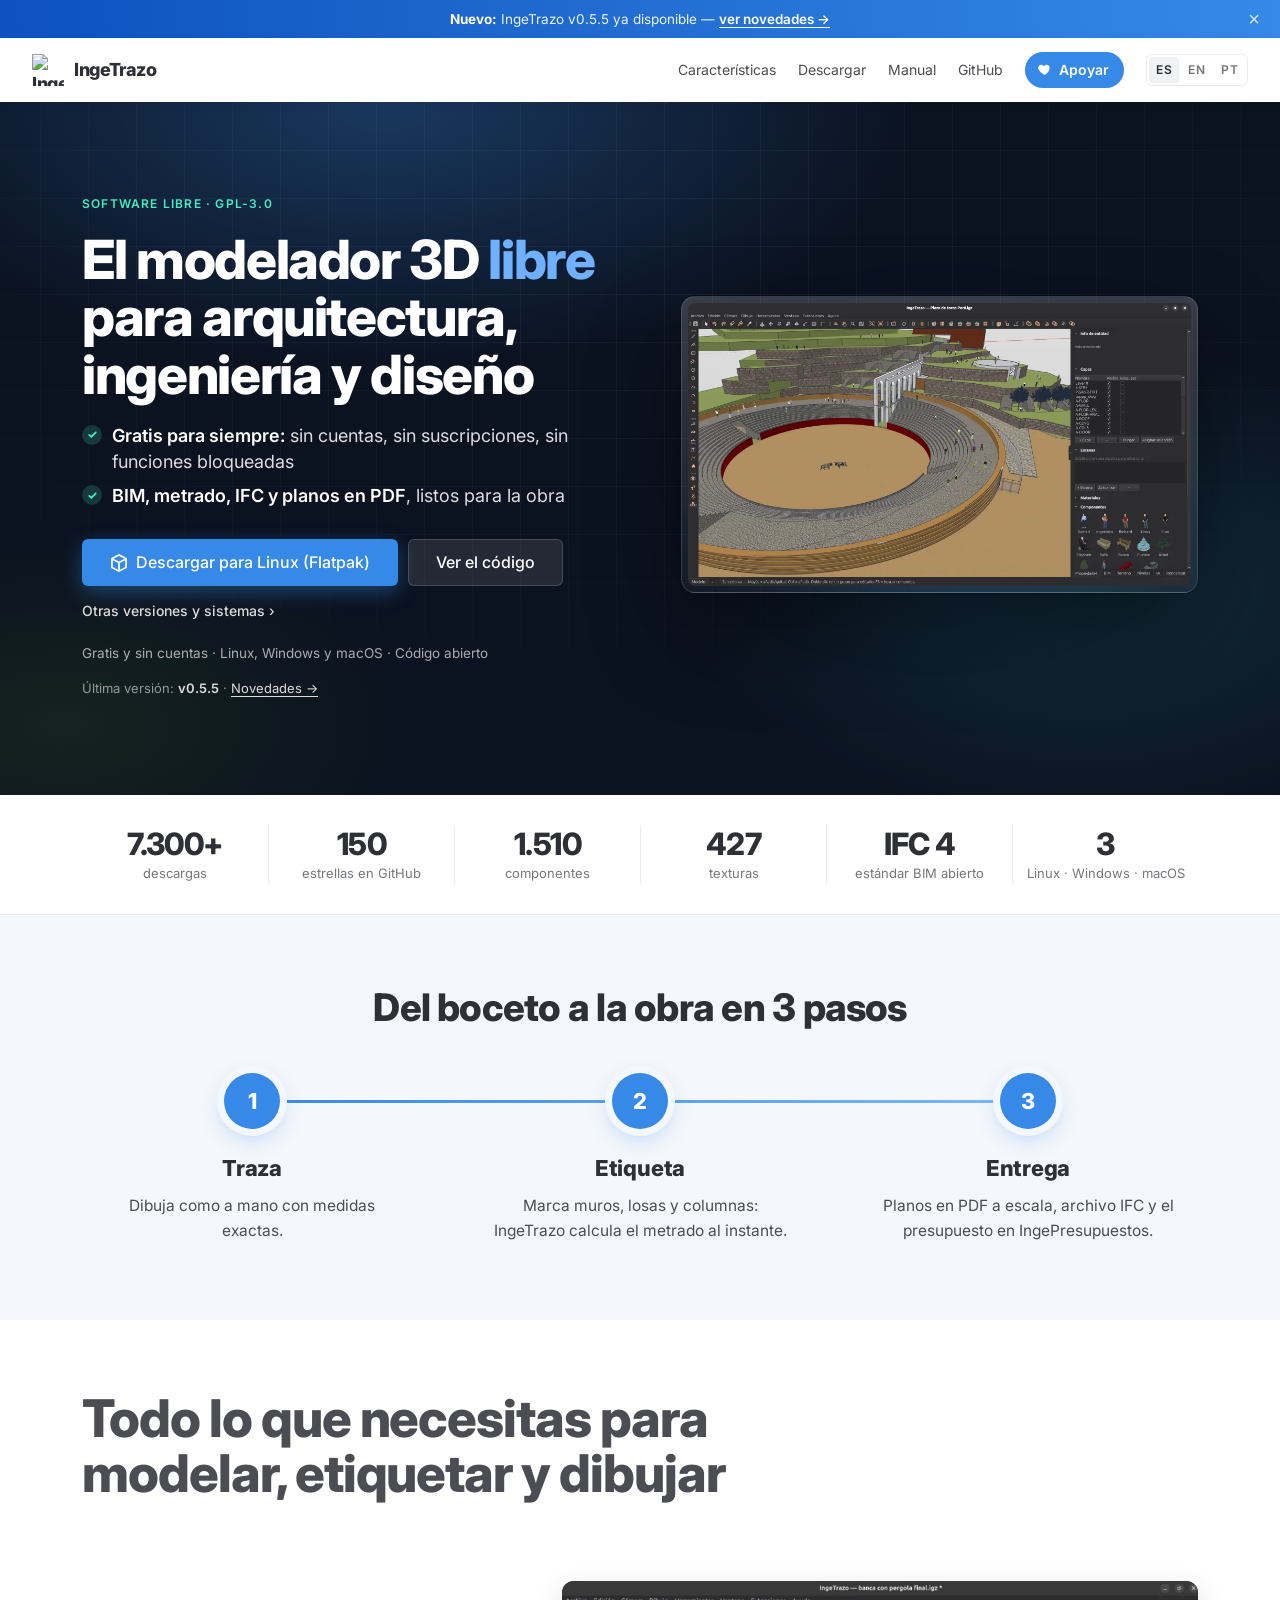
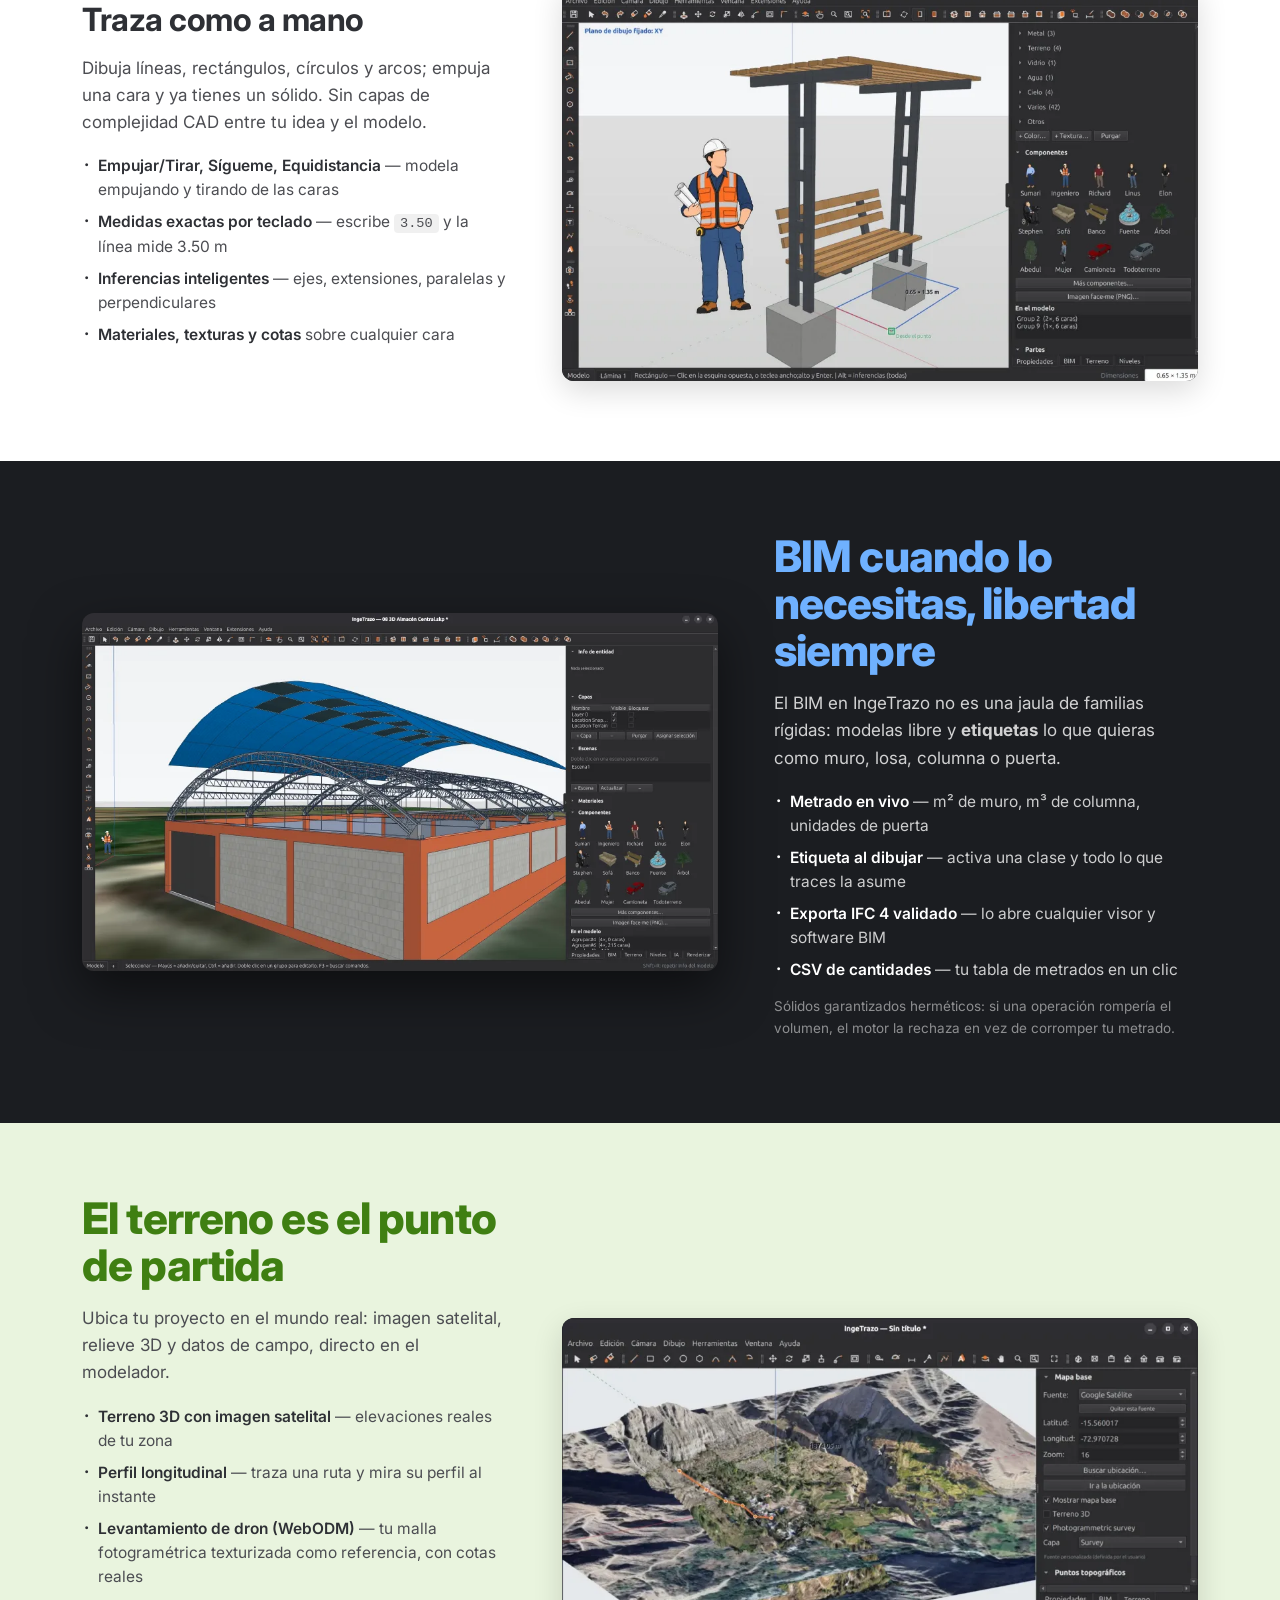
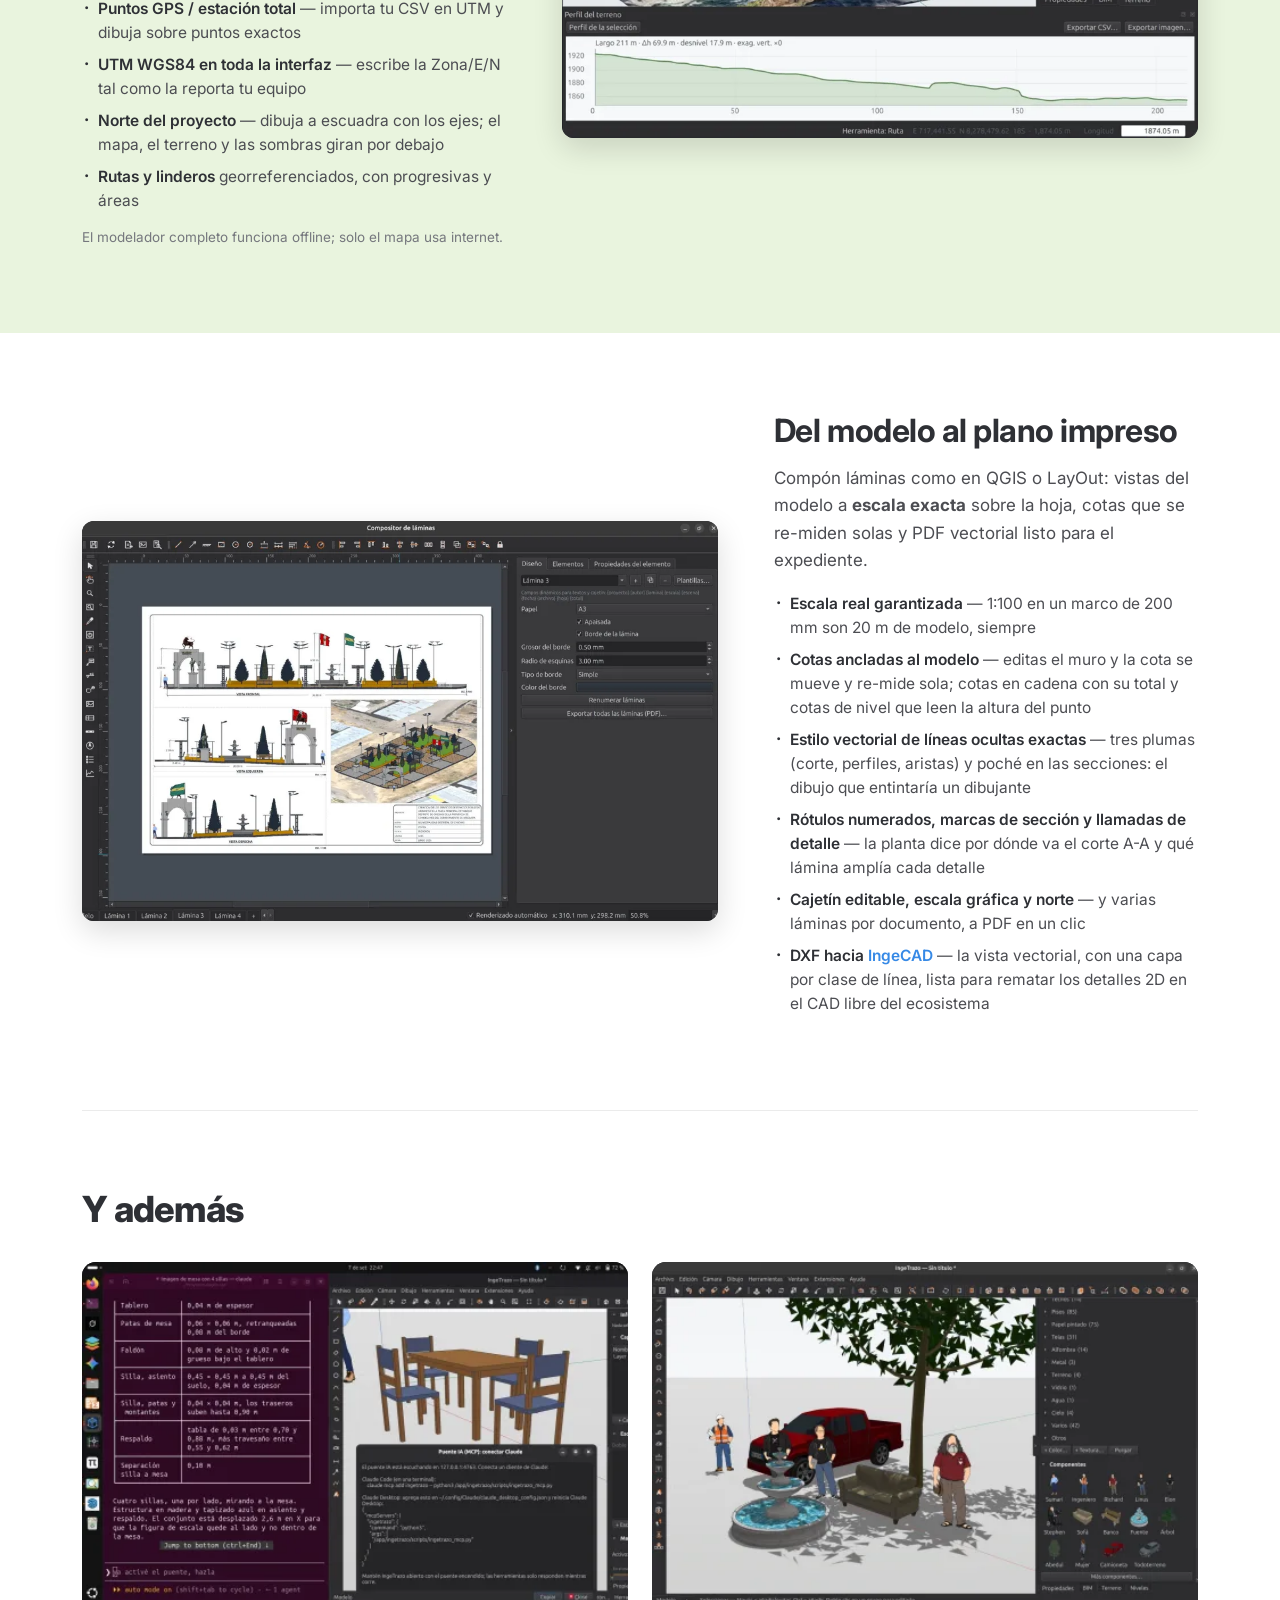
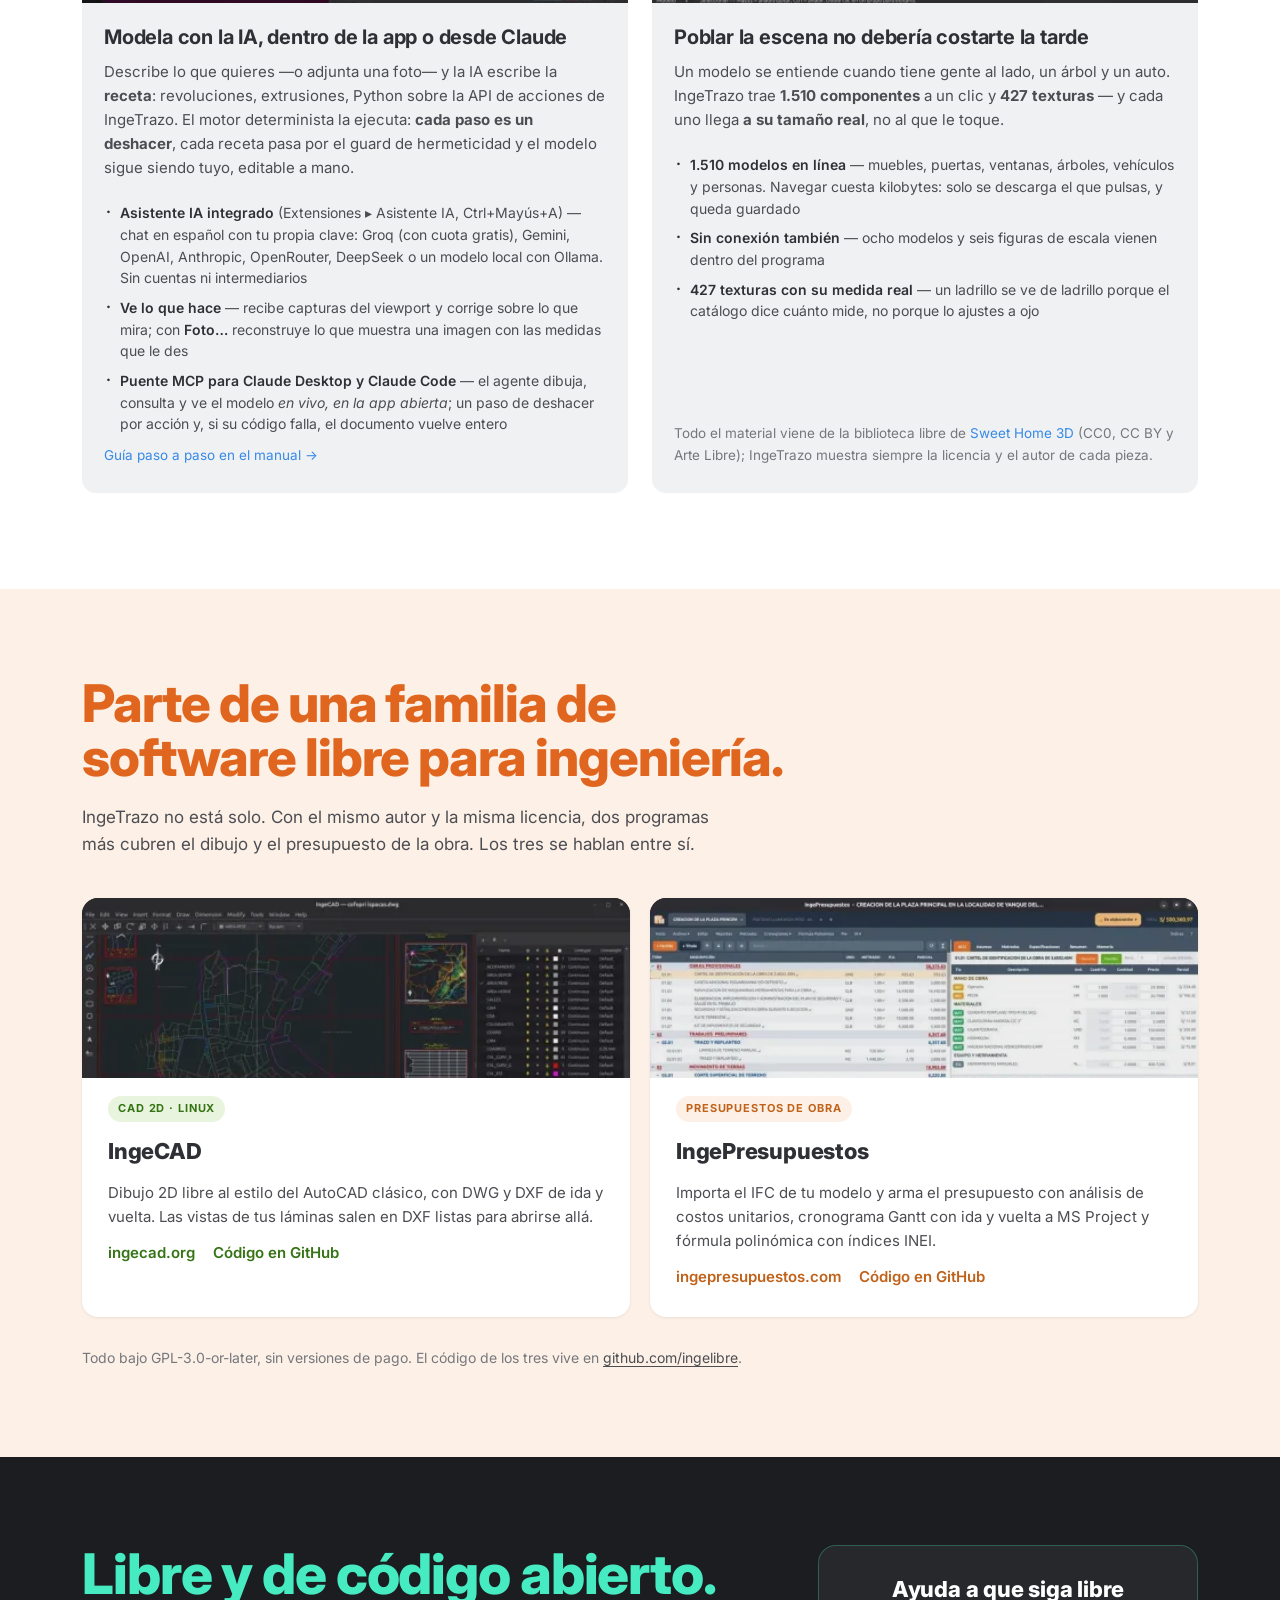
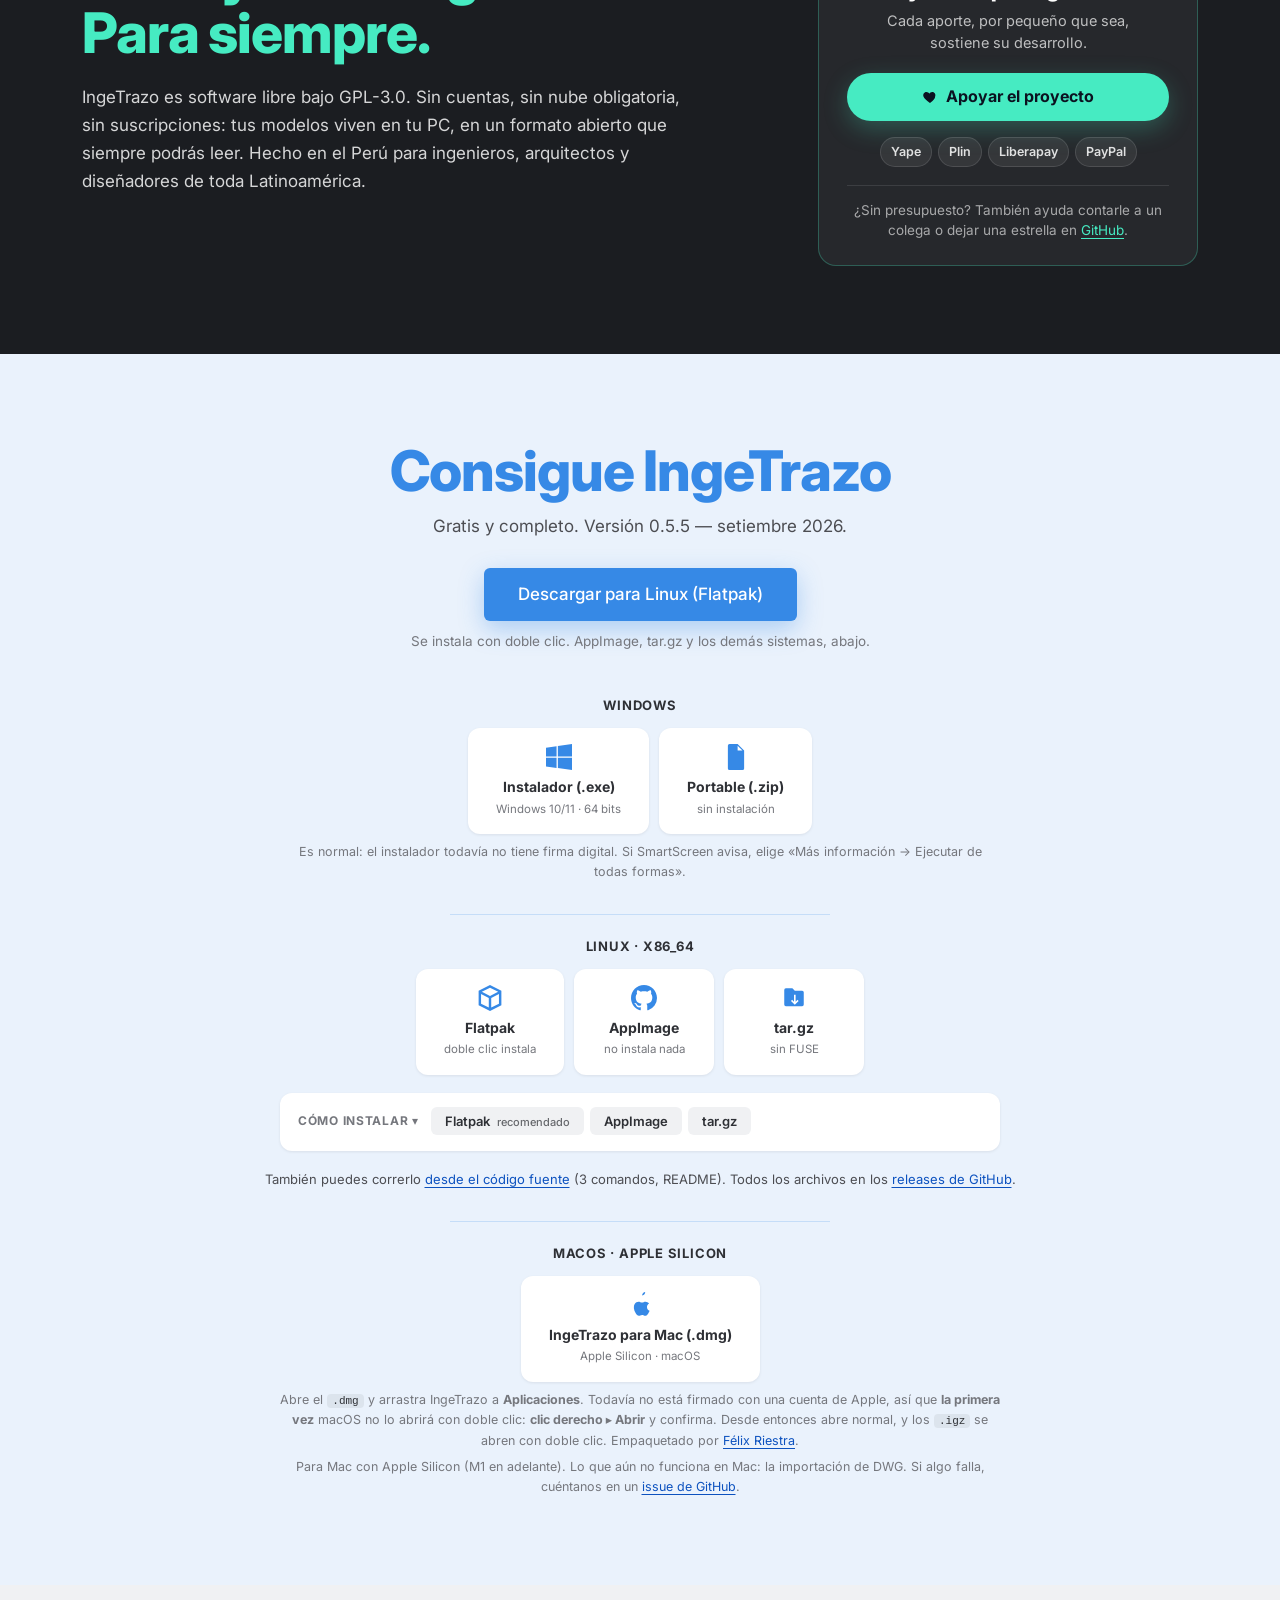
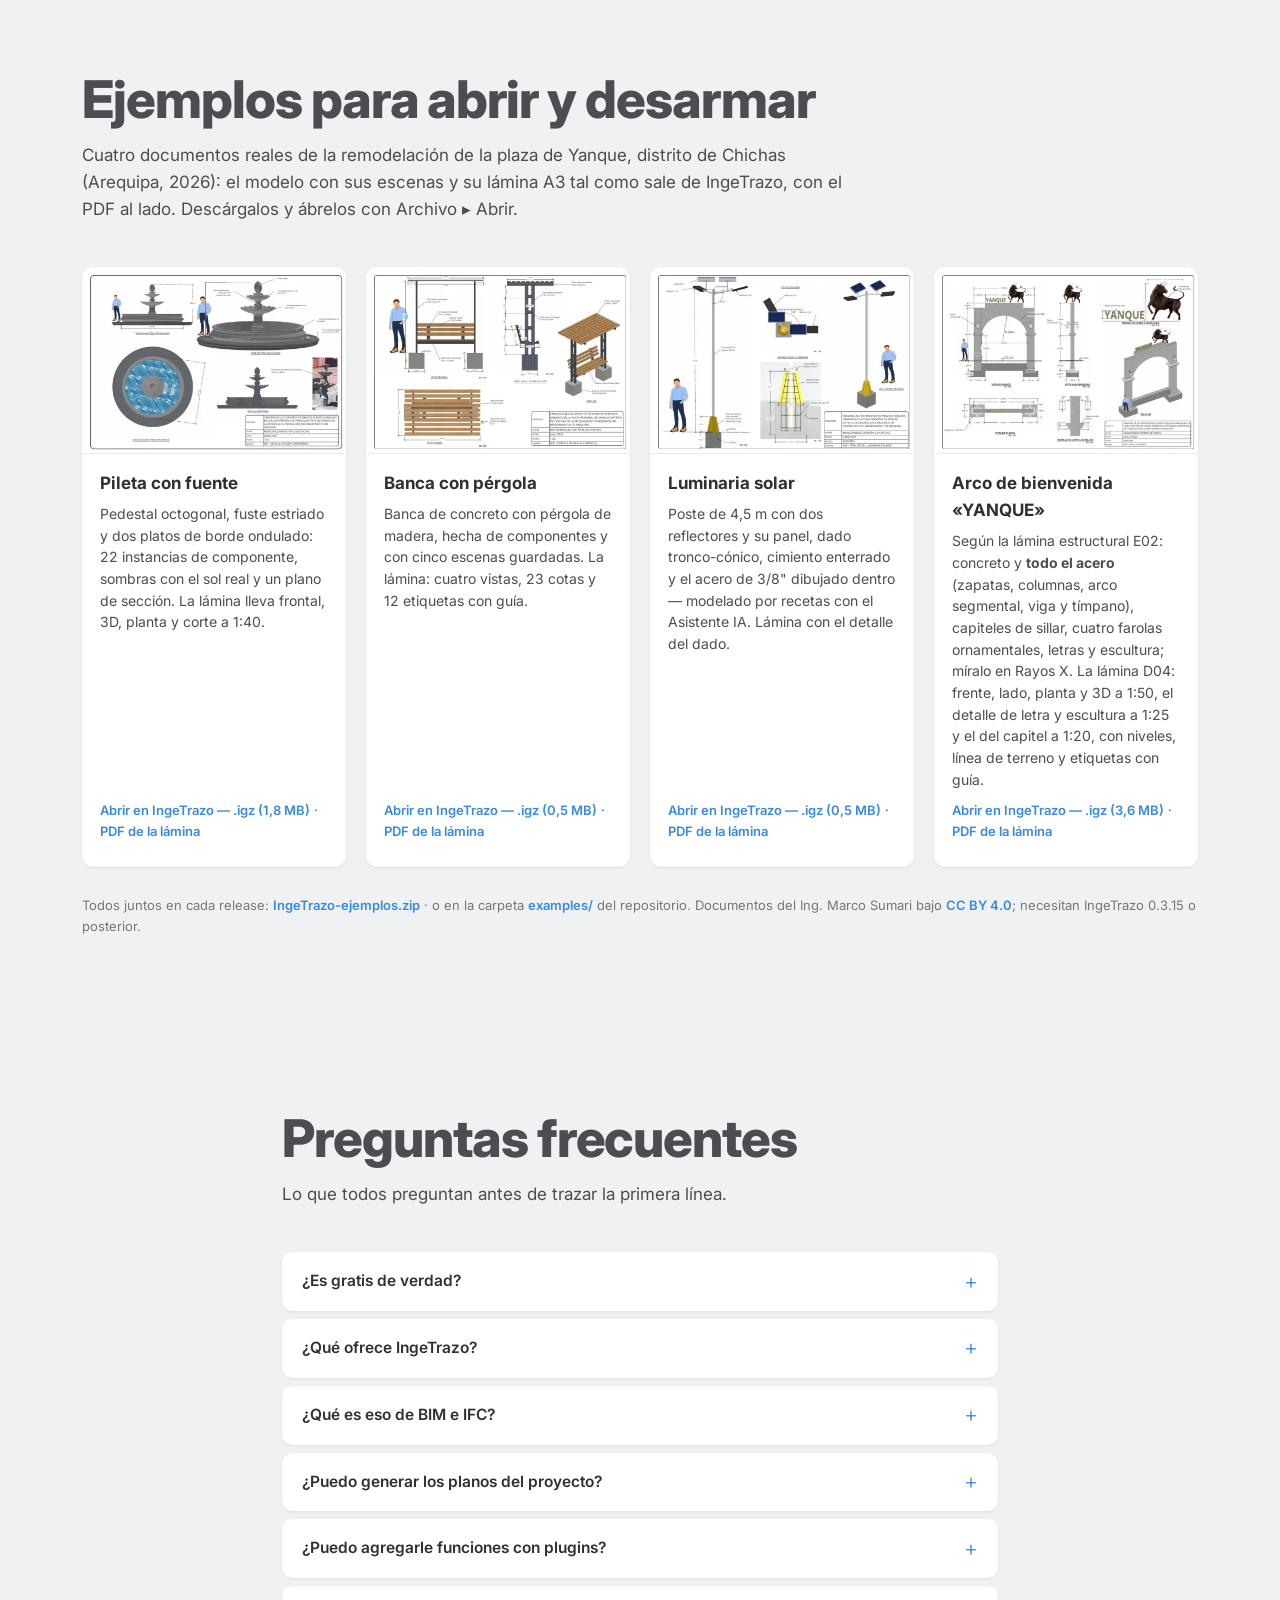
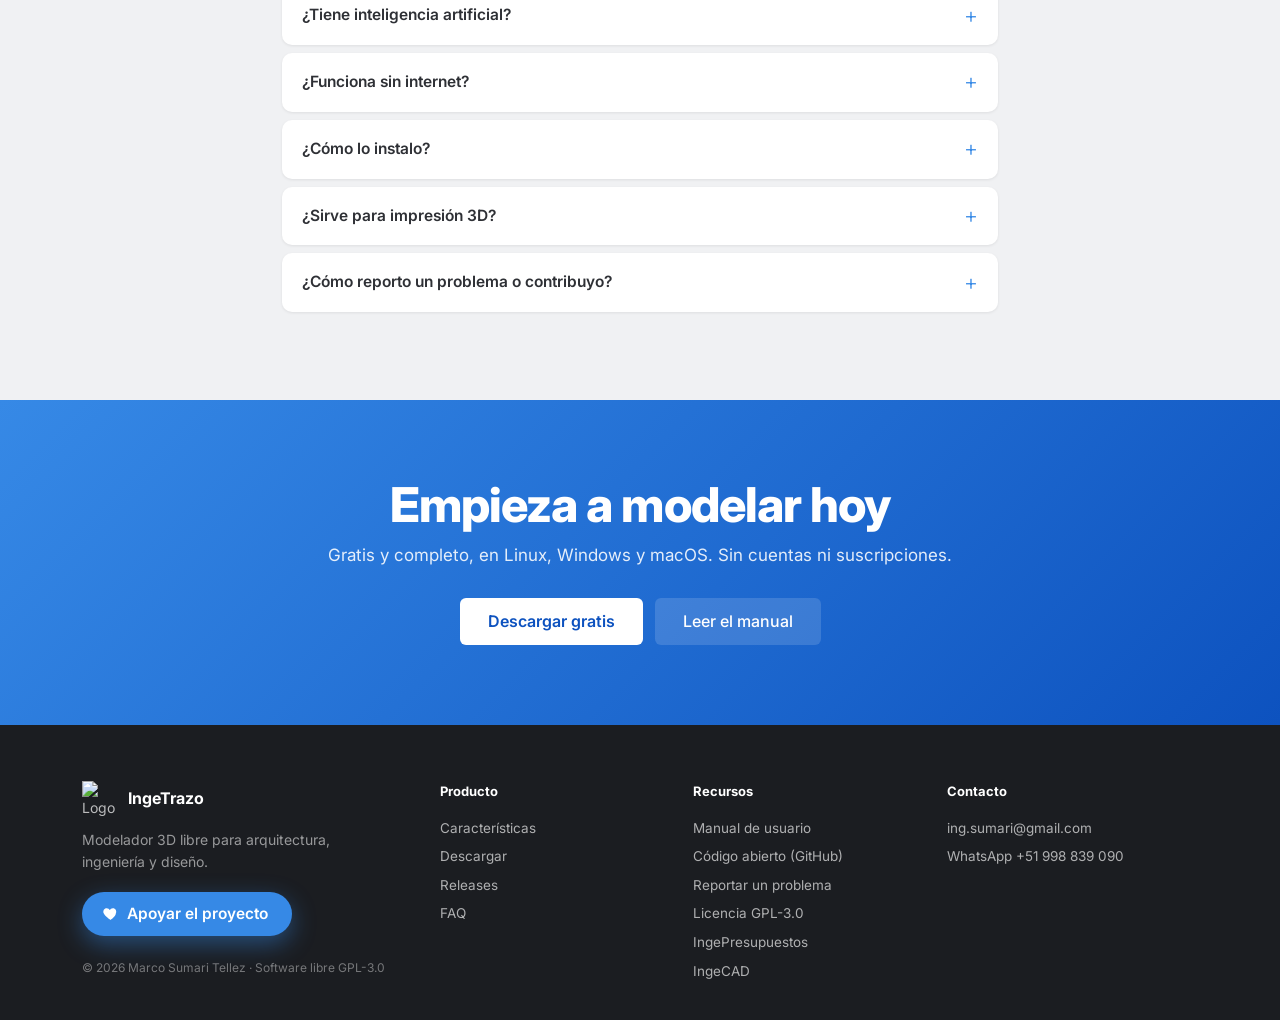
==== commit ac330bf9: "web: drop the file-format card, FAQ entry and stat; the two "And more" cards share the row Co-Author" ====
--- a/index.html
+++ b/index.html
@@ -402,7 +402,7 @@
           </a>
           <span class="fam-tag">CAD 2D · Linux</span>
           <h3>IngeCAD</h3>
-          <p>Dibujo 2D libre, con DWG y DXF de ida y vuelta. Las vistas de tus láminas salen en DXF, listas para abrirse en cualquier programa CAD.</p>
+          <p>Dibujo 2D libre al estilo del AutoCAD clásico, con DWG y DXF de ida y vuelta. Las vistas de tus láminas salen en DXF listas para abrirse allá.</p>
           <p class="fam-links">
             <a href="https://ingecad.org" target="_blank" rel="noopener">ingecad.org</a>
             <a href="https://github.com/ingelibre/ingecad" target="_blank" rel="noopener">Código en GitHub</a>
--- a/style.css
+++ b/style.css
@@ -8,38 +8,36 @@
    sección puente con IngePresupuestos.
    ──────────────────────────────────────────────────────────────────────── */
 
-/* IngeTrazo's own palette — the program's icon: Blueberry lines, Orange
-   nodes, slate faces (elementary OS colours). */
 :root {
   --accent:      #3689E6;   /* Blueberry — acento IngeTrazo */
   --accent-dk:   #0D52BF;
-  --accent-lt:   #64BAFF;   /* Blueberry claro, sobre fondo oscuro */
-  --accent-soft: #EBF4FD;
-  --teal:        #FFC27D;   /* Orange 100: los nodos del ícono (antes turquesa) */
+  --accent-lt:   #6FB1FF;
+  --accent-soft: #EAF2FC;
+  --teal:        #46EBC2;   /* «Libre para siempre» */
   --orange:      #F37329;   /* IngePresupuestos (sección puente) */
   --orange-dk:   #C0621A;
-  --orange-soft: #FEF5EB;
-  --lime-soft:   #F2F9EC;   /* sección Terreno */
+  --orange-soft: #FDF1E7;
+  --lime-soft:   #E9F4DE;   /* sección Terreno */
   --lime:        #68B723;
   --lime-dk:     #3F7F12;
-  --slate-900:   #1A2434;
-  --slate-700:   #273445;
-  --slate-500:   #485A6C;
-  --slate-300:   #667885;
-  --silver-100:  #F8F9FA;
-  --silver-300:  #D4D4D4;
+  --canvas:      #FFFFFF;   /* lienzo entre tarjetas */
+  --night:       #1B1D21;   /* tarjetas oscuras */
+  --card:        #F0F1F3;   /* tarjetas claras */
+  --head:        #2E3035;
+  --text:        #4C4D52;
+  --muted:       #75777D;
+  --line:        rgba(0,0,0,0.08);
   --white:       #FFFFFF;
-  --canvas:      #FFFFFF;   /* lienzo entre tarjetas */
-  --night:       #1A2434;   /* tarjetas y secciones oscuras */
-  --card:        #F8F9FA;   /* tarjetas claras */
-  --head:        #1A2434;
-  --text:        #273445;
-  --muted:       #667885;
-  --line:        rgba(26,36,52,0.10);
+  /* alias que usa la página /apoyar */
+  --slate-900:   var(--head);
+  --slate-700:   var(--text);
+  --slate-500:   var(--text);
+  --slate-300:   var(--muted);
+  --silver-100:  var(--card);
   --radius:      12px;
   --radius-sm:   6px;
-  --shadow:      0 2px 8px rgba(0,0,0,0.06);
-  --shadow-img:  0 12px 40px rgba(0,0,0,0.10), 0 2px 8px rgba(0,0,0,0.06);
+  --shadow:      0 1px 3px rgba(0,0,0,0.08);
+  --shadow-img:  0 10px 30px rgba(0,0,0,0.14);
 }
 
 *, *::before, *::after { box-sizing: border-box; }
@@ -209,9 +207,9 @@
   padding: 88px max(32px, calc((100% - 1180px) / 2 + 32px)) 96px;
   background:
     radial-gradient(60% 55% at 30% 0%, rgba(54,137,230,0.32) 0%, transparent 70%),
-    radial-gradient(45% 50% at 85% 70%, rgba(255,194,125,0.10) 0%, transparent 70%),
+    radial-gradient(45% 50% at 85% 70%, rgba(63,208,230,0.14) 0%, transparent 70%),
     radial-gradient(40% 40% at 5% 90%, rgba(104,183,35,0.10) 0%, transparent 70%),
-    #1A2434;
+    #0B1220;
   overflow: hidden;
   isolation: isolate;
 }
@@ -261,13 +259,6 @@
   letter-spacing: -0.025em;
   margin-bottom: 20px;
   animation: hero-fade-up 0.8s 0.08s ease both;
-.hero-name {                           /* pronunciation, on the dark hero */
-  font-size: 14px;
-  color: rgba(255,255,255,0.72);
-  margin: -8px 0 18px;
-  animation: hero-fade-up 0.8s 0.1s ease both;
-}
-.hero-name strong { color: var(--white); font-weight: 700; }
 }
 .grad-text { color: var(--accent-lt); }
 .hero-ctas {
@@ -282,6 +273,8 @@
   from { transform: translateY(14px); }
   to   { transform: translateY(0); }
 }
+.hero-version { display: block; width: 100%; margin-top: 8px; font-size: 13px; color: rgba(255,255,255,0.55); }
+#latest-version { font-weight: 600; color: rgba(255,255,255,0.85); }
 
 @media (max-width: 900px) {
   .hero { grid-template-columns: 1fr; gap: 44px; padding: 64px 20px 72px; }
@@ -476,7 +469,7 @@
 .bridge h2 {
   font-size: clamp(30px, 4.4vw, 52px);
   line-height: 1.05;
-  font-weight: 800; color: var(--orange); letter-spacing: -0.02em;
+  font-weight: 800; color: #E0661F; letter-spacing: -0.02em;
   max-width: 760px; margin: 0 0 18px;
 }
 .bridge p {
@@ -574,7 +567,7 @@
   position: relative; overflow: hidden;
   padding: 30px 28px 24px; text-align: center;
   background: rgba(255,255,255,0.05);
-  border: 1px solid rgba(255,194,125,0.28);
+  border: 1px solid rgba(70,235,194,0.28);
   border-radius: 18px;
 }
 .impact-card-q {
@@ -584,14 +577,14 @@
 .impact .impact-card-sub { font-size: 14.5px; line-height: 1.5; color: rgba(255,255,255,0.7); margin: 0 auto 20px; max-width: 290px; }
 .impact-card-btn {
   display: flex; justify-content: center; width: 100%;
-  background: var(--teal); color: #1A2434; font-weight: 700; border-radius: 999px;
-  box-shadow: 0 8px 24px rgba(255,194,125,0.25);
+  background: var(--teal); color: #0B1220; font-weight: 700; border-radius: 999px;
+  box-shadow: 0 8px 24px rgba(70,235,194,0.25);
 }
 .impact-card-btn::before {
   content: ''; width: 16px; height: 16px; flex: none;
-  background: url("data:image/svg+xml,%3Csvg xmlns='http://www.w3.org/2000/svg' viewBox='0 0 24 24'%3E%3Cpath fill='%231A2434' d='M12 21s-7.5-4.6-9.6-9.3C.9 8.2 3 4.5 6.6 4.5c2.1 0 3.6 1.2 4.4 2.6.8-1.4 2.3-2.6 4.4-2.6 3.6 0 5.7 3.7 4.2 7.2C19.5 16.4 12 21 12 21z'/%3E%3C/svg%3E") center / contain no-repeat;
-}
-.impact-card-btn:hover { background: #FFD6A6; color: #1A2434; }
+  background: url("data:image/svg+xml,%3Csvg xmlns='http://www.w3.org/2000/svg' viewBox='0 0 24 24'%3E%3Cpath fill='%230B1220' d='M12 21s-7.5-4.6-9.6-9.3C.9 8.2 3 4.5 6.6 4.5c2.1 0 3.6 1.2 4.4 2.6.8-1.4 2.3-2.6 4.4-2.6 3.6 0 5.7 3.7 4.2 7.2C19.5 16.4 12 21 12 21z'/%3E%3C/svg%3E") center / contain no-repeat;
+}
+.impact-card-btn:hover { background: #6FF2D2; color: #0B1220; }
 .impact-card-btn:hover::before { animation: latido 0.9s ease; }
 .pay-chips { display: flex; flex-wrap: wrap; justify-content: center; gap: 6px; margin: 16px 0 18px; }
 .pay-chips li {
@@ -690,7 +683,7 @@
   font-family: inherit;
 }
 .dl-tab em { font-style: normal; font-weight: 500; font-size: 11px; opacity: 0.7; margin-left: 4px; }
-.dl-tab:hover { background: #E3E8EE; }
+.dl-tab:hover { background: #E4E6EA; }
 .dl-tab.is-active::after { content: ' ▴'; font-size: 10px; }
 .dl-tab.is-active { background: var(--accent); color: var(--white); }
 .dl-panel p { font-size: 14px; color: var(--text); margin: 0; }
@@ -762,7 +755,6 @@
 .footer-col li a { color: rgba(255,255,255,0.65); font-size: 13.5px; }
 .footer-col li a:hover { color: var(--white); }
 .footer-copy { font-size: 12px; color: rgba(255,255,255,0.4) !important; margin-top: 14px; }
-.footer-legal { font-size: 11.5px; color: rgba(255,255,255,0.5); margin-top: 36px; text-align: center; }
 
 @media print {
   .nav, .hero-ctas, .download-section, .footer { display: none; }
@@ -906,15 +898,6 @@
   .aporte-qr       { display: none; }
 }
 
-/* ── Política de firma de código (/firma) — texto largo sobre la tarjeta de /apoyar ── */
-.policy h3 { font-size: 17px; margin: 26px 0 10px; color: var(--slate-700, #334155); }
-.policy ul { margin: 0 0 8px; padding-left: 20px; color: var(--slate-500); font-size: 15px; line-height: 1.65; }
-.policy li { margin-bottom: 6px; }
-.policy li a, .policy-sponsor a { color: var(--accent-dk); text-decoration: none; }
-.policy li a:hover, .policy-sponsor a:hover { text-decoration: underline; }
-.policy code { font-size: 13.5px; background: #F1F4F7; padding: 1px 5px; border-radius: 4px; }
-.policy-sponsor { font-size: 16px; margin: 0 0 14px; }
-
 /* ============ Cifras bajo la portada: columnas iguales, centradas ============ */
 .stats { border-bottom: 1px solid var(--line); }
 .stats-row {
@@ -942,6 +925,8 @@
   .stat span { white-space: normal; }
 }
 
+.hero-version a { color: rgba(255,255,255,0.85); text-decoration: underline; text-underline-offset: 3px; }
+.hero-version a:hover { color: var(--white); }
 
 /* ============ Descarga: botón para tu sistema ============ */
 .dl-primary { margin: -16px auto 40px; }
@@ -978,12 +963,12 @@
   font-size: 14px; line-height: 1.55; text-align: center; cursor: default;
 }
 
-/* ============ «Y además»: IA, componentes e importar ============ */
+/* ============ «Y además»: IA y componentes ============ */
 .more-title {
   font-size: clamp(26px, 3vw, 36px); line-height: 1.1; font-weight: 800;
   color: var(--head); letter-spacing: -0.02em; margin-bottom: 32px;
 }
-.more-grid { display: grid; grid-template-columns: repeat(3, 1fr); gap: 24px; align-items: stretch; }  /* tarjetas de la misma altura */
+.more-grid { display: grid; grid-template-columns: repeat(2, 1fr); gap: 24px; align-items: stretch; }  /* tarjetas de la misma altura */
 .more-card {
   background: var(--card); border-radius: 14px; overflow: hidden;
   display: flex; flex-direction: column;
@@ -1001,6 +986,25 @@
 .more-body .feat-list li { font-size: 14px; }
 @media (max-width: 960px) { .more-grid { grid-template-columns: 1fr; max-width: 640px; } }
 
+/* ============ Portada: tres puntos con ✓ ============ */
+.hero-checks { margin: 0 0 30px; display: grid; gap: 8px; }
+.hero-checks li {
+  position: relative; padding-left: 30px;
+  font-size: clamp(15.5px, 1.6vw, 18px); line-height: 1.45; color: rgba(255,255,255,0.86);
+}
+.hero-checks li strong { color: var(--white); font-weight: 600; }
+.hero-checks li::before {
+  content: ''; position: absolute; left: 0; top: 2px; width: 20px; height: 20px; border-radius: 50%;
+  background: rgba(70,235,194,0.18) url("data:image/svg+xml,%3Csvg xmlns='http://www.w3.org/2000/svg' viewBox='0 0 16 16'%3E%3Cpath fill='none' stroke='%2346EBC2' stroke-width='2.2' stroke-linecap='round' stroke-linejoin='round' d='M4 8.5l2.6 2.5L12 5.5'/%3E%3C/svg%3E") center / 13px no-repeat;
+}
+.hero-checks code { background: rgba(255,255,255,0.14); color: var(--white); }
+
+/* ============ Del boceto a la obra en 3 pasos: línea de tiempo ============ */
+.steps { padding: 72px 0 76px; background: #F4F7FB; }
+.steps h2 {
+  font-size: clamp(26px, 3vw, 38px); line-height: 1.1; font-weight: 800;
+  color: var(--head); letter-spacing: -0.02em; margin-bottom: 44px; text-align: center;
+}
 @media (max-width: 860px) { .steps h2 { text-align: left; } }
 .steps-row {
   --gap: 48px; --dot: 56px;
@@ -1012,14 +1016,14 @@
   top: calc(var(--dot) / 2 - 1px); height: 3px; border-radius: 3px;
   left: calc((100% - 2 * var(--gap)) / 6);           /* centro de la 1.ª columna */
   right: calc((100% - 2 * var(--gap)) / 6);          /* centro de la 3.ª */
-  background: linear-gradient(90deg, var(--accent), #64BAFF);
+  background: linear-gradient(90deg, var(--accent), #7CB8FF);
 }
 .step { position: relative; z-index: 1; display: flex; flex-direction: column; align-items: center; text-align: center; }
 .step-n {
   display: flex; align-items: center; justify-content: center;
   width: var(--dot); height: var(--dot); border-radius: 50%; margin-bottom: 22px;
   background: var(--accent); color: var(--white); font-weight: 800; font-size: 22px;
-  box-shadow: 0 0 0 7px var(--silver-100), 0 8px 22px rgba(54,137,230,0.35);
+  box-shadow: 0 0 0 7px #F4F7FB, 0 8px 22px rgba(54,137,230,0.35);
 }
 .step h3 { font-size: 22px; font-weight: 800; color: var(--head); letter-spacing: -0.01em; margin-bottom: 8px; }
 .step p { font-size: 15.5px; line-height: 1.6; color: var(--text); max-width: 300px; }
@@ -1028,7 +1032,7 @@
   .steps-row::before {                 /* en vertical, a la izquierda */
     top: calc(var(--dot) / 2); bottom: calc(var(--dot) / 2); left: calc(var(--dot) / 2 - 1px);
     right: auto; width: 3px; height: auto;
-    background: linear-gradient(180deg, var(--accent), #64BAFF);
+    background: linear-gradient(180deg, var(--accent), #7CB8FF);
   }
   .step { display: block; text-align: left; padding-left: calc(var(--dot) + 20px); min-height: var(--dot); }
   .step-n { position: absolute; left: 0; top: 0; margin: 0; font-size: 19px; }
@@ -1081,92 +1085,14 @@
 
 /* ============ Portada: descarga directa y frase de confianza ============ */
 #hero-dl svg { width: 18px; height: 18px; flex: none; color: currentColor; margin: 0; }
-
-/* ============ Portada: el lema arriba, qué es debajo ============ */
-.hero-lead {
-  font-size: clamp(18px, 2vw, 23px); line-height: 1.4; font-weight: 500;
-  color: rgba(255,255,255,0.88); margin: -6px 0 16px; max-width: 30ch;
-  animation: hero-fade-up 0.8s 0.1s ease both;
-}
-.hero .hero-name { color: rgba(255,255,255,0.78); margin: 0 0 22px; }
-.hero .hero-name em { color: rgba(255,255,255,0.9); }
-
-/* ============ Menú oscuro: se funde con la portada ============ */
-.nav {
-  background: rgba(26,36,52,0.95);
-  -webkit-backdrop-filter: saturate(140%) blur(10px);
-  backdrop-filter: saturate(140%) blur(10px);
-  box-shadow: 0 1px 0 rgba(255,255,255,0.07);
-}
-.nav-brand, .nav-brand:hover { color: var(--white); }
-.nav-links > a { color: rgba(255,255,255,0.74); }
-.nav-links > a:hover { color: var(--white); }
-.lang-switch { border-color: rgba(255,255,255,0.16); }
-.nav-links .lang-switch a { color: rgba(255,255,255,0.6); }
-.nav-links .lang-switch a:hover { color: var(--white); }
-.nav-links .lang-switch a[aria-current] { background: rgba(255,255,255,0.12); color: var(--white); }
-.nav-toggle span { background: var(--white); }
-@media (max-width: 900px) {
-  .nav-links.open { background: #1A2434; box-shadow: 0 12px 24px rgba(0,0,0,0.35); }
-}
-.nav-links > a { font-weight: 600; }       /* menú en negrita (Marco) */
-
-/* ============ Portada clara y centrada: el lema, qué es, un botón y la
-   captura grande debajo (como la portada anterior), sobre papel de plano
-   claro. Los contadores siguen justo debajo. ============ */
-.hero {
-  display: block;
-  text-align: center;
-  padding: 76px 20px 0;
-  background:
-    radial-gradient(50% 60% at 50% 0%, rgba(54,137,230,0.13) 0%, transparent 70%),
-    radial-gradient(35% 45% at 88% 35%, rgba(255,194,125,0.14) 0%, transparent 70%),
-    radial-gradient(35% 45% at 10% 60%, rgba(104,183,35,0.08) 0%, transparent 70%),
-    #FFFFFF;
-}
-.hero::before {                       /* la retícula, ahora tinta sobre papel */
-  background-image:
-    linear-gradient(rgba(26,36,52,0.05) 1px, transparent 1px),
-    linear-gradient(90deg, rgba(26,36,52,0.05) 1px, transparent 1px);
-  -webkit-mask-image: radial-gradient(ellipse 70% 60% at 50% 20%, #000 20%, transparent 80%);
-  mask-image: radial-gradient(ellipse 70% 60% at 50% 20%, #000 20%, transparent 80%);
-}
-.hero .hero-center { max-width: 820px; margin: 0 auto; }
-.hero-badge { color: var(--orange-dk); }
-.hero-center h1 {
-  color: var(--head);
-  font-size: clamp(40px, 6.2vw, 76px);
-  letter-spacing: -0.035em;
-  margin-bottom: 18px;
-}
-.grad-text { color: var(--accent); }
-.hero-lead {
-  color: var(--text); max-width: none; margin: 0 auto 10px;
-  font-size: clamp(18px, 2.1vw, 24px);
-}
-.hero .hero-name { color: var(--muted); margin: 0 auto 32px; }
-.hero .hero-name strong { color: var(--head); }
-.hero .hero-name em { color: var(--text); }
-.hero-ctas { justify-content: center; }
-.hero .btn-ghost { background: var(--white); color: var(--head); box-shadow: inset 0 0 0 1px var(--silver-300); }
-.hero .btn-ghost:hover { background: var(--silver-100); color: var(--head); }
-.hero-screenshot-wrap {               /* la captura grande, apoyada en el borde */
-  max-width: 1120px; margin: 52px auto 0; padding: 0 12px;
-}
-.hero-screenshot-wrap::before {
-  left: 12%; right: 12%; top: 18%; bottom: 0;
-  background: radial-gradient(closest-side, rgba(54,137,230,0.28), transparent);
-}
-.hero-img {
-  display: block;
-  border-radius: 14px 14px 0 0;
-  padding: 6px 6px 0;
-  background: #1A2434;
-  border: 1px solid rgba(26,36,52,0.18);
-  border-bottom: 0;
-  box-shadow: 0 -10px 60px -20px rgba(26,36,52,0.35);
-}
-@media (max-width: 900px) {
-  .hero { padding: 56px 16px 0; }
-    .hero-screenshot-wrap { margin-top: 40px; padding: 0; }
-}
+.hero-more {
+  display: block; width: 100%; margin-top: 4px;
+  font-size: 14px; font-weight: 500; color: rgba(255,255,255,0.85);
+}
+.hero-more:hover { color: var(--white); text-decoration: underline; text-underline-offset: 3px; }
+.hero-more[hidden] { display: none; }
+.hero-trust {
+  display: block; width: 100%; margin-top: 10px;
+  font-size: 13.5px; color: rgba(255,255,255,0.65);
+}
+.hero-trust + .hero-version { margin-top: 4px; }
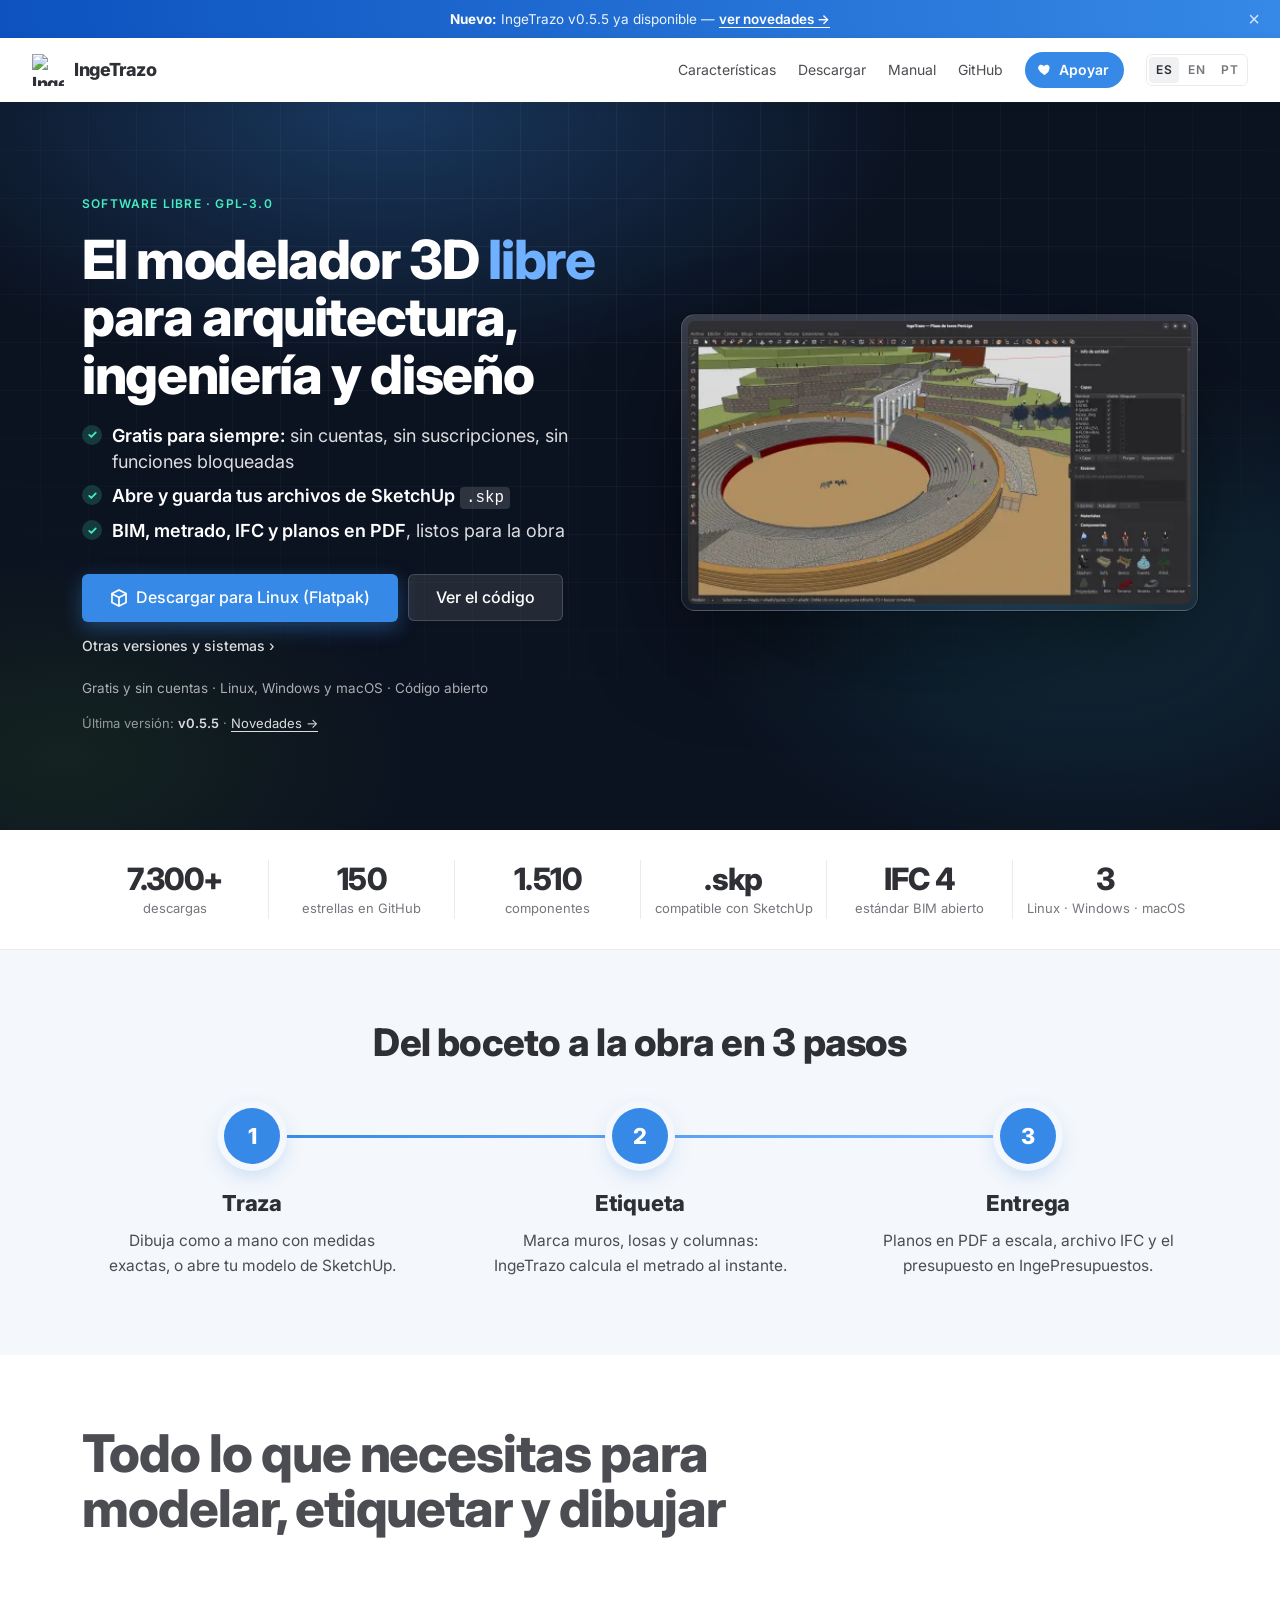
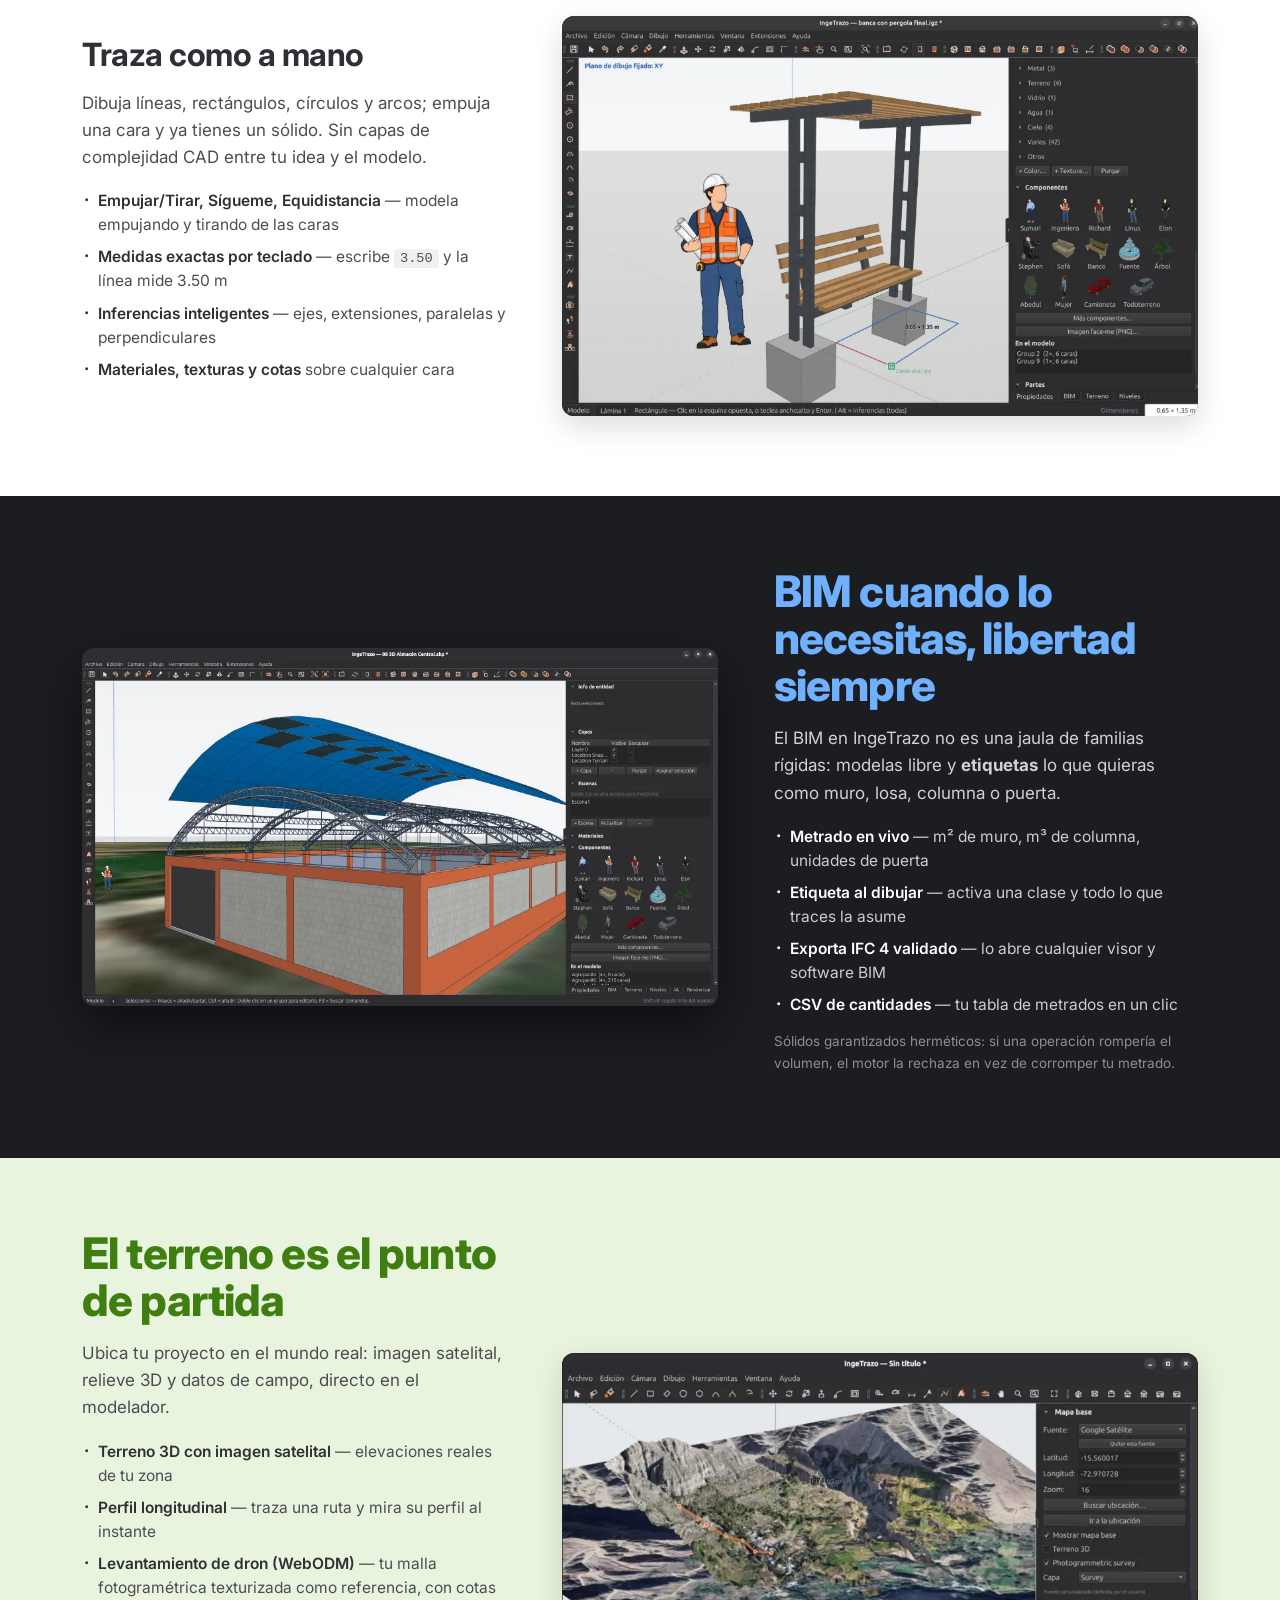
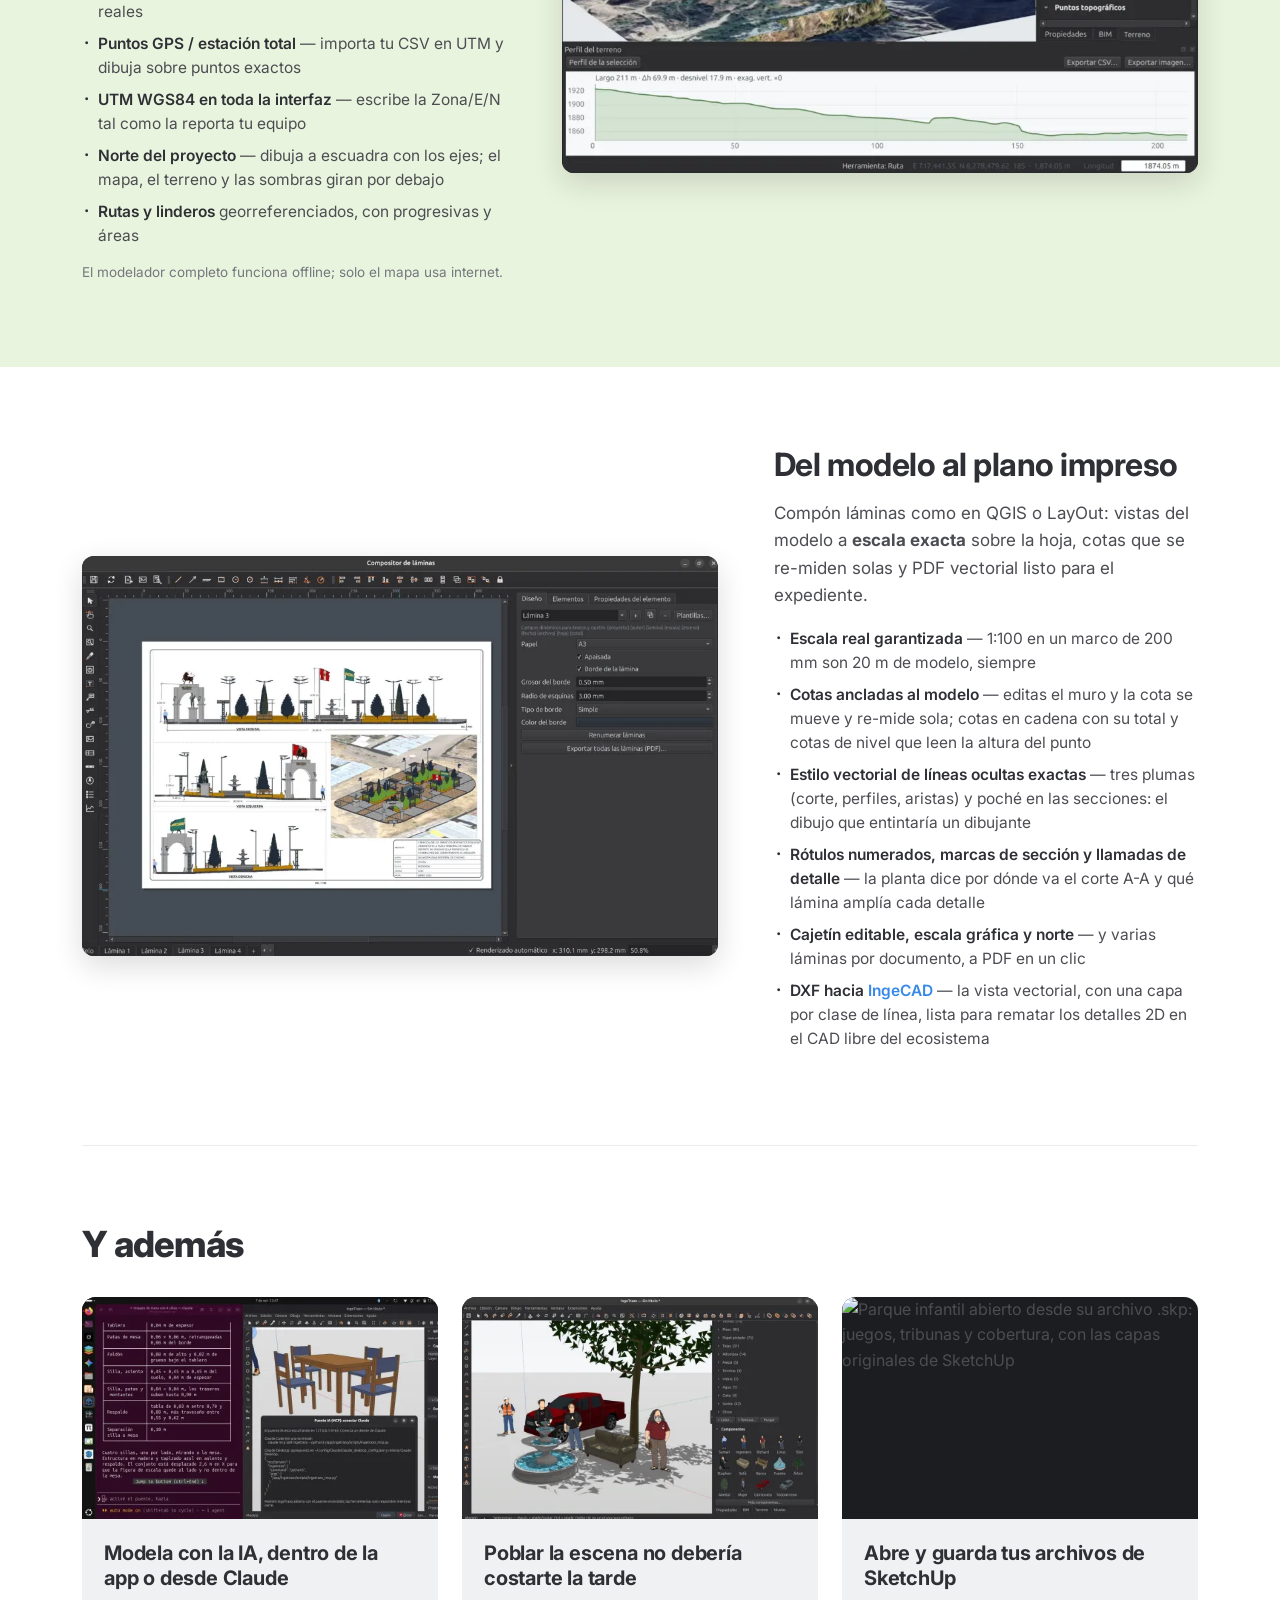
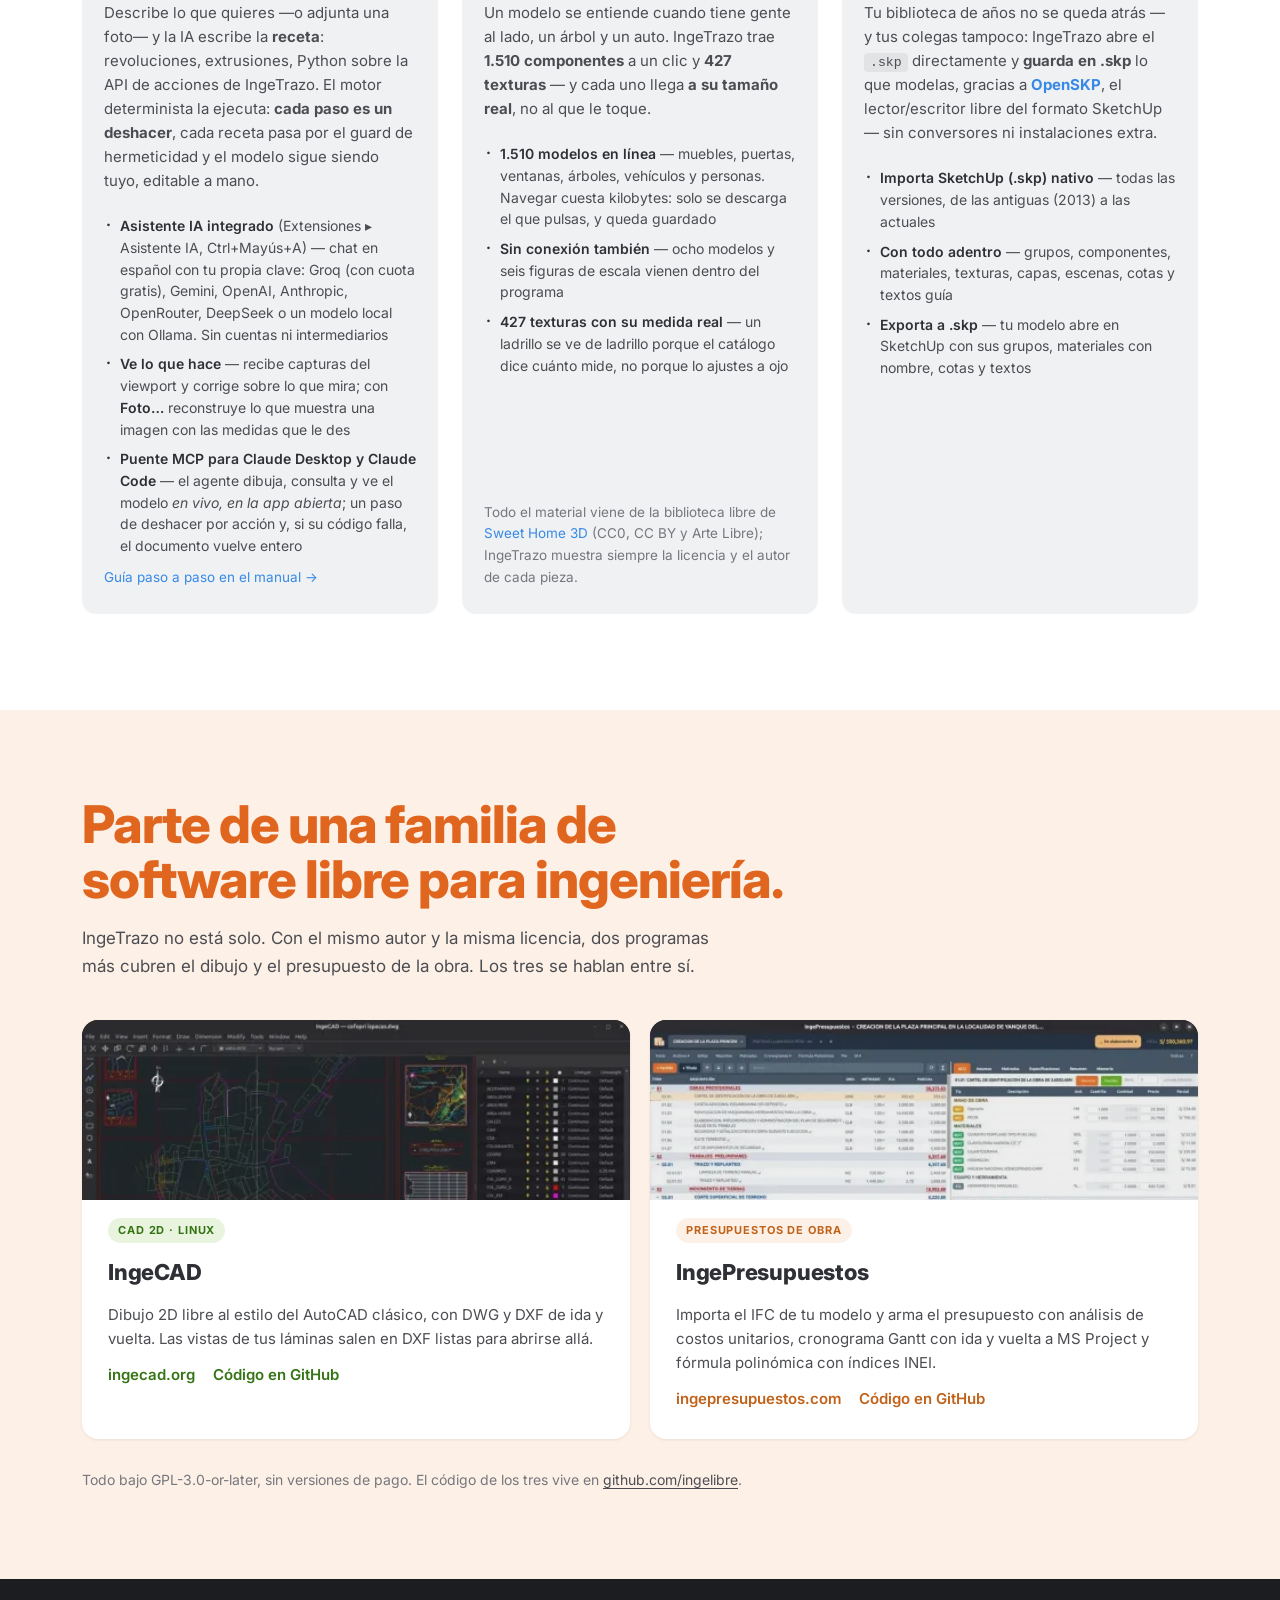
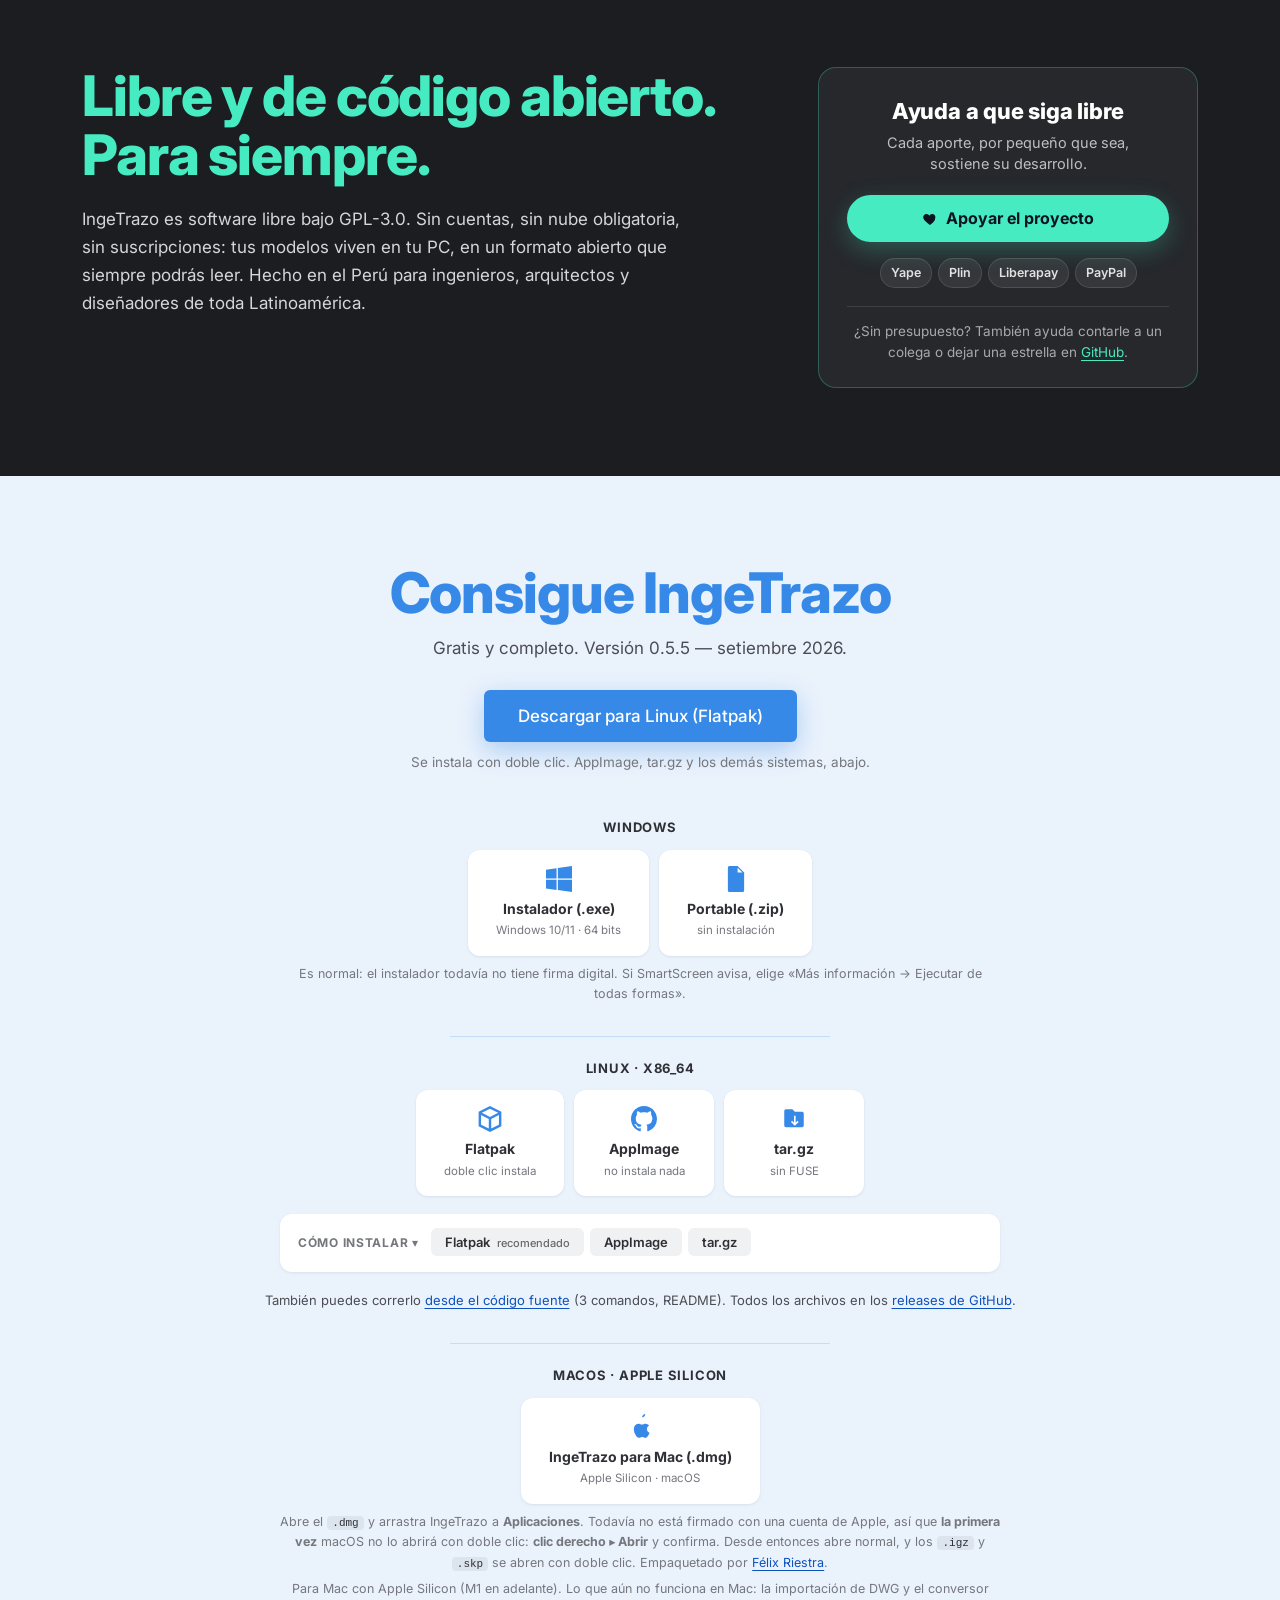
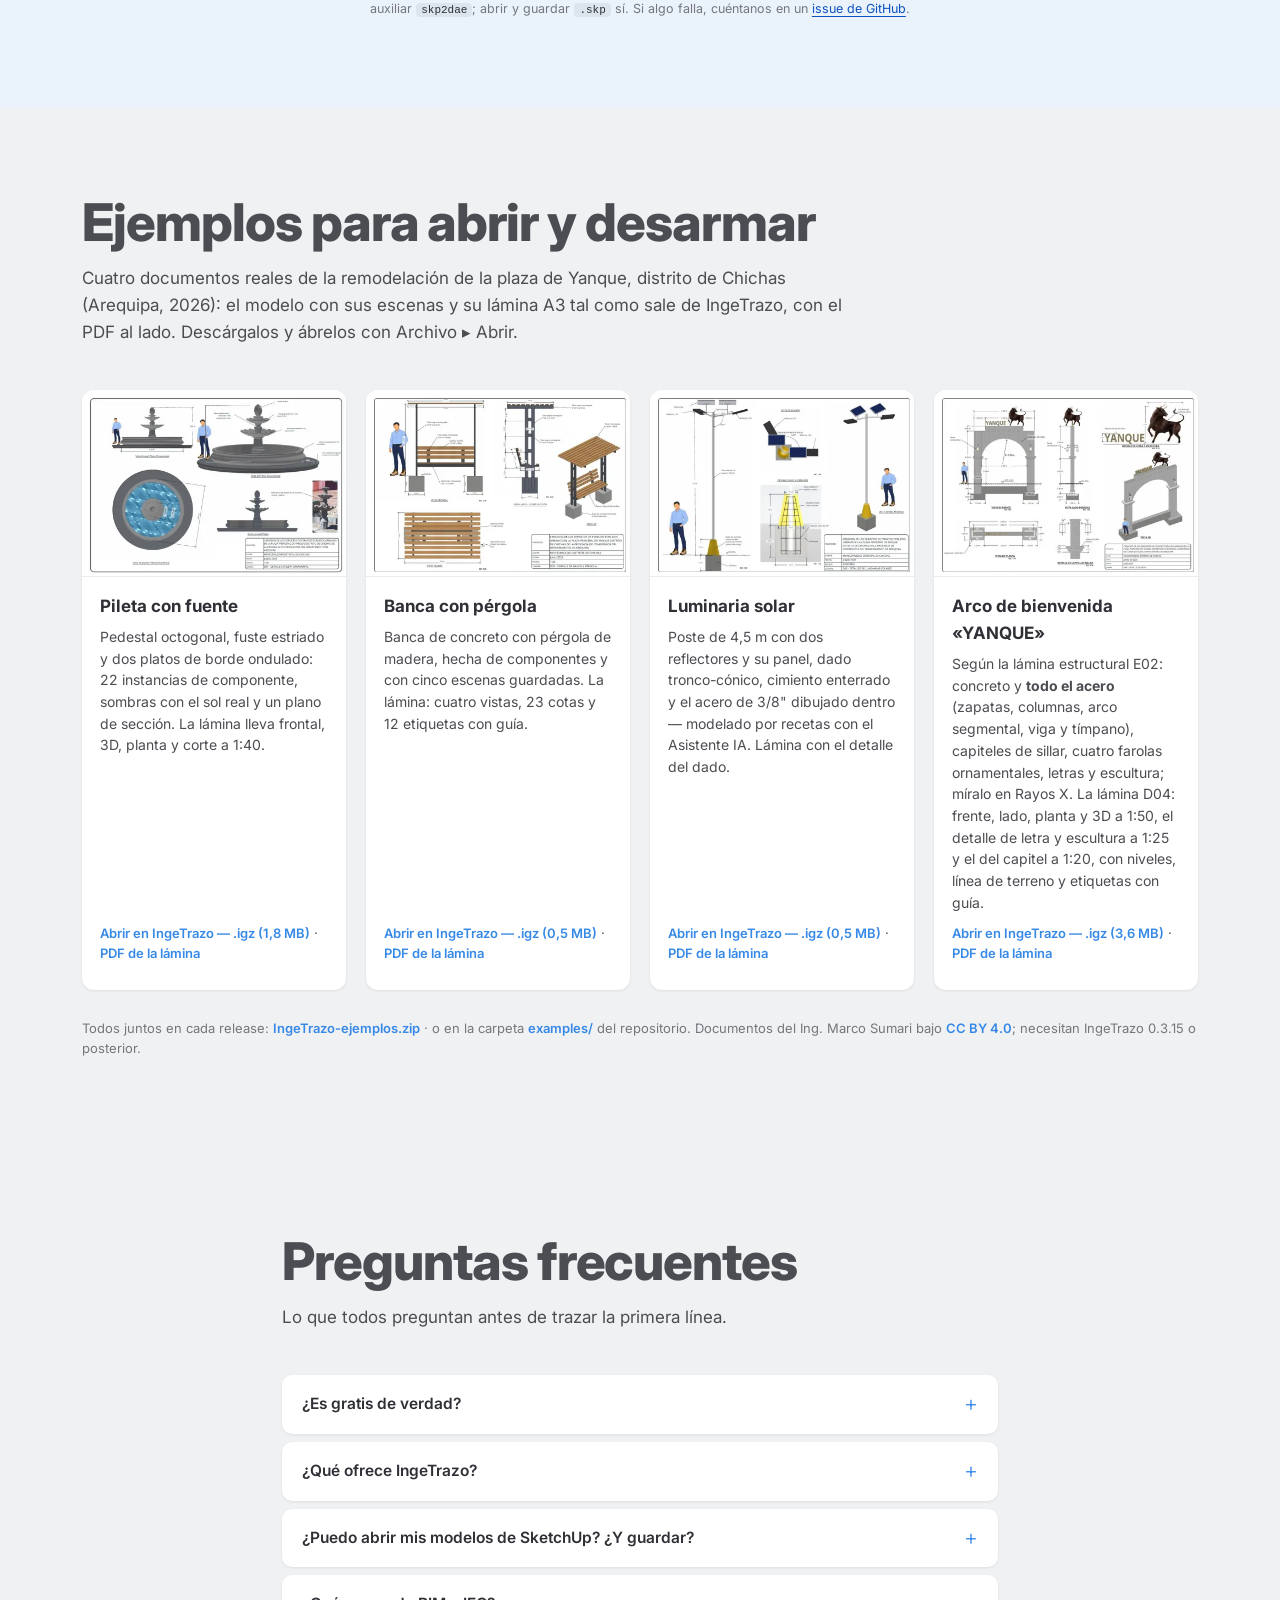
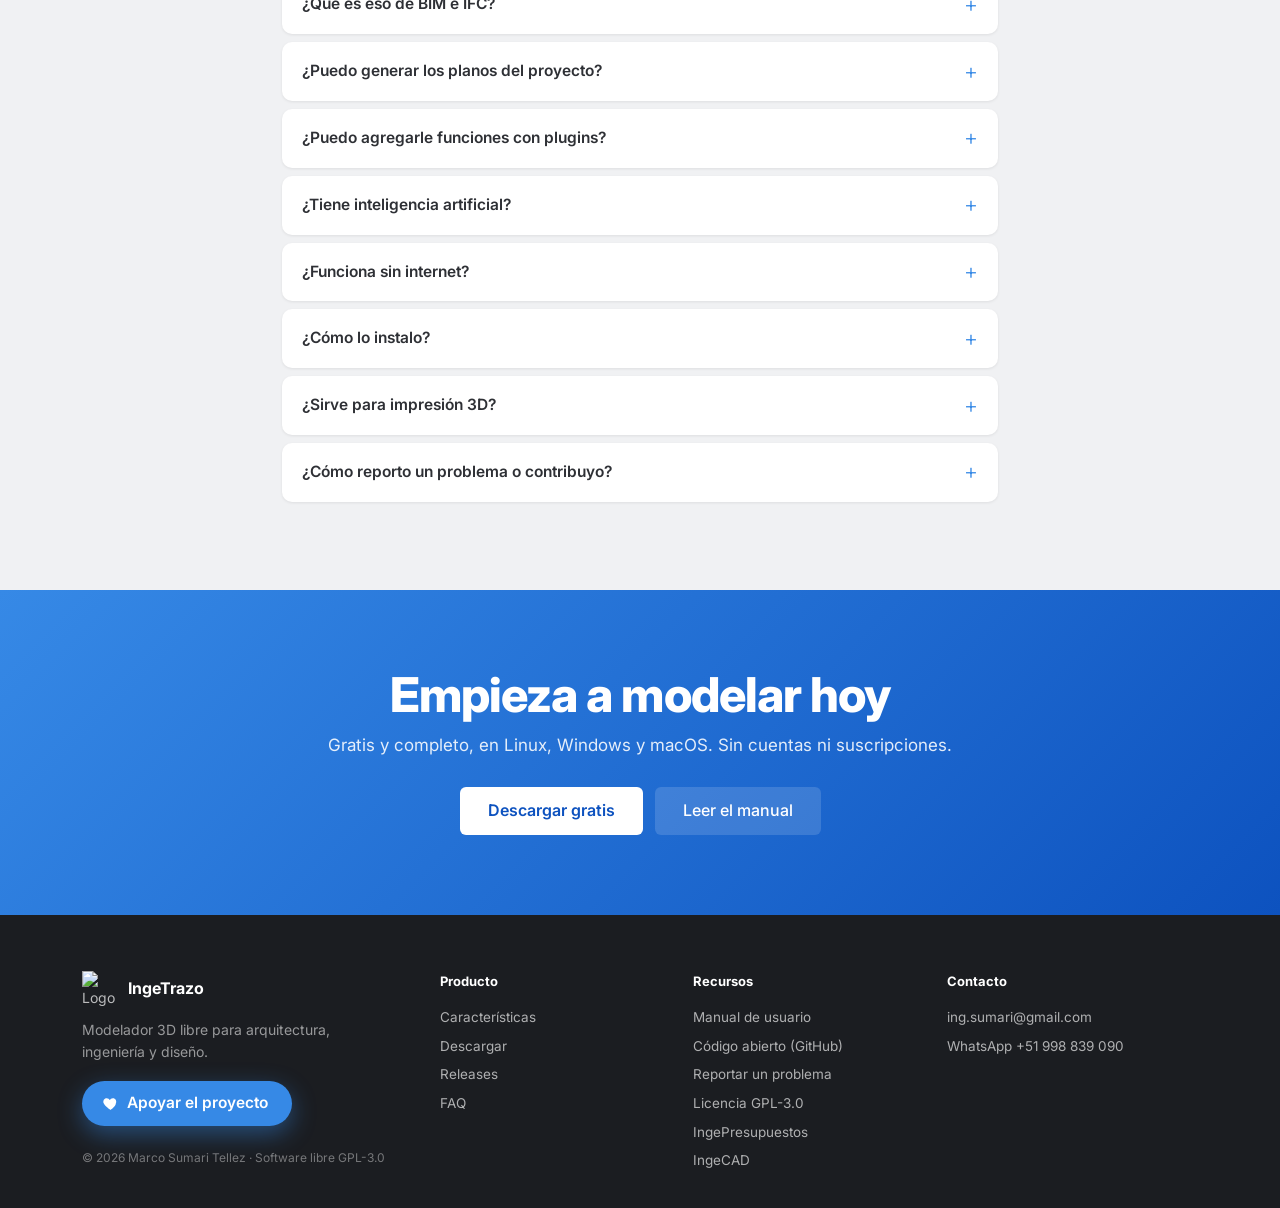
==== commit cb9d88e6: "web: describe IngeTrazo on its own terms Co-Authored-By: Claude Opus 5.5 <noreply@anthropic.com>" ====
--- a/index.html
+++ b/index.html
@@ -7,7 +7,7 @@
 
   <title>IngeTrazo · Modelador 3D libre para arquitectura e ingeniería</title>
 
-  <meta name="description" content="Modelador 3D libre: etiqueta BIM, obtén el metrado y exporta IFC y planos en PDF. Linux, Windows y macOS. Gratis.">
+  <meta name="description" content="Modelador 3D libre: abre y guarda .skp, etiqueta BIM, obtén el metrado y exporta IFC y planos en PDF. Linux, Windows y macOS. Gratis.">
   <meta name="keywords" content="modelador 3D libre, BIM libre, exportar IFC, metrados, software ingeniería civil, diseño 3D, modelado 3D, CAD Linux, terreno 3D, perfil longitudinal, código abierto, GPL">
   <meta name="author" content="Ing. Marco Sumari">
 
@@ -49,7 +49,7 @@
     "name": "IngeTrazo",
     "operatingSystem": "Linux, Windows, macOS",
     "applicationCategory": "DesignApplication",
-    "description": "Modelador 3D libre para arquitectura, ingeniería civil y diseño 3D, con BIM como capa opcional: etiqueta la geometría como muros, losas o columnas, obtén cantidades (metrado) y exporta IFC 4. Incluye biblioteca de 1510 componentes y 427 texturas a tamaño real con los 213 colores RAL Classic, composición de láminas con planos a escala exacta y export a PDF, terreno satelital 3D, levantamientos fotogramétricos de dron, perfiles longitudinales, y formatos .dae, .obj, glTF y STL. Código abierto bajo GPL-3.0.",
+    "description": "Modelador 3D libre para arquitectura, ingeniería civil y diseño 3D, con BIM como capa opcional: etiqueta la geometría como muros, losas o columnas, obtén cantidades (metrado) y exporta IFC 4. Incluye biblioteca de 1510 componentes y 427 texturas a tamaño real con los 213 colores RAL Classic, composición de láminas con planos a escala exacta y export a PDF, terreno satelital 3D, levantamientos fotogramétricos de dron, perfiles longitudinales, y modelos SketchUp nativos: abre .skp de todas las versiones y guarda en .skp (también .dae, .obj, glTF, STL). Código abierto bajo GPL-3.0.",
     "url": "https://ingetrazo.com/",
     "softwareVersion": "0.5.5",
     "downloadUrl": "https://github.com/ingelibre/ingetrazo/releases/latest",
@@ -94,6 +94,14 @@
       },
       {
         "@type": "Question",
+        "name": "¿Puedo abrir mis modelos de SketchUp? ¿Y guardar?",
+        "acceptedAnswer": {
+          "@type": "Answer",
+          "text": "Sí a ambas, el .skp directamente y sin conversores: Archivo ▸ Importar ▸ SketchUp para abrir, y Archivo ▸ Exportar ▸ SketchUp para guardar. Construido sobre OpenSKP, el lector/escritor libre del formato al que IngeTrazo contribuye — lee archivos de todas las versiones (geometría, grupos, componentes, materiales, texturas, capas, escenas, cotas y textos guía) y lo que exportas abre en SketchUp con sus anotaciones incluidas. También importa COLLADA (.dae) y OBJ."
+        }
+      },
+      {
+        "@type": "Question",
         "name": "¿Qué es eso de BIM e IFC?",
         "acceptedAnswer": {
           "@type": "Answer",
@@ -137,7 +145,7 @@
         "name": "¿Cómo lo instalo?",
         "acceptedAnswer": {
           "@type": "Answer",
-          "text": "En Windows: descarga el instalador de ingetrazo.com o de los releases de GitHub, doble clic y listo. En Linux: descarga el Flatpak (doble clic y tu tienda de aplicaciones lo instala, con los .igz asociados), el AppImage (permiso de ejecución y abrir) o, si tu distro no trae FUSE, el tar.gz — lo descomprimes donde quieras y ejecutas ingetrazo. En macOS (Apple Silicon): descarga el .dmg, arrastra IngeTrazo a Aplicaciones y la primera vez ábrelo con clic derecho ▸ Abrir (aún no está firmado con una cuenta de Apple). También puedes correrlo desde el código fuente con 3 comandos."
+          "text": "En Windows: descarga el instalador de ingetrazo.com o de los releases de GitHub, doble clic y listo. En Linux: descarga el Flatpak (doble clic y tu tienda de aplicaciones lo instala, con los .igz y .skp asociados), el AppImage (permiso de ejecución y abrir) o, si tu distro no trae FUSE, el tar.gz — lo descomprimes donde quieras y ejecutas ingetrazo. En macOS (Apple Silicon): descarga el .dmg, arrastra IngeTrazo a Aplicaciones y la primera vez ábrelo con clic derecho ▸ Abrir (aún no está firmado con una cuenta de Apple). También puedes correrlo desde el código fuente con 3 comandos."
         }
       },
       {
@@ -196,6 +204,7 @@
       <h1>El modelador 3D <span class="grad-text">libre</span><br>para arquitectura, ingeniería y diseño</h1>
       <ul class="hero-checks">
         <li><strong>Gratis para siempre:</strong> sin cuentas, sin suscripciones, sin funciones bloqueadas</li>
+        <li><strong>Abre y guarda tus archivos de SketchUp</strong> <code>.skp</code></li>
         <li><strong>BIM, metrado, IFC y planos en PDF</strong>, listos para la obra</li>
       </ul>
       <div class="hero-ctas">
@@ -221,7 +230,7 @@
         <div class="stat"><strong data-stat="downloads">7.300+</strong><span>descargas</span></div>
         <div class="stat"><strong data-stat="stars">150</strong><span>estrellas en GitHub</span></div>
         <div class="stat"><strong>1.510</strong><span>componentes</span></div>
-        <div class="stat"><strong>427</strong><span>texturas</span></div>
+        <div class="stat"><strong>.skp</strong><span>compatible con SketchUp</span></div>
         <div class="stat"><strong>IFC 4</strong><span>estándar BIM abierto</span></div>
         <div class="stat"><strong>3</strong><span>Linux · Windows · macOS</span></div>
     </div>
@@ -232,7 +241,7 @@
     <div class="container">
       <h2>Del boceto a la obra en 3 pasos</h2>
       <ol class="steps-row">
-        <li class="step"><span class="step-n">1</span><h3>Traza</h3><p>Dibuja como a mano con medidas exactas.</p></li>
+        <li class="step"><span class="step-n">1</span><h3>Traza</h3><p>Dibuja como a mano con medidas exactas, o abre tu modelo de SketchUp.</p></li>
         <li class="step"><span class="step-n">2</span><h3>Etiqueta</h3><p>Marca muros, losas y columnas: IngeTrazo calcula el metrado al instante.</p></li>
         <li class="step"><span class="step-n">3</span><h3>Entrega</h3><p>Planos en PDF a escala, archivo IFC y el presupuesto en IngePresupuestos.</p></li>
       </ol>
@@ -339,7 +348,7 @@
       </div>
     </section>
 
-    <!-- ── Y además: IA y componentes ── -->
+    <!-- ── Y además: IA, componentes y .skp ── -->
     <section class="feat more reveal">
       <div class="container">
         <h2 class="more-title">Y además</h2>
@@ -368,8 +377,8 @@
           <img class="zoomable" src="/images/screenshots/componentes.webp"
                srcset="/images/screenshots/componentes-480.webp 480w, /images/screenshots/componentes-960.webp 960w, /images/screenshots/componentes.webp 1600w"
                sizes="(max-width: 960px) min(640px, calc(100vw - 40px)), 380px"
-               data-caption="Un modelo urbano con sus texturas y dos figuras colocadas, con la bandeja de componentes a la derecha."
-               alt="IngeTrazo con un modelo urbano: dos figuras de escala en el paseo junto al agua y la bandeja de componentes con muebles, árboles y vehículos" width="1600" height="1005" loading="lazy">
+               data-caption="Un modelo de SketchUp abierto con sus texturas y dos figuras colocadas, con la bandeja de componentes a la derecha."
+               alt="IngeTrazo con un modelo urbano abierto desde SketchUp: dos figuras de escala en el paseo junto al agua y la bandeja de componentes con muebles, árboles y vehículos" width="1600" height="1005" loading="lazy">
         </figure>
           <div class="more-body">
             <h3>Poblar la escena no debería costarte la tarde</h3>
@@ -380,6 +389,24 @@
               <li><strong>427 texturas con su medida real</strong> — un ladrillo se ve de ladrillo porque el catálogo dice cuánto mide, no porque lo ajustes a ojo</li>
             </ul>
             <p class="feat-muted">Todo el material viene de la biblioteca libre de <a href="https://www.sweethome3d.com" target="_blank" rel="noopener">Sweet Home 3D</a> (CC0, CC BY y Arte Libre); IngeTrazo muestra siempre la licencia y el autor de cada pieza.</p>
+          </div>
+        </article>
+        <article class="more-card">
+          <figure class="more-img">
+          <img class="zoomable" src="/images/screenshots/import-sketchup.webp"
+               srcset="/images/screenshots/import-sketchup-480.webp 480w, /images/screenshots/import-sketchup-960.webp 960w, /images/screenshots/import-sketchup.webp 1600w"
+               sizes="(max-width: 960px) min(640px, calc(100vw - 40px)), 380px"
+               data-caption="Un parque real abierto desde su .skp — juegos, tribunas y cobertura, con sus capas originales. IngeTrazo contribuye código a OpenSKP: cada archivo que abre aquí mejora el lector libre para todos."
+               alt="Parque infantil abierto desde su archivo .skp: juegos, tribunas y cobertura, con las capas originales de SketchUp" width="1600" height="1005" loading="lazy">
+        </figure>
+          <div class="more-body">
+            <h3>Abre y guarda tus archivos de SketchUp</h3>
+            <p>Tu biblioteca de años no se queda atrás — y tus colegas tampoco: IngeTrazo abre el <code>.skp</code> directamente y <strong>guarda en .skp</strong> lo que modelas, gracias a <a href="https://github.com/iamahsanmehmood/openskp" target="_blank" rel="noopener"><strong>OpenSKP</strong></a>, el lector/escritor libre del formato SketchUp — sin conversores ni instalaciones extra.</p>
+            <ul class="feat-list">
+              <li><strong>Importa SketchUp (.skp) nativo</strong> — todas las versiones, de las antiguas (2013) a las actuales</li>
+              <li><strong>Con todo adentro</strong> — grupos, componentes, materiales, texturas, capas, escenas, cotas y textos guía</li>
+              <li><strong>Exporta a .skp</strong> — tu modelo abre en SketchUp con sus grupos, materiales con nombre, cotas y textos</li>
+            </ul>
           </div>
         </article>
         </div>
@@ -498,7 +525,7 @@
             </div>
 
             <div class="dl-panel" role="tabpanel" data-panel="flatpak" hidden>
-              <p>Instálalo desde nuestro repositorio y <code>flatpak update</code> te traerá cada versión nueva. Queda en tu menú de aplicaciones, con los <code>.igz</code> asociados.</p>
+              <p>Instálalo desde nuestro repositorio y <code>flatpak update</code> te traerá cada versión nueva. Queda en tu menú de aplicaciones, con los <code>.igz</code> y <code>.skp</code> asociados.</p>
               <div class="dl-code" id="dl-code-flatpak">
                 <code>flatpak remote-add --user --if-not-exists ingetrazo https://ingetrazo.com/ingetrazo.flatpakrepo
 flatpak install --user ingetrazo com.ingetrazo.IngeTrazo
@@ -525,7 +552,7 @@
 IngeTrazo-0.5.5/ingetrazo</code>
                 <button class="dl-code-copy" type="button" data-copy="tar -xzf IngeTrazo-0.5.5-linux-x86_64.tar.gz && IngeTrazo-0.5.5/ingetrazo">Copiar</button>
               </div>
-              <p class="dl-panel-small">Trae lo mismo que el AppImage: Python y Qt viajan dentro.</p>
+              <p class="dl-panel-small">Trae lo mismo que el AppImage: Python, Qt y el lector de .skp viajan dentro.</p>
             </div>
 
             <p class="dl-howto-foot" hidden>Los tres corren en Ubuntu 22.04 o posterior. Si algo falla, <code>--check</code> te dice qué falta.</p>
@@ -544,8 +571,8 @@
               <span>Apple Silicon · macOS</span>
             </a>
           </div>
-          <p class="dl-group-alt">Abre el <code>.dmg</code> y arrastra IngeTrazo a <strong>Aplicaciones</strong>. Todavía no está firmado con una cuenta de Apple, así que <strong>la primera vez</strong> macOS no lo abrirá con doble clic: <strong>clic derecho ▸ Abrir</strong> y confirma. Desde entonces abre normal, y los <code>.igz</code> se abren con doble clic. Empaquetado por <a href="https://github.com/felixriestra" target="_blank" rel="noopener">Félix Riestra</a>.</p>
-          <p class="dl-group-alt">Para Mac con Apple Silicon (M1 en adelante). Lo que aún no funciona en Mac: la importación de DWG. Si algo falla, cuéntanos en un <a href="https://github.com/ingelibre/ingetrazo/issues" target="_blank" rel="noopener">issue de GitHub</a>.</p>
+          <p class="dl-group-alt">Abre el <code>.dmg</code> y arrastra IngeTrazo a <strong>Aplicaciones</strong>. Todavía no está firmado con una cuenta de Apple, así que <strong>la primera vez</strong> macOS no lo abrirá con doble clic: <strong>clic derecho ▸ Abrir</strong> y confirma. Desde entonces abre normal, y los <code>.igz</code> y <code>.skp</code> se abren con doble clic. Empaquetado por <a href="https://github.com/felixriestra" target="_blank" rel="noopener">Félix Riestra</a>.</p>
+          <p class="dl-group-alt">Para Mac con Apple Silicon (M1 en adelante). Lo que aún no funciona en Mac: la importación de DWG y el conversor auxiliar <code>skp2dae</code>; abrir y guardar <code>.skp</code> sí. Si algo falla, cuéntanos en un <a href="https://github.com/ingelibre/ingetrazo/issues" target="_blank" rel="noopener">issue de GitHub</a>.</p>
         </div>
       </div>
     </div>
@@ -613,6 +640,10 @@
           <p>El dibujo es directo (empujar/tirar, inferencias, medidas exactas por teclado), e IngeTrazo es libre, corre <strong>nativo en Linux</strong>, garantiza <strong>sólidos herméticos</strong> aptos para metrado, y suma la capa BIM: etiquetas la geometría y obtienes cantidades e IFC.</p>
         </details>
         <details class="faq-item">
+          <summary>¿Puedo abrir mis modelos de SketchUp? ¿Y guardar?</summary>
+          <p>Sí a ambas, el <strong>.skp directamente y sin conversores</strong>: Archivo ▸ Importar ▸ SketchUp para abrir, y Archivo ▸ Exportar ▸ SketchUp para guardar. Construido sobre <a href="https://github.com/iamahsanmehmood/openskp" target="_blank" rel="noopener"><strong>OpenSKP</strong></a>, el lector/escritor libre del formato al que IngeTrazo contribuye — lee archivos de <strong>todas las versiones</strong> (geometría, grupos, componentes, materiales, texturas, capas, escenas, cotas y textos guía) y lo que exportas abre en SketchUp con sus anotaciones incluidas. También importa <strong>COLLADA (.dae)</strong> y <strong>OBJ</strong>.</p>
+        </details>
+        <details class="faq-item">
           <summary>¿Qué es eso de BIM e IFC?</summary>
           <p>BIM significa darle <strong>semántica</strong> al modelo: este sólido ES un muro, esta cara ES una puerta. Con eso IngeTrazo calcula las cantidades de obra (m², m³, unidades) y las exporta en <strong>IFC</strong>, el formato estándar que entienden los programas de presupuestos — incluido IngePresupuestos.</p>
         </details>
@@ -634,7 +665,7 @@
         </details>
         <details class="faq-item">
           <summary>¿Cómo lo instalo?</summary>
-          <p>En <strong>Windows</strong>: descarga el instalador de la sección Descargar, doble clic y listo (asocia los archivos .igz). En <strong>Linux</strong>: descarga el <strong>Flatpak</strong> (doble clic y GNOME Software / KDE Discover lo instala, con los .igz asociados), el <strong>AppImage</strong> (dale permiso de ejecución y ábrelo) o, si tu distro no trae FUSE, el <strong>tar.gz</strong>: lo descomprimes donde quieras y ejecutas <code>ingetrazo</code>. Si algo no funciona, <code>--check</code> te dice qué le falta. En <strong>macOS</strong> (Apple Silicon): descarga el <strong>.dmg</strong> de <a href="#mac">Descargar ▸ macOS</a>, arrastra IngeTrazo a Aplicaciones y la primera vez ábrelo con clic derecho ▸ Abrir (aún no está firmado con una cuenta de Apple). También puedes correrlo desde el código fuente con 3 comandos.</p>
+          <p>En <strong>Windows</strong>: descarga el instalador de la sección Descargar, doble clic y listo (asocia los archivos .igz). En <strong>Linux</strong>: descarga el <strong>Flatpak</strong> (doble clic y GNOME Software / KDE Discover lo instala, con los .igz y .skp asociados), el <strong>AppImage</strong> (dale permiso de ejecución y ábrelo) o, si tu distro no trae FUSE, el <strong>tar.gz</strong>: lo descomprimes donde quieras y ejecutas <code>ingetrazo</code>. Si algo no funciona, <code>--check</code> te dice qué le falta. En <strong>macOS</strong> (Apple Silicon): descarga el <strong>.dmg</strong> de <a href="#mac">Descargar ▸ macOS</a>, arrastra IngeTrazo a Aplicaciones y la primera vez ábrelo con clic derecho ▸ Abrir (aún no está firmado con una cuenta de Apple). También puedes correrlo desde el código fuente con 3 comandos.</p>
         </details>
         <details class="faq-item">
           <summary>¿Sirve para impresión 3D?</summary>
--- a/style.css
+++ b/style.css
@@ -963,12 +963,12 @@
   font-size: 14px; line-height: 1.55; text-align: center; cursor: default;
 }
 
-/* ============ «Y además»: IA y componentes ============ */
+/* ============ «Y además»: IA, componentes y .skp ============ */
 .more-title {
   font-size: clamp(26px, 3vw, 36px); line-height: 1.1; font-weight: 800;
   color: var(--head); letter-spacing: -0.02em; margin-bottom: 32px;
 }
-.more-grid { display: grid; grid-template-columns: repeat(2, 1fr); gap: 24px; align-items: stretch; }  /* tarjetas de la misma altura */
+.more-grid { display: grid; grid-template-columns: repeat(3, 1fr); gap: 24px; align-items: stretch; }  /* tarjetas de la misma altura */
 .more-card {
   background: var(--card); border-radius: 14px; overflow: hidden;
   display: flex; flex-direction: column;
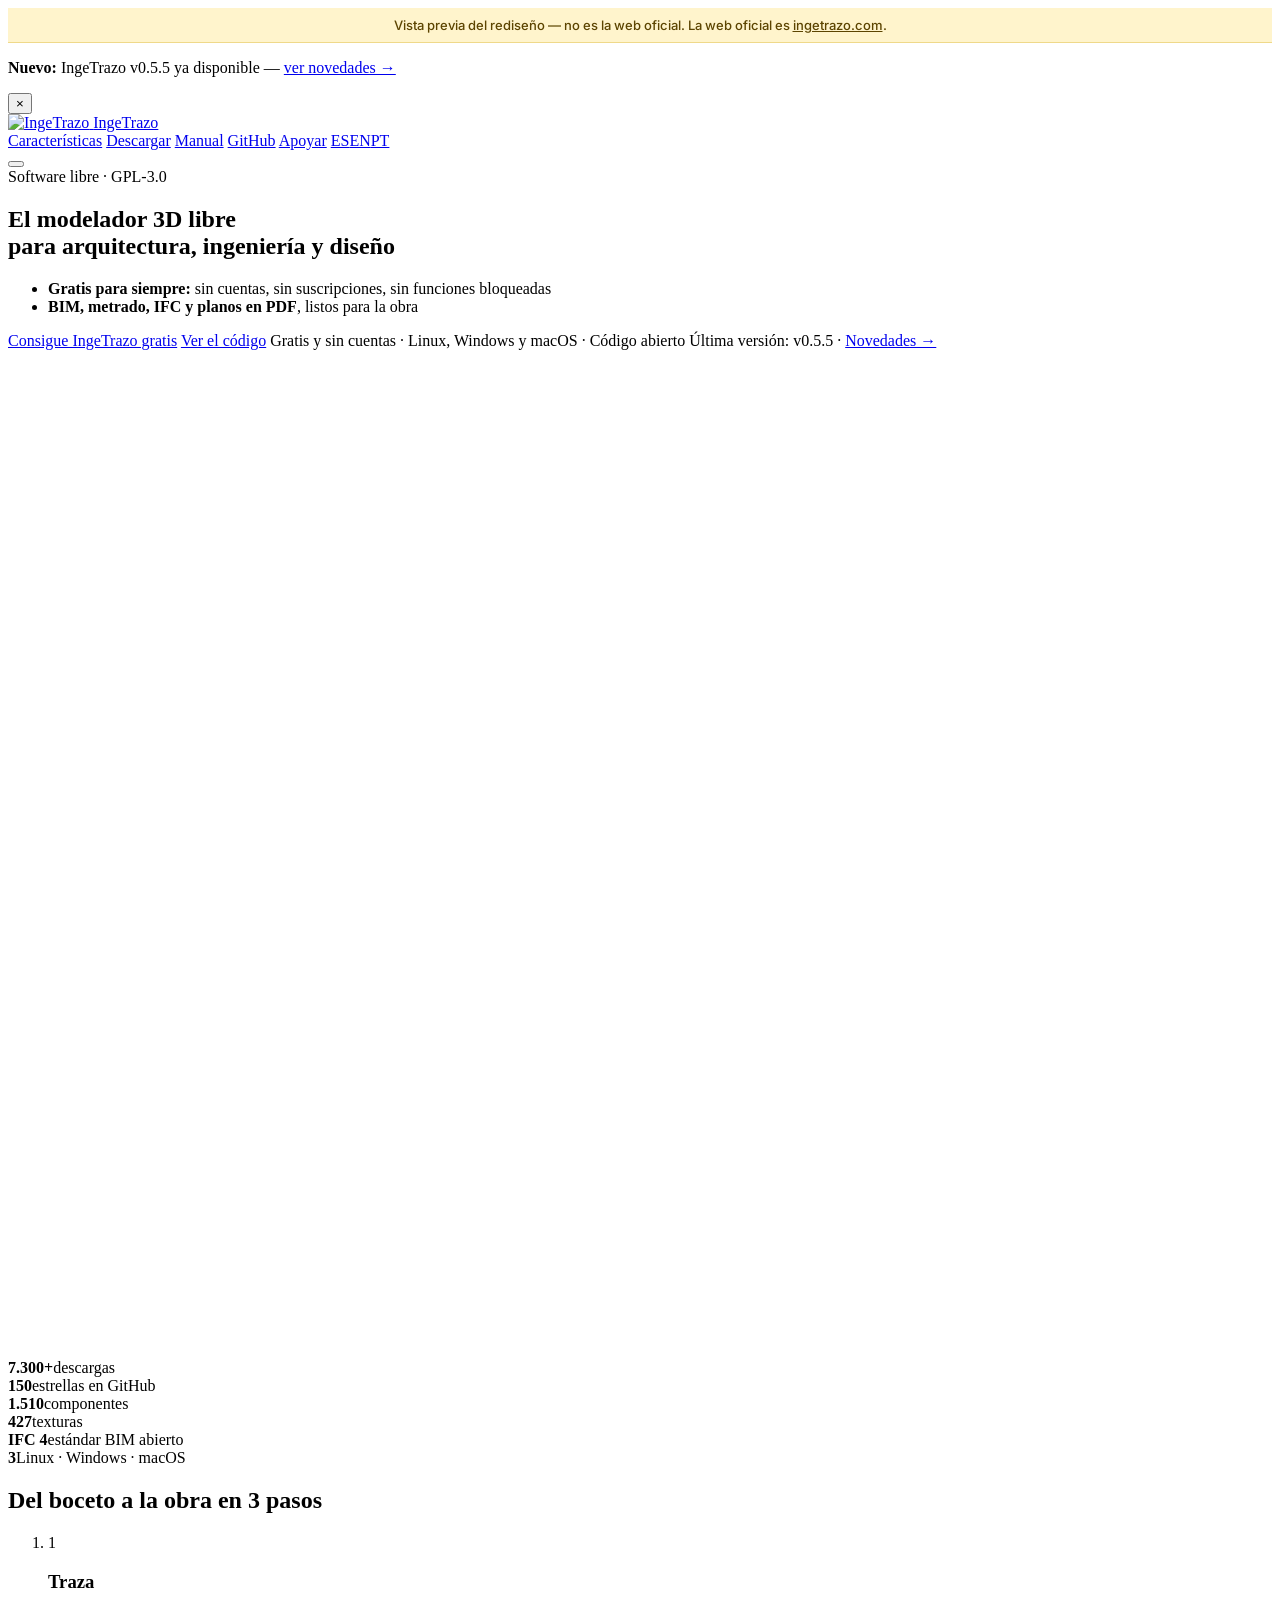
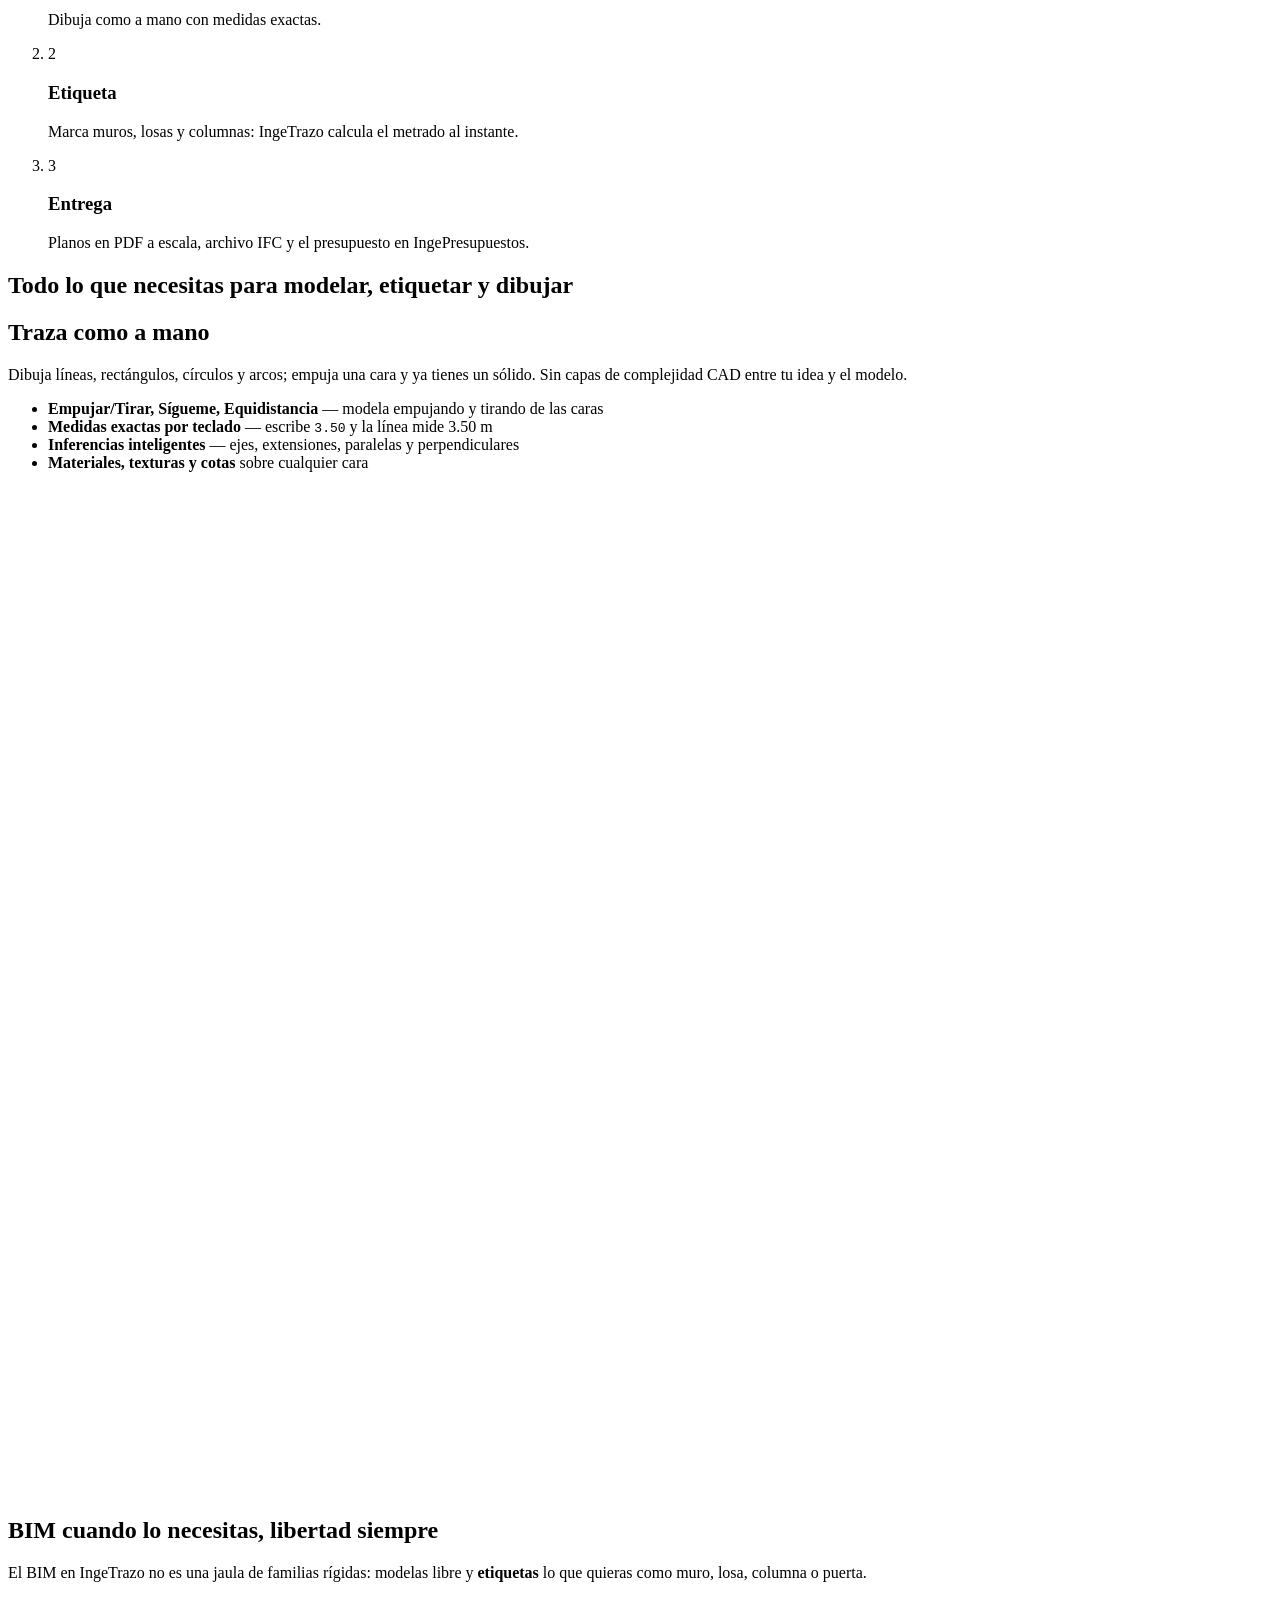
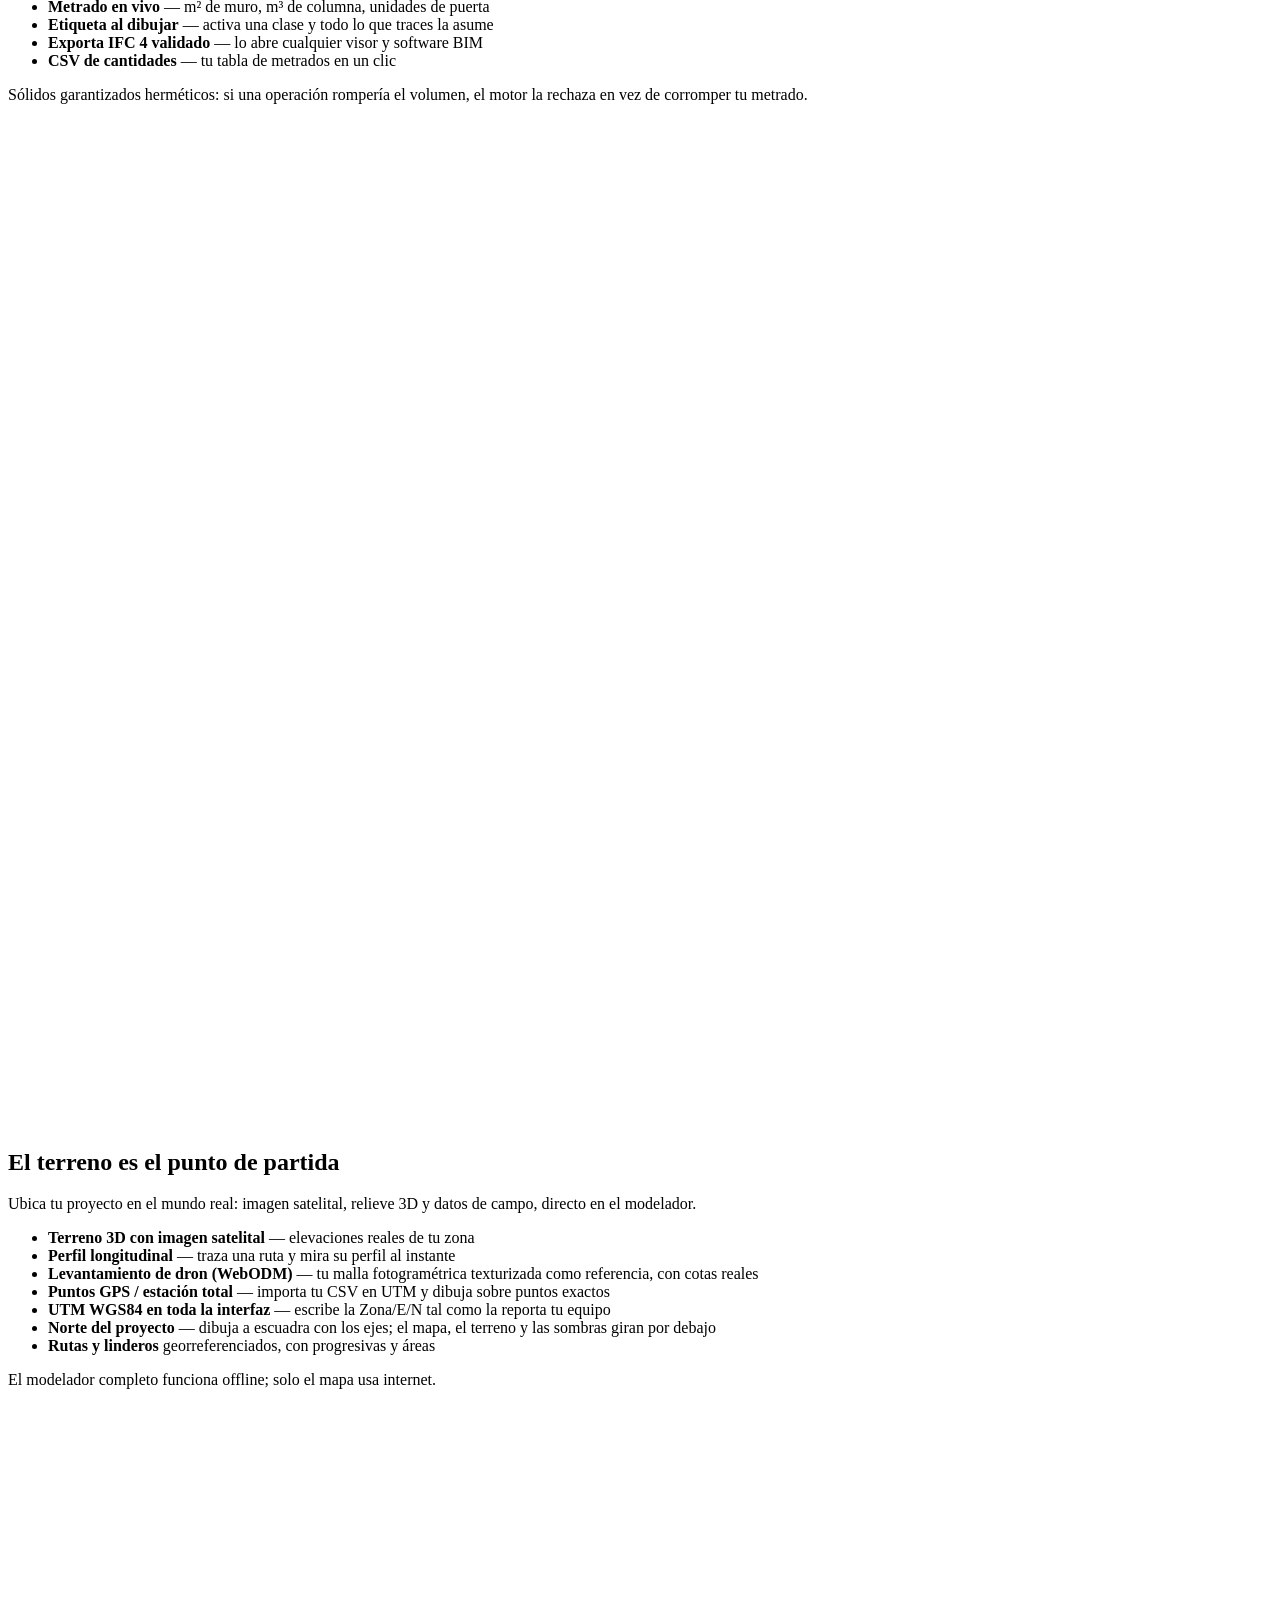
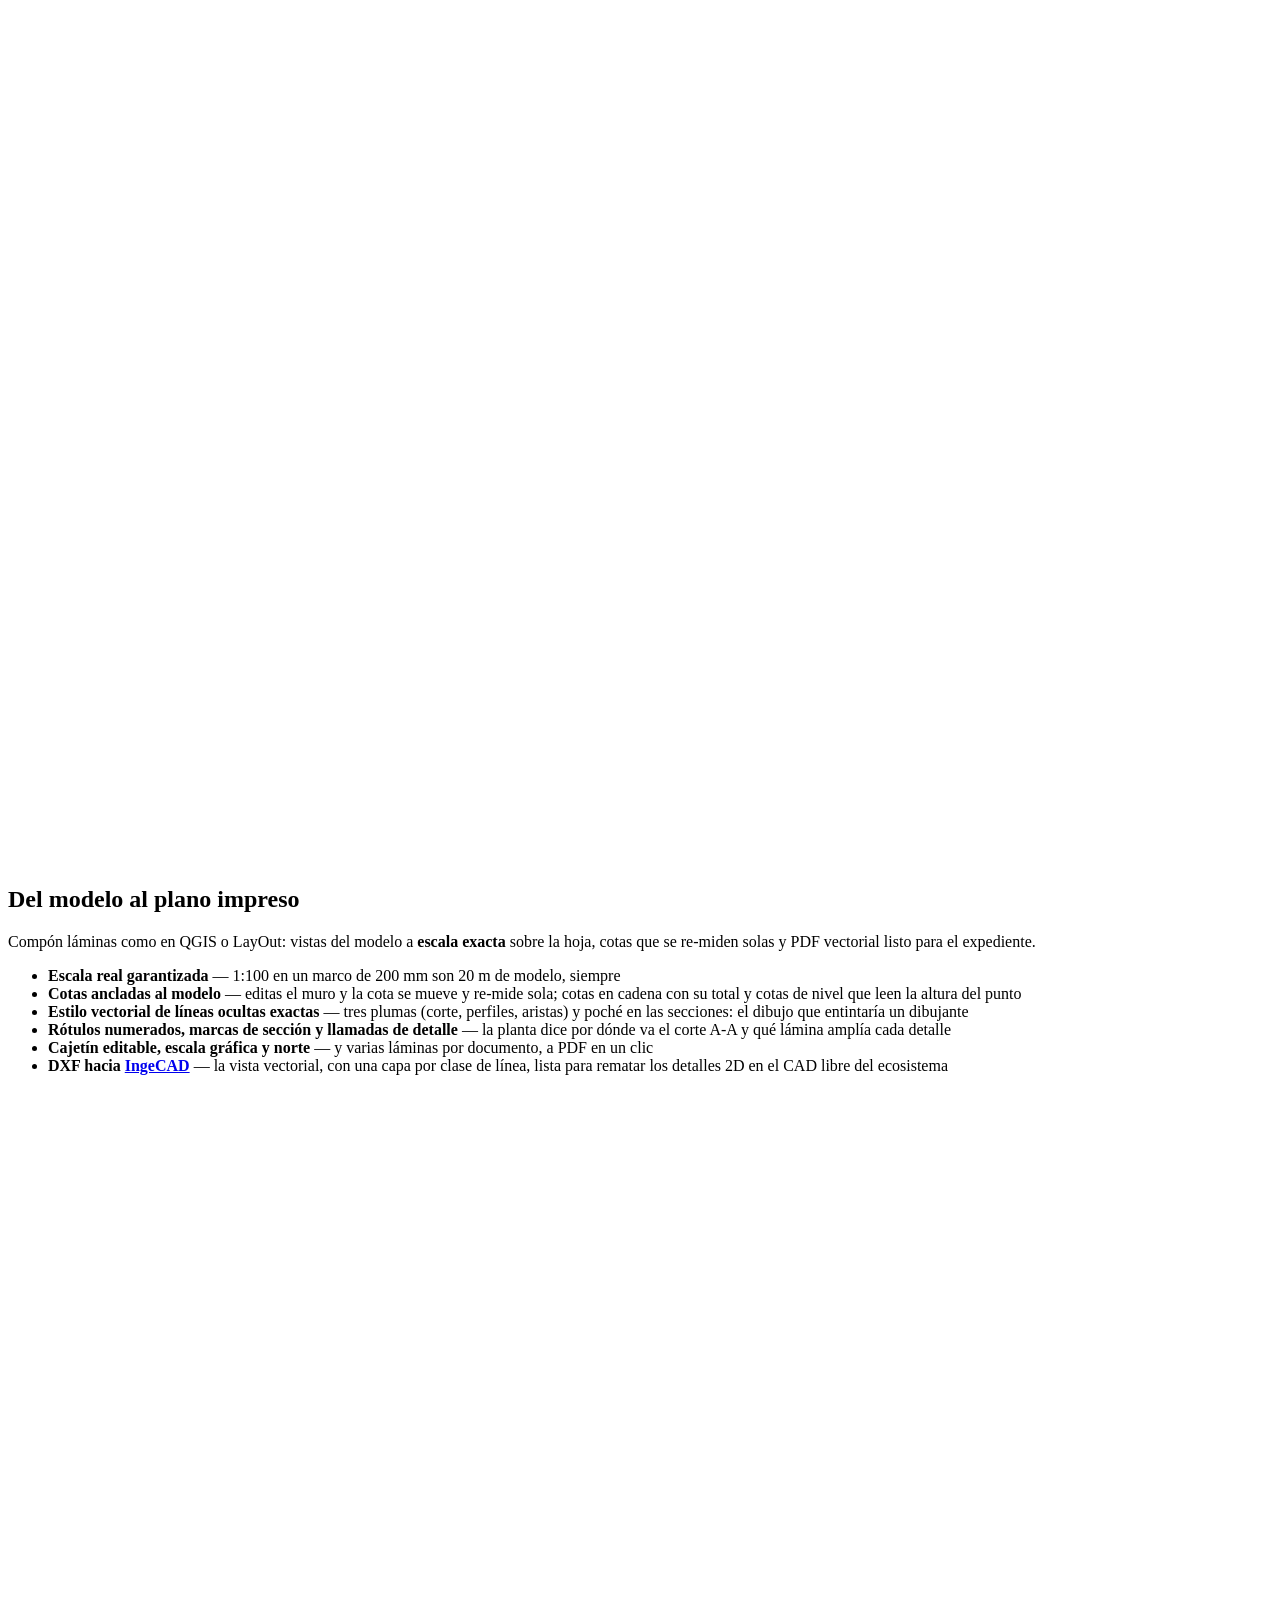
==== commit 601cc8eb: "web: 2D drafting described without naming another program Co-Authored-By: Claude Opus 5.5 <noreply@a" ====
--- a/index.html
+++ b/index.html
@@ -2,12 +2,13 @@
 <html lang="es">
 <head>
   <meta charset="UTF-8">
+  <meta name="robots" content="noindex, nofollow">
   <meta name="viewport" content="width=device-width, initial-scale=1.0">
   <meta name="theme-color" content="#0B1220">
 
   <title>IngeTrazo · Modelador 3D libre para arquitectura e ingeniería</title>
 
-  <meta name="description" content="Modelador 3D libre: abre y guarda .skp, etiqueta BIM, obtén el metrado y exporta IFC y planos en PDF. Linux, Windows y macOS. Gratis.">
+  <meta name="description" content="Modelador 3D libre: etiqueta BIM, obtén el metrado y exporta IFC y planos en PDF. Linux, Windows y macOS. Gratis.">
   <meta name="keywords" content="modelador 3D libre, BIM libre, exportar IFC, metrados, software ingeniería civil, diseño 3D, modelado 3D, CAD Linux, terreno 3D, perfil longitudinal, código abierto, GPL">
   <meta name="author" content="Ing. Marco Sumari">
 
@@ -32,15 +33,15 @@
   <meta name="twitter:description" content="Traza como a mano, etiqueta BIM, obtén el metrado y exporta IFC. Libre y de código abierto. Linux, Windows y macOS.">
   <meta name="twitter:image" content="https://ingetrazo.com/images/og-banner.jpg">
 
-  <link rel="icon" href="/images/favicon-32.png" type="image/png" sizes="32x32">
-  <link rel="icon" href="/images/favicon-16.png" type="image/png" sizes="16x16">
-  <link rel="apple-touch-icon" href="/images/logo.png" sizes="180x180">
+  <link rel="icon" href="/ingetrazo-web/images/favicon-32.png" type="image/png" sizes="32x32">
+  <link rel="icon" href="/ingetrazo-web/images/favicon-16.png" type="image/png" sizes="16x16">
+  <link rel="apple-touch-icon" href="/ingetrazo-web/images/logo.png" sizes="180x180">
 
   <link rel="preconnect" href="https://fonts.googleapis.com">
   <link rel="preconnect" href="https://fonts.gstatic.com" crossorigin>
   <link href="https://fonts.googleapis.com/css2?family=Inter:wght@400;500;600;700;800&display=swap" rel="stylesheet">
 
-  <link rel="stylesheet" href="/style.css">
+  <link rel="stylesheet" href="/ingetrazo-web/style.css">
 
   <script type="application/ld+json">
   {
@@ -49,7 +50,7 @@
     "name": "IngeTrazo",
     "operatingSystem": "Linux, Windows, macOS",
     "applicationCategory": "DesignApplication",
-    "description": "Modelador 3D libre para arquitectura, ingeniería civil y diseño 3D, con BIM como capa opcional: etiqueta la geometría como muros, losas o columnas, obtén cantidades (metrado) y exporta IFC 4. Incluye biblioteca de 1510 componentes y 427 texturas a tamaño real con los 213 colores RAL Classic, composición de láminas con planos a escala exacta y export a PDF, terreno satelital 3D, levantamientos fotogramétricos de dron, perfiles longitudinales, y modelos SketchUp nativos: abre .skp de todas las versiones y guarda en .skp (también .dae, .obj, glTF, STL). Código abierto bajo GPL-3.0.",
+    "description": "Modelador 3D libre para arquitectura, ingeniería civil y diseño 3D, con BIM como capa opcional: etiqueta la geometría como muros, losas o columnas, obtén cantidades (metrado) y exporta IFC 4. Incluye biblioteca de 1510 componentes y 427 texturas a tamaño real con los 213 colores RAL Classic, composición de láminas con planos a escala exacta y export a PDF, terreno satelital 3D, levantamientos fotogramétricos de dron, perfiles longitudinales, y formatos .dae, .obj, glTF y STL. Código abierto bajo GPL-3.0.",
     "url": "https://ingetrazo.com/",
     "softwareVersion": "0.5.5",
     "downloadUrl": "https://github.com/ingelibre/ingetrazo/releases/latest",
@@ -94,14 +95,6 @@
       },
       {
         "@type": "Question",
-        "name": "¿Puedo abrir mis modelos de SketchUp? ¿Y guardar?",
-        "acceptedAnswer": {
-          "@type": "Answer",
-          "text": "Sí a ambas, el .skp directamente y sin conversores: Archivo ▸ Importar ▸ SketchUp para abrir, y Archivo ▸ Exportar ▸ SketchUp para guardar. Construido sobre OpenSKP, el lector/escritor libre del formato al que IngeTrazo contribuye — lee archivos de todas las versiones (geometría, grupos, componentes, materiales, texturas, capas, escenas, cotas y textos guía) y lo que exportas abre en SketchUp con sus anotaciones incluidas. También importa COLLADA (.dae) y OBJ."
-        }
-      },
-      {
-        "@type": "Question",
         "name": "¿Qué es eso de BIM e IFC?",
         "acceptedAnswer": {
           "@type": "Answer",
@@ -145,7 +138,7 @@
         "name": "¿Cómo lo instalo?",
         "acceptedAnswer": {
           "@type": "Answer",
-          "text": "En Windows: descarga el instalador de ingetrazo.com o de los releases de GitHub, doble clic y listo. En Linux: descarga el Flatpak (doble clic y tu tienda de aplicaciones lo instala, con los .igz y .skp asociados), el AppImage (permiso de ejecución y abrir) o, si tu distro no trae FUSE, el tar.gz — lo descomprimes donde quieras y ejecutas ingetrazo. En macOS (Apple Silicon): descarga el .dmg, arrastra IngeTrazo a Aplicaciones y la primera vez ábrelo con clic derecho ▸ Abrir (aún no está firmado con una cuenta de Apple). También puedes correrlo desde el código fuente con 3 comandos."
+          "text": "En Windows: descarga el instalador de ingetrazo.com o de los releases de GitHub, doble clic y listo. En Linux: descarga el Flatpak (doble clic y tu tienda de aplicaciones lo instala, con los .igz asociados), el AppImage (permiso de ejecución y abrir) o, si tu distro no trae FUSE, el tar.gz — lo descomprimes donde quieras y ejecutas ingetrazo. En macOS (Apple Silicon): descarga el .dmg, arrastra IngeTrazo a Aplicaciones y la primera vez ábrelo con clic derecho ▸ Abrir (aún no está firmado con una cuenta de Apple). También puedes correrlo desde el código fuente con 3 comandos."
         }
       },
       {
@@ -167,8 +160,10 @@
     ]
   }
   </script>
+  <style>.preview-bar{background:#FFF4CC;color:#5C4400;font:500 13px/1.4 Inter,system-ui,sans-serif;text-align:center;padding:8px 16px;border-bottom:1px solid #EFD98A}.preview-bar a{color:#5C4400;text-decoration:underline}</style>
 </head>
 <body>
+  <div class="preview-bar">Vista previa del rediseño — no es la web oficial. La web oficial es <a href="https://ingetrazo.com">ingetrazo.com</a>.</div>
 
   <!-- ============ AVISO DE NUEVA VERSIÓN ============ -->
   <div class="announce" id="announce">
@@ -180,7 +175,7 @@
   <header class="nav">
     <div class="container nav-inner">
       <a href="#" class="nav-brand">
-        <img src="/images/logo.png" alt="IngeTrazo" width="32" height="32">
+        <img src="/ingetrazo-web/images/logo.png" alt="IngeTrazo" width="32" height="32">
         <span>IngeTrazo</span>
       </a>
       <nav class="nav-links">
@@ -188,8 +183,8 @@
         <a href="#descargar">Descargar</a>
         <a href="https://ingetrazo-docs.pages.dev" target="_blank" rel="noopener">Manual</a>
         <a href="https://github.com/ingelibre/ingetrazo" target="_blank" rel="noopener">GitHub</a>
-        <a href="/apoyar">Apoyar</a>
-        <span class="lang-switch" aria-label="Idioma"><a href="/" hreflang="es" data-lang="es" aria-current="true">ES</a><a href="/en/" hreflang="en" data-lang="en">EN</a><a href="/pt/" hreflang="pt" data-lang="pt">PT</a></span>
+        <a href="/ingetrazo-web/apoyar">Apoyar</a>
+        <span class="lang-switch" aria-label="Idioma"><a href="/ingetrazo-web/" hreflang="es" data-lang="es" aria-current="true">ES</a><a href="/ingetrazo-web/en/" hreflang="en" data-lang="en">EN</a><a href="/ingetrazo-web/pt/" hreflang="pt" data-lang="pt">PT</a></span>
       </nav>
       <button class="nav-toggle" aria-label="Abrir menú" type="button">
         <span></span><span></span><span></span>
@@ -204,7 +199,6 @@
       <h1>El modelador 3D <span class="grad-text">libre</span><br>para arquitectura, ingeniería y diseño</h1>
       <ul class="hero-checks">
         <li><strong>Gratis para siempre:</strong> sin cuentas, sin suscripciones, sin funciones bloqueadas</li>
-        <li><strong>Abre y guarda tus archivos de SketchUp</strong> <code>.skp</code></li>
         <li><strong>BIM, metrado, IFC y planos en PDF</strong>, listos para la obra</li>
       </ul>
       <div class="hero-ctas">
@@ -216,8 +210,8 @@
       </div>
     </div>
     <div class="hero-screenshot-wrap">
-      <img class="hero-img zoomable" src="/images/screenshots/principal.webp"
-               srcset="/images/screenshots/principal-480.webp 480w, /images/screenshots/principal-960.webp 960w, /images/screenshots/principal.webp 1600w"
+      <img class="hero-img zoomable" src="/ingetrazo-web/images/screenshots/principal.webp"
+               srcset="/ingetrazo-web/images/screenshots/principal-480.webp 480w, /ingetrazo-web/images/screenshots/principal-960.webp 960w, /ingetrazo-web/images/screenshots/principal.webp 1600w"
                sizes="(max-width: 900px) calc(100vw - 40px), 560px"
            alt="IngeTrazo: coso taurino con andenería, graderías, arcos y público, con los paneles de capas, escenas y materiales"
            width="1600" height="1005" loading="eager" fetchpriority="high">
@@ -230,7 +224,7 @@
         <div class="stat"><strong data-stat="downloads">7.300+</strong><span>descargas</span></div>
         <div class="stat"><strong data-stat="stars">150</strong><span>estrellas en GitHub</span></div>
         <div class="stat"><strong>1.510</strong><span>componentes</span></div>
-        <div class="stat"><strong>.skp</strong><span>compatible con SketchUp</span></div>
+        <div class="stat"><strong>427</strong><span>texturas</span></div>
         <div class="stat"><strong>IFC 4</strong><span>estándar BIM abierto</span></div>
         <div class="stat"><strong>3</strong><span>Linux · Windows · macOS</span></div>
     </div>
@@ -241,7 +235,7 @@
     <div class="container">
       <h2>Del boceto a la obra en 3 pasos</h2>
       <ol class="steps-row">
-        <li class="step"><span class="step-n">1</span><h3>Traza</h3><p>Dibuja como a mano con medidas exactas, o abre tu modelo de SketchUp.</p></li>
+        <li class="step"><span class="step-n">1</span><h3>Traza</h3><p>Dibuja como a mano con medidas exactas.</p></li>
         <li class="step"><span class="step-n">2</span><h3>Etiqueta</h3><p>Marca muros, losas y columnas: IngeTrazo calcula el metrado al instante.</p></li>
         <li class="step"><span class="step-n">3</span><h3>Entrega</h3><p>Planos en PDF a escala, archivo IFC y el presupuesto en IngePresupuestos.</p></li>
       </ol>
@@ -266,8 +260,8 @@
           </ul>
         </div>
         <figure class="feat-img">
-          <img class="zoomable" src="/images/screenshots/modelado.webp"
-               srcset="/images/screenshots/modelado-480.webp 480w, /images/screenshots/modelado-960.webp 960w, /images/screenshots/modelado.webp 1600w"
+          <img class="zoomable" src="/ingetrazo-web/images/screenshots/modelado.webp"
+               srcset="/ingetrazo-web/images/screenshots/modelado-480.webp 480w, /ingetrazo-web/images/screenshots/modelado-960.webp 960w, /ingetrazo-web/images/screenshots/modelado.webp 1600w"
                sizes="(max-width: 860px) calc(100vw - 64px), 640px"
                alt="Local de ladrillo con columnas y vigas de techo, cotas en el modelo y Empujar/Tirar con la medida exacta en el VCB" width="1600" height="1005" loading="lazy">
         </figure>
@@ -289,8 +283,8 @@
           <p class="feat-muted-light">Sólidos garantizados herméticos: si una operación rompería el volumen, el motor la rechaza en vez de corromper tu metrado.</p>
         </div>
         <figure class="feat-img">
-          <img class="zoomable" src="/images/screenshots/bim.webp"
-               srcset="/images/screenshots/bim-480.webp 480w, /images/screenshots/bim-960.webp 960w, /images/screenshots/bim.webp 1600w"
+          <img class="zoomable" src="/ingetrazo-web/images/screenshots/bim.webp"
+               srcset="/ingetrazo-web/images/screenshots/bim-480.webp 480w, /ingetrazo-web/images/screenshots/bim-960.webp 960w, /ingetrazo-web/images/screenshots/bim.webp 1600w"
                sizes="(max-width: 860px) calc(100vw - 64px), 640px"
                alt="Nave industrial con tijerales metálicos y cobertura curva, con el panel de etiquetado BIM (IfcColumn) abierto" width="1600" height="1005" loading="lazy">
         </figure>
@@ -315,8 +309,8 @@
           <p class="feat-muted">El modelador completo funciona offline; solo el mapa usa internet.</p>
         </div>
         <figure class="feat-img">
-          <img class="zoomable" src="/images/screenshots/terreno.webp"
-               srcset="/images/screenshots/terreno-480.webp 480w, /images/screenshots/terreno-960.webp 960w, /images/screenshots/terreno.webp 1600w"
+          <img class="zoomable" src="/ingetrazo-web/images/screenshots/terreno.webp"
+               srcset="/ingetrazo-web/images/screenshots/terreno-480.webp 480w, /ingetrazo-web/images/screenshots/terreno-960.webp 960w, /ingetrazo-web/images/screenshots/terreno.webp 1600w"
                sizes="(max-width: 860px) calc(100vw - 64px), 640px"
                alt="Levantamiento fotogramétrico de dron de un valle con ruta trazada, perfil longitudinal y lectura UTM en vivo" width="1600" height="1057" loading="lazy">
         </figure>
@@ -339,8 +333,8 @@
           </ul>
         </div>
         <figure class="feat-img">
-          <img class="zoomable" src="/images/screenshots/laminas.webp"
-               srcset="/images/screenshots/laminas-480.webp 480w, /images/screenshots/laminas-960.webp 960w, /images/screenshots/laminas.webp 1846w"
+          <img class="zoomable" src="/ingetrazo-web/images/screenshots/laminas.webp"
+               srcset="/ingetrazo-web/images/screenshots/laminas-480.webp 480w, /ingetrazo-web/images/screenshots/laminas-960.webp 960w, /ingetrazo-web/images/screenshots/laminas.webp 1846w"
                sizes="(max-width: 860px) calc(100vw - 64px), 640px"
                data-caption="El compositor de láminas abierto sobre la lámina D02, detalle de una banca con pérgola para la plaza de Yanque — vista frontal, lado con corte de sección, planta y 3D, todas a 1:20, con cotas, llamadas de material, figura de escala y cajetín; a la derecha, las propiedades de la vista seleccionada: escena, escala, estilo Arquitectónico y tamaño de las anotaciones."
                alt="Ventana del compositor de láminas de IngeTrazo con la lámina D04 del arco de bienvenida de Yanque: frente, lado, planta y 3D a 1:50, detalles de letra y capitel, niveles y línea de terreno, con las reglas, la barra de lámina y el panel de diseño a la derecha" width="1846" height="1160" loading="lazy">
@@ -348,15 +342,15 @@
       </div>
     </section>
 
-    <!-- ── Y además: IA, componentes y .skp ── -->
+    <!-- ── Y además: IA y componentes ── -->
     <section class="feat more reveal">
       <div class="container">
         <h2 class="more-title">Y además</h2>
         <div class="more-grid">
         <article class="more-card">
           <figure class="more-img">
-            <img class="zoomable" src="/images/screenshots/mcp-claude.webp"
-               srcset="/images/screenshots/mcp-claude-480.webp 480w, /images/screenshots/mcp-claude-960.webp 960w, /images/screenshots/mcp-claude.webp 1600w"
+            <img class="zoomable" src="/ingetrazo-web/images/screenshots/mcp-claude.webp"
+               srcset="/ingetrazo-web/images/screenshots/mcp-claude-480.webp 480w, /ingetrazo-web/images/screenshots/mcp-claude-960.webp 960w, /ingetrazo-web/images/screenshots/mcp-claude.webp 1600w"
                sizes="(max-width: 960px) min(640px, calc(100vw - 40px)), 380px"
                  data-caption="El puente MCP en un escritorio Ubuntu, sin recortes: Claude Code en la terminal acaba de dibujar en la app abierta al lado una mesa de comedor de 1,40 × 0,80 × 0,75 m con cuatro sillas (asiento de 0,45 × 0,45 a 0,45 m, respaldo a 0,90 m) —«una mesa con 4 sillas, medidas estándar»— y responde con la tabla de dimensiones que usó; a la derecha, el diálogo del puente con la línea de conexión. Cómo se hace: Extensiones ▸ Puente IA (MCP), copiar la línea que te muestra, pegarla en la terminal (claude mcp add ingetrazo -- …) o en la configuración de Claude Desktop, y pedirle lo que quieras con IngeTrazo abierto."
                  alt="Escritorio Ubuntu completo: Claude Code en una terminal a la izquierda listando las medidas de la mesa con cuatro sillas que acaba de dibujar, e IngeTrazo a la derecha con el modelo y el diálogo del Puente IA (MCP) abierto" width="1600" height="1000" loading="lazy">
@@ -374,11 +368,11 @@
         </article>
         <article class="more-card">
           <figure class="more-img">
-          <img class="zoomable" src="/images/screenshots/componentes.webp"
-               srcset="/images/screenshots/componentes-480.webp 480w, /images/screenshots/componentes-960.webp 960w, /images/screenshots/componentes.webp 1600w"
+          <img class="zoomable" src="/ingetrazo-web/images/screenshots/componentes.webp"
+               srcset="/ingetrazo-web/images/screenshots/componentes-480.webp 480w, /ingetrazo-web/images/screenshots/componentes-960.webp 960w, /ingetrazo-web/images/screenshots/componentes.webp 1600w"
                sizes="(max-width: 960px) min(640px, calc(100vw - 40px)), 380px"
-               data-caption="Un modelo de SketchUp abierto con sus texturas y dos figuras colocadas, con la bandeja de componentes a la derecha."
-               alt="IngeTrazo con un modelo urbano abierto desde SketchUp: dos figuras de escala en el paseo junto al agua y la bandeja de componentes con muebles, árboles y vehículos" width="1600" height="1005" loading="lazy">
+               data-caption="Un modelo urbano con sus texturas y dos figuras colocadas, con la bandeja de componentes a la derecha."
+               alt="IngeTrazo con un modelo urbano: dos figuras de escala en el paseo junto al agua y la bandeja de componentes con muebles, árboles y vehículos" width="1600" height="1005" loading="lazy">
         </figure>
           <div class="more-body">
             <h3>Poblar la escena no debería costarte la tarde</h3>
@@ -391,24 +385,6 @@
             <p class="feat-muted">Todo el material viene de la biblioteca libre de <a href="https://www.sweethome3d.com" target="_blank" rel="noopener">Sweet Home 3D</a> (CC0, CC BY y Arte Libre); IngeTrazo muestra siempre la licencia y el autor de cada pieza.</p>
           </div>
         </article>
-        <article class="more-card">
-          <figure class="more-img">
-          <img class="zoomable" src="/images/screenshots/import-sketchup.webp"
-               srcset="/images/screenshots/import-sketchup-480.webp 480w, /images/screenshots/import-sketchup-960.webp 960w, /images/screenshots/import-sketchup.webp 1600w"
-               sizes="(max-width: 960px) min(640px, calc(100vw - 40px)), 380px"
-               data-caption="Un parque real abierto desde su .skp — juegos, tribunas y cobertura, con sus capas originales. IngeTrazo contribuye código a OpenSKP: cada archivo que abre aquí mejora el lector libre para todos."
-               alt="Parque infantil abierto desde su archivo .skp: juegos, tribunas y cobertura, con las capas originales de SketchUp" width="1600" height="1005" loading="lazy">
-        </figure>
-          <div class="more-body">
-            <h3>Abre y guarda tus archivos de SketchUp</h3>
-            <p>Tu biblioteca de años no se queda atrás — y tus colegas tampoco: IngeTrazo abre el <code>.skp</code> directamente y <strong>guarda en .skp</strong> lo que modelas, gracias a <a href="https://github.com/iamahsanmehmood/openskp" target="_blank" rel="noopener"><strong>OpenSKP</strong></a>, el lector/escritor libre del formato SketchUp — sin conversores ni instalaciones extra.</p>
-            <ul class="feat-list">
-              <li><strong>Importa SketchUp (.skp) nativo</strong> — todas las versiones, de las antiguas (2013) a las actuales</li>
-              <li><strong>Con todo adentro</strong> — grupos, componentes, materiales, texturas, capas, escenas, cotas y textos guía</li>
-              <li><strong>Exporta a .skp</strong> — tu modelo abre en SketchUp con sus grupos, materiales con nombre, cotas y textos</li>
-            </ul>
-          </div>
-        </article>
         </div>
       </div>
     </section>
@@ -423,13 +399,13 @@
       <div class="fam-grid">
         <article class="fam-card fam-lime">
           <a class="fam-shot" href="https://ingecad.org" target="_blank" rel="noopener" tabindex="-1" aria-hidden="true">
-            <img src="/images/familia/ingecad.webp"
-               srcset="/images/familia/ingecad-480.webp 480w, /images/familia/ingecad.webp 960w"
+            <img src="/ingetrazo-web/images/familia/ingecad.webp"
+               srcset="/ingetrazo-web/images/familia/ingecad-480.webp 480w, /ingetrazo-web/images/familia/ingecad.webp 960w"
                sizes="(max-width: 700px) calc(100vw - 40px), 460px" alt="" width="960" height="540" loading="lazy">
           </a>
           <span class="fam-tag">CAD 2D · Linux</span>
           <h3>IngeCAD</h3>
-          <p>Dibujo 2D libre al estilo del AutoCAD clásico, con DWG y DXF de ida y vuelta. Las vistas de tus láminas salen en DXF listas para abrirse allá.</p>
+          <p>Dibujo 2D libre, con DWG y DXF de ida y vuelta. Las vistas de tus láminas salen en DXF, listas para abrirse en cualquier programa CAD.</p>
           <p class="fam-links">
             <a href="https://ingecad.org" target="_blank" rel="noopener">ingecad.org</a>
             <a href="https://github.com/ingelibre/ingecad" target="_blank" rel="noopener">Código en GitHub</a>
@@ -437,8 +413,8 @@
         </article>
         <article class="fam-card fam-orange">
           <a class="fam-shot" href="https://ingepresupuestos.com" target="_blank" rel="noopener" tabindex="-1" aria-hidden="true">
-            <img src="/images/familia/ingepresupuestos.webp"
-               srcset="/images/familia/ingepresupuestos-480.webp 480w, /images/familia/ingepresupuestos.webp 960w"
+            <img src="/ingetrazo-web/images/familia/ingepresupuestos.webp"
+               srcset="/ingetrazo-web/images/familia/ingepresupuestos-480.webp 480w, /ingetrazo-web/images/familia/ingepresupuestos.webp 960w"
                sizes="(max-width: 700px) calc(100vw - 40px), 460px" alt="" width="960" height="540" loading="lazy">
           </a>
           <span class="fam-tag">Presupuestos de obra</span>
@@ -461,7 +437,7 @@
     <aside class="impact-card">
       <p class="impact-card-q">Ayuda a que siga libre</p>
       <p class="impact-card-sub">Cada aporte, por pequeño que sea, sostiene su desarrollo.</p>
-      <a class="btn btn-lg impact-card-btn" href="/apoyar">Apoyar el proyecto</a>
+      <a class="btn btn-lg impact-card-btn" href="/ingetrazo-web/apoyar">Apoyar el proyecto</a>
       <ul class="pay-chips" aria-label="Medios de pago"><li>Yape</li><li>Plin</li><li>Liberapay</li><li>PayPal</li></ul>
       <p class="impact-card-alt">¿Sin presupuesto? También ayuda contarle a un colega o dejar una estrella en <a href="https://github.com/ingelibre/ingetrazo" target="_blank" rel="noopener">GitHub</a>.</p>
     </aside>
@@ -525,7 +501,7 @@
             </div>
 
             <div class="dl-panel" role="tabpanel" data-panel="flatpak" hidden>
-              <p>Instálalo desde nuestro repositorio y <code>flatpak update</code> te traerá cada versión nueva. Queda en tu menú de aplicaciones, con los <code>.igz</code> y <code>.skp</code> asociados.</p>
+              <p>Instálalo desde nuestro repositorio y <code>flatpak update</code> te traerá cada versión nueva. Queda en tu menú de aplicaciones, con los <code>.igz</code> asociados.</p>
               <div class="dl-code" id="dl-code-flatpak">
                 <code>flatpak remote-add --user --if-not-exists ingetrazo https://ingetrazo.com/ingetrazo.flatpakrepo
 flatpak install --user ingetrazo com.ingetrazo.IngeTrazo
@@ -552,7 +528,7 @@
 IngeTrazo-0.5.5/ingetrazo</code>
                 <button class="dl-code-copy" type="button" data-copy="tar -xzf IngeTrazo-0.5.5-linux-x86_64.tar.gz && IngeTrazo-0.5.5/ingetrazo">Copiar</button>
               </div>
-              <p class="dl-panel-small">Trae lo mismo que el AppImage: Python, Qt y el lector de .skp viajan dentro.</p>
+              <p class="dl-panel-small">Trae lo mismo que el AppImage: Python y Qt viajan dentro.</p>
             </div>
 
             <p class="dl-howto-foot" hidden>Los tres corren en Ubuntu 22.04 o posterior. Si algo falla, <code>--check</code> te dice qué falta.</p>
@@ -571,8 +547,8 @@
               <span>Apple Silicon · macOS</span>
             </a>
           </div>
-          <p class="dl-group-alt">Abre el <code>.dmg</code> y arrastra IngeTrazo a <strong>Aplicaciones</strong>. Todavía no está firmado con una cuenta de Apple, así que <strong>la primera vez</strong> macOS no lo abrirá con doble clic: <strong>clic derecho ▸ Abrir</strong> y confirma. Desde entonces abre normal, y los <code>.igz</code> y <code>.skp</code> se abren con doble clic. Empaquetado por <a href="https://github.com/felixriestra" target="_blank" rel="noopener">Félix Riestra</a>.</p>
-          <p class="dl-group-alt">Para Mac con Apple Silicon (M1 en adelante). Lo que aún no funciona en Mac: la importación de DWG y el conversor auxiliar <code>skp2dae</code>; abrir y guardar <code>.skp</code> sí. Si algo falla, cuéntanos en un <a href="https://github.com/ingelibre/ingetrazo/issues" target="_blank" rel="noopener">issue de GitHub</a>.</p>
+          <p class="dl-group-alt">Abre el <code>.dmg</code> y arrastra IngeTrazo a <strong>Aplicaciones</strong>. Todavía no está firmado con una cuenta de Apple, así que <strong>la primera vez</strong> macOS no lo abrirá con doble clic: <strong>clic derecho ▸ Abrir</strong> y confirma. Desde entonces abre normal, y los <code>.igz</code> se abren con doble clic. Empaquetado por <a href="https://github.com/felixriestra" target="_blank" rel="noopener">Félix Riestra</a>.</p>
+          <p class="dl-group-alt">Para Mac con Apple Silicon (M1 en adelante). Lo que aún no funciona en Mac: la importación de DWG. Si algo falla, cuéntanos en un <a href="https://github.com/ingelibre/ingetrazo/issues" target="_blank" rel="noopener">issue de GitHub</a>.</p>
         </div>
       </div>
     </div>
@@ -587,32 +563,32 @@
       </div>
       <div class="ej-grid">
         <article class="ej-card">
-          <img class="zoomable" src="/images/ejemplos/pileta-fuente-yanque.webp"
-               srcset="/images/ejemplos/pileta-fuente-yanque-480.webp 480w, /images/ejemplos/pileta-fuente-yanque.webp 993w"
+          <img class="zoomable" src="/ingetrazo-web/images/ejemplos/pileta-fuente-yanque.webp"
+               srcset="/ingetrazo-web/images/ejemplos/pileta-fuente-yanque-480.webp 480w, /ingetrazo-web/images/ejemplos/pileta-fuente-yanque.webp 993w"
                sizes="(max-width: 560px) calc(100vw - 40px), 280px" alt="Lámina A3 de la pileta ornamental: vista frontal, 3D, planta y corte a 1:40 con cotas y cajetín" width="993" height="702" loading="lazy">
           <h3>Pileta con fuente</h3>
           <p>Pedestal octogonal, fuste estriado y dos platos de borde ondulado: 22 instancias de componente, sombras con el sol real y un plano de sección. La lámina lleva frontal, 3D, planta y corte a 1:40.</p>
           <p class="ej-links"><a href="https://github.com/ingelibre/ingetrazo/raw/main/examples/pileta-fuente-yanque.igz">Abrir en IngeTrazo — .igz (1,8 MB)</a> · <a href="https://github.com/ingelibre/ingetrazo/raw/main/examples/pileta-fuente-yanque.pdf" target="_blank" rel="noopener">PDF de la lámina</a></p>
         </article>
         <article class="ej-card">
-          <img class="zoomable" src="/images/ejemplos/banca-pergola-yanque.webp"
-               srcset="/images/ejemplos/banca-pergola-yanque-480.webp 480w, /images/ejemplos/banca-pergola-yanque.webp 993w"
+          <img class="zoomable" src="/ingetrazo-web/images/ejemplos/banca-pergola-yanque.webp"
+               srcset="/ingetrazo-web/images/ejemplos/banca-pergola-yanque-480.webp 480w, /ingetrazo-web/images/ejemplos/banca-pergola-yanque.webp 993w"
                sizes="(max-width: 560px) calc(100vw - 40px), 280px" alt="Lámina A3 de la banca con pérgola: vistas, cotas en cadena y etiquetas" width="993" height="702" loading="lazy">
           <h3>Banca con pérgola</h3>
           <p>Banca de concreto con pérgola de madera, hecha de componentes y con cinco escenas guardadas. La lámina: cuatro vistas, 23 cotas y 12 etiquetas con guía.</p>
           <p class="ej-links"><a href="https://github.com/ingelibre/ingetrazo/raw/main/examples/banca-pergola-yanque.igz">Abrir en IngeTrazo — .igz (0,5 MB)</a> · <a href="https://github.com/ingelibre/ingetrazo/raw/main/examples/banca-pergola-yanque.pdf" target="_blank" rel="noopener">PDF de la lámina</a></p>
         </article>
         <article class="ej-card">
-          <img class="zoomable" src="/images/ejemplos/luminaria-solar-yanque.webp"
-               srcset="/images/ejemplos/luminaria-solar-yanque-480.webp 480w, /images/ejemplos/luminaria-solar-yanque.webp 993w"
+          <img class="zoomable" src="/ingetrazo-web/images/ejemplos/luminaria-solar-yanque.webp"
+               srcset="/ingetrazo-web/images/ejemplos/luminaria-solar-yanque-480.webp 480w, /ingetrazo-web/images/ejemplos/luminaria-solar-yanque.webp 993w"
                sizes="(max-width: 560px) calc(100vw - 40px), 280px" alt="Lámina A3 de la luminaria solar: poste, dado de concreto y detalle del acero" width="993" height="702" loading="lazy">
           <h3>Luminaria solar</h3>
           <p>Poste de 4,5 m con dos reflectores y su panel, dado tronco-cónico, cimiento enterrado y el acero de 3/8&quot; dibujado dentro — modelado por recetas con el Asistente IA. Lámina con el detalle del dado.</p>
           <p class="ej-links"><a href="https://github.com/ingelibre/ingetrazo/raw/main/examples/luminaria-solar-yanque.igz">Abrir en IngeTrazo — .igz (0,5 MB)</a> · <a href="https://github.com/ingelibre/ingetrazo/raw/main/examples/luminaria-solar-yanque.pdf" target="_blank" rel="noopener">PDF de la lámina</a></p>
         </article>
         <article class="ej-card">
-          <img class="zoomable" src="/images/ejemplos/arco-yanque.webp"
-               srcset="/images/ejemplos/arco-yanque-480.webp 480w, /images/ejemplos/arco-yanque.webp 993w"
+          <img class="zoomable" src="/ingetrazo-web/images/ejemplos/arco-yanque.webp"
+               srcset="/ingetrazo-web/images/ejemplos/arco-yanque-480.webp 480w, /ingetrazo-web/images/ejemplos/arco-yanque.webp 993w"
                sizes="(max-width: 560px) calc(100vw - 40px), 280px" alt="Lámina A3 D04 del arco de bienvenida YANQUE: vista de frente, lado derecho, planta y 3D a 1:50, detalle de letra y escultura a 1:25 y del capitel de sillar a 1:20, con cotas, niveles, línea de terreno y cajetín" width="993" height="702" loading="lazy">
           <h3>Arco de bienvenida «YANQUE»</h3>
           <p>Según la lámina estructural E02: concreto y <strong>todo el acero</strong> (zapatas, columnas, arco segmental, viga y tímpano), capiteles de sillar, cuatro farolas ornamentales, letras y escultura; míralo en Rayos X. La lámina D04: frente, lado, planta y 3D a 1:50, el detalle de letra y escultura a 1:25 y el del capitel a 1:20, con niveles, línea de terreno y etiquetas con guía.</p>
@@ -640,10 +616,6 @@
           <p>El dibujo es directo (empujar/tirar, inferencias, medidas exactas por teclado), e IngeTrazo es libre, corre <strong>nativo en Linux</strong>, garantiza <strong>sólidos herméticos</strong> aptos para metrado, y suma la capa BIM: etiquetas la geometría y obtienes cantidades e IFC.</p>
         </details>
         <details class="faq-item">
-          <summary>¿Puedo abrir mis modelos de SketchUp? ¿Y guardar?</summary>
-          <p>Sí a ambas, el <strong>.skp directamente y sin conversores</strong>: Archivo ▸ Importar ▸ SketchUp para abrir, y Archivo ▸ Exportar ▸ SketchUp para guardar. Construido sobre <a href="https://github.com/iamahsanmehmood/openskp" target="_blank" rel="noopener"><strong>OpenSKP</strong></a>, el lector/escritor libre del formato al que IngeTrazo contribuye — lee archivos de <strong>todas las versiones</strong> (geometría, grupos, componentes, materiales, texturas, capas, escenas, cotas y textos guía) y lo que exportas abre en SketchUp con sus anotaciones incluidas. También importa <strong>COLLADA (.dae)</strong> y <strong>OBJ</strong>.</p>
-        </details>
-        <details class="faq-item">
           <summary>¿Qué es eso de BIM e IFC?</summary>
           <p>BIM significa darle <strong>semántica</strong> al modelo: este sólido ES un muro, esta cara ES una puerta. Con eso IngeTrazo calcula las cantidades de obra (m², m³, unidades) y las exporta en <strong>IFC</strong>, el formato estándar que entienden los programas de presupuestos — incluido IngePresupuestos.</p>
         </details>
@@ -665,7 +637,7 @@
         </details>
         <details class="faq-item">
           <summary>¿Cómo lo instalo?</summary>
-          <p>En <strong>Windows</strong>: descarga el instalador de la sección Descargar, doble clic y listo (asocia los archivos .igz). En <strong>Linux</strong>: descarga el <strong>Flatpak</strong> (doble clic y GNOME Software / KDE Discover lo instala, con los .igz y .skp asociados), el <strong>AppImage</strong> (dale permiso de ejecución y ábrelo) o, si tu distro no trae FUSE, el <strong>tar.gz</strong>: lo descomprimes donde quieras y ejecutas <code>ingetrazo</code>. Si algo no funciona, <code>--check</code> te dice qué le falta. En <strong>macOS</strong> (Apple Silicon): descarga el <strong>.dmg</strong> de <a href="#mac">Descargar ▸ macOS</a>, arrastra IngeTrazo a Aplicaciones y la primera vez ábrelo con clic derecho ▸ Abrir (aún no está firmado con una cuenta de Apple). También puedes correrlo desde el código fuente con 3 comandos.</p>
+          <p>En <strong>Windows</strong>: descarga el instalador de la sección Descargar, doble clic y listo (asocia los archivos .igz). En <strong>Linux</strong>: descarga el <strong>Flatpak</strong> (doble clic y GNOME Software / KDE Discover lo instala, con los .igz asociados), el <strong>AppImage</strong> (dale permiso de ejecución y ábrelo) o, si tu distro no trae FUSE, el <strong>tar.gz</strong>: lo descomprimes donde quieras y ejecutas <code>ingetrazo</code>. Si algo no funciona, <code>--check</code> te dice qué le falta. En <strong>macOS</strong> (Apple Silicon): descarga el <strong>.dmg</strong> de <a href="#mac">Descargar ▸ macOS</a>, arrastra IngeTrazo a Aplicaciones y la primera vez ábrelo con clic derecho ▸ Abrir (aún no está firmado con una cuenta de Apple). También puedes correrlo desde el código fuente con 3 comandos.</p>
         </details>
         <details class="faq-item">
           <summary>¿Sirve para impresión 3D?</summary>
@@ -696,11 +668,11 @@
     <div class="container footer-grid">
       <div class="footer-col">
         <div class="footer-brand">
-          <img src="/images/logo.png" alt="Logo de IngeTrazo" width="36" height="36">
+          <img src="/ingetrazo-web/images/logo.png" alt="Logo de IngeTrazo" width="36" height="36">
           <strong>IngeTrazo</strong>
         </div>
         <p>Modelador 3D libre para arquitectura, ingeniería y diseño.</p>
-        <a class="btn btn-heart footer-support" href="/apoyar">Apoyar el proyecto</a>
+        <a class="btn btn-heart footer-support" href="/ingetrazo-web/apoyar">Apoyar el proyecto</a>
         <p class="footer-copy">© 2026 Marco Sumari Tellez · Software libre GPL-3.0</p>
       </div>
       <div class="footer-col">
@@ -739,6 +711,6 @@
     <img alt="">
   </div>
 
-  <script src="/script.js"></script>
+  <script src="/ingetrazo-web/script.js"></script>
 </body>
 </html>
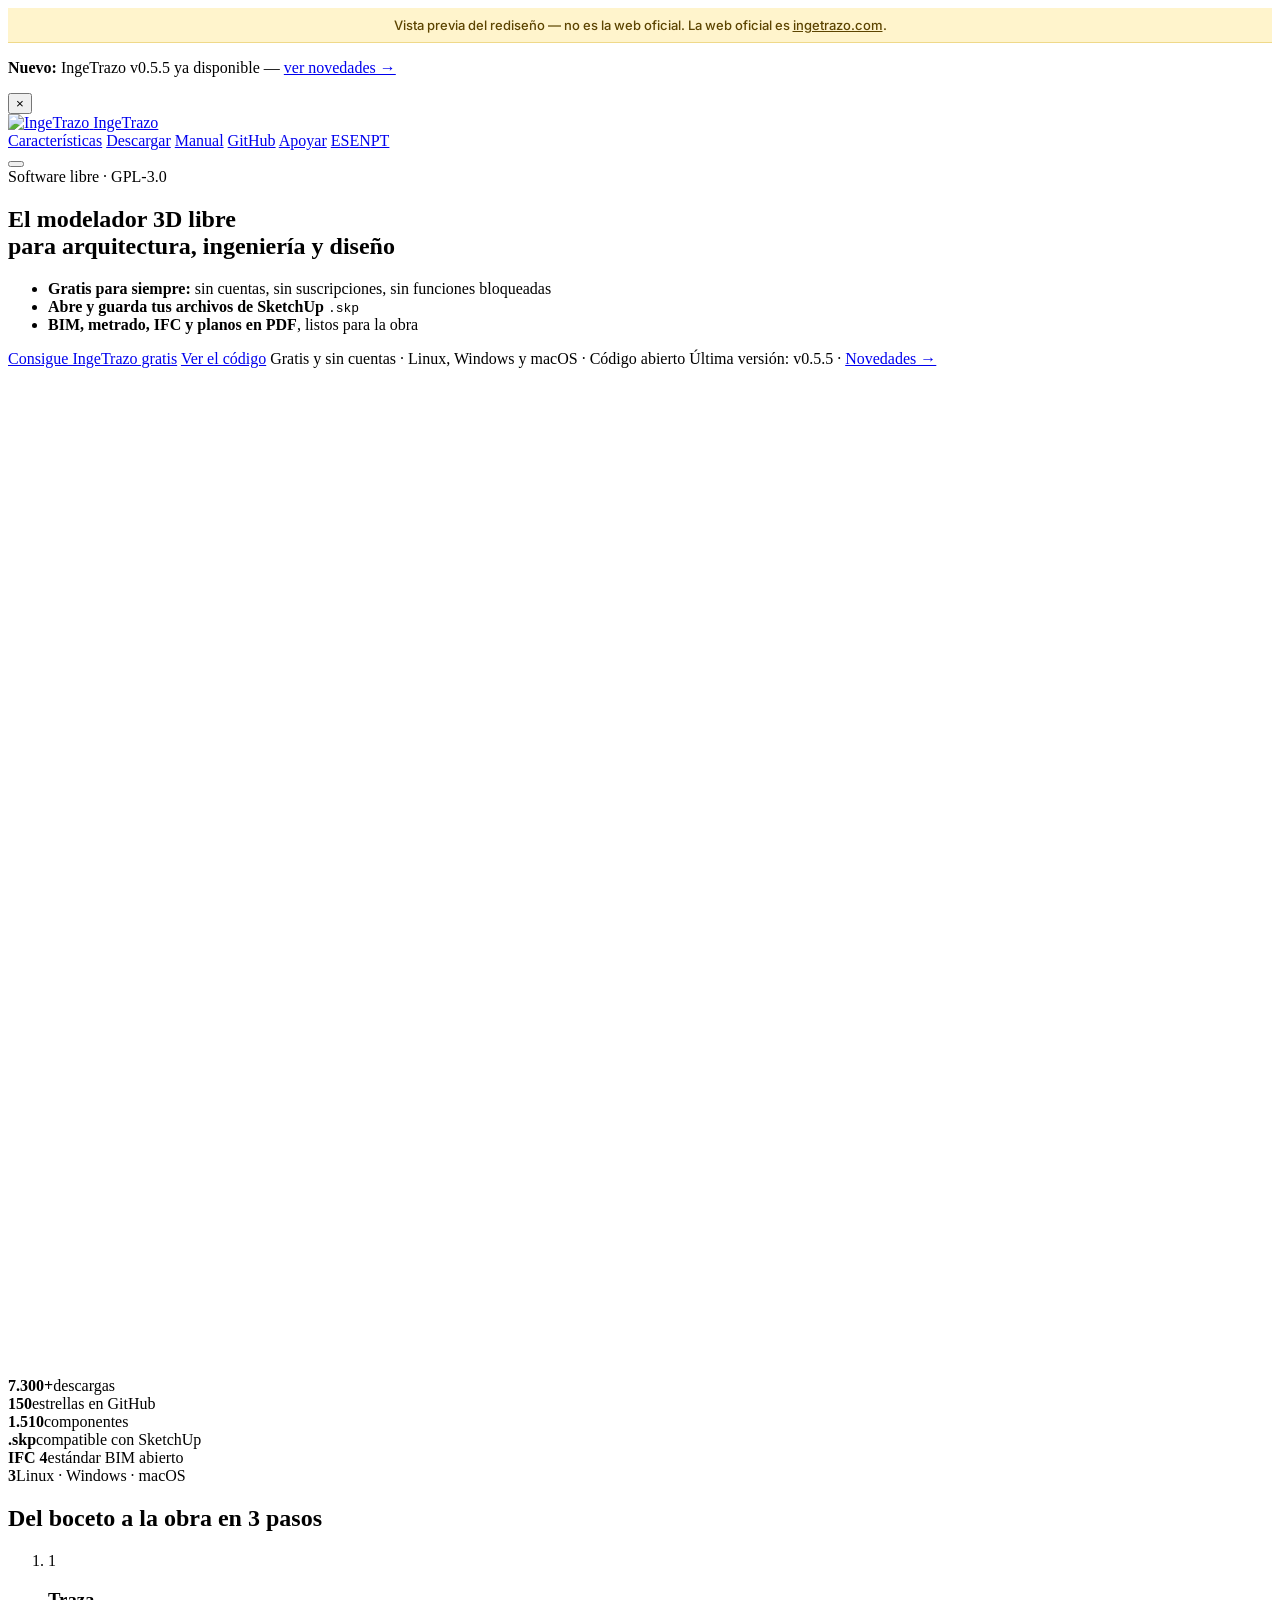
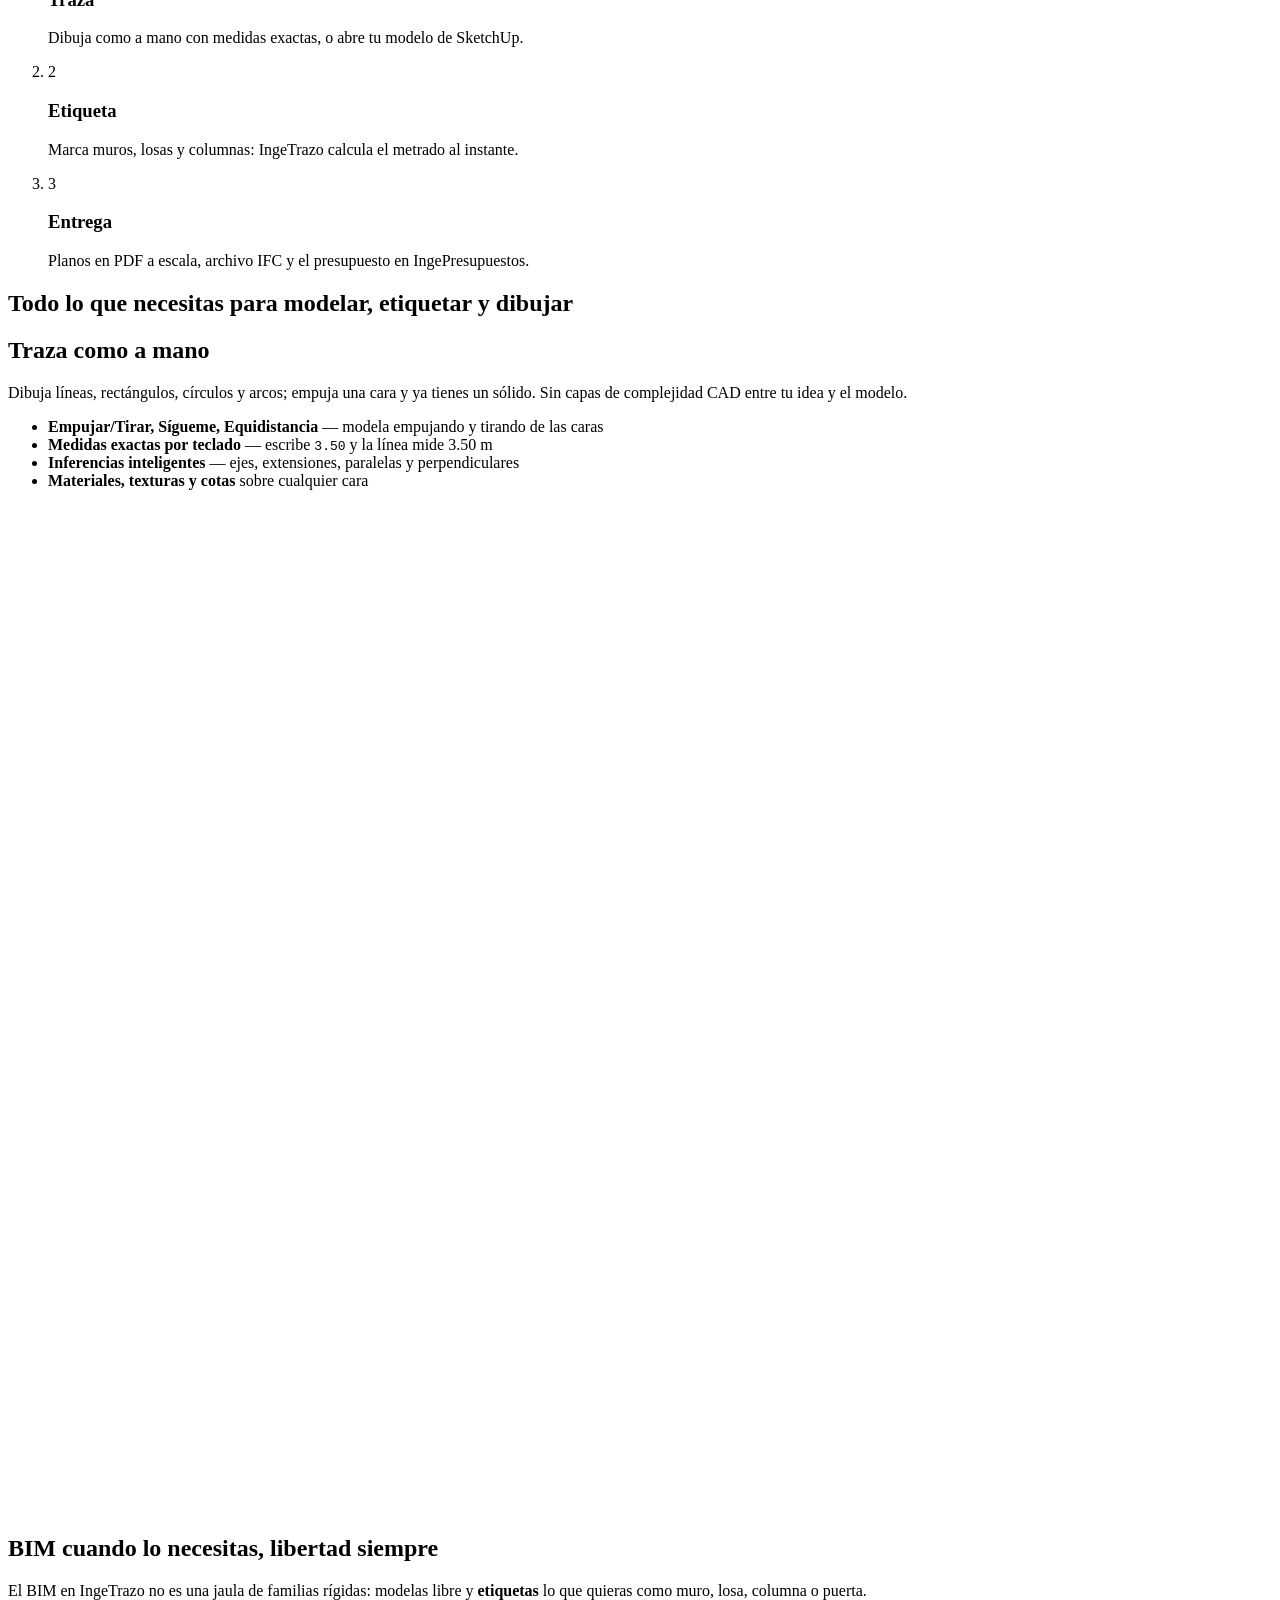
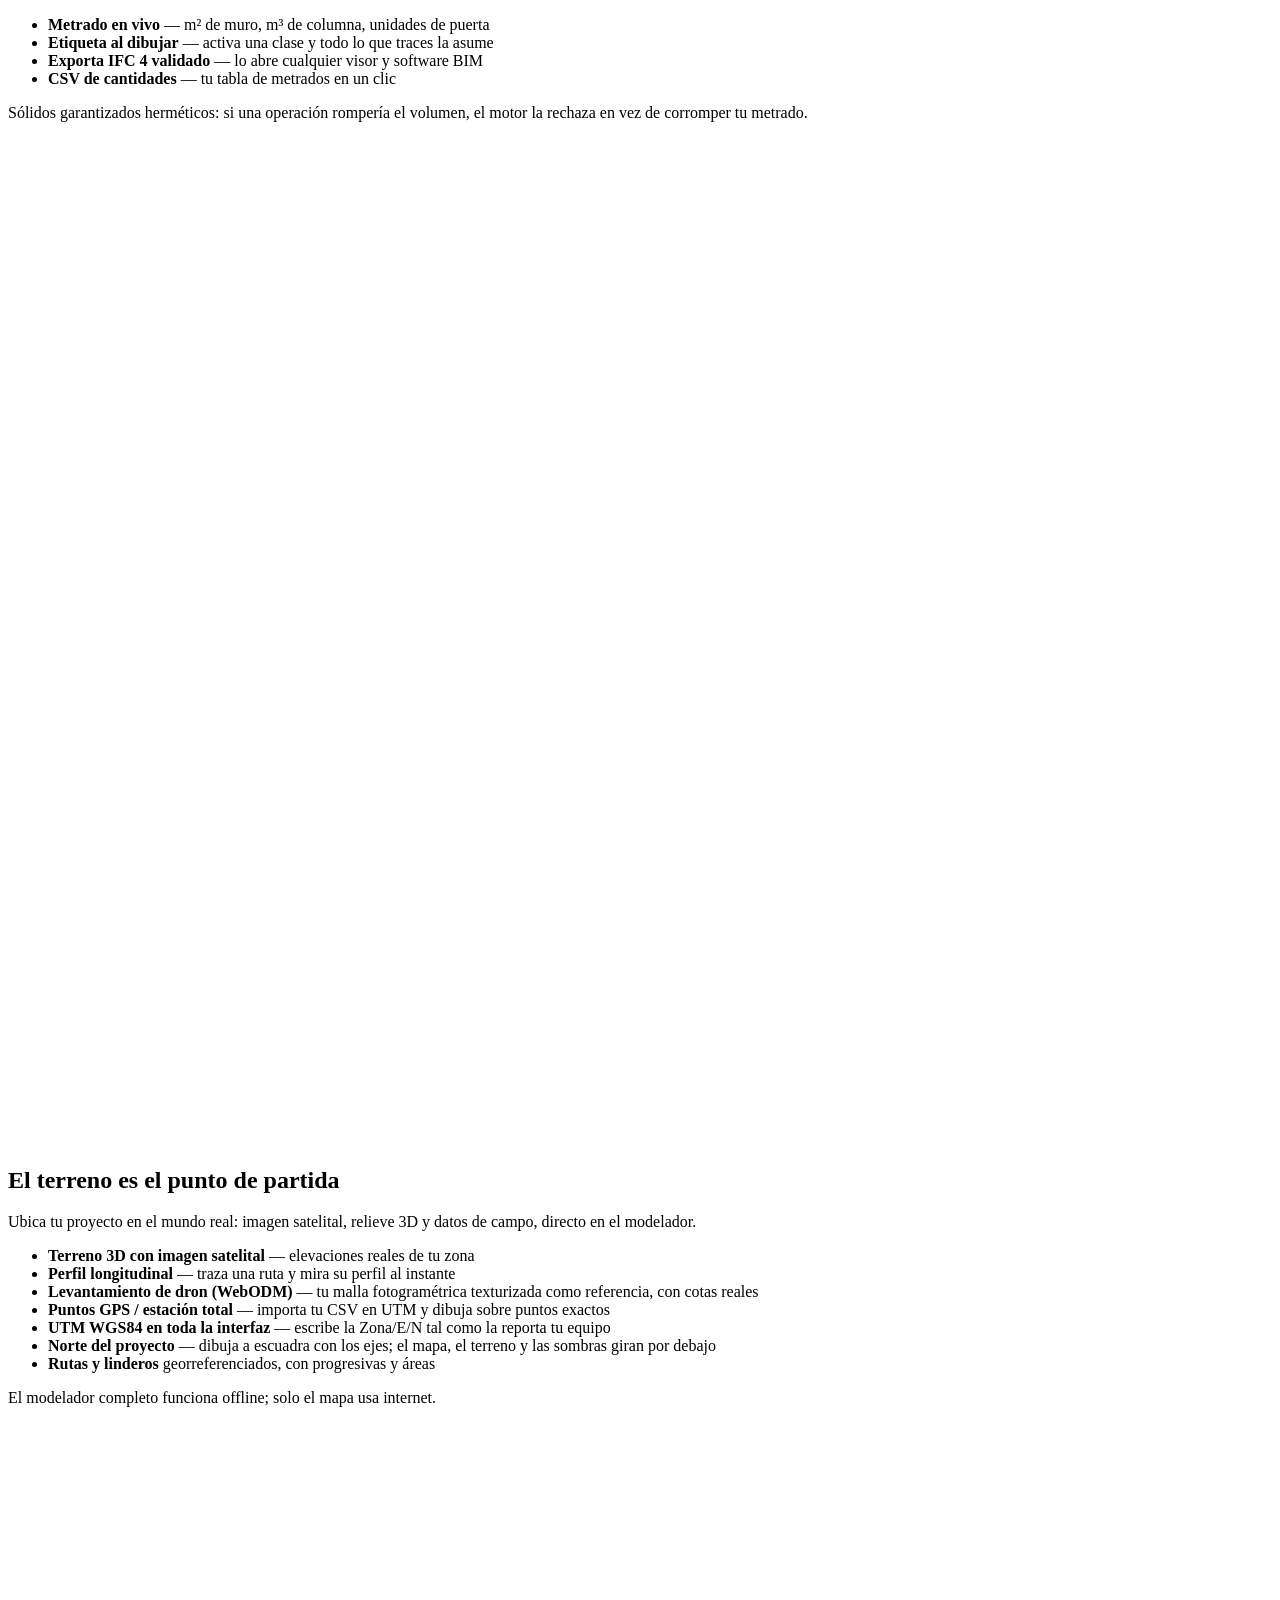
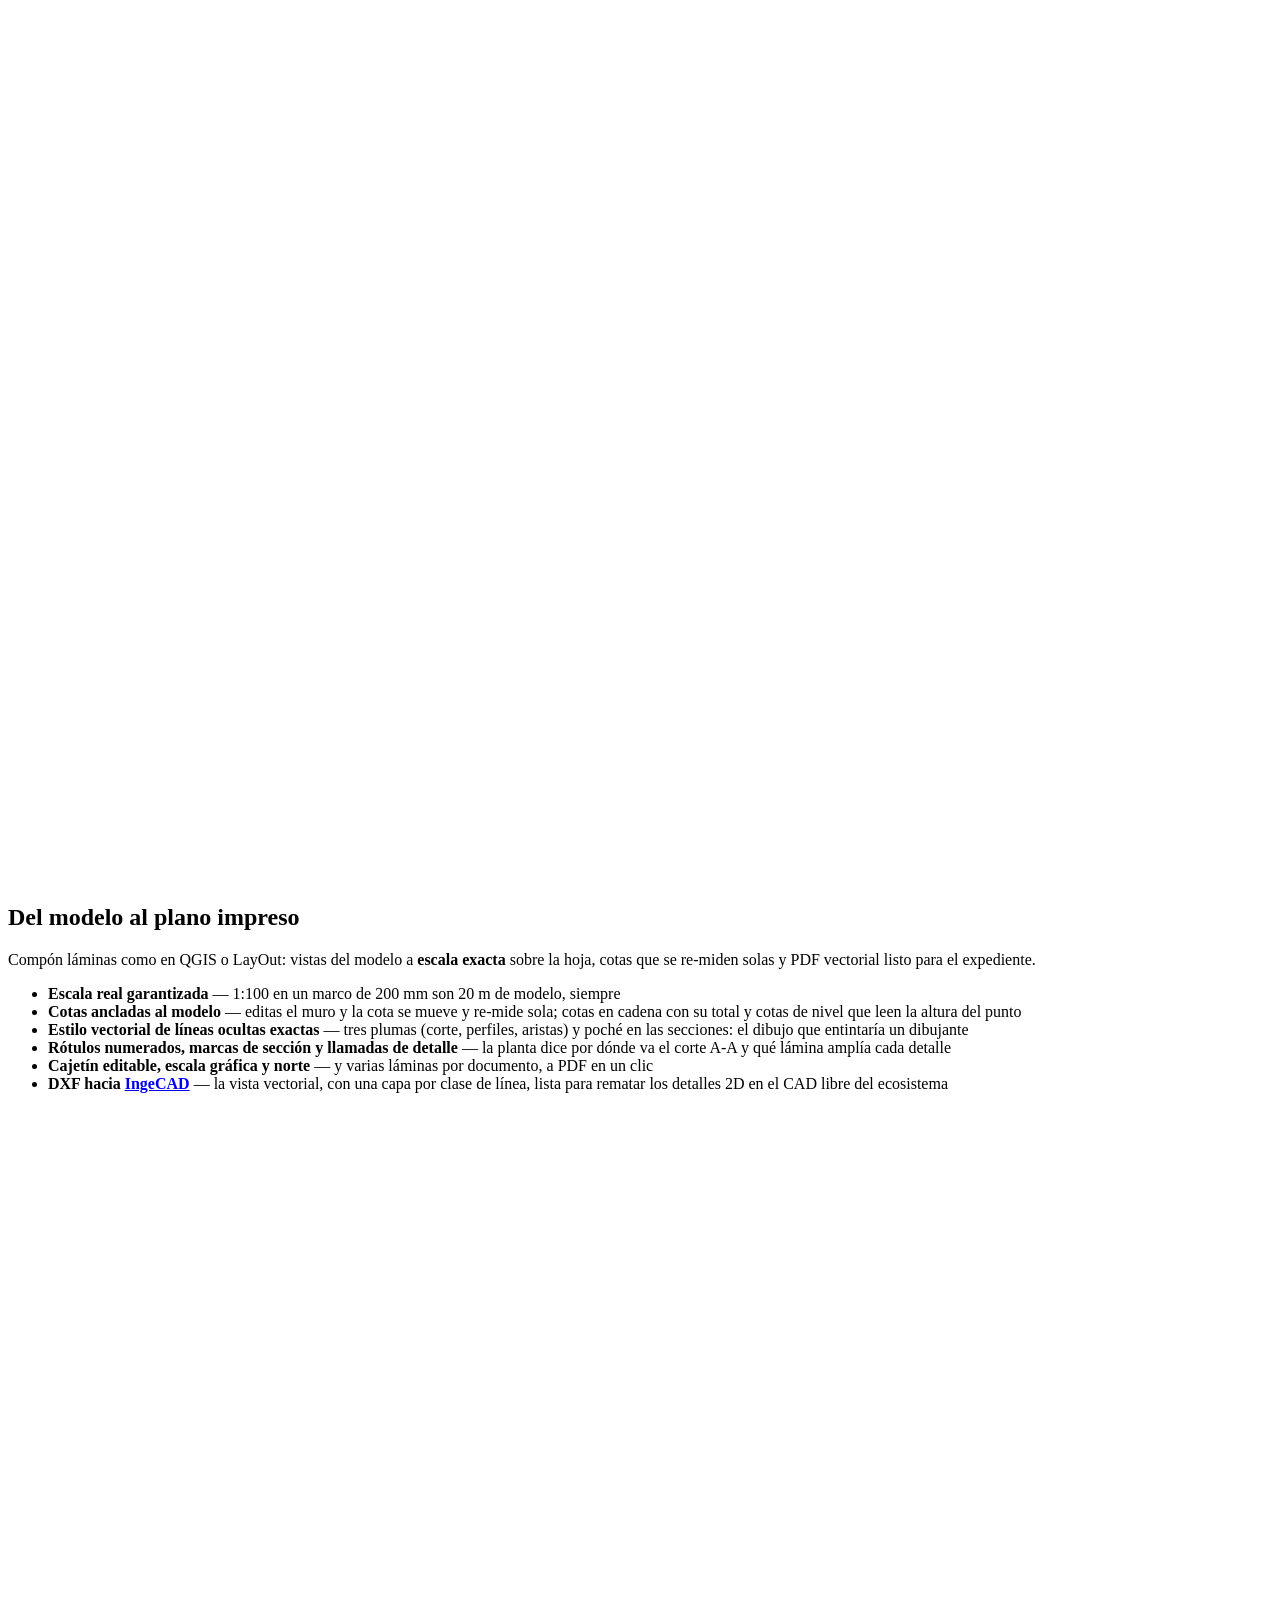
==== commit e928a200: "web: describe IngeTrazo on its own terms Co-Authored-By: Claude Opus 5.5 <noreply@anthropic.com>" ====
--- a/index.html
+++ b/index.html
@@ -8,7 +8,7 @@
 
   <title>IngeTrazo · Modelador 3D libre para arquitectura e ingeniería</title>
 
-  <meta name="description" content="Modelador 3D libre: etiqueta BIM, obtén el metrado y exporta IFC y planos en PDF. Linux, Windows y macOS. Gratis.">
+  <meta name="description" content="Modelador 3D libre: abre y guarda .skp, etiqueta BIM, obtén el metrado y exporta IFC y planos en PDF. Linux, Windows y macOS. Gratis.">
   <meta name="keywords" content="modelador 3D libre, BIM libre, exportar IFC, metrados, software ingeniería civil, diseño 3D, modelado 3D, CAD Linux, terreno 3D, perfil longitudinal, código abierto, GPL">
   <meta name="author" content="Ing. Marco Sumari">
 
@@ -50,7 +50,7 @@
     "name": "IngeTrazo",
     "operatingSystem": "Linux, Windows, macOS",
     "applicationCategory": "DesignApplication",
-    "description": "Modelador 3D libre para arquitectura, ingeniería civil y diseño 3D, con BIM como capa opcional: etiqueta la geometría como muros, losas o columnas, obtén cantidades (metrado) y exporta IFC 4. Incluye biblioteca de 1510 componentes y 427 texturas a tamaño real con los 213 colores RAL Classic, composición de láminas con planos a escala exacta y export a PDF, terreno satelital 3D, levantamientos fotogramétricos de dron, perfiles longitudinales, y formatos .dae, .obj, glTF y STL. Código abierto bajo GPL-3.0.",
+    "description": "Modelador 3D libre para arquitectura, ingeniería civil y diseño 3D, con BIM como capa opcional: etiqueta la geometría como muros, losas o columnas, obtén cantidades (metrado) y exporta IFC 4. Incluye biblioteca de 1510 componentes y 427 texturas a tamaño real con los 213 colores RAL Classic, composición de láminas con planos a escala exacta y export a PDF, terreno satelital 3D, levantamientos fotogramétricos de dron, perfiles longitudinales, y modelos SketchUp nativos: abre .skp de todas las versiones y guarda en .skp (también .dae, .obj, glTF, STL). Código abierto bajo GPL-3.0.",
     "url": "https://ingetrazo.com/",
     "softwareVersion": "0.5.5",
     "downloadUrl": "https://github.com/ingelibre/ingetrazo/releases/latest",
@@ -95,6 +95,14 @@
       },
       {
         "@type": "Question",
+        "name": "¿Puedo abrir mis modelos de SketchUp? ¿Y guardar?",
+        "acceptedAnswer": {
+          "@type": "Answer",
+          "text": "Sí a ambas, el .skp directamente y sin conversores: Archivo ▸ Importar ▸ SketchUp para abrir, y Archivo ▸ Exportar ▸ SketchUp para guardar. Construido sobre OpenSKP, el lector/escritor libre del formato al que IngeTrazo contribuye — lee archivos de todas las versiones (geometría, grupos, componentes, materiales, texturas, capas, escenas, cotas y textos guía) y lo que exportas abre en SketchUp con sus anotaciones incluidas. También importa COLLADA (.dae) y OBJ."
+        }
+      },
+      {
+        "@type": "Question",
         "name": "¿Qué es eso de BIM e IFC?",
         "acceptedAnswer": {
           "@type": "Answer",
@@ -138,7 +146,7 @@
         "name": "¿Cómo lo instalo?",
         "acceptedAnswer": {
           "@type": "Answer",
-          "text": "En Windows: descarga el instalador de ingetrazo.com o de los releases de GitHub, doble clic y listo. En Linux: descarga el Flatpak (doble clic y tu tienda de aplicaciones lo instala, con los .igz asociados), el AppImage (permiso de ejecución y abrir) o, si tu distro no trae FUSE, el tar.gz — lo descomprimes donde quieras y ejecutas ingetrazo. En macOS (Apple Silicon): descarga el .dmg, arrastra IngeTrazo a Aplicaciones y la primera vez ábrelo con clic derecho ▸ Abrir (aún no está firmado con una cuenta de Apple). También puedes correrlo desde el código fuente con 3 comandos."
+          "text": "En Windows: descarga el instalador de ingetrazo.com o de los releases de GitHub, doble clic y listo. En Linux: descarga el Flatpak (doble clic y tu tienda de aplicaciones lo instala, con los .igz y .skp asociados), el AppImage (permiso de ejecución y abrir) o, si tu distro no trae FUSE, el tar.gz — lo descomprimes donde quieras y ejecutas ingetrazo. En macOS (Apple Silicon): descarga el .dmg, arrastra IngeTrazo a Aplicaciones y la primera vez ábrelo con clic derecho ▸ Abrir (aún no está firmado con una cuenta de Apple). También puedes correrlo desde el código fuente con 3 comandos."
         }
       },
       {
@@ -199,6 +207,7 @@
       <h1>El modelador 3D <span class="grad-text">libre</span><br>para arquitectura, ingeniería y diseño</h1>
       <ul class="hero-checks">
         <li><strong>Gratis para siempre:</strong> sin cuentas, sin suscripciones, sin funciones bloqueadas</li>
+        <li><strong>Abre y guarda tus archivos de SketchUp</strong> <code>.skp</code></li>
         <li><strong>BIM, metrado, IFC y planos en PDF</strong>, listos para la obra</li>
       </ul>
       <div class="hero-ctas">
@@ -224,7 +233,7 @@
         <div class="stat"><strong data-stat="downloads">7.300+</strong><span>descargas</span></div>
         <div class="stat"><strong data-stat="stars">150</strong><span>estrellas en GitHub</span></div>
         <div class="stat"><strong>1.510</strong><span>componentes</span></div>
-        <div class="stat"><strong>427</strong><span>texturas</span></div>
+        <div class="stat"><strong>.skp</strong><span>compatible con SketchUp</span></div>
         <div class="stat"><strong>IFC 4</strong><span>estándar BIM abierto</span></div>
         <div class="stat"><strong>3</strong><span>Linux · Windows · macOS</span></div>
     </div>
@@ -235,7 +244,7 @@
     <div class="container">
       <h2>Del boceto a la obra en 3 pasos</h2>
       <ol class="steps-row">
-        <li class="step"><span class="step-n">1</span><h3>Traza</h3><p>Dibuja como a mano con medidas exactas.</p></li>
+        <li class="step"><span class="step-n">1</span><h3>Traza</h3><p>Dibuja como a mano con medidas exactas, o abre tu modelo de SketchUp.</p></li>
         <li class="step"><span class="step-n">2</span><h3>Etiqueta</h3><p>Marca muros, losas y columnas: IngeTrazo calcula el metrado al instante.</p></li>
         <li class="step"><span class="step-n">3</span><h3>Entrega</h3><p>Planos en PDF a escala, archivo IFC y el presupuesto en IngePresupuestos.</p></li>
       </ol>
@@ -342,7 +351,7 @@
       </div>
     </section>
 
-    <!-- ── Y además: IA y componentes ── -->
+    <!-- ── Y además: IA, componentes y .skp ── -->
     <section class="feat more reveal">
       <div class="container">
         <h2 class="more-title">Y además</h2>
@@ -371,8 +380,8 @@
           <img class="zoomable" src="/ingetrazo-web/images/screenshots/componentes.webp"
                srcset="/ingetrazo-web/images/screenshots/componentes-480.webp 480w, /ingetrazo-web/images/screenshots/componentes-960.webp 960w, /ingetrazo-web/images/screenshots/componentes.webp 1600w"
                sizes="(max-width: 960px) min(640px, calc(100vw - 40px)), 380px"
-               data-caption="Un modelo urbano con sus texturas y dos figuras colocadas, con la bandeja de componentes a la derecha."
-               alt="IngeTrazo con un modelo urbano: dos figuras de escala en el paseo junto al agua y la bandeja de componentes con muebles, árboles y vehículos" width="1600" height="1005" loading="lazy">
+               data-caption="Un modelo de SketchUp abierto con sus texturas y dos figuras colocadas, con la bandeja de componentes a la derecha."
+               alt="IngeTrazo con un modelo urbano abierto desde SketchUp: dos figuras de escala en el paseo junto al agua y la bandeja de componentes con muebles, árboles y vehículos" width="1600" height="1005" loading="lazy">
         </figure>
           <div class="more-body">
             <h3>Poblar la escena no debería costarte la tarde</h3>
@@ -383,6 +392,24 @@
               <li><strong>427 texturas con su medida real</strong> — un ladrillo se ve de ladrillo porque el catálogo dice cuánto mide, no porque lo ajustes a ojo</li>
             </ul>
             <p class="feat-muted">Todo el material viene de la biblioteca libre de <a href="https://www.sweethome3d.com" target="_blank" rel="noopener">Sweet Home 3D</a> (CC0, CC BY y Arte Libre); IngeTrazo muestra siempre la licencia y el autor de cada pieza.</p>
+          </div>
+        </article>
+        <article class="more-card">
+          <figure class="more-img">
+          <img class="zoomable" src="/ingetrazo-web/images/screenshots/import-sketchup.webp"
+               srcset="/ingetrazo-web/images/screenshots/import-sketchup-480.webp 480w, /ingetrazo-web/images/screenshots/import-sketchup-960.webp 960w, /ingetrazo-web/images/screenshots/import-sketchup.webp 1600w"
+               sizes="(max-width: 960px) min(640px, calc(100vw - 40px)), 380px"
+               data-caption="Un parque real abierto desde su .skp — juegos, tribunas y cobertura, con sus capas originales. IngeTrazo contribuye código a OpenSKP: cada archivo que abre aquí mejora el lector libre para todos."
+               alt="Parque infantil abierto desde su archivo .skp: juegos, tribunas y cobertura, con las capas originales de SketchUp" width="1600" height="1005" loading="lazy">
+        </figure>
+          <div class="more-body">
+            <h3>Abre y guarda tus archivos de SketchUp</h3>
+            <p>Tu biblioteca de años no se queda atrás — y tus colegas tampoco: IngeTrazo abre el <code>.skp</code> directamente y <strong>guarda en .skp</strong> lo que modelas, gracias a <a href="https://github.com/iamahsanmehmood/openskp" target="_blank" rel="noopener"><strong>OpenSKP</strong></a>, el lector/escritor libre del formato SketchUp — sin conversores ni instalaciones extra.</p>
+            <ul class="feat-list">
+              <li><strong>Importa SketchUp (.skp) nativo</strong> — todas las versiones, de las antiguas (2013) a las actuales</li>
+              <li><strong>Con todo adentro</strong> — grupos, componentes, materiales, texturas, capas, escenas, cotas y textos guía</li>
+              <li><strong>Exporta a .skp</strong> — tu modelo abre en SketchUp con sus grupos, materiales con nombre, cotas y textos</li>
+            </ul>
           </div>
         </article>
         </div>
@@ -405,7 +432,7 @@
           </a>
           <span class="fam-tag">CAD 2D · Linux</span>
           <h3>IngeCAD</h3>
-          <p>Dibujo 2D libre, con DWG y DXF de ida y vuelta. Las vistas de tus láminas salen en DXF, listas para abrirse en cualquier programa CAD.</p>
+          <p>Dibujo 2D libre al estilo del AutoCAD clásico, con DWG y DXF de ida y vuelta. Las vistas de tus láminas salen en DXF listas para abrirse allá.</p>
           <p class="fam-links">
             <a href="https://ingecad.org" target="_blank" rel="noopener">ingecad.org</a>
             <a href="https://github.com/ingelibre/ingecad" target="_blank" rel="noopener">Código en GitHub</a>
@@ -501,7 +528,7 @@
             </div>
 
             <div class="dl-panel" role="tabpanel" data-panel="flatpak" hidden>
-              <p>Instálalo desde nuestro repositorio y <code>flatpak update</code> te traerá cada versión nueva. Queda en tu menú de aplicaciones, con los <code>.igz</code> asociados.</p>
+              <p>Instálalo desde nuestro repositorio y <code>flatpak update</code> te traerá cada versión nueva. Queda en tu menú de aplicaciones, con los <code>.igz</code> y <code>.skp</code> asociados.</p>
               <div class="dl-code" id="dl-code-flatpak">
                 <code>flatpak remote-add --user --if-not-exists ingetrazo https://ingetrazo.com/ingetrazo.flatpakrepo
 flatpak install --user ingetrazo com.ingetrazo.IngeTrazo
@@ -528,7 +555,7 @@
 IngeTrazo-0.5.5/ingetrazo</code>
                 <button class="dl-code-copy" type="button" data-copy="tar -xzf IngeTrazo-0.5.5-linux-x86_64.tar.gz && IngeTrazo-0.5.5/ingetrazo">Copiar</button>
               </div>
-              <p class="dl-panel-small">Trae lo mismo que el AppImage: Python y Qt viajan dentro.</p>
+              <p class="dl-panel-small">Trae lo mismo que el AppImage: Python, Qt y el lector de .skp viajan dentro.</p>
             </div>
 
             <p class="dl-howto-foot" hidden>Los tres corren en Ubuntu 22.04 o posterior. Si algo falla, <code>--check</code> te dice qué falta.</p>
@@ -547,8 +574,8 @@
               <span>Apple Silicon · macOS</span>
             </a>
           </div>
-          <p class="dl-group-alt">Abre el <code>.dmg</code> y arrastra IngeTrazo a <strong>Aplicaciones</strong>. Todavía no está firmado con una cuenta de Apple, así que <strong>la primera vez</strong> macOS no lo abrirá con doble clic: <strong>clic derecho ▸ Abrir</strong> y confirma. Desde entonces abre normal, y los <code>.igz</code> se abren con doble clic. Empaquetado por <a href="https://github.com/felixriestra" target="_blank" rel="noopener">Félix Riestra</a>.</p>
-          <p class="dl-group-alt">Para Mac con Apple Silicon (M1 en adelante). Lo que aún no funciona en Mac: la importación de DWG. Si algo falla, cuéntanos en un <a href="https://github.com/ingelibre/ingetrazo/issues" target="_blank" rel="noopener">issue de GitHub</a>.</p>
+          <p class="dl-group-alt">Abre el <code>.dmg</code> y arrastra IngeTrazo a <strong>Aplicaciones</strong>. Todavía no está firmado con una cuenta de Apple, así que <strong>la primera vez</strong> macOS no lo abrirá con doble clic: <strong>clic derecho ▸ Abrir</strong> y confirma. Desde entonces abre normal, y los <code>.igz</code> y <code>.skp</code> se abren con doble clic. Empaquetado por <a href="https://github.com/felixriestra" target="_blank" rel="noopener">Félix Riestra</a>.</p>
+          <p class="dl-group-alt">Para Mac con Apple Silicon (M1 en adelante). Lo que aún no funciona en Mac: la importación de DWG y el conversor auxiliar <code>skp2dae</code>; abrir y guardar <code>.skp</code> sí. Si algo falla, cuéntanos en un <a href="https://github.com/ingelibre/ingetrazo/issues" target="_blank" rel="noopener">issue de GitHub</a>.</p>
         </div>
       </div>
     </div>
@@ -616,6 +643,10 @@
           <p>El dibujo es directo (empujar/tirar, inferencias, medidas exactas por teclado), e IngeTrazo es libre, corre <strong>nativo en Linux</strong>, garantiza <strong>sólidos herméticos</strong> aptos para metrado, y suma la capa BIM: etiquetas la geometría y obtienes cantidades e IFC.</p>
         </details>
         <details class="faq-item">
+          <summary>¿Puedo abrir mis modelos de SketchUp? ¿Y guardar?</summary>
+          <p>Sí a ambas, el <strong>.skp directamente y sin conversores</strong>: Archivo ▸ Importar ▸ SketchUp para abrir, y Archivo ▸ Exportar ▸ SketchUp para guardar. Construido sobre <a href="https://github.com/iamahsanmehmood/openskp" target="_blank" rel="noopener"><strong>OpenSKP</strong></a>, el lector/escritor libre del formato al que IngeTrazo contribuye — lee archivos de <strong>todas las versiones</strong> (geometría, grupos, componentes, materiales, texturas, capas, escenas, cotas y textos guía) y lo que exportas abre en SketchUp con sus anotaciones incluidas. También importa <strong>COLLADA (.dae)</strong> y <strong>OBJ</strong>.</p>
+        </details>
+        <details class="faq-item">
           <summary>¿Qué es eso de BIM e IFC?</summary>
           <p>BIM significa darle <strong>semántica</strong> al modelo: este sólido ES un muro, esta cara ES una puerta. Con eso IngeTrazo calcula las cantidades de obra (m², m³, unidades) y las exporta en <strong>IFC</strong>, el formato estándar que entienden los programas de presupuestos — incluido IngePresupuestos.</p>
         </details>
@@ -637,7 +668,7 @@
         </details>
         <details class="faq-item">
           <summary>¿Cómo lo instalo?</summary>
-          <p>En <strong>Windows</strong>: descarga el instalador de la sección Descargar, doble clic y listo (asocia los archivos .igz). En <strong>Linux</strong>: descarga el <strong>Flatpak</strong> (doble clic y GNOME Software / KDE Discover lo instala, con los .igz asociados), el <strong>AppImage</strong> (dale permiso de ejecución y ábrelo) o, si tu distro no trae FUSE, el <strong>tar.gz</strong>: lo descomprimes donde quieras y ejecutas <code>ingetrazo</code>. Si algo no funciona, <code>--check</code> te dice qué le falta. En <strong>macOS</strong> (Apple Silicon): descarga el <strong>.dmg</strong> de <a href="#mac">Descargar ▸ macOS</a>, arrastra IngeTrazo a Aplicaciones y la primera vez ábrelo con clic derecho ▸ Abrir (aún no está firmado con una cuenta de Apple). También puedes correrlo desde el código fuente con 3 comandos.</p>
+          <p>En <strong>Windows</strong>: descarga el instalador de la sección Descargar, doble clic y listo (asocia los archivos .igz). En <strong>Linux</strong>: descarga el <strong>Flatpak</strong> (doble clic y GNOME Software / KDE Discover lo instala, con los .igz y .skp asociados), el <strong>AppImage</strong> (dale permiso de ejecución y ábrelo) o, si tu distro no trae FUSE, el <strong>tar.gz</strong>: lo descomprimes donde quieras y ejecutas <code>ingetrazo</code>. Si algo no funciona, <code>--check</code> te dice qué le falta. En <strong>macOS</strong> (Apple Silicon): descarga el <strong>.dmg</strong> de <a href="#mac">Descargar ▸ macOS</a>, arrastra IngeTrazo a Aplicaciones y la primera vez ábrelo con clic derecho ▸ Abrir (aún no está firmado con una cuenta de Apple). También puedes correrlo desde el código fuente con 3 comandos.</p>
         </details>
         <details class="faq-item">
           <summary>¿Sirve para impresión 3D?</summary>
